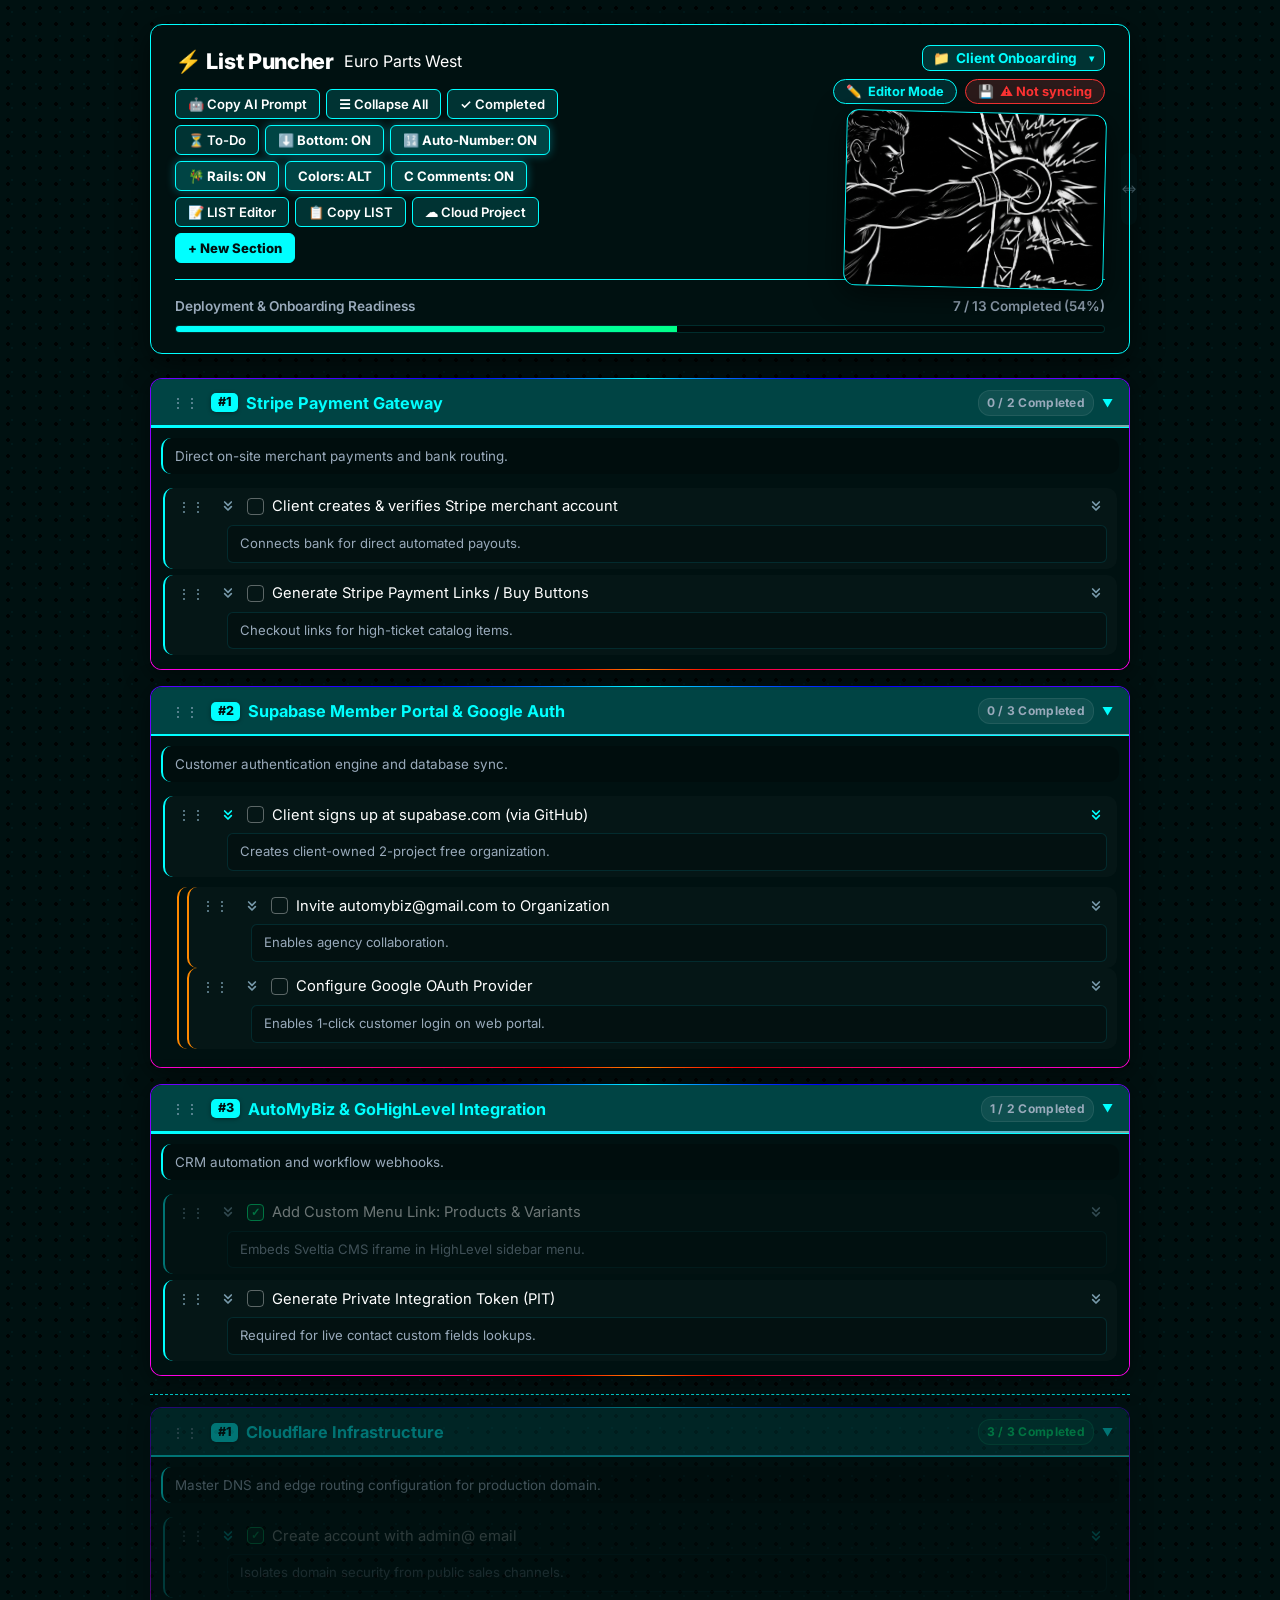
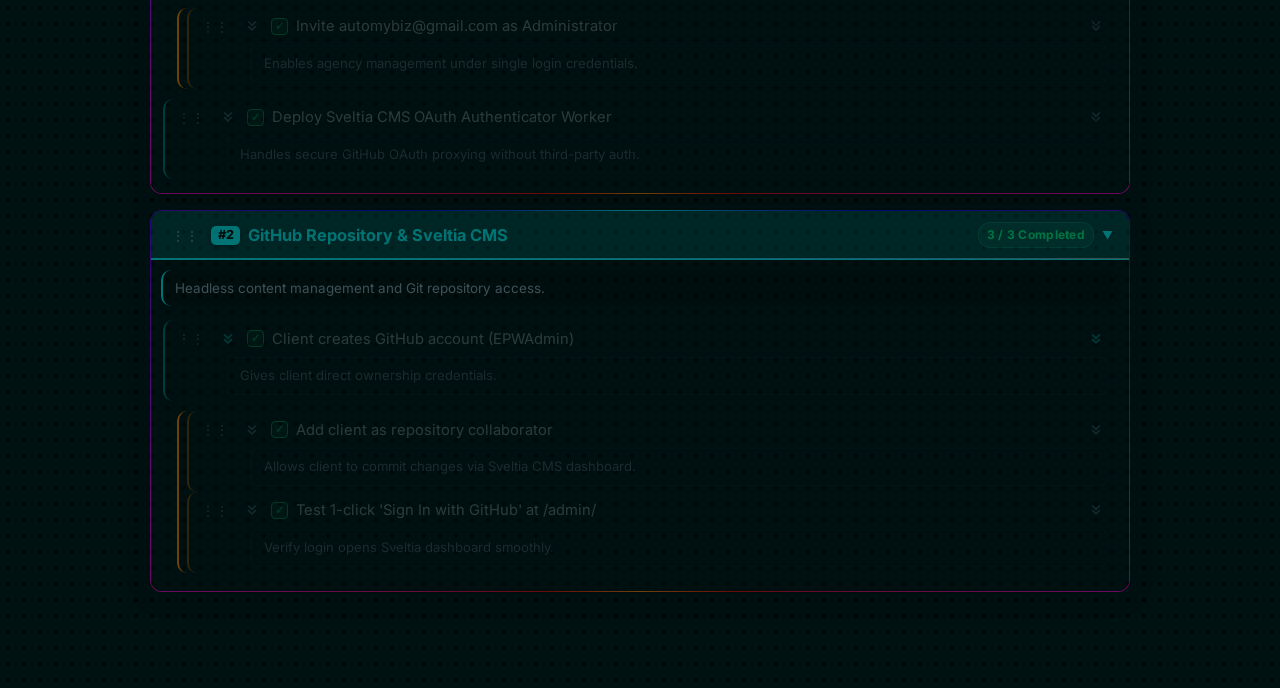
==== index.html @ ac005564 "feat: user comments - per-node threads, LPF comments blocks, compact C pill (1.56) A comment belongs" ====
<!DOCTYPE html>
<html lang="en">
<head>
    <meta charset="UTF-8">
    <meta name="viewport" content="width=device-width, initial-scale=1.0">
    <meta name="robots" content="noindex, nofollow">
    <meta name="darkreader-lock">
    <title>List Puncher - Client Onboarding and Task Engine</title>
    
    <link rel="preconnect" href="https://www.youtube-nocookie.com">
    <link rel="preconnect" href="https://googlevideo.com">
    <link rel="preconnect" href="https://i.ytimg.com">
    <link rel="preconnect" href="https://fonts.googleapis.com">
    <link rel="preconnect" href="https://fonts.gstatic.com" crossorigin>
    <link href="https://fonts.googleapis.com/css2?family=Inter:wght@400;500;600;700;800&family=Fira+Code:wght@400;500;600&display=swap" rel="stylesheet">
    
    <!-- Separated Master Stylesheet (Zero Prism Crash) - version query busts the GitHub Pages 10min cache -->
    <link rel="stylesheet" href="index.css?v=1.56">

    <script>
    /* Universal Dark Reader Kill Switch (Rule 9) */
    (function() {
        function disarmDarkReader() {
            const drStyles = document.querySelectorAll('style.darkreader, style[class*="darkreader"]');
            drStyles.forEach(el => el.remove());
        }
        disarmDarkReader();
        const observer = new MutationObserver(mutations => {
            for (const m of mutations) {
                for (const node of m.addedNodes) {
                    if (node.nodeType === 1 && (node.classList?.contains('darkreader') || (node.tagName === 'STYLE' && node.className.includes('darkreader')))) {
                        node.remove();
                    }
                }
            }
        });
        observer.observe(document.documentElement, { childList: true, subtree: true });
        window.addEventListener('DOMContentLoaded', disarmDarkReader);
        window.addEventListener('load', disarmDarkReader);
    })();
    </script>

    <!-- Instant Head Pre-Hydration to prevent FOUC -->
    <script>
    (function() {
        try {
            var cachedThemeCss = localStorage.getItem('automybiz_punch_theme_css');
            if (cachedThemeCss) {
                var styleEl = document.createElement('style');
                styleEl.id = 'epwDynamicThemeStyles';
                styleEl.textContent = cachedThemeCss;
                document.head.appendChild(styleEl);
            }
        } catch (e) {}
    })();
    </script>
</head>
<body class="card-border-animated effect-hue-sweep nest-style-cards depth-colors-alt">

<div class="container">

    <!-- Header Control Bar -->
    <div class="header-card">
        <!-- Top-right cluster: the list switcher gets a row of its own and the two status pills
             sit on the row below it. That lets the switcher grow to fit a long list name instead
             of competing with the pills for the same line. -->
        <div class="header-pills-cluster">
            <!-- Multi-Project Switcher Dropdown (Unlimited Lists per Business) -->
            <div class="project-switcher-wrap">
                <button type="button" class="project-select-btn" id="btnProjectSelect" onclick="toggleProjectDropdown()" aria-label="Switch or manage project lists">
                    <span>📁</span>
                    <span class="project-select-label" id="currentProjectLabel">Client Onboarding</span>
                    <span style="font-size: 10px; margin-left: 2px;">▾</span>
                </button>
                <div class="project-dropdown-menu" id="projectDropdownMenu">
                    <div id="projectItemsList"></div>
                    <div class="project-menu-divider"></div>
                    <div class="project-action-item" onclick="promptCreateProject()">
                        <span>➕</span> <span>New Project List...</span>
                    </div>
                    <div class="project-action-item" onclick="promptRenameProject()">
                        <span>✏️</span> <span>Rename Active List...</span>
                    </div>
                    <div class="project-action-item delete-proj" onclick="promptDeleteProject()">
                        <span>✕</span> <span>Delete Active List</span>
                    </div>
                </div>
                <!-- Off-screen ruler: applyProjectSwitcherWidth() measures the longest list name in
                     the switcher's own font, so the pill and the menu end up exactly wide enough. -->
                <span class="project-measure" id="projectMeasure" aria-hidden="true"></span>
            </div>

            <!-- The two status pills, on their own row under the switcher -->
            <div class="header-status-row">

            <!-- Mode Status Pill -->
            <div class="header-pill-wrap">
                <button id="modeStatusPill" class="status-pill status-editor" onclick="openChecklistEditor('full')" aria-label="Click to view permissions and rules">
                    <span id="modeIcon">✏️</span>
                    <span id="modeText">Editor Mode</span>
                </button>
                <div class="status-tooltip-popover" id="modeTooltip">
                    <div class="tooltip-hdr">
                        <span>🛡️</span>
                        <span>Permissions &amp; Wildcards</span>
                    </div>
                    <div id="modeTooltipDesc" style="color: var(--text-secondary); margin-bottom: 6px;">Loading role status...</div>
                    <table class="tooltip-table permission-table">
                        <tr>
                            <td class="prop">list_puncher_editors</td>
                            <td class="val">
                                <div class="perm-current-line">
                                    Currently set to: <strong id="editorsCurrentValue">…</strong><span class="perm-source" id="editorsCurrentSource"></span>
                                </div>
                                <div class="perm-options-line">
                                    Possible values: <code>ADMINS</code> <code>ALL</code> <code>ANYONE</code> or comma-separated names/emails
                                </div>
                            </td>
                        </tr>
                        <tr>
                            <td class="prop">list_puncher_viewers</td>
                            <td class="val">
                                <div class="perm-current-line">
                                    Currently set to: <strong id="viewersCurrentValue">…</strong><span class="perm-source" id="viewersCurrentSource"></span>
                                </div>
                                <div class="perm-options-line">
                                    Possible values: <code>ADMINS</code> <code>ALL</code> <code>ANYONE</code> or comma-separated names/emails
                                </div>
                            </td>
                        </tr>
                    </table>
                    <div class="perm-legend"><code>ADMINS</code> = agency owner/admin only · <code>ALL</code> / <code>ANYONE</code> = everyone · names/emails = whitelist</div>
                    <div class="tooltip-code-box" id="modeUserDetected">Role: Probing...</div>
                </div>
            </div>

            <!-- Live Auto-Save Storage Pill -->
            <div class="header-pill-wrap">
                <button id="storageStatusPill" class="status-pill status-saved" onclick="openChecklistEditor('full')" aria-label="Click to view and edit the full list">
                    <span id="pillIcon">💾</span>
                    <span id="pillText">LIST Storage</span>
                </button>
                <div class="status-tooltip-popover">
                    <div class="tooltip-hdr">
                        <span>💾</span>
                        <span>List Puncher Storage Engine</span>
                    </div>
                    <div id="tooltipStatusNotice">Auto-saved with 500ms live debounce. The line below shows the exact storage key, the size of this project's saved list and every list key found in this browser.</div>
                    <div class="tooltip-code-box" id="storageKeyBox">Key: list_puncher_checklist</div>
                    <span class="tooltip-footer-note">Click the pill to open the List Puncher list editor. Console: lpStorageReport() dumps every storage key.</span>
                </div>
            </div>

            </div>

            <!-- Header illustration: a random drawing from media/ on every load. Click or press
                 Enter/Space to cycle through every image in the folder. -->
            <div class="header-art" id="headerArt" role="button" tabindex="0"
                 aria-label="Show the next List Puncher illustration"
                 title="Click to switch illustration">
                <img class="header-art-image" id="headerArtImage" alt="" draggable="false" decoding="async" loading="lazy" />
            </div>
        </div>

        <div class="header-top">
            <div class="brand-title-wrap">
                <div class="brand-title">
                    ⚡ List Puncher
                </div>

                <span class="client-badge" id="clientBadge">Client Workspace</span>
            </div>

            <!-- Granular Action & Filter Controls -->
            <div class="header-actions">
                <button type="button" class="btn-action" onclick="copyAiPromptToClipboard()" title="Copy prompt for ChatGPT, Claude, Gemini or Grok">
                    🤖 Copy AI Prompt
                </button>
                <button type="button" class="btn-action" onclick="toggleAllSections()" id="btnToggleAll" title="Expand or collapse all milestones">
                    ☰ Collapse All
                </button>
                <button type="button" class="btn-action" onclick="toggleCompletedSections()" title="Collapse or expand 100% completed milestones">
                    ✓ Completed
                </button>
                <button type="button" class="btn-action" onclick="toggleToDoSections()" title="Collapse or expand active to-do milestones">
                    ⏳ To-Do
                </button>
                <button type="button" class="btn-action btn-toggle" id="btnCompletedBottom" onclick="toggleCompletedAtBottom()" title="Toggle auto-moving completed milestones to the bottom">
                    ⬇️ Bottom: ON
                </button>
                <button type="button" class="btn-action btn-toggle" id="btnAutoNumber" onclick="toggleAutoNumber()" title="Toggle dynamic #1, #2, #3 milestone numbering">
                    🔢 Auto-Number: ON
                </button>
                <!-- Dual-Engine Nesting Style Toggle (Option 2 Cards vs Option 1 Rails) -->
                <button type="button" class="btn-action btn-toggle" id="btnNestStyle" onclick="toggleNestStyle()" title="Toggle between clean card brackets and continuous scope guide rails">
                    🎋 Rails: ON
                </button>
                <!-- Alternating Depth Colors Toggle -->
                <button type="button" class="btn-action btn-toggle" id="btnDepthColors" onclick="toggleDepthColors()" title="Toggle alternating color depths vs solid theme color">
                    🎨 Colors: ALT
                </button>
                <button type="button" class="btn-action btn-toggle" id="btnShowComments" onclick="toggleShowComments()" title="Show or hide user comments (hiding never deletes them)">
                    C Comments: ON
                </button>
                <button type="button" class="btn-action" onclick="openChecklistEditor('full')" title="Open the List Puncher list editor">
                    📝 LIST Editor
                </button>
                <button type="button" class="btn-action" onclick="copyAllChecklistToClipboard()" title="Copy the whole list in List Puncher format (ready for Notepad++)">
                    📋 Copy LIST
                </button>
                <button type="button" class="btn-action" onclick="openCloudSetupModal()" title="Connect this GHL sub-account to its own Supabase project">
                    ☁ Cloud Project
                </button>
                <button type="button" class="btn-action btn-primary" onclick="addNewSection()" title="Add new milestone card">
                    + New Section
                </button>
            </div>
        </div>

        <div class="progress-section">
            <div class="progress-labels">
                <span>Deployment &amp; Onboarding Readiness</span>
                <span id="progressStats">0 / 0 Completed (0%)</span>
            </div>
            <div class="progress-track">
                <div class="progress-fill" id="progressFill"></div>
            </div>
        </div>

        <!-- Container width drag grip. Attached to the header card, which has no animated border,
             so it can never interfere with the deck border animations. -->
        <div class="container-resize-handle" id="containerResizeHandle" role="separator" aria-orientation="vertical" tabindex="0"
             aria-label="Drag to resize the container width. Double-click to reset."
             onpointerdown="handleContainerResizeStart(event)"
             onkeydown="handleContainerResizeKeydown(event)"
             ondblclick="resetContainerWidth()">
            <span class="container-resize-grip">⇔</span>
            <div class="container-resize-tooltip" role="tooltip">
                <span class="width-control-label">⇔ Container Width</span>
                <span class="width-readout" id="widthReadout">980px</span>
                <span class="container-resize-tooltip-hint">Drag to resize • double-click to reset</span>
            </div>
        </div>
    </div>

    <!-- Dynamic Section & Task Cards Container -->
    <div id="deckContainer"></div>

</div>

<!-- List Modal Overlay -->
<div id="checklistModal" class="modal-overlay">
    <div class="modal-card">
        <div class="modal-header">
            <div class="modal-title-wrap">
                <div class="modal-title" id="modalTitle">📋 Full LIST Editor</div>
                <div class="modal-subtitle" id="modalSubtitle">Paste from AI Studio or Notepad++</div>
            </div>
            <button type="button" class="modal-close-btn" onclick="closeChecklistEditor()">✕</button>
        </div>
        <div class="modal-body">
            <textarea id="modalChecklistTextarea" class="modal-textarea" spellcheck="false" placeholder="Paste your list here..." onkeydown="handleChecklistEditorKeydown(event, this)"></textarea>
        </div>
        <div class="modal-footer">
            <div style="display: flex; align-items: center; gap: 8px;">
                <span class="modal-hint" style="white-space: pre-line; line-height: 1.35;">Easily Indent Large Blocks of Highlighted Data using Tab (right->) OR Shift+Tab (<-left)
Paste straight from any AI - List Puncher tidies the indentation on Apply.</span>
                <button type="button" class="btn-action btn-sm" onclick="prettifyModalChecklist()" title="Tidy up a pasted List Puncher list (indentation and notes)">
                    ✨ Prettify LIST
                </button>
            </div>
            <div style="display: flex; gap: 8px;">
                <button type="button" class="btn-action" onclick="closeChecklistEditor()">Cancel</button>
                <button type="button" class="btn-action btn-primary" onclick="applyChecklistEditorChanges()">✓ Apply LIST</button>
            </div>
        </div>
    </div>
</div>

<!-- Cloud Project Modal Overlay (per sub-account Supabase target) -->
<div id="cloudSetupModal" class="modal-overlay">
    <div class="modal-card">
        <div class="modal-header">
            <div class="modal-title-wrap">
                <div class="modal-title">☁ Cloud Project</div>
                <div class="modal-subtitle" id="cloudSetupStatus">Checking this sub-account...</div>
            </div>
            <button type="button" class="modal-close-btn" onclick="closeCloudSetupModal()">✕</button>
        </div>
        <div class="modal-body" style="display:flex; flex-direction:column; gap:10px;">
            <label class="modal-hint" style="font-weight:600;">Supabase project URL</label>
            <input type="text" id="cloudUrlInput" class="modal-textarea" style="min-height:0; height:40px; font-family:monospace;" spellcheck="false" placeholder="https://xxxxxxxxxxxxxxxxxxxx.supabase.co" />
            <label class="modal-hint" style="font-weight:600;">Publishable (anon) key</label>
            <input type="text" id="cloudKeyInput" class="modal-textarea" style="min-height:0; height:40px; font-family:monospace;" spellcheck="false" placeholder="sb_publishable_..." />
            <label id="cloudGhlRow" style="display:none; align-items:center; gap:8px; font-size:12px; color:var(--text-secondary);">
                <input type="checkbox" id="cloudSaveToGhl" checked />
                <span>Also save to this sub-account's GHL custom values, so every device picks it up automatically</span>
            </label>
            <div class="modal-hint" style="white-space: pre-line; line-height: 1.4;">New client? Run supabase/setup-client-project.sql in THEIR project's SQL Editor, then add the list_puncher schema under Settings → Data API → Exposed schemas. Full walkthrough: docs/CLIENT-SUPABASE-SETUP.md</div>
            <div class="modal-hint" id="cloudSetupFeedback" style="min-height:18px;"></div>
        </div>
        <div class="modal-footer">
            <button type="button" class="btn-action btn-sm" onclick="testCloudTargetFromInputs()">🔌 Test connection</button>
            <div style="display: flex; gap: 8px;">
                <button type="button" class="btn-action" onclick="closeCloudSetupModal()">Cancel</button>
                <button type="button" class="btn-action btn-primary" onclick="saveCloudTargetFromInputs()">✓ Save &amp; Connect</button>
            </div>
        </div>
    </div>
</div>

<!-- Confirmation Modal Overlay (deletions + bulk Check/Uncheck All) -->
<div id="deleteModal" class="modal-overlay">
    <div class="modal-card delete-modal-card" id="confirmModalCard">
        <div class="modal-header delete-modal-header">
            <div class="modal-title" id="confirmModalTitle">✕ Confirm Deletion</div>
            <button type="button" class="modal-close-btn" onclick="closeConfirmModal()">✕</button>
        </div>
        <div class="delete-modal-body" id="deleteModalBody">
            Are you sure you want to delete this item?
        </div>
        <div class="modal-footer">
            <button type="button" class="btn-action" onclick="closeConfirmModal()">Cancel</button>
            <button type="button" class="btn-action btn-delete-confirm" id="btnConfirmDelete" onclick="executeConfirmedAction()">✕ Delete</button>
        </div>
    </div>
</div>

<!-- Text Prompt Overlay (new / rename list, new milestone) -->
<!-- Same shell as the confirm card above. window.prompt() cannot be styled, so it renders as
     an OS dialog inside the GHL iframe - the one place this app looked unfinished. -->
<div id="lpPromptModal" class="modal-overlay">
    <div class="modal-card delete-modal-card confirm-accent" id="lpPromptCard">
        <div class="modal-header delete-modal-header">
            <div class="modal-title" id="lpPromptTitle">✏️ Rename Active List</div>
            <button type="button" class="modal-close-btn" onclick="closeTextPrompt()">✕</button>
        </div>
        <div class="delete-modal-body">
            <div class="prompt-field">
                <label class="prompt-label" for="lpPromptInput" id="lpPromptLabel">List name</label>
                <input type="text" id="lpPromptInput" class="prompt-input" autocomplete="off" spellcheck="false"
                       onkeydown="handlePromptKey(event)">
            </div>
            <div class="prompt-hint" id="lpPromptHint"></div>
            <div class="prompt-error" id="lpPromptError"></div>
        </div>
        <div class="modal-footer">
            <button type="button" class="btn-action" onclick="closeTextPrompt()">Cancel</button>
            <button type="button" class="btn-action btn-modal-primary" id="lpPromptOk" onclick="submitTextPrompt()">✓ Save</button>
        </div>
    </div>
</div>

<!-- Toast Popup Notification -->
<div id="toast" class="toast">Action completed!</div>

<script>
    // =========================================================================
    // CONFIGURATION CONSTANTS (ALL_CAPS_SEPARATED_BY_UNDERSCORES)
    // =========================================================================
    const AUTOSAVE_DELAY_MS = 500;
    const INDENT_SPACES_PER_LEVEL = 2;
    const APP_BUILD = '1.56'; // Bump together with index.css?v= AND --lp-css-build in index.css so stale-cache states are visible
    // Bump whenever the UI_STATE defaults below change: a saved state older than this gets
    // the new defaults applied exactly ONCE (afterwards the user's own toggles win).
    const UI_STATE_DEFAULTS_VERSION = 2;
    // Browser-local VIEW preferences: the top-settings toggle values + the container width.
    // Deliberately NOT per-project state - this is how *you* like to look at the app, so it
    // follows you between project lists and can never change anyone else's layout.
    const VIEW_PREFS_VERSION = 1;
    // Container width. The grip on the header card's right edge writes this as a CSS variable,
    // so resizing never re-renders the list.
    const CONTAINER_MIN_WIDTH = 600;
    const CONTAINER_DEFAULT_WIDTH = 980;
    // The built-in list's id. It MUST be a constant, never generated: every device has to agree
    // on which list is "the default" BEFORE any sync happens, or each device would invent its own
    // default list and they would never converge. The `_0` seed marks it as the built-in one and
    // follows the same proj_<slug>_<seed> shape as a user-created list.
    const DEFAULT_PROJECT_ID = 'proj_client_onboarding_0';
        // =========================================================================
    // TASK STATES - YES / NO / BLANK
    //   [ ]  blank - untouched / undecided
    //   [v]  yes   - approved / done      (v and x are adjacent keys)
    //   [x]  no    - rejected / ignored   (kept in the list, just set aside)
    // Ignored items count as decided, so 4 yes + 1 no of 5 reads as 100%.
    // =========================================================================
    const TASK_BLANK = 'blank';
    const TASK_YES = 'yes';
    const TASK_NO = 'no';
    const TASK_STATES = [TASK_BLANK, TASK_YES, TASK_NO];
    const MARK_BLANK = '[ ]';
    const MARK_YES = '[v]';
    const MARK_NO = '[x]';
    const FORMAT_STAMP = '# lp-format: 2';

    function taskState(task) {
        if (!task) return TASK_BLANK;
        if (task.state === TASK_YES || task.state === TASK_NO) return task.state;
        if (task.state === TASK_BLANK) return TASK_BLANK;
        return task.checked ? TASK_YES : TASK_BLANK;
    }

    function setTaskState(task, state) {
        if (!task) return;
        task.state = (TASK_STATES.indexOf(state) === -1) ? TASK_BLANK : state;
    }

    function nextTaskState(state) {
        if (state === TASK_BLANK) return TASK_YES;
        if (state === TASK_YES) return TASK_NO;
        return TASK_BLANK;
    }

    function stateToMark(state) {
        if (state === TASK_YES) return MARK_YES;
        if (state === TASK_NO) return MARK_NO;
        return MARK_BLANK;
    }

    function taskStateClass(task) {
        const s = taskState(task);
        return s === TASK_YES ? 'is-yes' : (s === TASK_NO ? 'is-no' : '');
    }

    // The 3-state control. A native checkbox cannot show yes/no/blank, so this is a button
    // that cycles. HTML entities keep the source ASCII-safe.
    function renderStateButton(index, task) {
        const state = taskState(task);
        const cls = state === TASK_YES ? 'state-yes' : (state === TASK_NO ? 'state-no' : 'state-blank');
        const glyph = state === TASK_YES ? '&#10003;' : (state === TASK_NO ? '&#10005;' : '');
        const hint = state === TASK_YES ? 'Yes (approved) - click for No' : (state === TASK_NO ? 'No (ignored) - click to reset' : 'Blank - click for Yes');
        return '<button type="button" class="task-state ' + cls + '" data-state="' + state + '" title="' + hint + '" onclick="cycleTaskState(' + index + ')">' + glyph + '</button>';
    }
    function markerToState(inner) {
        const token = String(inner || '').trim().toLowerCase();
        if (!token) return TASK_BLANK;
        const yesTokens = ['v', 'y', 'yes', 'done', 'approved', 'ok', 'true', '✓', '✔', '☑'];
        const noTokens = ['x', 'n', 'no', 'skip', 'skipped', 'ignored', 'rejected', 'false', '✗', '✘', '✕', '-', '~'];
        if (yesTokens.indexOf(token) !== -1) return TASK_YES;
        if (noTokens.indexOf(token) !== -1) return TASK_NO;
        return TASK_BLANK;
    }

    function migrateChecklistFormat(text) {
        const source = String(text || '');
        if (!source.trim()) return source;
        if (source.indexOf(FORMAT_STAMP) !== -1) return source;
        const converted = source.replace(/^(\s*-\s*)\[x\]/gim, function (m, prefix) { return prefix + MARK_YES; });
        if (converted === source) return source;
        return FORMAT_STAMP + '\n' + converted;
    }

    const DEFAULT_PROJECT_NAME = 'Client Onboarding';

    // The on-disk record for a list that is deliberately empty. Written instead of a blank
    // string for two reasons: the storage trace then says why the key is there, and the
    // parser (which skips # comments) still reads it as zero tasks.
    // The KEY EXISTING is the important part - loadCurrentProjectData() treats "key present,
    // zero tasks" as a final answer and only runs the adopt-another-list fallbacks when the
    // key is absent entirely.
    const EMPTY_LIST_SENTINEL = '# lp-empty: 1';

    // =========================================================================
    // USER COMMENTS (build 1.56)
    // -------------------------------------------------------------------------
    // A comment belongs to ONE node: a section (level 0) or a task (level >= 1).
    // Notes are a FIELD of a node, not a node, so there is no note-level thread.
    //
    // In LPF the thread is a block scalar owned by the node, exactly like `notes:`:
    //
    //   - [ ] Glycine Powder
    //     notes: |
    //       Tastes like a sewer. Take it anyway.
    //     comments: |
    //       Day: this is the worst thing I have ever tasted
    //       Brian: the glutathione is worth it
    //
    // The FIRST occurrence of COMMENT_AUTHOR_SEPARATOR splits name from text, so a
    // comment BODY may contain it freely - only a NAME may not (writeCommentLine()
    // strips it on the way out). A line WITHOUT the separator is treated as a
    // continuation of the comment above it, and an orphan line becomes an
    // "(unknown)" comment: text is never dropped on read, because keeping the words
    // matters more than knowing who wrote them.
    // =========================================================================
    const COMMENT_AUTHOR_SEPARATOR = ': ';
    const COMMENT_AUTHOR_MAX_CHARS = 40;
    const COMMENT_BODY_MAX_CHARS = 4000;
    const COMMENT_OPEN_DELAY_MS = 120;      // hover time before the thread panel opens
    const COMMENT_CLOSE_GRACE_MS = 250;     // "mouse bridge": time to travel pill -> panel
    const COMMENT_PILL_MAX_DISPLAY = 99;    // 100+ renders as "99+" so the pill never widens
    const COMMENT_LOCAL_PREFIX = 'list_puncher_';

    // =========================================================================
    // CLOUD BACKEND (SUPABASE) - BRING YOUR OWN PROJECT, PER GHL SUB-ACCOUNT
    // -------------------------------------------------------------------------
    // The iframe lives INSIDE GoHighLevel, so GHL stays the only login boundary:
    // no Supabase Auth session here, just a public key plus RLS on the table.
    //
    // Each sub-account points at ITS OWN Supabase project, so one client's data can
    // never land in another's (and nobody pays for everyone else's projects). The
    // target is resolved ONCE at startup by resolveCloudTarget(), first hit wins:
    //   1. URL params              ?sb_url=...&sb_key=...   (per-location menu link / testing)
    //   2. This browser            list_puncher_<loc>_cloud_target   (Cloud Project dialog)
    //   3. AutoMyBiz custom values list_puncher_supabase_url / list_puncher_supabase_key
    //                              (set once per sub-account -> every device inherits it)
    //   4. LEGACY_FALLBACK_CLOUD   (agency pilot project - set to null once every
    //                              sub-account has its own target, so nothing can cross over)
    // With no source at all the app runs 100% local, exactly like the pre-cloud build.
    // =========================================================================
    const SYNC_BACKEND = 'supabase';                    // 'supabase' | 'off'
    const SUPABASE_SCHEMA = 'list_puncher';             // exposed separately from public in the Data API
    // The BLOB transport: one LPF row per list. Renamed from `lists` in 1.46 so that name could
    // go to the table which actually lists things (HANDOVER §26). Kept alive on purpose - it is
    // what the ?storage=blob escape hatch reads and writes.
    const SUPABASE_LISTS_TABLE = 'legacy_list_blobs';
    // The text column is named after the CONTENT, never a format: this text is LPF (its own
    // section headers plus markdown-flavoured checkboxes), so naming it after a format was
    // misleading.
    const SUPABASE_TEXT_COLUMN = 'checklist_text';
    const CLOUD_SAVE_DEBOUNCE_MS = 800;                 // local saves are instant; pushes are coalesced
    const CLOUD_REQUEST_TIMEOUT_MS = 12000;             // a stalled fetch must never freeze the pill
    const CLOUD_RETRY_MS = 15000;                       // retry window after a failed push (offline / 429)
    const CLOUD_POLL_MS = 3000;                         // shared-list poll: how quickly another device's tick appears
    const CLOUD_REFRESH_ON_FOCUS = true;                // pull a newer shared copy when the tab regains focus
    const CLOUD_CONFIG_LOOKUP_TIMEOUT_MS = 4000;        // GHL custom-value lookup must never delay first paint

    // Bring-your-own-project knobs (see resolveCloudTarget()).
    const CLOUD_URL_PARAM = 'sb_url';
    const CLOUD_KEY_PARAM = 'sb_key';
    const GHL_CV_CLOUD_URL = 'list_puncher_supabase_url';
    const GHL_CV_CLOUD_KEY = 'list_puncher_supabase_key';
    const GHL_CV_CLOUD_SECRET = 'list_puncher_secret';   // per-sub-account tenant secret (agency-hub mode)
    const CLOUD_SECRET_PARAM = 'lp_secret';              // optional: pass it straight in the menu link
    const GHL_CV_EDITORS = 'list_puncher_editors';       // who may edit (ADMINS | ALL | emails/names)
    const GHL_CV_VIEWERS = 'list_puncher_viewers';       // who may view (ALL | ADMINS | emails/names)
    const PERMISSIONS_EDITORS_DEFAULT = 'ADMINS';        // shipped defaults, used when no CV and no param
    const PERMISSIONS_VIEWERS_DEFAULT = 'ALL';
    const LEGACY_FALLBACK_CLOUD = {
        url: 'https://dhuhkinuruxbwddhffwk.supabase.co',
        key: 'sb_publishable_lRK_Qr7If2CFYEq2t5TW0w_IA4-4E8N'
    };

    // Filled in by resolveCloudTarget() during initApp; until then every cloud call is a no-op.
    // mode: 'rpc' (agency hub, tenant-isolated by secret) | 'table' (plain REST, own project)
    let CLOUD_CONFIG = { url: '', key: '', schema: SUPABASE_SCHEMA, source: 'none', mode: 'none', secret: '' };

    const GHL_API_BASE = 'https://services.leadconnectorhq.com';
    const SETTINGS_GATEWAY_DOMAIN = 'https://ghl-custom-workflow-settings.automybiz.workers.dev';
    const DEFAULT_GLOBALS_ID = '1u_mZhsYM3J7in_8clshqbRYzHuCC83i15OMz2i3aAHQ';

    // Parse URL parameters dynamically
    const urlParams = new URLSearchParams(window.location.search);
    const ACTIVE_GLOBALS_ID = urlParams.get('gsheet_globals_id') || DEFAULT_GLOBALS_ID;
    const CLIENT_NAME = urlParams.get('location_name') || urlParams.get('client_name') || 'Euro Parts West';

    // HighLevel Role, Permissions & Credentials
    const LOCATION_ID   = urlParams.get('location_id') || 'default_subaccount';
    const API_TOKEN     = urlParams.get('token') || urlParams.get('automybiz_api_token') || '';
    const USER_NAME     = urlParams.get('user_name') || '';
    const USER_EMAIL    = (urlParams.get('user_email') || '').toLowerCase().trim();
    const OWNER_EMAIL   = (urlParams.get('owner_email') || '').toLowerCase().trim();
    const USER_ROLE     = (urlParams.get('user_role') || '').toLowerCase().trim();
    // Editors/viewers can arrive in the link, or (preferred) come from the sub-account's GHL
    // custom values - see applyGhlPermissionDefaults(). Hence `let`, not `const`.
    let EDITORS_PARAM = urlParams.get('editors') || '';
    let VIEWERS_PARAM = urlParams.get('viewers') || '';
    // Where each permission value came from, so the header tooltip can show
    // "ADMINS (built-in default)" instead of leaving the user guessing.
    const PERMISSION_SOURCES = {
        editors: EDITORS_PARAM ? 'menu link' : 'not set',
        viewers: VIEWERS_PARAM ? 'menu link' : 'not set'
    };
    const MODE_OVERRIDE = (urlParams.get('mode') || urlParams.get('edit') || '').toLowerCase();
    const URL_PROJECT   = urlParams.get('project') || urlParams.get('project_id') || '';

    // =========================================================================
    // STORAGE MODE - how list CONTENT is persisted in the cloud
    // -------------------------------------------------------------------------
    //   'rows' (default) one row per task in list_puncher.tasks. Two people ticking DIFFERENT
    //                    tasks cannot touch each other's rows at all.
    //   'blob'           one LPF row per list in list_puncher.lists. Whole-list writes, so two
    //                    people editing the same list at the same moment lose one edit. Kept as
    //                    the escape hatch: ?storage=blob or lpUseRows(false) goes straight back.
    // An existing list is converted from its LPF blob the first time it is opened in rows mode,
    // and the blob is never deleted, so switching back loses nothing.
    // Resolved once: ?storage=rows|blob -> this browser's choice -> 'rows'.
    // =========================================================================
    const STORAGE_MODE_PARAM = 'storage';
    const STORAGE_MODE_KEY = `list_puncher_${LOCATION_ID}_storage_mode`;

    const STORAGE_MODE = (function () {
        const fromParam = String(urlParams.get(STORAGE_MODE_PARAM) || '').toLowerCase();
        if (fromParam === 'rows' || fromParam === 'blob') return fromParam;
        try {
            const stored = String(localStorage.getItem(STORAGE_MODE_KEY) || '').toLowerCase();
            if (stored === 'rows' || stored === 'blob') return stored;
        } catch (e) { /* storage blocked - fall through to the default */ }
        return 'rows';
    })();

    // Console switch so nobody has to edit a GHL menu link: lpUseRows(true) / lpUseRows(false)
    function lpUseRows(on) {
        try {
            localStorage.setItem(STORAGE_MODE_KEY, on ? 'rows' : 'blob');
            console.info('[List Puncher] storage mode -> ' + (on ? 'rows' : 'blob') + '. Reloading...');
            location.reload();
        } catch (e) {
            console.warn('[List Puncher] could not save the storage mode:', e);
        }
    }
    window.lpUseRows = lpUseRows;

    // Multi-Project State
    let ACTIVE_PROJECT_ID = DEFAULT_PROJECT_ID;
    let PROJECTS_LIST = [];

    // In-memory Task State & Persistent UI State
    let TASKS_DATA = [];
    // Single source of truth for the shipped VIEW defaults (browser-local, shared by every list).
    function createDefaultViewPrefs() {
        return {
            viewPrefsVersion: VIEW_PREFS_VERSION,
            completedAtBottom: true, // v1.23
            autoNumber: true,
            showComments: true, // v1.56 - user comments: pill on the node + hover/pin thread panel
            nestStyle: 'rails', // v1.23
            depthColorMode: 'alt',
            containerWidth: null // null = the stylesheet default (980px)
        };
    }

    // Single source of truth for the LIST-shaped UI state (per project). The toggle values come
    // from the view prefs because every render reads them off UI_STATE - but
    // projectUiStateSnapshot() strips them again before anything is written to the project key.
    function createDefaultUiState() {
        return Object.assign(createDefaultViewPrefs(), {
            sections: {},
            branches: {},
            notesOpen: {},
            defaultsVersion: UI_STATE_DEFAULTS_VERSION // see loadViewPrefs() for the migration
        });
    }

    let UI_STATE = createDefaultUiState();

    // Runtime mirror of the browser-local container width (null = stylesheet default).
    let CONTAINER_WIDTH = null;

    // Live Auto-Save Debounce Timer
    let AUTOSAVE_TIMER = null;

    // Drag-and-drop state
    let IS_DRAGGING_TASK = false;
    let DRAG_START_INDEX = null;
    let DRAG_SUBTREE_COUNT = 1;
    let DRAG_START_X = 0;
    let DRAG_CURRENT_HOVER_INDEX = null;
    let DRAG_TARGET_POSITION = 'before';
    let DRAG_PROPOSED_LEVEL = 1;

    let IS_DRAGGING_SECTION = false;
    let DRAGGED_SECTION_INDEX = null;

    // Modal Contexts
    let MODAL_CONTEXT = { mode: 'full', targetIndex: null };
    let CONFIRM_CONTEXT = { type: null, targetIndex: null, headerIdx: null, branchIdx: null, range: null };

    // 16x16 Double Chevron Icon
    const DOUBLE_CHEVRON_SVG = `<svg width="16" height="16" viewBox="0 0 24 24" fill="none" stroke="currentColor" stroke-width="2.5" stroke-linecap="round" stroke-linejoin="round">
        <polyline points="7 6 12 11 17 6"></polyline>
        <polyline points="7 13 12 18 17 13"></polyline>
    </svg>`;

    // Monochrome Two-Overlapping-Squares Copy Icon (AI Studio style)
    const COPY_SVG_ICON = `<svg width="14" height="14" viewBox="0 0 24 24" fill="none" stroke="currentColor" stroke-width="2.2" stroke-linecap="round" stroke-linejoin="round">
        <rect x="9" y="9" width="13" height="13" rx="2" ry="2"></rect>
        <path d="M5 15H4a2 2 0 0 1-2-2V4a2 2 0 0 1 2-2h9a2 2 0 0 1 2 2v1"></path>
    </svg>`;

    // Paste Subtasks Icon
    const PASTE_SUBTASKS_SVG_ICON = `<svg width="14" height="14" viewBox="0 0 24 24" fill="none" stroke="currentColor" stroke-width="2.2" stroke-linecap="round" stroke-linejoin="round">
        <path d="M16 4h2a2 2 0 0 1 2 2v14a2 2 0 0 1-2 2H6a2 2 0 0 1-2-2V6a2 2 0 0 1 2-2h2"></path>
        <rect x="8" y="2" width="8" height="4" rx="1" ry="1"></rect>
    </svg>`;

    // Plus Add Icon
    const PLUS_ADD_SVG_ICON = `<svg width="14" height="14" viewBox="0 0 24 24" fill="none" stroke="currentColor" stroke-width="2.5" stroke-linecap="round" stroke-linejoin="round">
        <line x1="12" y1="5" x2="12" y2="19"></line>
        <line x1="5" y1="12" x2="19" y2="12"></line>
    </svg>`;

    // Double-Check Icon (mark every task in a milestone complete)
    const CHECK_ALL_SVG_ICON = `<svg width="14" height="14" viewBox="0 0 24 24" fill="none" stroke="currentColor" stroke-width="2.2" stroke-linecap="round" stroke-linejoin="round">
        <polyline points="1 13 5 17 12 9"></polyline>
        <polyline points="10 17 14 21 23 11"></polyline>
    </svg>`;

    // Deterministic slug generator
    function generateSlugId(prefix, title, index) {
        const slug = String(title || '')
            .toLowerCase()
            .replace(/[^a-z0-9]+/g, () => '_')
            .replace(/^_+|_+$/g, () => '')
            .substring(0, 36);
        return `${prefix}_${slug || 'item'}_${index}`;
    }

    // =========================================================================
    // MULTI-PROJECT SCOPE ENGINE (UNLIMITED LISTS PER GHL LOCATION)
    // =========================================================================
    function getProjectsStorageKey() {
        return `list_puncher_${LOCATION_ID}_projects`;
    }

    function getActiveProjectStorageKey() {
        return `list_puncher_${LOCATION_ID}_active_proj_id`;
    }

    function getProjectChecklistKey(projId) {
        return `list_puncher_${LOCATION_ID}_${projId}_checklist`;
    }

    function getProjectUiKey(projId) {
        return `list_puncher_${LOCATION_ID}_${projId}_ui_state`;
    }

    // Browser-local view prefs (toggles + container width) - one record per GHL location,
    // shared by every project list in this browser.
    function getViewPrefsKey() {
        return `list_puncher_${LOCATION_ID}_view_prefs`;
    }

    function loadProjectsDirectory() {
        const key = getProjectsStorageKey();
        const raw = localStorage.getItem(key);
        if (raw) {
            try { PROJECTS_LIST = JSON.parse(raw); } catch(e) { PROJECTS_LIST = []; }
        }

        if (!PROJECTS_LIST || !PROJECTS_LIST.length) {
            PROJECTS_LIST = [{ id: DEFAULT_PROJECT_ID, name: DEFAULT_PROJECT_NAME }];
            localStorage.setItem(key, JSON.stringify(PROJECTS_LIST));
        }

        // Resolve active project ID from URL or storage
        if (URL_PROJECT) {
            const found = PROJECTS_LIST.find(p => p.id === URL_PROJECT || p.name.toLowerCase() === URL_PROJECT.toLowerCase());
            if (found) {
                ACTIVE_PROJECT_ID = found.id;
            } else {
                // Deterministic id: a refresh (or a second tab) must resolve to the SAME
                // project, otherwise every load would create a fresh empty list.
                ACTIVE_PROJECT_ID = generateSlugId('proj', URL_PROJECT, 0);
                PROJECTS_LIST.push({ id: ACTIVE_PROJECT_ID, name: URL_PROJECT });
                localStorage.setItem(key, JSON.stringify(PROJECTS_LIST));
                // A list summoned by ?project= must end up in the shared switcher, not just here.
                scheduleDirectorySave({ project_id: ACTIVE_PROJECT_ID, name: URL_PROJECT, sort_order: PROJECTS_LIST.length - 1 });
            }
        } else {
            const storedActiveId = localStorage.getItem(getActiveProjectStorageKey());
            if (storedActiveId && PROJECTS_LIST.some(p => p.id === storedActiveId)) {
                ACTIVE_PROJECT_ID = storedActiveId;
            } else {
                ACTIVE_PROJECT_ID = PROJECTS_LIST[0].id;
            }
        }

        localStorage.setItem(getActiveProjectStorageKey(), ACTIVE_PROJECT_ID);
        lpTrace('projects', 'location=' + LOCATION_ID + '  known=' + PROJECTS_LIST.length
            + '  active=' + ACTIVE_PROJECT_ID + '  urlProject=' + (URL_PROJECT || 'none'));
        renderProjectDropdownUI();
    }

    // The switcher pill AND its menu are sized from the LONGEST list name, not the active one:
    // a long name is never cut off with an ellipsis, and the header does not jump when you
    // switch lists. The cap stops a pathological name from eating the whole header row.
    const PROJECT_SWITCHER_MAX_WIDTH = 430;
    const PROJECT_SWITCHER_CHROME = 64;   // folder icon + caret + gaps + pill padding

    function applyProjectSwitcherWidth() {
        const wrap = document.querySelector('.project-switcher-wrap');
        const measure = document.getElementById('projectMeasure');
        const labelEl = document.getElementById('currentProjectLabel');
        if (!wrap || !measure || !labelEl || !PROJECTS_LIST.length) return;

        try {
            // Measure in the pill's own font, otherwise the width is a guess.
            const cs = window.getComputedStyle(labelEl);
            measure.style.fontFamily = cs.fontFamily;
            measure.style.fontSize = cs.fontSize;
            measure.style.fontWeight = cs.fontWeight;
            measure.style.letterSpacing = cs.letterSpacing;

            let widest = 0;
            PROJECTS_LIST.forEach(proj => {
                measure.innerText = proj.name || '';
                widest = Math.max(widest, measure.getBoundingClientRect().width);
            });
            if (!widest) return;

            const width = Math.round(Math.min(PROJECT_SWITCHER_MAX_WIDTH, widest + PROJECT_SWITCHER_CHROME));
            wrap.style.setProperty('--lp-project-width', width + 'px');
        } catch (e) {
            // Cosmetic only: a failed measurement just leaves the CSS default width in place.
        }
    }

    function renderProjectDropdownUI() {
        const curProj = PROJECTS_LIST.find(p => p.id === ACTIVE_PROJECT_ID) || PROJECTS_LIST[0];
        const labelEl = document.getElementById('currentProjectLabel');
        if (labelEl && curProj) labelEl.innerText = curProj.name;
        applyProjectSwitcherWidth();

        const itemsContainer = document.getElementById('projectItemsList');
        if (!itemsContainer) return;

        itemsContainer.innerHTML = '';
        PROJECTS_LIST.forEach(proj => {
            const item = document.createElement('div');
            item.className = `project-item ${proj.id === ACTIVE_PROJECT_ID ? 'active' : ''}`;
            item.innerHTML = `
                <span>${escapeHtml(proj.name)}</span>
                ${proj.id === ACTIVE_PROJECT_ID ? '<span style="color:var(--accent-cyan); font-size:12px;">✓</span>' : ''}
            `;
            item.onclick = (e) => {
                e.stopPropagation();
                switchActiveProject(proj.id);
            };
            itemsContainer.appendChild(item);
        });

        refreshPillTooltip();
    }

    // sha256(secret) -> first 8 hex chars, i.e. the server's own tenant_hash prefix. Needs a
    // secure context (the GHL iframe is https); anywhere else it reports 'unverifiable' rather
    // than pretending. The secret itself is never displayed anywhere.
    async function tenantFingerprint(secret) {
        try {
            if (!secret || !(window.crypto && window.crypto.subtle)) return 'unverifiable';
            const bytes = new TextEncoder().encode(secret);
            const digest = await window.crypto.subtle.digest('SHA-256', bytes);
            return Array.from(new Uint8Array(digest))
                .map(b => b.toString(16).padStart(2, '0')).join('').slice(0, 8);
        } catch (e) {
            return 'unverifiable';
        }
    }

    function describeTenant() {
        if (!isCloudEnabled()) return ' | tenant: none (browser only)';
        if (!CLOUD_TENANT_FINGERPRINT) return ' | tenant: resolving...';
        return ` | tenant ${CLOUD_TENANT_FINGERPRINT} (secret from ${CLOUD_SECRET_SOURCE})`;
    }

    // One writer for the pill's storage/tooltip text, so the tenant line cannot drift away from
    // the key line when either the list or the cloud target changes.
    function refreshPillTooltip() {
        const storageBox = document.getElementById('storageKeyBox');
        if (!storageBox) return;
        // The business name is DISPLAY ONLY and never part of a key: a missing location_name URL
        // param, or the business being renamed, would otherwise change the key and make a list
        // look lost. LOCATION_ID is the stable identifier; this line is the human label for it.
        storageBox.innerText = `${CLIENT_NAME} · location ${LOCATION_ID}\n`
            + `Key: list_puncher_${LOCATION_ID}_${ACTIVE_PROJECT_ID}_checklist`
            + describeStorage() + describeTenant();
    }

    // Storage facts for the pill tooltip: the fastest way to diagnose a list that did
    // not come back after a refresh (wrong key, empty key, blocked storage).
    function describeStorage() {
        try {
            const projectKey = getProjectChecklistKey(ACTIVE_PROJECT_ID);
            const mine = localStorage.getItem(projectKey) || '';
            const legacy = localStorage.getItem('list_puncher_checklist') || '';
            const found = [];
            for (let i = 0; i < localStorage.length; i++) {
                const k = localStorage.key(i);
                if (k && k.indexOf('list_puncher_') === 0 && k.indexOf('_checklist') !== -1) {
                    found.push(k + ' (' + ((localStorage.getItem(k) || '').length) + 'b)');
                }
            }
            return ` | this project: ${mine.length}b | legacy key: ${legacy.length}b | ${found.length} list key(s): ${found.join(', ')}`;
        } catch (e) {
            return ' | storage read failed: ' + e.message;
        }
    }

    function toggleProjectDropdown() {
        const menu = document.getElementById('projectDropdownMenu');
        if (menu) menu.classList.toggle('open');
    }

    function switchActiveProject(projId) {
        if (projId === ACTIVE_PROJECT_ID) {
            toggleProjectDropdown();
            return;
        }

        // Flush and save current project before switching
        executeAutoSave();

        ACTIVE_PROJECT_ID = projId;
        localStorage.setItem(getActiveProjectStorageKey(), ACTIVE_PROJECT_ID);

        const menu = document.getElementById('projectDropdownMenu');
        if (menu) menu.classList.remove('open');

        // Load the targeted project's list and UI state
        loadCurrentProjectData();
        renderProjectDropdownUI();
        showToast('Switched project list');
    }

    // The three list actions open the app's own cards instead of window.prompt()/confirm(),
    // which cannot be themed. Same shell as the milestone Check All confirmation.
    function promptCreateProject() {
        toggleProjectDropdown();
        openTextPrompt({
            title: '➕ New Project List',
            label: 'List name',
            value: 'Project Tasks',
            okLabel: '✓ Create List',
            hintHtml: 'A new list starts empty &mdash; the next screen shows the three ways to fill it.',
            validate: (value) => {
                const clash = PROJECTS_LIST.find(p => p.name.toLowerCase() === value.toLowerCase());
                return clash
                    ? `There is already a list called "${clash.name}". Pick a different name.`
                    : null;
            },
            onSubmit: (name) => createProjectList(name)
        });
    }

    // A 6-character base36 seed: 2.18 billion combinations per location - vastly more than any
    // sub-account will ever hold, and far kinder to read in a storage key than a 13-digit
    // millisecond timestamp. Re-rolled until it is unique, so a clash is impossible rather than
    // merely unlikely.
    function newProjectId(name) {
        for (let attempt = 0; attempt < 50; attempt++) {
            const seed = (Math.random().toString(36).slice(2) + '000000').slice(0, 6);
            const candidate = generateSlugId('proj', name, seed);
            if (!PROJECTS_LIST.some(p => p && p.id === candidate)) return candidate;
        }
        return generateSlugId('proj', name, Date.now());   // unreachable in practice
    }

    function createProjectList(name) {
        executeAutoSave();
        const newId = newProjectId(name);
        PROJECTS_LIST.push({ id: newId, name: name });
        localStorage.setItem(getProjectsStorageKey(), JSON.stringify(PROJECTS_LIST));
        scheduleDirectorySave({ project_id: newId, name: name, sort_order: PROJECTS_LIST.length - 1 });

        ACTIVE_PROJECT_ID = newId;
        localStorage.setItem(getActiveProjectStorageKey(), ACTIVE_PROJECT_ID);

        // A new list starts EMPTY on purpose: renderAll() then shows the guidance panel
        // that teaches the three ways to fill it. Two things make that safe:
        //   1. the project's own key must EXIST (the sentinel) - otherwise
        //      loadCurrentProjectData() reads it as "never opened on this device" and
        //      starts adopting another list (legacy cross-key, then any-key recovery);
        //   2. no starter blueprint - seeding one here is what used to make a brand-new
        //      list look like it already contained somebody else's tasks.
        TASKS_DATA = [];
        localStorage.removeItem(getProjectUiKey(newId));
        localStorage.setItem(getProjectChecklistKey(newId), EMPTY_LIST_SENTINEL);
        saveState();

        loadCurrentProjectData();
        renderProjectDropdownUI();
        showToast(`Created "${name}" - it's empty, pick a way to fill it`);
    }

    // Runs only after the confirmation card's Delete button. Deleting the active list means a
    // different list becomes active, so this loads that one instead of leaving a stale board.
    function deleteProjectList(projectId, projectName) {
        localStorage.removeItem(getProjectChecklistKey(projectId));
        localStorage.removeItem(getProjectUiKey(projectId));

        PROJECTS_LIST = PROJECTS_LIST.filter(p => p.id !== projectId);
        localStorage.setItem(getProjectsStorageKey(), JSON.stringify(PROJECTS_LIST));
        // Soft delete in the shared directory: the LABEL goes, the content rows are left alone.
        scheduleDirectorySave({ project_id: projectId, deleted: true });

        ACTIVE_PROJECT_ID = PROJECTS_LIST[0].id;
        localStorage.setItem(getActiveProjectStorageKey(), ACTIVE_PROJECT_ID);

        closeConfirmModal();
        loadCurrentProjectData();
        renderProjectDropdownUI();
        showToast(`Deleted list "${projectName}"`);
    }

    function promptRenameProject() {
        toggleProjectDropdown();
        const curProj = PROJECTS_LIST.find(p => p.id === ACTIVE_PROJECT_ID);
        if (!curProj) return;

        openTextPrompt({
            title: '✏️ Rename Active List',
            label: 'List name',
            value: curProj.name,
            okLabel: '✓ Rename',
            hintHtml: 'Only the name changes &mdash; the tasks stay exactly as they are.',
            validate: (value) => {
                const clash = PROJECTS_LIST.find(p => p.id !== curProj.id && p.name.toLowerCase() === value.toLowerCase());
                return clash
                    ? `There is already a list called "${clash.name}". Pick a different name.`
                    : null;
            },
            onSubmit: (newName) => {
                if (newName === curProj.name) return;   // nothing to do
                curProj.name = newName;
                localStorage.setItem(getProjectsStorageKey(), JSON.stringify(PROJECTS_LIST));
                const renamedIndex = PROJECTS_LIST.findIndex(p => p.id === curProj.id);
                scheduleDirectorySave({ project_id: curProj.id, name: newName, sort_order: renamedIndex < 0 ? 0 : renamedIndex });
                renderProjectDropdownUI();
                showToast(`Renamed project to "${newName}"`);
            }
        });
    }

    function promptDeleteProject() {
        toggleProjectDropdown();
        if (PROJECTS_LIST.length <= 1) {
            showToast('This is your only list - create another one before deleting this one');
            return;
        }

        const curProj = PROJECTS_LIST.find(p => p.id === ACTIVE_PROJECT_ID);
        if (!curProj) return;

        const itemCount = TASKS_DATA.length;
        CONFIRM_CONTEXT = { type: 'project', projectId: curProj.id, projectName: curProj.name };

        openConfirmModal({
            title: '✕ Delete Active List',
            bodyHtml: `Permanently delete the list <strong>"${escapeHtml(curProj.name)}"</strong>`
                + (itemCount ? ` and its <strong>${itemCount} item(s)</strong>?` : ' (it is empty)?')
                + '<br><span style="color:var(--text-secondary);">This removes it from this sub-account and cannot be undone.</span>',
            confirmLabel: '✕ Delete List',
            accent: false
        });
    }

    function loadCurrentProjectData() {
        try {
            // Load UI state for this project
            const rawUi = localStorage.getItem(getProjectUiKey(ACTIVE_PROJECT_ID));
            let parsedUi = null;
            if (rawUi) {
                try { parsedUi = JSON.parse(rawUi); } catch (e) { parsedUi = null; }
            }

            if (parsedUi && typeof parsedUi === 'object') {
                // Start from the shipped defaults so a project can never inherit another project's
                // collapsed milestones, then layer this project's saved list state on top.
                UI_STATE = Object.assign(createDefaultUiState(), parsedUi);
            } else {
                UI_STATE = createDefaultUiState();
            }

            // The top-settings toggles + container width are browser-local VIEW prefs (shared by
            // every list), so they are applied on top - and seeded exactly once on first run.
            loadViewPrefs(parsedUi);

            // Comments are their own store keyed by task_id, so they are loaded per list and
            // a miss simply means "no comments here yet" - a read never invents one.
            loadCommentsForProject(ACTIVE_PROJECT_ID);

            applyNestingModeClass();
            applyDepthColorClass();
            updateHeaderToggleButtonsUI();
            applyContainerWidth();

            // ROWS MODE: the local cache is JSON (ids included) and the shared rows are the
            // truth. A cache miss is NOT the same as a deliberately empty list, so the starter
            // blueprint may only be used when this browser has never cached this project.
            if (rowsStorageEnabled()) {
                const cached = readRowsCache(ACTIVE_PROJECT_ID);
                let localBlobText = null;
                try { localBlobText = localStorage.getItem(getProjectChecklistKey(ACTIVE_PROJECT_ID)); } catch (e) { localBlobText = null; }

                if (cached) {
                    TASKS_DATA = cachedTasksToTasks(cached.tasks);
                } else if (localBlobText) {
                    // ONE-TIME CONVERSION. This list's real content lives in the LPF blob, so it
                    // is the source for the first rows read. Falling through to "first run" here
                    // would replace somebody's list with the starter blueprint - the single most
                    // destructive way this flip could go wrong.
                    TASKS_DATA = absorbParsedComments(parseChecklistText(localBlobText));
                    lpTrace('rows convert (local)', 'project=' + ACTIVE_PROJECT_ID
                        + '  ' + TASKS_DATA.length + ' task(s) from the LPF cache');
                } else {
                    TASKS_DATA = [];
                }
                lpTrace('load (rows)', 'key=' + getRowsCacheKey(ACTIVE_PROJECT_ID)
                    + '  items=' + TASKS_DATA.length + '  cached=' + (cached ? 'yes' : (localBlobText ? 'source' : 'no')));
                renderAll();
                // The blueprint may ONLY appear for a list this browser has never had any copy of.
                const maySeed = !cached && !localBlobText && ACTIVE_PROJECT_ID === DEFAULT_PROJECT_ID;
                hydrateTasksFromCloud(ACTIVE_PROJECT_ID, true, maySeed ? seedOnboardingBlueprint : null);
                hydrateCommentsFromCloud(ACTIVE_PROJECT_ID);
                return;
            }

            // Load the list content for this project
            const projectKey = getProjectChecklistKey(ACTIVE_PROJECT_ID);
            const rawText = localStorage.getItem(projectKey);

            // PRESENCE of this project's own key is authoritative - including when it holds
            // nothing but the empty sentinel. A list must never inherit another list's tasks
            // just because its own copy is empty; that is exactly how a newly created list
            // ended up showing the previously active list.
            if (rawText !== null) {
                const parsed = parseChecklistText(rawText);
                if (parsed.length) {
                    TASKS_DATA = absorbParsedComments(parsed);
                    lpTrace('load OK', 'key=' + projectKey + '  items=' + parsed.length + '  bytes=' + rawText.length);
                    renderAll();
                    // Cached list is on screen instantly; the shared row may still be newer.
                    hydrateFromCloud(ACTIVE_PROJECT_ID, true);
                    return;
                }

                const storedText = rawText.trim();
                if (storedText && storedText !== EMPTY_LIST_SENTINEL) {
                    // Stored text that does not parse is NEVER overwritten - keep it on disk
                    // (it can still be recovered by hand) and say so in the storage pill.
                    lpTrace('load UNREADABLE', 'key=' + projectKey + '  bytes=' + rawText.length + '  -> left untouched');
                    console.warn('[List Puncher] Stored list in ' + projectKey + ' (' + rawText.length + ' chars) could not be parsed. Left untouched.');
                    TASKS_DATA = [];
                    setStoragePillStatus('restricted', '⚠ Stored list unreadable');
                    renderAll();
                    return;
                }

                // Deliberately empty list -> the empty-state guidance panel. Still ask the
                // cloud first, because another device may have filled this list already. No
                // seed callback is passed, so an empty list is never auto-filled behind the
                // user's back.
                TASKS_DATA = [];
                lpTrace('load EMPTY LIST', 'key=' + projectKey + '  -> empty-state guidance');
                renderAll();
                hydrateFromCloud(ACTIVE_PROJECT_ID, true);
                return;
            }

            // No record for this project at all = genuinely first run here (new device, new
            // browser profile, cleared storage). Only the DEFAULT list may adopt a stray copy
            // lying around in this browser - a list the user created has to start empty rather
            // than pick up whatever else happens to be stored here.
            if (ACTIVE_PROJECT_ID === DEFAULT_PROJECT_ID) {
                const legacyText = localStorage.getItem('list_puncher_checklist');
                if (legacyText && legacyText.trim()) {
                    const parsedLegacy = parseChecklistText(legacyText);
                    if (parsedLegacy.length) {
                        TASKS_DATA = absorbParsedComments(parsedLegacy);
                        lpTrace('load LEGACY KEY', 'key=list_puncher_checklist  items=' + parsedLegacy.length + '  -> re-homed to ' + projectKey);
                        saveState();
                        renderAll();
                        return;
                    }
                }
            }

            lpTrace('load NEW PROJECT', 'no record for ' + projectKey + ' -> cloud, then recovery, then blueprint/empty');
            // Nothing cached here (new device, new browser profile, cleared storage). Ask the
            // cloud BEFORE seeding a blueprint: otherwise the first run on a second device would
            // push a starter list straight over the list the agency already built.
            if (isCloudEnabled()) {
                hydrateFromCloud(ACTIVE_PROJECT_ID, true, () => seedOnboardingBlueprint());
                return;
            }
            seedOnboardingBlueprint();
        } catch (e) {
            console.warn('[List Puncher] Load failed:', e);
            setStoragePillStatus('restricted', '⚠ Storage blocked');
        }
    }

    // =========================================================================
    // LIVE DEBOUNCED AUTO-SAVE ENGINE (AUTOSAVE_DELAY_MS = 500)
    // =========================================================================
    function triggerDebouncedAutoSave() {
        setStoragePillStatus('saving', '⌛ Saving...');
        clearTimeout(AUTOSAVE_TIMER);
        AUTOSAVE_TIMER = setTimeout(() => {
            executeAutoSave();
        }, AUTOSAVE_DELAY_MS);
    }

    function executeAutoSave() {
        clearTimeout(AUTOSAVE_TIMER);
        // clearTimeout() does NOT clear the handle itself. Leaving it truthy made "is a save
        // still pending?" answer YES forever after the first keystroke, which silently
        // disabled every guard that asked that question (cross-tab reload, cloud polling).
        AUTOSAVE_TIMER = null;
        const savedOk = saveState();
        setStoragePillStatusTemporary(savedOk ? 'saved' : 'restricted', savedOk ? '✓ Saved' : '⚠ Save check failed', savedOk ? 1400 : 6000);
    }

    function setStoragePillStatus(stateClass, text) {
        const pill = document.getElementById('storageStatusPill');
        const pillText = document.getElementById('pillText');
        if (pill) {
            pill.className = `status-pill status-${stateClass}`;
        }
        if (pillText) {
            pillText.innerText = text;
        }
    }

    // The pill now has TWO writers: the local save engine above and the cloud push engine
    // below. They share one revert timer, otherwise the local "✓ Saved" reset would wipe
    // the cloud answer ("☁ Synced") mid-flight and the pill would contradict itself.
    let PILL_RESET_TIMER = null;

    function setStoragePillStatusTemporary(stateClass, text, revertMs) {
        clearTimeout(PILL_RESET_TIMER);
        setStoragePillStatus(stateClass, text);
        PILL_RESET_TIMER = setTimeout(() => {
            const base = basePillState();
            setStoragePillStatus(base.cls, base.text);
        }, revertMs);
    }

    // =========================================================================
    // STORAGE TRACE - a readable breadcrumb of every load/save decision.
    // A "my list did not come back after a refresh" report is impossible to
    // diagnose without this. In the browser console run:
    //     lpStorageReport()          -> full dump of keys, sizes, items, trace
    //     copy(lpStorageReport())    -> copies that dump to the clipboard
    // =========================================================================
    const LP_TRACE = [];
    let LAST_SAVED_TEXT = null;

    function lpTrace(tag, detail) {
        const stamp = new Date().toTimeString().slice(0, 8);
        const line = stamp + '  ' + tag + (detail === undefined ? '' : '  ' + detail);
        LP_TRACE.push(line);
        while (LP_TRACE.length > 80) LP_TRACE.shift();
        console.log('%c[List Puncher]%c ' + line, 'color:#0FF;font-weight:bold', 'color:inherit');
    }

    // Is localStorage actually usable in this browser context (not blocked/partitioned)?
    function probeStorage() {
        try {
            const probeKey = '__lp_probe__';
            localStorage.setItem(probeKey, '1');
            const readBack = localStorage.getItem(probeKey) === '1';
            localStorage.removeItem(probeKey);
            return readBack ? 'writable' : 'write-not-verifiable';
        } catch (e) {
            return 'BLOCKED (' + e.name + ': ' + e.message + ')';
        }
    }

    function lpStorageReport() {
        const lines = [FORMAT_STAMP];
        lines.push('===== LIST PUNCHER STORAGE REPORT =====');
        lines.push('when:            ' + new Date().toString());
        lines.push('origin:          ' + location.origin + location.pathname);
        lines.push('in iframe:       ' + (window.top !== window.self));
        lines.push('storage:         ' + probeStorage());
        lines.push('LOCATION_ID:     ' + LOCATION_ID + '   (URL location_id: ' + (urlParams.get('location_id') || 'none') + ')');
        lines.push('URL project:     ' + (URL_PROJECT || '(none)'));
        lines.push('ACTIVE_PROJECT:  ' + ACTIVE_PROJECT_ID);
        lines.push('project key:     ' + getProjectChecklistKey(ACTIVE_PROJECT_ID));
        lines.push('items in memory: ' + TASKS_DATA.length);
        lines.push('cloud sync:      ' + (isCloudEnabled()
            ? ('ON -> ' + CLOUD_CONFIG.url + '/rest/v1/' + SUPABASE_LISTS_TABLE
                + '  schema ' + CLOUD_CONFIG.schema + '  source ' + CLOUD_CONFIG.source)
            : 'OFF - no project connected for this sub-account'));
        lines.push('storage mode:    ' + STORAGE_MODE + (rowsStorageEnabled() ? '  (one row per task)' : '  (one LPF row per list)')
            + '   switch: lpUseRows(true|false) or ?storage=rows|blob');
        lines.push('business:        ' + CLIENT_NAME + '   (display only - the stable id is the location below)');
        lines.push('tenant secret:   ' + CLOUD_SECRET_SOURCE + '   fingerprint: ' + (CLOUD_TENANT_FINGERPRINT || '(unresolved)'));
        lines.push('                 ^ two people see the same list only if this fingerprint matches on both');
        lines.push('cloud status:    ' + CLOUD_STATUS + '   queued pushes: ' + CLOUD_PENDING.size
            + '   known in cloud: ' + CLOUD_LAST_PUSHED.size
            + '   syncedAt: ' + (readCloudMeta(ACTIVE_PROJECT_ID).syncedAt || '(never)'));
        try {
            const rows = [];
            for (let i = 0; i < localStorage.length; i++) {
                const k = localStorage.key(i);
                if (!k || k.indexOf('list_puncher_') !== 0) continue;
                const v = localStorage.getItem(k) || '';
                const isList = k.indexOf('_checklist') !== -1;
                rows.push('  ' + k + '  [' + v.length + ' bytes' + (isList ? ', ' + parseChecklistText(v).length + ' items' : '') + ']');
            }
            lines.push('list_puncher_* keys (' + rows.length + '):');
            lines.push(rows.length ? rows.join('\n') : '  (none found)');
        } catch (e) {
            lines.push('key scan FAILED: ' + e.message);
        }
        lines.push('last ' + LP_TRACE.length + ' trace line(s):');
        lines.push(LP_TRACE.length ? LP_TRACE.map(l => '  ' + l).join('\n') : '  (empty)');
        lines.push('=======================================');
        const report = lines.join('\n');
        console.log(report);
        return report;
    }

    window.lpStorageReport = lpStorageReport;

    // The per-project key holds ONLY list-shaped state (collapsed milestones, open branches and
    // notes). The top-settings toggles live in the browser-local view prefs instead, so one
    // person's layout choice can never change what everybody else sees.
    function projectUiStateSnapshot() {
        return {
            sections: UI_STATE.sections,
            branches: UI_STATE.branches,
            notesOpen: UI_STATE.notesOpen,
            defaultsVersion: UI_STATE_DEFAULTS_VERSION
        };
    }

    function readViewPrefs() {
        try {
            const raw = localStorage.getItem(getViewPrefsKey());
            if (!raw) return null;
            const parsed = JSON.parse(raw);
            return (parsed && typeof parsed === 'object') ? parsed : null;
        } catch (e) {
            return null;
        }
    }

    // Writes ONLY the browser-local view prefs record - never the list, never the project state.
    function saveViewPrefs() {
        try {
            localStorage.setItem(getViewPrefsKey(), JSON.stringify({
                viewPrefsVersion: VIEW_PREFS_VERSION,
                completedAtBottom: Boolean(UI_STATE.completedAtBottom),
                autoNumber: Boolean(UI_STATE.autoNumber),
                nestStyle: UI_STATE.nestStyle,
                depthColorMode: UI_STATE.depthColorMode,
                showComments: UI_STATE.showComments !== false,
                containerWidth: CONTAINER_WIDTH
            }));
        } catch (e) {
            console.warn('[List Puncher] View prefs save failed:', e);
        }
    }

    // Applies the browser-local view prefs on top of the per-project state. The first time it runs
    // for a location it SEEDS the record: from this project's saved toggles when they were already
    // stamped with the current defaults version (a deliberate choice is carried over), otherwise
    // from the shipped defaults (so an upgrade to new defaults still happens exactly once).
    function loadViewPrefs(projectUiState) {
        const shipped = createDefaultViewPrefs();
        let prefs = readViewPrefs();
        let seeded = false;

        if (!prefs) {
            const hasCurrentToggles = Boolean(projectUiState && projectUiState.defaultsVersion >= UI_STATE_DEFAULTS_VERSION);
            prefs = Object.assign(shipped, hasCurrentToggles ? {
                completedAtBottom: Boolean(projectUiState.completedAtBottom),
                autoNumber: Boolean(projectUiState.autoNumber),
                nestStyle: projectUiState.nestStyle || shipped.nestStyle,
                depthColorMode: projectUiState.depthColorMode || shipped.depthColorMode
            } : {});
            seeded = true;
        }

        UI_STATE.completedAtBottom = prefs.completedAtBottom !== undefined ? Boolean(prefs.completedAtBottom) : shipped.completedAtBottom;
        UI_STATE.autoNumber = prefs.autoNumber !== undefined ? Boolean(prefs.autoNumber) : shipped.autoNumber;
        UI_STATE.nestStyle = prefs.nestStyle || shipped.nestStyle;
        UI_STATE.depthColorMode = prefs.depthColorMode || shipped.depthColorMode;
        UI_STATE.showComments = prefs.showComments !== undefined ? Boolean(prefs.showComments) : shipped.showComments;
        // Keep the user's saved width even if this first load happens in a narrower
        // window; applyContainerWidth() clamps only the RENDERED width.
        CONTAINER_WIDTH = normalizeStoredContainerWidth(prefs.containerWidth);

        if (seeded) {
            saveViewPrefs();
            lpTrace('view prefs seeded', 'key=' + getViewPrefsKey() + '  Bottom=' + UI_STATE.completedAtBottom
                + '  Rails=' + (UI_STATE.nestStyle === 'rails' ? 'ON' : 'OFF')
                + '  width=' + (CONTAINER_WIDTH ? CONTAINER_WIDTH + 'px' : 'default'));
        }
    }

    function saveState() {
        try {
            // An empty list is written as the SENTINEL, not a blank string, so this project's
            // key still exists - that is what tells loadCurrentProjectData() the list is
            // deliberately empty rather than "never opened on this device".
            const fullText = TASKS_DATA.length ? formatChecklistText(TASKS_DATA) : EMPTY_LIST_SENTINEL;
            localStorage.setItem(getProjectChecklistKey(ACTIVE_PROJECT_ID), fullText);
            localStorage.setItem(getProjectUiKey(ACTIVE_PROJECT_ID), JSON.stringify(projectUiStateSnapshot()));
            // The legacy cross-key is the DEFAULT list's safety net only. Writing it while a
            // user-created list is active would overwrite the very backup the default list
            // recovers from, so it stays frozen until that list is active again.
            if (ACTIVE_PROJECT_ID === DEFAULT_PROJECT_ID) {
                localStorage.setItem('list_puncher_checklist', fullText); // Legacy backup + cross-key safety net
            }

            // Only trace real changes - autosave runs on every keystroke (debounced).
            if (fullText !== LAST_SAVED_TEXT) {
                LAST_SAVED_TEXT = fullText;
                lpTrace('save OK', 'key=' + getProjectChecklistKey(ACTIVE_PROJECT_ID)
                    + '  items=' + TASKS_DATA.length + '  bytes=' + fullText.length);
                // Conflict resolution compares "when did THIS device last change the list" with
                // the cloud row's updated_at, so the moment of a real change is recorded here.
                touchCloudLocalSavedAt(ACTIVE_PROJECT_ID);
            }

            // Round-trip self check: if the list we just wrote cannot be read back into the same
            // number of items, the saved list would silently lose tasks on refresh.
            try {
                const reloaded = parseChecklistText(fullText);
                if (TASKS_DATA.length && reloaded.length !== TASKS_DATA.length) {
                    console.warn('[List Puncher] Save round-trip mismatch: wrote ' + TASKS_DATA.length + ' items, reloaded ' + reloaded.length);
                    return false;
                }
            } catch (e) {
                console.warn('[List Puncher] Save round-trip check error:', e);
            }

            // Comments ride the same save path: the local cache is written for every mode, and
            // in the agency hub the per-comment change set is queued.
            writeCommentsCache(ACTIVE_PROJECT_ID);

            // ROWS MODE: keep the local JSON cache (ids included) and send only what changed.
            // The LPF above is still written as the escape hatch, but the blob is NEVER pushed
            // here - two transports writing the same list would fight each other.
            if (rowsStorageEnabled()) {
                writeRowsCache(ACTIVE_PROJECT_ID);
                queueTaskRowChanges(ACTIVE_PROJECT_ID);
                queueCommentChanges(ACTIVE_PROJECT_ID);
                return true;
            }

            // BLOB MODE shared persistence: the localStorage writes above are the instant local
            // cache, this is the coalesced cloud push. A failed push NEVER fails the local save -
            // the pill reports the two engines separately.
            // A brand-new EMPTY list is not pushed: that would create a task-less row for every
            // list anyone ever opens. Once a row exists, an empty list IS pushed - that is how
            // deleting every task reaches the other devices.
            if (TASKS_DATA.length || readCloudMeta(ACTIVE_PROJECT_ID).syncedAt) {
                scheduleCloudSave(fullText);
            }
            return true;
        } catch (e) {
            // Storage writes can throw (quota, or a blocked / sandboxed context). Never
            // fail silently: the pill is the user's only signal that a refresh is safe.
            lpTrace('save FAILED', 'key=' + getProjectChecklistKey(ACTIVE_PROJECT_ID) + '  ' + e.name + ': ' + e.message);
            console.warn('[List Puncher] Storage write FAILED for key ' + getProjectChecklistKey(ACTIVE_PROJECT_ID) + ':', e);
            setStoragePillStatus('restricted', '⚠ Storage blocked');
            return false;
        }
    }

    // =========================================================================
    // CLOUD SYNC ENGINE (SUPABASE REST - ONE ROW PER LOCATION + PROJECT)
    // -------------------------------------------------------------------------
    // The cloud copy is what makes one agency edit visible to every client. The local
    // cache above stays authoritative for rendering, so the app is fully usable offline
    // and a failed request can never lose a keystroke.
    // =========================================================================
    const CLOUD_PENDING = new Map();        // projectId -> list text waiting to be pushed
    const CLOUD_LAST_PUSHED = new Map();    // projectId -> text already known to be in the cloud
    let CLOUD_TIMER = null;
    let CLOUD_INFLIGHT = false;
    const CLOUD_HYDRATING = new Set();      // projectIds with a pull in flight
    let CLOUD_STATUS = 'off';               // 'off' | 'saving' | 'synced' | 'offline'
    // Where this browser's tenant secret came from. Two people must resolve the SAME secret or
    // they are writing to two different tenants that cannot see each other - so this is worth
    // showing in lpStorageReport() rather than leaving buried in the console trace.
    let CLOUD_SECRET_SOURCE = 'not resolved yet';
    // sha256(secret) truncated to 8 hex chars. The server's tenant_hash IS sha256(secret), so
    // this is provably "which tenant am I" - two machines showing 530bdffb are writing the same
    // rows. Visible in the pill tooltip so nobody needs DevTools to answer it.
    let CLOUD_TENANT_FINGERPRINT = '';

    // Reads this sub-account's GHL custom values using the PIT that GHL passes in the menu
    // link. Returns a lower-cased name -> value map, or null when no PIT is available.
    // Cached briefly: a single load asks for permissions AND for the cloud target.
    let GHL_CV_CACHE = { at: 0, map: null };

    async function fetchGhlCustomValues() {
        if (GHL_CV_CACHE.map && (Date.now() - GHL_CV_CACHE.at) < 60000) return GHL_CV_CACHE.map;
        const cleanToken = String(API_TOKEN || '').trim();
        if (!LOCATION_ID || !cleanToken.startsWith('pit-')) return null;
        // This runs BEFORE the first render, so it must never be able to hang the app.
        const controller = new AbortController();
        const timeoutId = setTimeout(() => controller.abort(), CLOUD_CONFIG_LOOKUP_TIMEOUT_MS);
        try {
            const res = await fetch(`${GHL_API_BASE}/locations/${LOCATION_ID}/customValues`, {
                headers: {
                    'Authorization': 'Bearer ' + cleanToken,
                    'Version': '2021-07-28',
                    'Accept': 'application/json'
                },
                signal: controller.signal
            });
            if (!res.ok) return null;
            const data = await res.json();
            const map = {};
            (data.customValues || []).forEach(v => {
                if (v && v.name) map[String(v.name).toLowerCase()] = v.value;
            });
            GHL_CV_CACHE = { at: Date.now(), map: map };
            return map;
        } catch (e) {
            lpTrace('cloud target', 'GHL custom values unavailable (' + e.message + ') - continuing without them');
            return null;
        } finally {
            clearTimeout(timeoutId);
        }
    }

    // The menu link no longer has to carry &editors= / &viewers=. Order of precedence:
    //   1. the link's own parameters (backwards compatible - a link that passes them wins)
    //   2. this sub-account's GHL custom values (list_puncher_editors / list_puncher_viewers)
    //   3. the shipped defaults (ADMINS / ALL)
    // A standalone page (no GHL context) keeps its "Full Access" behaviour untouched.
    async function applyGhlPermissionDefaults() {
        const needsEditors = !EDITORS_PARAM;
        const needsViewers = !VIEWERS_PARAM;
        if (!needsEditors && !needsViewers) return;

        const hasGhlContext = (LOCATION_ID && LOCATION_ID !== 'default_subaccount') || !!USER_NAME || !!USER_EMAIL;
        if (!hasGhlContext) {
            if (needsEditors) PERMISSION_SOURCES.editors = 'standalone full access';
            if (needsViewers) PERMISSION_SOURCES.viewers = 'standalone full access';
            return;
        }

        const values = String(API_TOKEN || '').trim().startsWith('pit-') ? await fetchGhlCustomValues() : null;

        if (needsEditors) {
            const cv = (values && values[GHL_CV_EDITORS]) ? String(values[GHL_CV_EDITORS]).trim() : '';
            const fromCustomValue = !!(cv && cv.indexOf('{{') === -1);
            EDITORS_PARAM = fromCustomValue ? cv : PERMISSIONS_EDITORS_DEFAULT;
            PERMISSION_SOURCES.editors = fromCustomValue ? 'AutoMyBiz custom value' : 'built-in default';
        }
        if (needsViewers) {
            const cv = (values && values[GHL_CV_VIEWERS]) ? String(values[GHL_CV_VIEWERS]).trim() : '';
            const fromCustomValue = !!(cv && cv.indexOf('{{') === -1);
            VIEWERS_PARAM = fromCustomValue ? cv : PERMISSIONS_VIEWERS_DEFAULT;
            PERMISSION_SOURCES.viewers = fromCustomValue ? 'AutoMyBiz custom value' : 'built-in default';
        }

        lpTrace('permissions', 'editors="' + EDITORS_PARAM + '" (' + PERMISSION_SOURCES.editors + ')'
            + ' viewers="' + VIEWERS_PARAM + '" (' + PERMISSION_SOURCES.viewers + ')');
    }

    // Decides which Supabase project this GHL sub-account writes to. Order matters: an
    // explicit link override wins, then this browser's choice, then the sub-account's GHL
    // custom values (so a brand-new device inherits the agency's choice by itself), then
    // the legacy agency fallback.
    async function resolveCloudTarget() {
        let picked = null;
        let customValues = null;

        const paramTarget = normalizeCloudTarget(urlParams.get(CLOUD_URL_PARAM), urlParams.get(CLOUD_KEY_PARAM));
        if (paramTarget) {
            writeStoredCloudTarget(paramTarget.url, paramTarget.key);
            picked = { url: paramTarget.url, key: paramTarget.key, source: 'url-param' };
        }

        if (!picked) {
            const stored = readStoredCloudTarget();
            if (stored) picked = { url: stored.url, key: stored.key, source: 'browser' };
        }

        if (!picked) {
            customValues = await fetchGhlCustomValues();
            if (customValues) {
                const cvTarget = normalizeCloudTarget(customValues[GHL_CV_CLOUD_URL], customValues[GHL_CV_CLOUD_KEY]);
                if (cvTarget) {
                    writeStoredCloudTarget(cvTarget.url, cvTarget.key);
                    picked = { url: cvTarget.url, key: cvTarget.key, source: 'ghl-custom-value' };
                }
            }
        }

        if (!picked && LEGACY_FALLBACK_CLOUD) {
            const fallback = normalizeCloudTarget(LEGACY_FALLBACK_CLOUD.url, LEGACY_FALLBACK_CLOUD.key);
            if (fallback) {
                console.warn('[List Puncher] Using the AGENCY fallback Supabase project. Give this sub-account its own project so its data stays separate.');
                picked = { url: fallback.url, key: fallback.key, source: 'agency-fallback' };
            }
        }

        if (!picked) {
            CLOUD_CONFIG = { url: '', key: '', schema: SUPABASE_SCHEMA, source: 'none', mode: 'none', secret: '' };
            lpTrace('cloud target', 'NONE - local-only until a project is connected');
            return CLOUD_CONFIG;
        }

        lpTrace('cloud target', picked.source + ' -> ' + picked.url);
        return await finalizeCloudTarget(picked, customValues);
    }

    // A target is usable in two modes:
    //   'rpc'   agency-hub functions exist (get_list/upsert_list) -> tenant-isolated by the
    //           per-sub-account secret. This is the zero-setup onboarding mode.
    //   'table' plain REST on list_puncher.lists -> a client's own project running the
    //           client setup SQL.
    // We start in 'rpc' whenever a secret is available and drop to 'table' the moment
    // PostgREST reports the function missing, so either kind of project simply works.
    async function finalizeCloudTarget(picked, customValues) {
        CLOUD_CONFIG = {
            url: picked.url,
            key: picked.key,
            schema: SUPABASE_SCHEMA,
            source: picked.source,
            mode: 'table',
            secret: ''
        };

        const secretInfo = await ensureCloudSecret(customValues);
        if (secretInfo && secretInfo.secret) {
            CLOUD_CONFIG.secret = secretInfo.secret;
            CLOUD_CONFIG.mode = readStoredCloudMode(picked.url) || 'rpc';
            CLOUD_TENANT_FINGERPRINT = await tenantFingerprint(secretInfo.secret);
            lpTrace('cloud secret', 'source=' + secretInfo.source + '  tenant=' + CLOUD_TENANT_FINGERPRINT
                + '  mode=' + CLOUD_CONFIG.mode);
            refreshPillTooltip();   // the tooltip can only show the tenant once it is resolved
        }
        return CLOUD_CONFIG;
    }

    function switchToTableMode() {
        if (CLOUD_CONFIG.mode === 'table') return false;
        CLOUD_CONFIG.mode = 'table';
        writeStoredCloudMode(CLOUD_CONFIG.url, 'table');
        lpTrace('cloud mode', 'no RPC functions in this project -> plain table mode');
        return true;
    }

    function describeCloudTarget() {
        if (!isCloudEnabled()) return 'Not connected - lists stay in this browser only.';
        const labels = {
            'url-param': 'the menu-link URL parameters',
            'browser': 'this browser',
            'ghl-custom-value': "this sub-account's GHL custom values",
            'agency-fallback': 'the AGENCY fallback project'
        };
        const where = labels[CLOUD_CONFIG.source] || CLOUD_CONFIG.source;
        const mode = (CLOUD_CONFIG.mode === 'rpc')
            ? 'agency hub, tenant-isolated'
            : 'plain table';
        return 'Connected to ' + CLOUD_CONFIG.url.replace(/^https?:\/\//, '') + ' (' + where + ' - ' + mode + ')';
    }

    // The pill's resting state follows the cloud state, so "Not connected" / "Offline" survives
    // the local save engine's "✓ Saved" flash instead of being overwritten by it.
    function basePillState() {
        // ⚠ (not ☁) for both failure states: an unreachable cloud is a warning, not a mood.
        if (!isCloudEnabled()) return { cls: 'restricted', text: '⚠ Cloud off' };
        if (CLOUD_STATUS === 'offline') return { cls: 'restricted', text: '⚠ Not syncing' };
        if (CLOUD_STATUS === 'saving') return { cls: 'saving', text: '☁ Saving...' };
        return { cls: 'healthy', text: 'LIST Storage' };
    }

    // Called when the target changes: nothing queued for the OLD project may leak into the new one.
    function resetCloudRuntime() {
        clearTimeout(CLOUD_TIMER);
        clearTimeout(CLOUD_RETRY_TIMER);
        CLOUD_PENDING.clear();
        CLOUD_LAST_PUSHED.clear();
        CLOUD_HYDRATING.clear();
        CLOUD_INFLIGHT = false;
        CLOUD_STATUS = 'off';
        DIRECTORY_PENDING.clear();   // a queued rename for the OLD tenant must never be sent to the new one
        clearTimeout(DIRECTORY_TIMER);
        DIRECTORY_FLUSHING = false;
        TASK_ROWS_PENDING.clear();   // same rule for queued task rows
        TASKS_SNAPSHOT.clear();
        clearTimeout(TASK_ROWS_TIMER);
        TASK_ROWS_FLUSHING = false;
        startCloudPolling();   // re-arm against the NEW target (a no-op when cloud is off)
    }

    function isCloudEnabled() {
        return SYNC_BACKEND === 'supabase' && !!CLOUD_CONFIG.url && !!CLOUD_CONFIG.key;
    }

    // "<ref>.supabase.co" -> "<ref>". Local metadata is namespaced by this, so pointing a
    // sub-account at a different project can never compare timestamps or cached text
    // across two different projects.
    function cloudTargetId(url) {
        try {
            return (new URL(url).hostname.split('.')[0] || 'cloud').toLowerCase();
        } catch (e) {
            return 'cloud';
        }
    }

    function getCloudTargetStorageKey() {
        return `list_puncher_${LOCATION_ID}_cloud_target`;
    }

    // One gate for every way a target can arrive (URL, dialog, AutoMyBiz custom value).
    function normalizeCloudTarget(url, key) {
        const cleanUrl = String(url || '').trim().replace(/\/+$/, '');
        const cleanKey = String(key || '').trim();
        if (!cleanUrl || !cleanKey) return null;
        if (!/^https:\/\//i.test(cleanUrl)) return null;     // never send a key over plain http
        if (/\s/.test(cleanKey)) return null;                // a stray space breaks the header
        if (/^sb_secret_/i.test(cleanKey)) return null;      // a SECRET key must never reach the browser
        try { new URL(cleanUrl); } catch (e) { return null; }
        return { url: cleanUrl, key: cleanKey };
    }

    function readStoredCloudTarget() {
        try {
            const raw = localStorage.getItem(getCloudTargetStorageKey());
            if (!raw) return null;
            const parsed = JSON.parse(raw) || {};
            return normalizeCloudTarget(parsed.url, parsed.key);
        } catch (e) {
            return null;
        }
    }

    function writeStoredCloudTarget(url, key) {
        try {
            localStorage.setItem(getCloudTargetStorageKey(), JSON.stringify({
                url: url, key: key, savedAt: new Date().toISOString()
            }));
            return true;
        } catch (e) {
            return false;
        }
    }

    function getCloudMetaKey(projId) {
        return `list_puncher_${LOCATION_ID}_${projId}_cloud_${cloudTargetId(CLOUD_CONFIG.url)}_meta`;
    }

    // ---- tenant secret (agency-hub mode) ------------------------------------
    function getCloudSecretStorageKey() {
        return `list_puncher_${LOCATION_ID}_cloud_secret`;
    }

    function readStoredCloudSecret() {
        try {
            return String(localStorage.getItem(getCloudSecretStorageKey()) || '').trim();
        } catch (e) {
            return '';
        }
    }

    function writeStoredCloudSecret(secret) {
        try {
            localStorage.setItem(getCloudSecretStorageKey(), secret);
            return true;
        } catch (e) {
            return false;
        }
    }

    // 32 random bytes, base64url. Never derived from anything the page already exposes.
    function generateCloudSecret() {
        const bytes = new Uint8Array(32);
        if (window.crypto && window.crypto.getRandomValues) {
            window.crypto.getRandomValues(bytes);
        } else {
            for (let i = 0; i < bytes.length; i++) bytes[i] = Math.floor(Math.random() * 256);
        }
        let binary = '';
        bytes.forEach(b => { binary += String.fromCharCode(b); });
        return btoa(binary).replace(/\+/g, '-').replace(/\//g, '_').replace(/=+$/, '');
    }

    function getCloudModeStorageKey(url) {
        return `list_puncher_cloud_mode_${cloudTargetId(url)}`;
    }

    function readStoredCloudMode(url) {
        try {
            return localStorage.getItem(getCloudModeStorageKey(url)) || '';
        } catch (e) {
            return '';
        }
    }

    function writeStoredCloudMode(url, mode) {
        try {
            localStorage.setItem(getCloudModeStorageKey(url), mode);
        } catch (e) { /* quota / blocked storage */ }
    }

    // Resolves the tenant secret once per sub-account:
    //   link param -> this browser -> the sub-account's custom value -> mint & publish.
    // The secret is random (not derived from the PIT), so rotating the PIT later cannot
    // silently break every client's sync.
    //
    // SELF-HEAL (build 1.39): a secret that exists ONLY in this browser is a data split waiting
    // to happen. The next device in the same sub-account finds no custom value, mints its own,
    // and the two browsers end up in different tenants staring at different lists - with no error
    // anywhere to explain it. So when the custom value is missing, we publish ours instead of
    // silently keeping a private copy. An EXISTING custom value is never overwritten here.
    async function ensureCloudSecret(customValues) {
        const rawParam = urlParams.get(CLOUD_SECRET_PARAM);
        if (rawParam && rawParam.indexOf('{{') === -1 && rawParam.trim()) {
            const fromParam = rawParam.trim();
            writeStoredCloudSecret(fromParam);
            CLOUD_SECRET_SOURCE = 'url-param';
            return { secret: fromParam, source: 'url-param' };
        }

        const values = customValues || await fetchGhlCustomValues();
        const fromCv = (values && values[GHL_CV_CLOUD_SECRET]) ? String(values[GHL_CV_CLOUD_SECRET]).trim() : '';
        const cvIsSet = !!fromCv && fromCv.indexOf('{{') === -1;

        const stored = readStoredCloudSecret();
        if (stored) {
            if (!cvIsSet) {
                const healed = await upsertGhlCustomValues([{ name: GHL_CV_CLOUD_SECRET, value: stored }]);
                CLOUD_SECRET_SOURCE = healed.ok ? 'browser (published to this sub-account)' : 'browser only';
                lpTrace('cloud secret', healed.ok
                    ? 'this browser held the only copy -> published it to the sub-account'
                    : 'this browser holds the only copy and publishing failed: ' + healed.detail);
                return { secret: stored, source: healed.ok ? 'browser+published' : 'browser' };
            }
            // Two different secrets for one sub-account means one of these devices is looking at
            // a tenant nobody else can see. Never auto-switch (that would hide this browser's
            // existing list); make it loud instead.
            if (fromCv !== stored) {
                CLOUD_SECRET_SOURCE = 'browser (MISMATCH with this sub-account)';
                lpTrace('cloud secret', 'MISMATCH: this browser and the sub-account hold different secrets - '
                    + 'one of them is writing to a tenant the other cannot see');
            } else {
                CLOUD_SECRET_SOURCE = 'browser (matches this sub-account)';
            }
            return { secret: stored, source: 'browser' };
        }

        if (cvIsSet) {
            writeStoredCloudSecret(fromCv);
            CLOUD_SECRET_SOURCE = 'ghl custom value';
            return { secret: fromCv, source: 'ghl-custom-value' };
        }

        // Nobody has claimed this sub-account yet: mint one and publish it, so every other
        // device in the same sub-account derives the identical secret.
        const fresh = generateCloudSecret();
        writeStoredCloudSecret(fresh);
        const published = await upsertGhlCustomValues([{ name: GHL_CV_CLOUD_SECRET, value: fresh }]);
        CLOUD_SECRET_SOURCE = published.ok ? 'minted (published to this sub-account)' : 'minted (this browser only)';
        lpTrace('cloud secret', 'minted (' + (published.ok ? 'published to this sub-account' : 'local only - ' + published.detail) + ')');
        return { secret: fresh, source: published.ok ? 'minted+published' : 'minted-local-only' };
    }

    // Per-project bookkeeping: syncedAt = the cloud updated_at this device last saw,
    // localSavedAt = when this device last changed the list. Comparing those two is the
    // whole conflict rule, so no machine clocks are ever compared with each other.
    function readCloudMeta(projId) {
        try {
            const raw = localStorage.getItem(getCloudMetaKey(projId));
            const parsed = raw ? JSON.parse(raw) : null;
            return (parsed && typeof parsed === 'object') ? parsed : {};
        } catch (e) {
            return {};
        }
    }

    function writeCloudMeta(projId, meta) {
        try {
            localStorage.setItem(getCloudMetaKey(projId), JSON.stringify(meta || {}));
        } catch (e) { /* quota or blocked storage: the push itself still works */ }
    }

    function touchCloudLocalSavedAt(projId) {
        const meta = readCloudMeta(projId);
        meta.localSavedAt = new Date().toISOString();
        writeCloudMeta(projId, meta);
    }

    function cloudHeaders(isWrite) {
        // Supabase's new keys (sb_publishable_...) are NOT JWTs and must be sent on the apikey
        // header ONLY - sending one as "Authorization: Bearer" makes the request fail because
        // the platform tries to verify it as a JWT. Legacy anon/service_role keys ARE JWTs and
        // go on BOTH headers. This branch supports whichever key the client's project issues.
        const apiKey = CLOUD_CONFIG.key;
        const schema = CLOUD_CONFIG.schema || SUPABASE_SCHEMA;
        const isLegacyJwtKey = !/^sb_(publishable|secret)_/.test(apiKey);
        const headers = {
            'apikey': apiKey,
            'Accept': 'application/json',
            // PostgREST picks the schema from these headers. list_puncher is exposed next to
            // public in the Data API, so without them "lists" resolves to public.lists (404).
            'Accept-Profile': schema
        };
        if (isLegacyJwtKey) headers['Authorization'] = 'Bearer ' + apiKey;
        if (isWrite) {
            headers['Content-Type'] = 'application/json';
            headers['Content-Profile'] = schema;
        }
        return headers;
    }

    // fetch() has no timeout of its own: a stalled request inside the GHL iframe would leave
    // the pill on "Saving..." forever, so every call is aborted after CLOUD_REQUEST_TIMEOUT_MS.
    async function cloudRequest(path, options) {
        const controller = new AbortController();
        const timeoutId = setTimeout(() => controller.abort(), CLOUD_REQUEST_TIMEOUT_MS);
        try {
            const res = await fetch(CLOUD_CONFIG.url + '/rest/v1/' + path, Object.assign({}, options, { signal: controller.signal }));
            if (!res.ok) {
                const detail = await res.text().catch(() => '');
                throw new Error('HTTP ' + res.status + (detail ? ' - ' + detail.slice(0, 160) : ''));
            }
            const body = await res.text();
            return body ? JSON.parse(body) : null;
        } finally {
            clearTimeout(timeoutId);
        }
    }

    function cloudProjectFilter(projId) {
        return 'location_id=eq.' + encodeURIComponent(LOCATION_ID)
            + '&project_id=eq.' + encodeURIComponent(projId);
    }

    // ---- agency-hub RPC (tenant-isolated) -----------------------------------
    // PostgREST reports a missing function as PGRST202 / "function ... does not exist".
    function isMissingFunctionError(err) {
        const msg = String((err && err.message) || '');
        return /PGRST202|function .* does not exist|Could not find the function/i.test(msg);
    }

    async function cloudRpc(name, payload) {
        return cloudRequest('rpc/' + name, {
            method: 'POST',
            headers: cloudHeaders(true),
            body: JSON.stringify(payload || {})
        });
    }

    async function cloudRpcGetList(projId) {
        const rows = await cloudRpc('get_list', {
            p_location: LOCATION_ID,
            p_project: projId,
            p_secret: CLOUD_CONFIG.secret
        });
        return (Array.isArray(rows) && rows.length) ? rows[0] : null;
    }

    async function cloudRpcUpsertList(projId, listText) {
        const result = await cloudRpc('upsert_list', {
            p_location: LOCATION_ID,
            p_project: projId,
            p_secret: CLOUD_CONFIG.secret,
            p_text: listText
        });
        // A function returning a scalar comes back as the raw JSON value.
        const stamp = (typeof result === 'string') ? result
            : (Array.isArray(result) && result.length ? String(result[0]) : '');
        return { updated_at: stamp || new Date().toISOString() };
    }

    async function cloudSelectList(projId) {
        if (CLOUD_CONFIG.mode === 'rpc' && CLOUD_CONFIG.secret) {
            try {
                return await cloudRpcGetList(projId);
            } catch (e) {
                if (!isMissingFunctionError(e) || !switchToTableMode()) throw e;
            }
        }

        const rows = await cloudRequest(
            SUPABASE_LISTS_TABLE + '?' + cloudProjectFilter(projId)
            + '&select=' + SUPABASE_TEXT_COLUMN + ',updated_at&limit=1',
            { method: 'GET', headers: cloudHeaders(false) }
        );
        return (Array.isArray(rows) && rows.length) ? rows[0] : null;
    }

    // One upsert on the (location_id, project_id) unique key: insert the first time this
    // project is opened for this location, update on every save after that.
    async function cloudUpsertList(projId, listText) {
        if (CLOUD_CONFIG.mode === 'rpc' && CLOUD_CONFIG.secret) {
            try {
                return await cloudRpcUpsertList(projId, listText);
            } catch (e) {
                if (!isMissingFunctionError(e) || !switchToTableMode()) throw e;
            }
        }

        const stamp = new Date().toISOString();
        const row = {
            location_id: LOCATION_ID,
            project_id: projId,
            updated_at: stamp
        };
        row[SUPABASE_TEXT_COLUMN] = listText;
        const rows = await cloudRequest(
            SUPABASE_LISTS_TABLE + '?on_conflict=location_id,project_id&select=updated_at',
            {
                method: 'POST',
                headers: Object.assign(cloudHeaders(true), { 'Prefer': 'resolution=merge-duplicates,return=representation' }),
                body: JSON.stringify([row])
            }
        );
        const saved = (Array.isArray(rows) && rows.length) ? rows[0] : null;
        return { updated_at: (saved && saved.updated_at) || stamp };
    }

    function setCloudStatus(status) {
        CLOUD_STATUS = status;
        if (status === 'saving') {
            setStoragePillStatus('saving', '☁ Saving...');   // resolved by synced / offline
        } else if (status === 'synced') {
            setStoragePillStatusTemporary('saved', '☁ Synced', 1600);
        } else if (status === 'offline') {
            // Deliberately NOT temporary: the warning stays up until a push or a poll really
            // succeeds. Fading back to green after 6s would make a dead connection look fine.
            setStoragePillStatus('restricted', '⚠ Not syncing');
        }
    }

    // saveState() runs on every keystroke (debounced), so pushes are queued per project and
    // coalesced. The project id is captured HERE: switching lists must never retarget a push
    // that was queued for the list the user just left.
    function scheduleCloudSave(listText) {
        if (!isCloudEnabled() || !listText) return;
        const projId = ACTIVE_PROJECT_ID;
        if (CLOUD_LAST_PUSHED.get(projId) === listText) return;   // nothing new to send
        CLOUD_PENDING.set(projId, listText);
        setCloudStatus('saving');
        clearTimeout(CLOUD_TIMER);
        CLOUD_TIMER = setTimeout(() => { flushCloudSaves(); }, CLOUD_SAVE_DEBOUNCE_MS);
    }

    async function flushCloudSaves() {
        if (!isCloudEnabled() || CLOUD_INFLIGHT || !CLOUD_PENDING.size) return;
        clearTimeout(CLOUD_TIMER);
        CLOUD_INFLIGHT = true;
        const jobs = Array.from(CLOUD_PENDING.entries());
        let allOk = true;
        for (const job of jobs) {
            const projId = job[0];
            const listText = job[1];
            if (CLOUD_PENDING.get(projId) === listText) CLOUD_PENDING.delete(projId);
            try {
                const saved = await cloudUpsertList(projId, listText);
                CLOUD_LAST_PUSHED.set(projId, listText);
                const meta = readCloudMeta(projId);
                meta.syncedAt = saved.updated_at;
                writeCloudMeta(projId, meta);
            } catch (e) {
                allOk = false;
                CLOUD_PENDING.set(projId, listText);   // stays queued for the retry
                lpTrace('cloud save FAILED', 'project=' + projId + '  ' + e.message);
            }
        }
        CLOUD_INFLIGHT = false;
        setCloudStatus(allOk ? 'synced' : 'offline');
        // Edits made while the request was in flight land here - one timer, never a storm.
        if (CLOUD_PENDING.size) {
            clearTimeout(CLOUD_TIMER);
            CLOUD_TIMER = setTimeout(() => { flushCloudSaves(); }, allOk ? 250 : CLOUD_RETRY_MS);
        }
    }

    // Pull the shared row and decide who wins. The rule is deliberately boring: whichever
    // side changed LAST wins, and an empty local cache always loses - a brand new device must
    // never overwrite the list the agency already built with a starter blueprint.
    async function hydrateFromCloud(projId, announce, onNoCloud) {
        // Rows mode owns the content path completely: the blob is not even read, so an old LPF
        // row can never be adopted on top of the shared tasks.
        if (rowsStorageEnabled()) return;
        if (!isCloudEnabled()) {
            if (typeof onNoCloud === 'function') onNoCloud();
            return;
        }
        if (CLOUD_HYDRATING.has(projId)) return;   // focus + visibilitychange can fire together
        CLOUD_HYDRATING.add(projId);
        try {
            const remote = await cloudSelectList(projId);
            if (projId !== ACTIVE_PROJECT_ID) return;   // the user switched lists while waiting

            const rawLocalText = localStorage.getItem(getProjectChecklistKey(projId));
            const localExists = rawLocalText !== null;   // a key holding only the sentinel counts
            const localText = rawLocalText || '';
            if (!remote) {
                // Only a list with real tasks seeds a shared row. The empty sentinel would
                // otherwise create a task-less row for every list a user ever opens.
                if (localText.trim() && parseChecklistText(localText).length) {
                    scheduleCloudSave(localText);       // first contact: seed the shared row
                } else if (typeof onNoCloud === 'function') {
                    onNoCloud();
                }
                return;
            }

            const cloudText = remote[SUPABASE_TEXT_COLUMN] || '';
            const cloudAt = Date.parse(remote.updated_at || '') || 0;
            const meta = readCloudMeta(projId);
            const localAt = meta.localSavedAt ? (Date.parse(meta.localSavedAt) || 0) : 0;
            const localItems = localText.trim() ? parseChecklistText(localText).length : 0;

            // A row that exists but holds no text is as good as no row: if this device has
            // nothing either, still seed the starter list instead of showing an empty board.
            if (!cloudText.trim() && !localItems) {
                if (typeof onNoCloud === 'function') onNoCloud();
                return;
            }

            // "This device has no record at all" is what loses to the cloud - not "this device
            // holds an empty list", which is a real answer the user may have just chosen.
            const cloudWins = (!localExists || cloudAt > localAt);

            if (cloudWins && cloudText && cloudText !== localText) {
                const parsed = parseChecklistText(cloudText);
                const cloudIsEmptyList = cloudText.trim() === EMPTY_LIST_SENTINEL;
                if (!parsed.length && !cloudIsEmptyList) {
                    // Never trade a readable local list for an unreadable cloud one.
                    lpTrace('cloud load SKIPPED', 'cloud row for ' + projId + ' does not parse');
                } else {
                    TASKS_DATA = parsed;
                    saveState();                                    // refresh the local cache
                    CLOUD_PENDING.delete(projId);                   // this IS the cloud copy now
                    CLOUD_LAST_PUSHED.set(projId, localStorage.getItem(getProjectChecklistKey(projId)) || '');
                    const freshMeta = readCloudMeta(projId);
                    freshMeta.syncedAt = remote.updated_at;
                    writeCloudMeta(projId, freshMeta);
                    renderAll();
                    lpTrace('cloud load OK', 'project=' + projId + '  items=' + parsed.length + '  bytes=' + cloudText.length);
                    if (announce) showToast('☁ Loaded the shared list');
                }
            } else if (localText.trim() && localText !== cloudText) {
                scheduleCloudSave(localText);   // this device holds the newer copy
            }
            // The poll calls this every few seconds; flipping the status to 'synced' each time
            // would re-flash the "☁ Synced" pill forever, so only a real state change lights it.
            if (CLOUD_STATUS !== 'synced') setCloudStatus('synced');
        } catch (e) {
            lpTrace('cloud load FAILED', 'project=' + projId + '  ' + e.message);
            setCloudStatus('offline');
            if (typeof onNoCloud === 'function') onNoCloud();   // offline first run: seed locally
        } finally {
            CLOUD_HYDRATING.delete(projId);
        }
    }

    // =========================================================================
    // SHARED LIST DIRECTORY (WHICH lists exist - not what is inside them)
    // -------------------------------------------------------------------------
    // PROJECTS_LIST used to be browser-local, so a list created on one machine did not exist
    // on the other one and could only be reached by pasting &project=proj_... into a link.
    // That is the first thing two people notice. The directory is now shared; the list
    // CONTENT stays exactly where it was.
    //
    // The rules are deliberately the same shape as the row storage:
    //   - the server is the truth for which lists exist and what they are called;
    //   - a pending local change is an overlay on that truth until it is pushed;
    //   - the FIRST contact from a browser queues everything it already has, so upgrading
    //     can never silently drop a list somebody made before this build existed.
    // =========================================================================
    const DIRECTORY_PENDING = new Map();   // projectId -> {project_id, name, sort_order, deleted}
    let DIRECTORY_TIMER = null;
    let DIRECTORY_FLUSHING = false;
    let DIRECTORY_HYDRATING = false;

    function getDirectorySeededKey() {
        return `list_puncher_${LOCATION_ID}_dir_seeded`;
    }

    // Only the agency hub defines the directory functions. A client's own Supabase project
    // (plain-table mode) keeps the old local-only behaviour instead of failing every 3 s.
    function directorySharingEnabled() {
        return isCloudEnabled() && CLOUD_CONFIG.mode === 'rpc' && !!CLOUD_CONFIG.secret;
    }

    function markDirectorySeeded() {
        try { localStorage.setItem(getDirectorySeededKey(), '1'); } catch (e) { /* storage blocked */ }
    }

    function directoryIsSeeded() {
        try { return localStorage.getItem(getDirectorySeededKey()) === '1'; } catch (e) { return false; }
    }

    // PURE (unit-tested): combine the shared directory with this browser's copy.
    //   cloudRows  [{project_id, name, sort_order}] - the shared truth, any order
    //   pendingIds ids whose create/rename is still queued locally
    // A local entry the cloud does not list is DROPPED - that is how a delete reaches this
    // browser - unless its own change is still pending, or the cloud is still empty because
    // nobody has seeded it yet.
    function mergeDirectory(localList, cloudRows, pendingIds) {
        const local = Array.isArray(localList) ? localList : [];
        const cloud = (Array.isArray(cloudRows) ? cloudRows : [])
            .filter(r => r && r.project_id)
            .slice()
            .sort((a, b) => (Number(a.sort_order) || 0) - (Number(b.sort_order) || 0));
        const pending = (pendingIds instanceof Set) ? pendingIds : new Set(pendingIds || []);
        const nameOf = (id) => {
            const hit = local.find(p => p && p.id === id);
            return hit ? String(hit.name || '') : '';
        };

        const out = [];
        const seen = new Set();
        cloud.forEach(row => {
            if (seen.has(row.project_id)) return;
            seen.add(row.project_id);
            const name = String(row.name || '').trim() || nameOf(row.project_id);
            out.push({ id: row.project_id, name: name || (row.project_id) });
        });
        local.forEach(p => {
            if (!p || !p.id || seen.has(p.id)) return;
            if (cloud.length && !pending.has(p.id)) return;   // the cloud says this list is gone
            seen.add(p.id);
            out.push({ id: p.id, name: p.name || p.id });
        });
        return out.length ? out : local.slice();   // never hand back an empty switcher
    }

    // Writes PROJECTS_LIST + the local cache, repaints the switcher, and repairs the active
    // list if somebody else deleted it. Returns true only when something really changed, so
    // the 3 s poll stays silent.
    function applyDirectory(next) {
        if (!Array.isArray(next) || !next.length) return false;
        let before = '';
        try { before = JSON.stringify(PROJECTS_LIST); } catch (e) { before = ''; }
        const after = JSON.stringify(next);
        if (before === after) return false;

        PROJECTS_LIST = next;
        try { localStorage.setItem(getProjectsStorageKey(), after); } catch (e) { /* quota */ }

        if (!PROJECTS_LIST.some(p => p.id === ACTIVE_PROJECT_ID)) {
            ACTIVE_PROJECT_ID = PROJECTS_LIST[0].id;
            try { localStorage.setItem(getActiveProjectStorageKey(), ACTIVE_PROJECT_ID); } catch (e) { /* quota */ }
            lpTrace('directory', 'the list this tab was on is gone -> falling back to ' + ACTIVE_PROJECT_ID);
            loadCurrentProjectData();
        }
        renderProjectDropdownUI();
        return true;
    }

    // Queue one create / rename / delete. Coalesced per list, so renaming twice quickly sends
    // one change, and a failed push keeps the change for the retry instead of losing it.
    function scheduleDirectorySave(change) {
        if (!directorySharingEnabled() || !change || !change.project_id) return;
        DIRECTORY_PENDING.set(change.project_id, change);
        markDirectorySeeded();          // this browser HAS pushed, so it never re-seeds later
        clearTimeout(DIRECTORY_TIMER);
        DIRECTORY_TIMER = setTimeout(() => { flushDirectorySaves(); }, CLOUD_SAVE_DEBOUNCE_MS);
    }

    async function flushDirectorySaves() {
        if (!directorySharingEnabled() || !DIRECTORY_PENDING.size || DIRECTORY_FLUSHING) return;
        clearTimeout(DIRECTORY_TIMER);
        DIRECTORY_FLUSHING = true;
        const changes = Array.from(DIRECTORY_PENDING.values());
        try {
            const rows = await cloudRpc('apply_directory_changes', {
                p_location: LOCATION_ID,
                p_secret: CLOUD_CONFIG.secret,
                p_changes: changes
            });
            changes.forEach(c => DIRECTORY_PENDING.delete(c.project_id));
            applyDirectory(mergeDirectory(PROJECTS_LIST, rows, Array.from(DIRECTORY_PENDING.keys())));
            lpTrace('directory push OK', changes.length + ' change(s) -> '
                + (Array.isArray(rows) ? rows.length : 0) + ' list(s) shared');
        } catch (e) {
            lpTrace('directory push FAILED', e.message);
            clearTimeout(DIRECTORY_TIMER);
            DIRECTORY_TIMER = setTimeout(() => { flushDirectorySaves(); }, CLOUD_RETRY_MS);
        } finally {
            DIRECTORY_FLUSHING = false;
        }
    }

    // Pull the shared directory and reconcile. Safe to call on every poll tick: it is a handful
    // of rows and the merge is a no-op when nothing changed.
    async function hydrateDirectoryFromCloud(announce) {
        if (!directorySharingEnabled() || DIRECTORY_HYDRATING) return;
        DIRECTORY_HYDRATING = true;
        try {
            const rows = await cloudRpc('get_directory', {
                p_location: LOCATION_ID,
                p_secret: CLOUD_CONFIG.secret
            });
            if (!Array.isArray(rows)) return;
            const cloudIds = new Set(rows.map(r => r.project_id));

            if (!directoryIsSeeded()) {
                // First contact: everything this browser already has becomes a queued create.
                PROJECTS_LIST.forEach((p, i) => {
                    if (p && p.id && !cloudIds.has(p.id)) {
                        DIRECTORY_PENDING.set(p.id, { project_id: p.id, name: p.name, sort_order: i });
                    }
                });
                markDirectorySeeded();
                lpTrace('directory', 'first contact - queued ' + DIRECTORY_PENDING.size + ' local list(s)');
            }
            if (DIRECTORY_PENDING.size) { flushDirectorySaves(); }   // push first, merge the answer

            const changed = applyDirectory(mergeDirectory(PROJECTS_LIST, rows, Array.from(DIRECTORY_PENDING.keys())));
            if (changed) {
                lpTrace('directory load', rows.length + ' shared list(s)');
                if (announce) showToast('☁ Your lists are now shared');
            }
        } catch (e) {
            lpTrace('directory load FAILED', e.message);
        } finally {
            DIRECTORY_HYDRATING = false;
        }
    }

    // =========================================================================
    // ROW STORAGE (one row per task - the transport behind ?storage=rows)
    // -------------------------------------------------------------------------
    // TASKS_DATA does not change shape: it was ALREADY a table of
    //   {visible, id, parentId, level, order, state, title, notes}
    // so only the WIRE changes: instead of serialising the whole list into one LPF row, the
    // app diffs the array against the last server-confirmed copy and upserts only the tasks
    // that actually changed. Two people ticking different tasks therefore write different rows
    // and neither can erase the other's tick.
    // =========================================================================
    const TASK_ROWS_PENDING = new Map();   // projectId -> Map(task_id -> change)
    const TASKS_SNAPSHOT = new Map();      // projectId -> Map(task_id -> signature) last confirmed by the server
    const TASK_ROWS_HYDRATING = new Set();
    let TASK_ROWS_TIMER = null;
    let TASK_ROWS_FLUSHING = false;

    function rowsStorageEnabled() {
        return STORAGE_MODE === 'rows'
            && isCloudEnabled()
            && CLOUD_CONFIG.mode === 'rpc'
            && !!CLOUD_CONFIG.secret;
    }

    function getRowsCacheKey(projId) {
        return `list_puncher_${LOCATION_ID}_${projId}_rows`;
    }

    function getRowsSeededKey(projId) {
        return `list_puncher_${LOCATION_ID}_${projId}_rows_seeded`;
    }

    function markRowsSeeded(projId) {
        try { localStorage.setItem(getRowsSeededKey(projId), '1'); } catch (e) { /* storage blocked */ }
    }

    function rowsAreSeeded(projId) {
        try { return localStorage.getItem(getRowsSeededKey(projId)) === '1'; } catch (e) { return false; }
    }

    // Parser-generated ids are content+position derived, fine for a LPF import but not for a
    // row identity. New tasks get an id ONCE and keep it forever.
    function newTaskId() {
        try {
            if (window.crypto && typeof window.crypto.randomUUID === 'function') {
                return 'task_' + window.crypto.randomUUID().replace(/-/g, '').slice(0, 8);
            }
        } catch (e) { /* fall through */ }
        return 'task_' + Date.now().toString(36) + Math.random().toString(36).slice(2, 8);
    }

    // PURE: who is this task's parent, according to the LEVELS the renderer actually draws?
    // The nearest task above it with a strictly smaller level. Deriving it is deliberate: the
    // parser has several branches (strict LPF, checklist shorthand, blueprints) and only some
    // of them know a parentId, while `level` + order is what the tree is built from. Deriving
    // here means the DB can never disagree with the screen - and it needs no per-branch fixes.
    function parentTaskIdFromLevel(tasks, index) {
        const level = Number(tasks[index] && tasks[index].level) || 0;
        if (level <= 0) return null;
        for (let i = index - 1; i >= 0; i--) {
            const above = Number(tasks[i] && tasks[i].level) || 0;
            if (above < level) return tasks[i] && tasks[i].id ? String(tasks[i].id) : null;
        }
        return null;
    }

    // PURE: TASKS_DATA -> wire rows. Sort order IS the array position, because that is what the
    // screen shows. A task without an id gets one here and keeps it (the array is mutated on
    // purpose, so the next diff compares the same identity).
    function buildTaskRows(tasks) {
        const list = Array.isArray(tasks) ? tasks : [];
        return list.map((t, i) => {
            if (!t.id) t.id = newTaskId();
            return {
                task_id: String(t.id),
                parent_task_id: parentTaskIdFromLevel(list, i),
                level: Number(t.level) || 0,
                sort_order: i,
                state: (t.state === 'yes' || t.state === 'no') ? t.state : 'blank',
                title: String(t.title || ''),
                notes: String(t.notes || ''),
                visible: t.visible !== false
            };
        });
    }

    // PURE: wire rows -> TASKS_DATA shape. Nesting rides on `level` (that is what the renderer
    // already uses); parentId is carried for the DB but is never needed to draw.
    function rowsToTasks(rows) {
        return (Array.isArray(rows) ? rows : [])
            .filter(r => r && r.task_id)
            .slice()
            .sort((a, b) => (Number(a.sort_order) || 0) - (Number(b.sort_order) || 0))
            .map((r, i) => ({
                visible: r.visible !== false,
                id: String(r.task_id),
                parentId: r.parent_task_id ? String(r.parent_task_id) : '',
                level: Number(r.level) || 0,
                order: i + 1,
                state: (r.state === 'yes' || r.state === 'no') ? r.state : 'blank',
                title: String(r.title || ''),
                notes: String(r.notes || '')
            }));
    }

    // Everything that can differ between two versions of one task, in a comparable string.
    function taskRowSignature(r) {
        return [
            r.parent_task_id ? String(r.parent_task_id) : '',
            Number(r.level) || 0,
            Number(r.sort_order) || 0,
            (r.state === 'yes' || r.state === 'no') ? r.state : 'blank',
            String(r.title || ''),
            String(r.notes || ''),
            r.visible === false ? 0 : 1
        ].join('\u0001');
    }

    function snapshotFromRows(rows) {
        const map = new Map();
        (Array.isArray(rows) ? rows : []).forEach(r => {
            if (r && r.task_id) map.set(String(r.task_id), taskRowSignature(r));
        });
        return map;
    }

    // PURE (unit-tested): what has to be sent. A row goes when it is new or when anything in its
    // signature changed; a task that vanished locally becomes an explicit soft delete.
    function diffTaskRows(previous, rows) {
        const prev = (previous instanceof Map) ? previous : new Map();
        const changes = [];
        const seen = new Set();
        (Array.isArray(rows) ? rows : []).forEach(r => {
            const id = String(r.task_id);
            seen.add(id);
            if (prev.get(id) !== taskRowSignature(r)) changes.push(r);
        });
        prev.forEach((sig, id) => {
            if (!seen.has(id)) changes.push({ task_id: id, deleted: true });
        });
        return changes;
    }

    // ---- local cache (JSON, WITH ids: a LPF cache would regenerate ids on every load) ------
    function writeRowsCache(projId) {
        try {
            localStorage.setItem(getRowsCacheKey(projId), JSON.stringify({
                version: 1,
                projectId: projId,
                savedAt: new Date().toISOString(),
                tasks: (Array.isArray(TASKS_DATA) ? TASKS_DATA : []).map(t => ({
                    id: t.id || '',
                    parentId: t.parentId || '',
                    level: Number(t.level) || 0,
                    state: (t.state === 'yes' || t.state === 'no') ? t.state : 'blank',
                    title: String(t.title || ''),
                    notes: String(t.notes || ''),
                    visible: t.visible !== false
                }))
            }));
        } catch (e) { /* quota or blocked storage: the push still works */ }
    }

    function readRowsCache(projId) {
        try {
            const raw = localStorage.getItem(getRowsCacheKey(projId));
            if (!raw) return null;
            const parsed = JSON.parse(raw);
            return (parsed && Array.isArray(parsed.tasks)) ? parsed : null;
        } catch (e) { return null; }
    }

    // Cached entries already carry their ids, so they survive a reload unchanged.
    function cachedTasksToTasks(list) {
        return (Array.isArray(list) ? list : []).map((t, i) => ({
            visible: t.visible !== false,
            id: t.id || newTaskId(),
            parentId: t.parentId || '',
            level: Number(t.level) || 0,
            order: i + 1,
            state: (t.state === 'yes' || t.state === 'no') ? t.state : 'blank',
            title: String(t.title || ''),
            notes: String(t.notes || '')
        }));
    }

    function taskRowSignatureList(tasks) {
        return buildTaskRows(tasks).map(taskRowSignature).join('\u0002');
    }

    function pendingRowBucket(projId) {
        let bucket = TASK_ROWS_PENDING.get(projId);
        if (!bucket) { bucket = new Map(); TASK_ROWS_PENDING.set(projId, bucket); }
        return bucket;
    }

    function hasPendingRowChanges(projId) {
        const bucket = TASK_ROWS_PENDING.get(projId);
        return !!(bucket && bucket.size);
    }

    // Called from saveState(). Diffs the WHOLE array against what the server last confirmed, so
    // every mutation path (tick, add, delete, reorder, notes, editor save) is covered without
    // touching a single one of them.
    function queueTaskRowChanges(projId) {
        if (!rowsStorageEnabled()) return;
        const changes = diffTaskRows(TASKS_SNAPSHOT.get(projId), buildTaskRows(TASKS_DATA));
        if (!changes.length) return;
        const bucket = pendingRowBucket(projId);
        changes.forEach(c => bucket.set(String(c.task_id), c));
        setCloudStatus('saving');
        clearTimeout(TASK_ROWS_TIMER);
        TASK_ROWS_TIMER = setTimeout(() => { flushTaskRowSaves(); }, CLOUD_SAVE_DEBOUNCE_MS);
    }

    // Sends only what changed, one RPC per project. The server applies the batch in a single
    // transaction and returns the authoritative list, which becomes the new snapshot.
    async function flushTaskRowSaves() {
        if (!rowsStorageEnabled() || !TASK_ROWS_PENDING.size || TASK_ROWS_FLUSHING) return;
        clearTimeout(TASK_ROWS_TIMER);
        TASK_ROWS_FLUSHING = true;
        let allOk = true;
        const entries = Array.from(TASK_ROWS_PENDING.entries());
        for (const entry of entries) {
            const projId = entry[0];
            const bucket = entry[1];
            if (!bucket.size) { TASK_ROWS_PENDING.delete(projId); continue; }
            const changes = Array.from(bucket.values());
            try {
                const rows = await cloudRpc('apply_list_item_changes', {
                    p_location: LOCATION_ID,
                    p_project: projId,
                    p_secret: CLOUD_CONFIG.secret,
                    p_changes: changes
                });
                changes.forEach(c => bucket.delete(String(c.task_id)));
                if (!bucket.size) TASK_ROWS_PENDING.delete(projId);
                if (Array.isArray(rows)) TASKS_SNAPSHOT.set(projId, snapshotFromRows(rows));
                markRowsSeeded(projId);
                lpTrace('rows push OK', 'project=' + projId + '  ' + changes.length + ' change(s) -> '
                    + (Array.isArray(rows) ? rows.length : 0) + ' live task(s)');
            } catch (e) {
                allOk = false;
                lpTrace('rows push FAILED', 'project=' + projId + '  ' + e.message);
            }
        }
        TASK_ROWS_FLUSHING = false;
        setCloudStatus(allOk ? 'synced' : 'offline');
        // Anything typed while the request was in flight lands here - one timer, never a storm.
        if (TASK_ROWS_PENDING.size) {
            clearTimeout(TASK_ROWS_TIMER);
            TASK_ROWS_TIMER = setTimeout(() => { flushTaskRowSaves(); }, allOk ? 250 : CLOUD_RETRY_MS);
        }
    }

    // Pull the shared tasks. Two guards make this safe to call from a 3 s timer:
    //   - never adopt a pull over changes this tab has not managed to send yet;
    //   - backfill from the local copy ONCE per browser+list, so a list somebody deliberately
    //     emptied is never resurrected from a stale local copy.
    async function hydrateTasksFromCloud(projId, announce, onNoCloud) {
        if (!rowsStorageEnabled() || TASK_ROWS_HYDRATING.has(projId)) return;
        TASK_ROWS_HYDRATING.add(projId);
        try {
            let rows = await cloudRpc('get_list_items', {
                p_location: LOCATION_ID,
                p_project: projId,
                p_secret: CLOUD_CONFIG.secret
            });
            if (projId !== ACTIVE_PROJECT_ID) return;   // the user switched lists while waiting
            if (!Array.isArray(rows)) return;

            if (!rows.length && !rowsAreSeeded(projId)) {
                // ONE-TIME CONVERSION from the LPF blob. Local copy first (instant), then the
                // shared row - another machine may hold the only blob - and only a list this
                // browser has never had ANY copy of may fall back to the starter blueprint.
                if (!TASKS_DATA.length) {
                    let text = '';
                    try { text = localStorage.getItem(getProjectChecklistKey(projId)) || ''; } catch (e) { text = ''; }
                    if (!text.trim() || text.trim() === EMPTY_LIST_SENTINEL) {
                        try {
                            const blob = await cloudRpc('get_list', {
                                p_location: LOCATION_ID,
                                p_project: projId,
                                p_secret: CLOUD_CONFIG.secret
                            });
                            if (Array.isArray(blob) && blob.length) text = blob[0].checklist_text || '';
                        } catch (e) { /* no readable blob just means there is nothing to convert */ }
                    }
                    const converted = text ? absorbParsedComments(parseChecklistText(text)) : [];
                    if (converted.length) {
                        TASKS_DATA = converted;
                        lpTrace('rows convert (cloud)', 'project=' + projId + '  ' + converted.length + ' task(s)');
                    } else if (typeof onNoCloud === 'function') {
                        onNoCloud();
                    }
                    renderAll();
                }
                markRowsSeeded(projId);
                TASKS_SNAPSHOT.set(projId, new Map());
                queueTaskRowChanges(projId);      // sends whatever this browser already had
                if (CLOUD_STATUS !== 'synced') setCloudStatus('synced');
                lpTrace('rows seed', 'project=' + projId + '  ' + TASKS_DATA.length + ' task(s) seeded');
                return;
            }

            if (hasPendingRowChanges(projId)) { flushTaskRowSaves(); return; }

            TASKS_SNAPSHOT.set(projId, snapshotFromRows(rows));
            const next = rowsToTasks(rows);
            if (taskRowSignatureList(TASKS_DATA) !== taskRowSignatureList(next)) {
                TASKS_DATA = next;
                writeRowsCache(projId);
                saveState();          // keeps the LPF escape hatch + this project's UI state in step
                renderAll();
                if (announce) showToast('☁ Loaded the shared list');
                lpTrace('rows load OK', 'project=' + projId + '  tasks=' + next.length);
            }
            if (CLOUD_STATUS !== 'synced') setCloudStatus('synced');
        } catch (e) {
            lpTrace('rows load FAILED', 'project=' + projId + '  ' + e.message);
            setCloudStatus('offline');
            if (typeof onNoCloud === 'function') onNoCloud();
        } finally {
            TASK_ROWS_HYDRATING.delete(projId);
        }
    }

    // =========================================================================
    // USER COMMENTS - MODEL (build 1.56)
    // -------------------------------------------------------------------------
    // TASKS_DATA is never touched: comments live in their own map keyed by the node's
    // task_id (a section is a node too). That is deliberate, for three reasons:
    //   * a server pull replaces TASKS_DATA wholesale (rowsToTasks) and must not wipe them;
    //   * taskRowSignature() must never see a comment - commenting on a task must not
    //     re-send that task's row and revert somebody else's tick;
    //   * two people commenting at the same time are two different rows, so neither is lost.
    // =========================================================================
    let COMMENTS = new Map();              // taskId -> [{id, author, authorKey, body, createdAt, updatedAt}]
    const COMMENTS_PENDING = new Map();    // projectId -> Map(commentId -> change)
    const COMMENTS_SNAPSHOT = new Map();   // projectId -> Map(commentId -> signature)
    const COMMENTS_HYDRATING = new Set();
    let COMMENTS_TIMER = null;
    let COMMENTS_FLUSHING = false;

    // The open thread panel. `filter` is an authorKey ('' = All); `editingId` turns the
    // composer into "save this comment" instead of "post a new one".
    let COMMENT_POPOVER = { taskId: null, pinned: false, filter: '', editingId: null };
    let COMMENT_OPEN_TIMER = null;
    let COMMENT_CLOSE_TIMER = null;
    let COMMENT_HOVER_TASK_ID = '';
    let COMMENT_AUTHOR = { name: '', key: '' };

    function newCommentId() {
        try {
            if (window.crypto && typeof window.crypto.randomUUID === 'function') {
                return 'comment_' + window.crypto.randomUUID().replace(/-/g, '').slice(0, 12);
            }
        } catch (e) { /* fall through */ }
        return 'comment_' + Date.now().toString(36) + Math.random().toString(36).slice(2, 8);
    }

    // Trust-on-first-use. GHL is the only login boundary (the iframe has no Supabase
    // session), so authorKey decides whose edit/delete buttons render - nothing more.
    function normalizeAuthorKey(name) {
        return String(name || '').toLowerCase().replace(/\s+/g, ' ').trim().slice(0, 80);
    }

    function getCommentAuthorStorageKey() {
        return COMMENT_LOCAL_PREFIX + LOCATION_ID + '_comment_author';
    }

    function readStoredCommentAuthor() {
        try { return String(localStorage.getItem(getCommentAuthorStorageKey()) || ''); } catch (e) { return ''; }
    }

    function writeStoredCommentAuthor(name) {
        try { localStorage.setItem(getCommentAuthorStorageKey(), String(name || '')); } catch (e) { /* blocked */ }
    }

    // GHL passes the signed-in user in the menu link (user_name / user_email), so usually
    // nothing has to be asked. Only a standalone browser needs the prompt in the composer.
    function loadCommentAuthor() {
        let name = String(USER_NAME || '').trim();
        if (!name) name = String(USER_EMAIL || '').split('@')[0].trim();
        if (!name) name = readStoredCommentAuthor();
        COMMENT_AUTHOR = {
            name: name,
            key: USER_EMAIL ? String(USER_EMAIL).toLowerCase().trim() : normalizeAuthorKey(name)
        };
        return COMMENT_AUTHOR;
    }

    function setCommentAuthor(name) {
        const clean = sanitizeCommentAuthor(name);
        COMMENT_AUTHOR = {
            name: clean,
            key: USER_EMAIL ? String(USER_EMAIL).toLowerCase().trim() : normalizeAuthorKey(clean)
        };
        writeStoredCommentAuthor(clean);
        return COMMENT_AUTHOR;
    }

    function isOwnComment(comment) {
        const key = String((comment && comment.authorKey) || '');
        return !!key && key === String(COMMENT_AUTHOR.key || '');
    }

    // ---- LPF read/write for one comment -------------------------------------
    // One comment = one line. Newlines flatten to spaces, because a body that spans lines
    // would come back in as a separate (or merged) entry - the format cannot tell them apart.
    function sanitizeCommentAuthor(name) {
        const sep = COMMENT_AUTHOR_SEPARATOR.trim();
        return String(name || '')
            .split(sep).join(' ')
            .replace(/[\r\n]+/g, ' ')
            .replace(/\s+/g, ' ')
            .trim()
            .slice(0, COMMENT_AUTHOR_MAX_CHARS);
    }

    function writeCommentLine(comment) {
        const author = sanitizeCommentAuthor((comment && comment.author) || '');
        const body = String((comment && comment.body) || '')
            .replace(/\s*\r?\n\s*/g, ' ').replace(/\s+/g, ' ').trim();
        if (!author || author === '(unknown)') return body;
        return author + COMMENT_AUTHOR_SEPARATOR + body;
    }

    // Reads a comments: | block. A line WITH the separator opens a new comment; a line
    // without one continues the comment above it (a wrapped or pasted body); an orphan
    // line becomes an "(unknown)" comment. Text is never dropped - keeping the words
    // matters more than knowing who wrote them.
    function parseCommentLines(lines) {
        const out = [];
        (Array.isArray(lines) ? lines : []).forEach(raw => {
            const line = String(raw === undefined || raw === null ? '' : raw).replace(/\s+$/, '');
            if (!line.trim()) return;
            const at = line.indexOf(COMMENT_AUTHOR_SEPARATOR);
            if (at > 0) {
                const author = line.slice(0, at).trim().slice(0, COMMENT_AUTHOR_MAX_CHARS);
                const body = line.slice(at + COMMENT_AUTHOR_SEPARATOR.length).trim();
                if (!body) return;
                out.push({ author: author, body: body });
                return;
            }
            if (out.length) {
                const last = out[out.length - 1];
                last.body = (last.body + ' ' + line.trim()).trim();
                return;
            }
            out.push({ author: '', body: line.trim() });
        });
        return out;
    }

    // ---- the per-node thread ------------------------------------------------
    function getComments(taskId) {
        if (!taskId) return [];
        const list = COMMENTS.get(String(taskId));
        return Array.isArray(list) ? list : [];
    }

    function setComments(taskId, list) {
        const id = String(taskId || '');
        if (!id) return;
        const clean = (Array.isArray(list) ? list : []).filter(c => c && String(c.body || '').trim());
        if (clean.length) COMMENTS.set(id, clean);
        else COMMENTS.delete(id);
    }

    function makeComment(authorName, body, meta) {
        const m = meta || {};
        const name = sanitizeCommentAuthor(authorName || '');
        const explicitKey = (m.authorKey === undefined || m.authorKey === null) ? null : String(m.authorKey);
        const nowIso = new Date().toISOString();
        return {
            id: String(m.id || newCommentId()),
            author: name || '(unknown)',
            authorKey: explicitKey !== null ? explicitKey : (name ? normalizeAuthorKey(name) : ''),
            body: String(body || '').trim().slice(0, COMMENT_BODY_MAX_CHARS),
            createdAt: String(m.createdAt || nowIso),
            updatedAt: String(m.updatedAt || m.createdAt || nowIso)
        };
    }

    function addComment(taskId, body, authorName) {
        const comment = makeComment(authorName, body, { authorKey: COMMENT_AUTHOR.key });
        const list = getComments(taskId).slice();
        list.push(comment);
        setComments(taskId, list);
        return comment;
    }

    function findComment(commentId) {
        const wanted = String(commentId || '');
        let found = null;
        COMMENTS.forEach(list => {
            (Array.isArray(list) ? list : []).forEach(c => {
                if (!found && c && String(c.id) === wanted) found = c;
            });
        });
        return found;
    }

    function findCommentNodeId(commentId) {
        const wanted = String(commentId || '');
        let nodeId = '';
        COMMENTS.forEach((list, taskId) => {
            if (nodeId) return;
            (Array.isArray(list) ? list : []).forEach(c => {
                if (!nodeId && c && String(c.id) === wanted) nodeId = String(taskId);
            });
        });
        return nodeId;
    }

    function updateCommentBody(commentId, body) {
        const nodeId = findCommentNodeId(commentId);
        if (!nodeId) return false;
        const list = getComments(nodeId).map(c => (String(c.id) === String(commentId))
            ? Object.assign({}, c, {
                body: String(body || '').trim().slice(0, COMMENT_BODY_MAX_CHARS),
                updatedAt: new Date().toISOString()
            })
            : c);
        setComments(nodeId, list);
        return true;
    }

    function removeComment(commentId) {
        const nodeId = findCommentNodeId(commentId);
        if (!nodeId) return false;
        // Removed from the LOCAL array only. The change set sent to the server turns a
        // vanished comment id into an explicit deleted:true (a soft delete there) - the same
        // rule tasks follow: a delete is always explicit, never inferred from absence.
        setComments(nodeId, getComments(nodeId).filter(c => String(c.id) !== String(commentId)));
        return true;
    }

    // Moves comments the PARSER attached to nodes into the store, keyed by the node's id.
    // Idempotent: the same body at the same node is the same comment, so re-parsing the LPF
    // blob (blob mode, or the one-time rows conversion) can never duplicate a thread.
    function absorbParsedComments(list) {
        const items = Array.isArray(list) ? list : [];
        items.forEach(t => {
            if (!t || !Array.isArray(t.comments)) return;
            if (!t.id) t.id = newTaskId();
            const stored = getComments(t.id).slice();
            (Array.isArray(t.comments) ? t.comments : []).forEach(p => {
                const body = String((p && p.body) || '').trim();
                if (!body) return;
                const author = sanitizeCommentAuthor((p && p.author) || '');
                const key = normalizeAuthorKey(author);
                if (stored.some(c => c.body === body && normalizeAuthorKey(c.author) === key)) return;
                stored.push(makeComment(author, body, { authorKey: key }));
            });
            setComments(t.id, stored);
            delete t.comments;   // never travels on the wire, never reaches taskRowSignature()
        });
        return items;
    }

    // ---- counts for the pill ------------------------------------------------
    function commentCountForNodeId(taskId) {
        const id = String(taskId || '');
        if (!id) return 0;
        const index = TASKS_DATA.findIndex(t => t && String(t.id) === id);
        if (index === -1) return getComments(id).length;
        return commentCountForAnchor(index);
    }

    // A SECTION pill counts its whole branch (the "comments located in this branch" reading);
    // a task pill counts only its own thread. The panel then groups a section's comments by
    // node, so a 40-comment milestone is never one undifferentiated wall of text.
    function commentCountForAnchor(index) {
        const task = TASKS_DATA[index];
        if (!task) return 0;
        if (task.level !== 0) return getComments(task.id).length;
        const range = getSectionRange(index);
        let total = 0;
        for (let i = range.start; i < range.start + range.count; i++) {
            total += getComments(TASKS_DATA[i] && TASKS_DATA[i].id).length;
        }
        return total;
    }

    function sortComments(list) {
        return (Array.isArray(list) ? list : []).slice().sort((a, b) => {
            const at = String(a.createdAt || '');
            const bt = String(b.createdAt || '');
            if (at !== bt) return at < bt ? -1 : 1;
            return String(a.id) < String(b.id) ? -1 : 1;
        });
    }

    // Everything the thread panel needs for one anchor: the node itself, and (for a section)
    // only the branch nodes that actually have comments.
    function collectCommentGroups(taskId) {
        const id = String(taskId || '');
        const index = TASKS_DATA.findIndex(t => t && String(t.id) === id);
        const groups = [];
        if (index === -1) {
            const orphan = sortComments(getComments(id));
            if (orphan.length) groups.push({ node: null, title: 'Deleted task', comments: orphan });
            return groups;
        }
        const task = TASKS_DATA[index];
        const range = task.level === 0 ? getSectionRange(index) : { start: index, count: 1 };
        for (let i = range.start; i < range.start + range.count; i++) {
            const node = TASKS_DATA[i];
            const list = sortComments(getComments(node && node.id));
            if (list.length) groups.push({ node: node, title: (node && node.title) || 'Untitled', comments: list });
        }
        return groups;
    }

    function aggregateCommentAuthors(groups) {
        const byKey = new Map();
        (Array.isArray(groups) ? groups : []).forEach(g => (g.comments || []).forEach(c => {
            const key = String(c.authorKey || '') || normalizeAuthorKey(c.author);
            const row = byKey.get(key) || { key: key, name: c.author || '(unknown)', count: 0 };
            row.count += 1;
            byKey.set(key, row);
        }));
        return Array.from(byKey.values()).sort((a, b) => (b.count - a.count) || String(a.name).localeCompare(String(b.name)));
    }

    function eachComment(groups, fn) {
        (Array.isArray(groups) ? groups : []).forEach(g => (g.comments || []).forEach(fn));
    }
    // ---- wire rows: one row per comment (agency hub / rpc mode only) --------
    function commentsSyncEnabled() {
        return rowsStorageEnabled();
    }

    function allCommentRows() {
        const rows = [];
        COMMENTS.forEach((list, taskId) => {
            (Array.isArray(list) ? list : []).forEach(c => {
                if (!c || !c.id) return;
                rows.push({
                    comment_id: String(c.id),
                    task_id: String(taskId),
                    author_key: String(c.authorKey || ''),
                    author_name: String(c.author || ''),
                    body: String(c.body || ''),
                    created_at: String(c.createdAt || '')
                });
            });
        });
        return rows;
    }

    function commentRowSignature(row) {
        return [
            String(row.task_id || ''),
            String(row.author_key || ''),
            String(row.author_name || ''),
            String(row.body || '')
        ].join('\u0001');
    }

    function snapshotFromCommentRows(rows) {
        const map = new Map();
        (Array.isArray(rows) ? rows : []).forEach(r => {
            if (r && r.comment_id) map.set(String(r.comment_id), commentRowSignature(r));
        });
        return map;
    }

    // What has to be sent: a new or edited comment, plus an explicit tombstone for one that
    // vanished locally. Two people commenting at once therefore produce two DIFFERENT rows,
    // which is the entire reason comments are not a column on list_items.
    function diffCommentRows(previous, rows) {
        const prev = (previous instanceof Map) ? previous : new Map();
        const changes = [];
        const seen = new Set();
        (Array.isArray(rows) ? rows : []).forEach(r => {
            const id = String(r.comment_id);
            seen.add(id);
            if (prev.get(id) !== commentRowSignature(r)) changes.push(r);
        });
        prev.forEach((sig, id) => {
            if (!seen.has(id)) changes.push({ comment_id: id, deleted: true });
        });
        return changes;
    }

    function commentsFromRows(rows) {
        const map = new Map();
        (Array.isArray(rows) ? rows : []).forEach(r => {
            if (!r || !r.comment_id || !r.task_id) return;
            const nodeId = String(r.task_id);
            const list = map.get(nodeId) || [];
            list.push(makeComment(r.author_name, r.body, {
                id: String(r.comment_id),
                authorKey: String(r.author_key || ''),
                createdAt: r.created_at || '',
                updatedAt: r.updated_at || r.created_at || ''
            }));
            map.set(nodeId, list);
        });
        return map;
    }

    function getCommentsCacheKey(projId) {
        return COMMENT_LOCAL_PREFIX + LOCATION_ID + '_' + projId + '_comments';
    }

    function writeCommentsCache(projId) {
        if (!projId) return;
        try {
            localStorage.setItem(getCommentsCacheKey(projId), JSON.stringify({
                version: 1,
                projectId: projId,
                savedAt: new Date().toISOString(),
                comments: allCommentRows()
            }));
        } catch (e) { /* quota or blocked: the push path still carries them */ }
    }

    function readCommentsCache(projId) {
        if (!projId) return null;
        try {
            const raw = localStorage.getItem(getCommentsCacheKey(projId));
            if (!raw) return null;
            const parsed = JSON.parse(raw);
            if (!parsed || !Array.isArray(parsed.comments)) return null;
            return commentsFromRows(parsed.comments);
        } catch (e) { return null; }
    }

    // Swaps the in-memory store to this list's comments: local cache first (instant). A miss
    // simply means "no comments here yet" - a read never invents one.
    function loadCommentsForProject(projId) {
        const cached = readCommentsCache(projId);
        COMMENTS = cached || new Map();
        COMMENTS_SNAPSHOT.set(projId, snapshotFromCommentRows(cached ? allCommentRows() : []));
    }

    function pendingCommentBucket(projId) {
        let bucket = COMMENTS_PENDING.get(projId);
        if (!bucket) { bucket = new Map(); COMMENTS_PENDING.set(projId, bucket); }
        return bucket;
    }

    function hasPendingCommentChanges(projId) {
        const bucket = COMMENTS_PENDING.get(projId);
        return !!(bucket && bucket.size);
    }

    // Called from saveState(): diff the whole comment store against what the server last
    // confirmed, then queue only what changed. Same debounce/retry machinery as the task rows.
    function queueCommentChanges(projId) {
        if (!commentsSyncEnabled()) return;
        const changes = diffCommentRows(COMMENTS_SNAPSHOT.get(projId), allCommentRows());
        if (!changes.length) return;
        const bucket = pendingCommentBucket(projId);
        changes.forEach(c => bucket.set(String(c.comment_id), c));
        setCloudStatus('saving');
        clearTimeout(COMMENTS_TIMER);
        COMMENTS_TIMER = setTimeout(() => { flushCommentSaves(); }, CLOUD_SAVE_DEBOUNCE_MS);
    }

    async function flushCommentSaves() {
        if (!commentsSyncEnabled() || !COMMENTS_PENDING.size || COMMENTS_FLUSHING) return;
        clearTimeout(COMMENTS_TIMER);
        COMMENTS_FLUSHING = true;
        let allOk = true;
        const entries = Array.from(COMMENTS_PENDING.entries());
        for (const entry of entries) {
            const projId = entry[0];
            const bucket = entry[1];
            if (!bucket.size) { COMMENTS_PENDING.delete(projId); continue; }
            const changes = Array.from(bucket.values());
            try {
                const rows = await cloudRpc('apply_comment_changes', {
                    p_location: LOCATION_ID,
                    p_project: projId,
                    p_secret: CLOUD_CONFIG.secret,
                    p_changes: changes
                });
                changes.forEach(c => bucket.delete(String(c.comment_id)));
                if (!bucket.size) COMMENTS_PENDING.delete(projId);
                if (Array.isArray(rows)) COMMENTS_SNAPSHOT.set(projId, snapshotFromCommentRows(rows));
                lpTrace('comments push OK', 'project=' + projId + '  ' + changes.length + ' change(s)');
            } catch (e) {
                allOk = false;
                lpTrace('comments push FAILED', 'project=' + projId + '  ' + e.message);
            }
        }
        COMMENTS_FLUSHING = false;
        setCloudStatus(allOk ? 'synced' : 'offline');
        if (COMMENTS_PENDING.size) {
            clearTimeout(COMMENTS_TIMER);
            COMMENTS_TIMER = setTimeout(() => { flushCommentSaves(); }, allOk ? 250 : CLOUD_RETRY_MS);
        }
    }

    // Pull the shared threads. Guards, same shape as the task-row pull:
    //   * never adopt a pull over changes this tab has not managed to send yet;
    //   * never rebuild the panel while the composer holds unsent text (renderCommentPopover
    //     checks that itself, so a half-typed comment can never be replaced under the cursor).
    async function hydrateCommentsFromCloud(projId) {
        if (!commentsSyncEnabled() || COMMENTS_HYDRATING.has(projId)) return;
        COMMENTS_HYDRATING.add(projId);
        try {
            const rows = await cloudRpc('get_list_comments', {
                p_location: LOCATION_ID,
                p_project: projId,
                p_secret: CLOUD_CONFIG.secret
            });
            if (projId !== ACTIVE_PROJECT_ID) return;
            if (!Array.isArray(rows)) return;
            if (hasPendingCommentChanges(projId)) return;
            COMMENTS = commentsFromRows(rows);
            COMMENTS_SNAPSHOT.set(projId, snapshotFromCommentRows(rows));
            writeCommentsCache(projId);
            refreshCommentPills();
            if (isCommentPopoverOpen() && !commentComposerHasText()) renderCommentPopover();
        } catch (e) {
            lpTrace('comments load FAILED', 'project=' + projId + '  ' + e.message);
        } finally {
            COMMENTS_HYDRATING.delete(projId);
        }
    }

    // =========================================================================
    // USER COMMENTS - PILL + THREAD PANEL (build 1.56)
    // -------------------------------------------------------------------------
    // One compact pill per node: "C 11" (rounded chip - the shape is CSS, not text).
    // Hovering opens the thread; clicking pins it. The panel is its own fixed element and
    // NOT #lpTooltip: that one is pointer-events:none, writes innerText, and is force-hidden
    // by a capture-phase document pointerdown - none of which allows selecting or copying.
    // =========================================================================
    function formatCommentCount(count) {
        const n = Math.max(0, Number(count) || 0);
        return n > COMMENT_PILL_MAX_DISPLAY ? COMMENT_PILL_MAX_DISPLAY + '+' : String(n);
    }

    function commentPillHtml(taskId, count) {
        if (UI_STATE.showComments === false) return '';
        const n = Math.max(0, Number(count) || 0);
        const label = formatCommentCount(n);
        // aria-label ONLY - never a `title`: the app's custom tooltip system targets [title]
        // at runtime and would draw a second tooltip on top of this panel.
        return `<button type="button" class="comment-pill ${n ? '' : 'is-empty'}" data-comment-anchor="${escapeHtml(taskId)}" aria-label="Comments: ${label}${n ? '' : ' (add one)'}"><span class="comment-pill-key">C</span><span class="comment-pill-count">${label}</span></button>`;
    }

    // Patches the pills in place instead of re-rendering the list: a full renderAll() would
    // steal focus from a title input or an open notes textarea every time a comment arrives.
    function refreshCommentPills() {
        document.querySelectorAll('.comment-pill').forEach(pill => {
            const id = pill.getAttribute('data-comment-anchor') || '';
            const n = commentCountForNodeId(id);
            const label = formatCommentCount(n);
            const countEl = pill.querySelector('.comment-pill-count');
            if (countEl) countEl.textContent = label;
            pill.classList.toggle('is-empty', n === 0);
            pill.setAttribute('aria-label', 'Comments: ' + label + (n ? '' : ' (add one)'));
        });
    }

    function isCommentPopoverOpen() {
        const panel = document.getElementById('commentPopover');
        return !!(panel && panel.classList.contains('show'));
    }

    function commentPanelAnchorEl(taskId) {
        const id = String(taskId || '').replace(/"/g, '');
        return document.querySelector('.comment-pill[data-comment-anchor="' + id + '"]');
    }

    function scheduleCommentPopoverOpen(taskId) {
        if (UI_STATE.showComments === false) return;
        clearTimeout(COMMENT_OPEN_TIMER);
        clearTimeout(COMMENT_CLOSE_TIMER);
        if (COMMENT_POPOVER.pinned) return;                    // a pinned panel does not chase the mouse
        if (isCommentPopoverOpen() && COMMENT_POPOVER.taskId === String(taskId)) return;
        COMMENT_OPEN_TIMER = setTimeout(() => openCommentPopover(taskId, false), COMMENT_OPEN_DELAY_MS);
    }

    function scheduleCommentPopoverClose() {
        clearTimeout(COMMENT_OPEN_TIMER);
        if (COMMENT_POPOVER.pinned) return;
        clearTimeout(COMMENT_CLOSE_TIMER);
        COMMENT_CLOSE_TIMER = setTimeout(() => closeCommentPopover(false), COMMENT_CLOSE_GRACE_MS);
    }

    function cancelCommentPopoverClose() {
        clearTimeout(COMMENT_CLOSE_TIMER);
        clearTimeout(COMMENT_OPEN_TIMER);
    }

    function openCommentPopover(taskId, pin) {
        const panel = document.getElementById('commentPopover');
        if (!panel || !taskId || UI_STATE.showComments === false) return;
        const id = String(taskId);
        if (COMMENT_POPOVER.taskId !== id) {
            COMMENT_POPOVER = { taskId: id, pinned: Boolean(pin), filter: '', editingId: null };
        } else if (pin) {
            COMMENT_POPOVER.pinned = true;
        }
        renderCommentPopover();
        positionCommentPopover();
        panel.classList.add('show');
    }

    function closeCommentPopover(force) {
        const panel = document.getElementById('commentPopover');
        clearTimeout(COMMENT_OPEN_TIMER);
        clearTimeout(COMMENT_CLOSE_TIMER);
        if (!panel) return;
        if (COMMENT_POPOVER.pinned && !force) return;
        panel.classList.remove('show');
        COMMENT_POPOVER = { taskId: null, pinned: false, filter: '', editingId: null };
    }

    function toggleCommentPopover(taskId) {
        if (isCommentPopoverOpen() && COMMENT_POPOVER.taskId === String(taskId)) closeCommentPopover(true);
        else openCommentPopover(taskId, true);
    }

    // Fixed positioning against the pill, flipped above when the viewport runs out, and
    // clamped horizontally so a pill in the last column cannot push the panel off-screen.
    function positionCommentPopover() {
        const panel = document.getElementById('commentPopover');
        if (!panel) return;
        const anchor = commentPanelAnchorEl(COMMENT_POPOVER.taskId);
        if (!anchor) return;
        const rect = anchor.getBoundingClientRect();
        const box = panel.getBoundingClientRect();
        const gap = 10;
        let top = rect.bottom + gap;
        if (top + box.height > (window.innerHeight || 0) - 8) {
            top = Math.max(8, rect.top - box.height - gap);
        }
        const viewportWidth = document.documentElement.clientWidth || window.innerWidth || 0;
        let left = rect.left + rect.width - box.width;
        left = Math.max(8, Math.min(left, Math.max(8, viewportWidth - box.width - 8)));
        panel.style.top = Math.round(top) + 'px';
        panel.style.left = Math.round(left) + 'px';
    }

    function formatCommentTime(iso) {
        const t = Date.parse(String(iso || ''));
        if (!t) return '';
        const minutes = Math.round((Date.now() - t) / 60000);
        if (minutes < 1) return 'just now';
        if (minutes < 60) return minutes + 'm';
        const hours = Math.round(minutes / 60);
        if (hours < 24) return hours + 'h';
        const days = Math.round(hours / 24);
        if (days < 7) return days + 'd';
        try { return new Date(t).toLocaleDateString(); } catch (e) { return ''; }
    }

    function commentComposerHasText() {
        const input = document.getElementById('commentComposerInput');
        return !!(input && String(input.value || '').trim());
    }

    function commentEntryHtml(comment) {
        const own = isOwnComment(comment);
        const edited = comment.updatedAt && comment.createdAt && comment.updatedAt !== comment.createdAt;
        return `<div class="comment-item ${own ? 'is-own' : ''}">
            <div class="comment-item-head">
                <span class="comment-item-author">${escapeHtml(comment.author || '(unknown)')}</span>
                <span class="comment-item-time">${escapeHtml(formatCommentTime(comment.createdAt))}${edited ? ' (edited)' : ''}</span>
                ${own ? `<span class="comment-item-actions">
                    <button type="button" class="comment-link" data-comment-edit="${escapeHtml(comment.id)}">Edit</button>
                    <button type="button" class="comment-link danger" data-comment-delete="${escapeHtml(comment.id)}">Delete</button>
                </span>` : ''}
            </div>
            <div class="comment-item-body">${escapeHtml(comment.body || '')}</div>
        </div>`;
    }

    // Rebuilds the whole panel from the store. A draft in the composer is carried across the
    // rebuild (focus and caret restored), so a background pull can never eat typing.
    function renderCommentPopover() {
        const panel = document.getElementById('commentPopover');
        if (!panel || !COMMENT_POPOVER.taskId) return;

        const previousInput = document.getElementById('commentComposerInput');
        const draft = previousInput ? previousInput.value : '';
        const hadFocus = previousInput && document.activeElement === previousInput;

        const groups = collectCommentGroups(COMMENT_POPOVER.taskId);
        const authors = aggregateCommentAuthors(groups);
        const total = groups.reduce((n, g) => n + g.comments.length, 0);
        const filter = COMMENT_POPOVER.filter;
        const anchorTask = TASKS_DATA.find(t => t && String(t.id) === COMMENT_POPOVER.taskId);
        const heading = anchorTask ? (anchorTask.title || 'Untitled') : 'Comments';
        const isSection = !!anchorTask && anchorTask.level === 0;

        const chips = authors.length
            ? '<div class="comment-filters">'
                + authors.map(a => `<button type="button" class="comment-chip ${filter === a.key ? 'active' : ''}" data-comment-filter="${escapeHtml(a.key)}"><span class="comment-chip-name">${escapeHtml(a.name)}</span><span class="comment-chip-count">${a.count}</span></button>`).join('')
                + `<button type="button" class="comment-chip ${filter === '' ? 'active' : ''}" data-comment-filter=""><span class="comment-chip-name">All</span><span class="comment-chip-count">${total}</span></button>`
                + '</div>'
            : '';

        const bodyHtml = groups.length
            ? groups.map(g => {
                const visible = filter ? g.comments.filter(c => String(c.authorKey || '') === filter) : g.comments;
                if (!visible.length) return '';
                return (isSection ? `<div class="comment-group-title">${escapeHtml(g.title)}</div>` : '')
                    + visible.map(commentEntryHtml).join('');
            }).join('')
            : '<div class="comment-empty">No comments here yet - write the first one below.</div>';

        const editing = COMMENT_POPOVER.editingId ? findComment(COMMENT_POPOVER.editingId) : null;

        panel.innerHTML = `
            <div class="comment-popover-head">
                <div class="comment-popover-titles">
                    <div class="comment-popover-title">${escapeHtml(heading)}</div>
                    <div class="comment-popover-sub">${total} comment${total === 1 ? '' : 's'}${authors.length > 1 ? ' by ' + authors.length + ' people' : ''}${isSection ? ' in this branch' : ''}</div>
                </div>
                <button type="button" class="comment-popover-btn ${COMMENT_POPOVER.pinned ? 'is-pinned' : ''}" data-comment-pin aria-label="${COMMENT_POPOVER.pinned ? 'Unpin this panel' : 'Pin this panel open'}">${COMMENT_POPOVER.pinned ? 'PINNED' : 'PIN'}</button>
                <button type="button" class="comment-popover-btn" data-comment-close aria-label="Close comments">X</button>
            </div>
            ${chips}
            <div class="comment-list">${bodyHtml}</div>
            <div class="comment-composer">
                <textarea id="commentComposerInput" class="comment-composer-input" rows="2"
                          placeholder="Add a comment as ${escapeHtml(COMMENT_AUTHOR.name || 'yourself')}...">${editing ? escapeHtml(editing.body) : ''}</textarea>
                <div class="comment-composer-bar">
                    <span class="comment-composer-hint">${editing ? 'Editing - Esc cancels' : 'Ctrl+Enter posts'} - signed as ${escapeHtml(COMMENT_AUTHOR.name || 'unnamed')}</span>
                    ${editing ? '<button type="button" class="comment-btn" data-comment-cancel-edit>Cancel</button>' : ''}
                    <button type="button" class="comment-btn primary" data-comment-submit>${editing ? 'Save' : 'Post'}</button>
                </div>
            </div>`;

        const input = document.getElementById('commentComposerInput');
        if (input) {
            if (!editing && draft) input.value = draft;
            if (editing || hadFocus) {
                try {
                    input.focus();
                    const end = input.value.length;
                    input.setSelectionRange(end, end);
                } catch (e) { /* focus can fail in a background tab */ }
            }
        }
        positionCommentPopover();
    }

    // ---- panel actions ------------------------------------------------------
    function setCommentFilter(authorKey) {
        COMMENT_POPOVER.filter = String(authorKey || '');
        renderCommentPopover();
    }

    function startCommentEdit(commentId) {
        const comment = findComment(commentId);
        if (!comment || !isOwnComment(comment)) return;
        COMMENT_POPOVER.editingId = String(commentId);
        renderCommentPopover();
    }

    function cancelCommentEdit() {
        COMMENT_POPOVER.editingId = null;
        renderCommentPopover();
    }

    // Posting (and saving an edit) goes through saveState(), so the local cache, the LPF
    // escape hatch and the per-comment push all stay in step from one place.
    function submitCommentFromComposer() {
        if (!COMMENT_POPOVER.taskId) return;
        const input = document.getElementById('commentComposerInput');
        const body = String((input && input.value) || '').trim().slice(0, COMMENT_BODY_MAX_CHARS);
        if (!body) { showToast('Write something first'); return; }
        if (!COMMENT_AUTHOR.name) { askCommentAuthorName(submitCommentFromComposer); return; }

        const wasEditing = Boolean(COMMENT_POPOVER.editingId);
        if (wasEditing) {
            const comment = findComment(COMMENT_POPOVER.editingId);
            if (!comment || !isOwnComment(comment)) { cancelCommentEdit(); return; }
            updateCommentBody(comment.id, body);
            COMMENT_POPOVER.editingId = null;
        } else {
            addComment(COMMENT_POPOVER.taskId, body, COMMENT_AUTHOR.name);
        }
        saveState();
        if (input) input.value = '';
        renderCommentPopover();
        refreshCommentPills();
        showToast(wasEditing ? 'Comment saved' : 'Comment posted');
    }

    // Deleting is author-only and confirmed through the shared themed modal (no native
    // dialogs). The panel closes first so the modal is never covered by it, and reopens
    // pinned afterwards so the thread does not vanish from under the reader.
    function deleteCommentFromPanel(commentId) {
        const comment = findComment(commentId);
        if (!comment) return;
        if (!isOwnComment(comment)) { showToast('You can only delete your own comments'); return; }
        const taskId = COMMENT_POPOVER.taskId;
        closeCommentPopover(true);
        CONFIRM_CONTEXT = { type: 'comment', commentId: String(commentId), taskId: taskId };
        openConfirmModal({
            title: 'Delete comment',
            bodyHtml: 'Delete <strong>"' + escapeHtml(String(comment.body || '').slice(0, 140)) + '"</strong>?<br><br>This removes it for everyone.',
            confirmLabel: 'Delete',
            accent: false
        });
    }

    // No native dialogs (house rule): the shared themed prompt asks once per browser.
    function askCommentAuthorName(onDone) {
        openTextPrompt({
            title: 'Sign your comments',
            label: 'Display name',
            placeholder: 'Day',
            okLabel: 'Use this name',
            value: COMMENT_AUTHOR.name || '',
            hintHtml: 'Saved in this browser only. GHL passes your name automatically when the menu link carries it.',
            onSubmit: (value) => {
                setCommentAuthor(value);
                showToast('Comments will be signed "' + COMMENT_AUTHOR.name + '"');
                refreshCommentPills();
                if (isCommentPopoverOpen()) renderCommentPopover();
                if (typeof onDone === 'function') onDone();
            }
        });
    }

    function handleCommentPanelClick(e) {
        const target = e.target;
        if (!target || !target.closest) return;
        if (target.closest('[data-comment-close]')) { closeCommentPopover(true); return; }
        if (target.closest('[data-comment-pin]')) {
            COMMENT_POPOVER.pinned = !COMMENT_POPOVER.pinned;
            renderCommentPopover();
            return;
        }
        const filterBtn = target.closest('[data-comment-filter]');
        if (filterBtn) { setCommentFilter(filterBtn.getAttribute('data-comment-filter') || ''); return; }
        const editBtn = target.closest('[data-comment-edit]');
        if (editBtn) { startCommentEdit(editBtn.getAttribute('data-comment-edit')); return; }
        const delBtn = target.closest('[data-comment-delete]');
        if (delBtn) { deleteCommentFromPanel(delBtn.getAttribute('data-comment-delete')); return; }
        if (target.closest('[data-comment-cancel-edit]')) { cancelCommentEdit(); return; }
        if (target.closest('[data-comment-submit]')) { submitCommentFromComposer(); }
    }

    function handleCommentPanelKeydown(e) {
        if (!e) return;
        if (e.key === 'Escape') {
            e.preventDefault();
            e.stopPropagation();
            if (COMMENT_POPOVER.editingId) cancelCommentEdit();
            else closeCommentPopover(true);
            return;
        }
        if (e.key === 'Enter' && (e.ctrlKey || e.metaKey)) {
            e.preventDefault();
            submitCommentFromComposer();
        }
    }

    // One-time wiring. Pills are re-rendered constantly by renderAll(), so every pill
    // interaction is delegated from the document instead of bound per element.
    function initCommentPopover() {
        loadCommentAuthor();
        if (document.getElementById('commentPopover')) return;

        const panel = document.createElement('div');
        panel.id = 'commentPopover';
        panel.className = 'comment-popover';
        panel.setAttribute('role', 'dialog');
        panel.setAttribute('aria-label', 'Comments');
        document.body.appendChild(panel);

        document.addEventListener('mouseover', (e) => {
            const pill = (e.target && e.target.closest) ? e.target.closest('.comment-pill') : null;
            if (!pill) return;
            const id = pill.getAttribute('data-comment-anchor');
            if (!id || id === COMMENT_HOVER_TASK_ID) return;   // mouseover fires per inner span; arm ONCE
            COMMENT_HOVER_TASK_ID = id;
            scheduleCommentPopoverOpen(id);
        });
        document.addEventListener('mouseout', (e) => {
            const pill = (e.target && e.target.closest) ? e.target.closest('.comment-pill') : null;
            if (!pill) return;
            if (e.relatedTarget && pill.contains(e.relatedTarget)) return;
            COMMENT_HOVER_TASK_ID = '';
            scheduleCommentPopoverClose();
        });
        document.addEventListener('focusin', (e) => {
            const pill = (e.target && e.target.closest) ? e.target.closest('.comment-pill') : null;
            if (!pill || isCommentPopoverOpen()) return;
            const id = pill.getAttribute('data-comment-anchor');
            if (id) openCommentPopover(id, false);
        });
        // Capture phase: a pill lives inside the section header / task row, whose click
        // toggles the accordion or arms a drag. Stopped here once, for every pill.
        document.addEventListener('click', (e) => {
            const pill = (e.target && e.target.closest) ? e.target.closest('.comment-pill') : null;
            if (!pill) return;
            e.preventDefault();
            e.stopPropagation();
            const id = pill.getAttribute('data-comment-anchor');
            if (id) toggleCommentPopover(id);
        }, true);

        // The "mouse bridge": entering the panel cancels its own close timer, leaving it
        // starts the grace timer again. Without this a hover panel is impossible to read.
        panel.addEventListener('mouseenter', cancelCommentPopoverClose);
        panel.addEventListener('mouseleave', scheduleCommentPopoverClose);
        panel.addEventListener('click', handleCommentPanelClick);
        panel.addEventListener('keydown', handleCommentPanelKeydown);
        panel.addEventListener('input', (e) => {
            if (e.target && e.target.id === 'commentComposerInput') autoExpandTextarea(e.target);
        });

        document.addEventListener('keydown', (e) => {
            if (e.key === 'Escape' && isCommentPopoverOpen()) closeCommentPopover(true);
        });
        document.addEventListener('pointerdown', (e) => {
            if (!isCommentPopoverOpen()) return;
            const t = e.target;
            if (t && t.closest && (t.closest('#commentPopover') || t.closest('.comment-pill'))) return;
            closeCommentPopover(true);
        }, true);
        // Scrolling the PAGE closes the panel (it is fixed, so it would drift); scrolling
        // INSIDE the panel's own list must not.
        window.addEventListener('scroll', (e) => {
            if (!isCommentPopoverOpen()) return;
            const t = e.target;
            if (t && t.closest && t.closest('#commentPopover')) return;
            closeCommentPopover(true);
        }, true);
        window.addEventListener('resize', () => { if (isCommentPopoverOpen()) positionCommentPopover(); });
    }

    // Cheap "did another device change this?" check for the list CONTENT. The directory rides
    // the same 3 s timer (see pollCloudOnce), so the switcher keeps up too.
    function refreshFromCloudOnFocus() {
        if (!isCloudEnabled() || !CLOUD_REFRESH_ON_FOCUS) return;
        const modal = document.getElementById('checklistModal');
        if (modal && modal.classList.contains('open')) return;   // never yank the list from under an open editor
        if (CLOUD_PENDING.size) { flushCloudSaves(); return; }
        if (rowsStorageEnabled()) {
            if (TASK_ROWS_PENDING.size) { flushTaskRowSaves(); return; }
            if (COMMENTS_PENDING.size) { flushCommentSaves(); return; }
            hydrateTasksFromCloud(ACTIVE_PROJECT_ID, false);
            hydrateCommentsFromCloud(ACTIVE_PROJECT_ID);
            return;
        }
        hydrateFromCloud(ACTIVE_PROJECT_ID, false);
    }

    // =========================================================================
    // SHARED-LIST POLLING (the "Google Sheets" feel)
    // -------------------------------------------------------------------------
    // Two people working the same list must see each other's ticks without anyone
    // alt-tabbing. A GHL iframe is a poor place to hold a WebSocket open, so the app simply
    // asks for the same row again on a slow timer: one keyed lookup of one row (a few
    // hundred bytes, sub-millisecond on the database). This timer is also the safety net any
    // realtime channel would need regardless - Supabase does not guarantee delivery of every
    // event on a reconnect, so an event is a doorbell and the fetch is still the data.
    // =========================================================================
    let CLOUD_POLL_TIMER = null;

    function stopCloudPolling() {
        if (CLOUD_POLL_TIMER) clearInterval(CLOUD_POLL_TIMER);
        CLOUD_POLL_TIMER = null;
    }

    function startCloudPolling() {
        stopCloudPolling();
        if (!isCloudEnabled() || !CLOUD_POLL_MS) return;
        CLOUD_POLL_TIMER = setInterval(pollCloudOnce, CLOUD_POLL_MS);
        lpTrace('cloud poll', 'every ' + CLOUD_POLL_MS + 'ms while this tab is visible');
    }

    // A silent pull must never run underneath a dialog that holds an INDEX into TASKS_DATA
    // (the themed delete confirm) or an unsaved copy of the list (the LPF editor): adopting
    // the shared copy mid-dialog would make "Confirm" delete the wrong row.
    function listIsBusyForCloudPull() {
        const ids = ['checklistModal', 'deleteModal', 'cloudSetupModal'];
        for (let i = 0; i < ids.length; i++) {
            const el = document.getElementById(ids[i]);
            if (el && el.classList.contains('open')) return true;
        }
        return false;
    }

    // One tick of the timer. Every reason to skip is answered HERE rather than inside
    // hydrateFromCloud(), so the rule stays readable: a hidden tab does nothing, an open
    // dialog is never yanked away, a half-typed edit is saved before it is pulled over,
    // and an offline browser does not hammer a dead network.
    function pollCloudOnce() {
        if (!isCloudEnabled() || document.hidden) return;
        if (typeof navigator.onLine === 'boolean' && !navigator.onLine) return;
        if (CLOUD_INFLIGHT || CLOUD_HYDRATING.size) return;
        if (listIsBusyForCloudPull()) return;
        if (AUTOSAVE_TIMER) return;                              // a keystroke is still waiting for saveState()
        if (CLOUD_PENDING.size) { flushCloudSaves(); return; }   // this device's work goes out first
        hydrateDirectoryFromCloud(false);   // a list the other person created appears here too
        if (rowsStorageEnabled()) {
            if (TASK_ROWS_PENDING.size) { flushTaskRowSaves(); return; }   // resend before pulling
            if (COMMENTS_PENDING.size) { flushCommentSaves(); return; }
            hydrateTasksFromCloud(ACTIVE_PROJECT_ID, false);
            hydrateCommentsFromCloud(ACTIVE_PROJECT_ID);
            return;
        }
        hydrateFromCloud(ACTIVE_PROJECT_ID, false);
    }

    function initCloudSync() {
        if (!isCloudEnabled()) {
            lpTrace('cloud', 'OFF - no Supabase project connected for this sub-account');
            setStoragePillStatus('restricted', '⚠ Cloud off');
            return;
        }
        lpTrace('cloud', 'ON ' + CLOUD_CONFIG.url + '/rest/v1/' + SUPABASE_LISTS_TABLE
            + '  schema=' + CLOUD_CONFIG.schema + '  source=' + CLOUD_CONFIG.source
            + '  location=' + LOCATION_ID);
        if (CLOUD_CONFIG.source === 'agency-fallback') {
            setStoragePillStatusTemporary('saving', '☁ Agency project', 8000);
        }

        window.addEventListener('online', () => {
            lpTrace('cloud', 'browser back online -> flushing queued pushes');
            flushCloudSaves();
        });

        document.addEventListener('visibilitychange', () => {
            if (!document.hidden) refreshFromCloudOnFocus();
        });
        window.addEventListener('focus', refreshFromCloudOnFocus);

        // Same-browser tabs share localStorage, so a write from another tab IS the newest copy.
        window.addEventListener('storage', (ev) => {
            // Another tab of this browser changed WHICH lists exist.
            if (ev && ev.key === getProjectsStorageKey()) {
                loadProjectsDirectory();
                return;
            }
            if (!ev || ev.key !== getProjectChecklistKey(ACTIVE_PROJECT_ID)) return;
            if (CLOUD_PENDING.size || AUTOSAVE_TIMER) return;   // this tab still holds unsaved work
            lpTrace('storage event', 'another tab saved this project -> reloading');
            loadCurrentProjectData();
        });

        // A push that was still queued when the page closed goes out on the next open.
        if (CLOUD_PENDING.size) flushCloudSaves();

        // Which lists exist is shared too - both people see the same switcher.
        hydrateDirectoryFromCloud(false);

        // From here on the other devices' edits arrive on their own, no alt-tab required.
        startCloudPolling();
    }

    // =========================================================================
    // CLOUD PROJECT DIALOG (bring-your-own Supabase target, per sub-account)
    // =========================================================================
    function cloudSetupFeedback(message, isError) {
        const el = document.getElementById('cloudSetupFeedback');
        if (!el) return;
        el.innerText = message || '';
        el.style.color = isError ? 'var(--accent-red)' : 'var(--accent-cyan)';
    }

    function openCloudSetupModal() {
        const modal = document.getElementById('cloudSetupModal');
        if (!modal) return;
        const urlEl = document.getElementById('cloudUrlInput');
        const keyEl = document.getElementById('cloudKeyInput');
        const statusEl = document.getElementById('cloudSetupStatus');
        if (urlEl) urlEl.value = CLOUD_CONFIG.url || '';
        if (keyEl) keyEl.value = CLOUD_CONFIG.key || '';
        if (statusEl) statusEl.innerText = describeCloudTarget();
        // Only offer the GHL write when this page actually carries a PIT.
        const ghlRow = document.getElementById('cloudGhlRow');
        if (ghlRow) ghlRow.style.display = String(API_TOKEN || '').trim().startsWith('pit-') ? 'flex' : 'none';
        cloudSetupFeedback('', false);
        modal.classList.add('open');
    }

    function closeCloudSetupModal() {
        const modal = document.getElementById('cloudSetupModal');
        if (modal) modal.classList.remove('open');
    }

    function cloudTargetFromInputs() {
        const urlEl = document.getElementById('cloudUrlInput');
        const keyEl = document.getElementById('cloudKeyInput');
        const target = normalizeCloudTarget(urlEl && urlEl.value, keyEl && keyEl.value);
        if (!target) {
            cloudSetupFeedback('Enter an https:// project URL and a publishable key (secret keys are rejected on purpose).', true);
            return null;
        }
        return target;
    }

    // Read-only probe, so "Test" and "Save" can never point the app at a dead project.
    async function probeCloudTarget(url, key) {
        const controller = new AbortController();
        const timer = setTimeout(() => controller.abort(), CLOUD_REQUEST_TIMEOUT_MS);
        const headers = {
            'apikey': key,
            'Accept': 'application/json',
            'Accept-Profile': SUPABASE_SCHEMA
        };
        if (!/^sb_(publishable|secret)_/.test(key)) headers['Authorization'] = 'Bearer ' + key;
        try {
            const res = await fetch(url + '/rest/v1/' + SUPABASE_LISTS_TABLE + '?select=id&limit=1', {
                headers: headers,
                signal: controller.signal
            });
            const body = await res.text().catch(() => '');
            if (res.ok) return { ok: true, detail: 'HTTP ' + res.status + ' - table reachable' };
            if (res.status === 401) return { ok: false, detail: 'HTTP 401 - key rejected for this project' };
            if (res.status === 404 || res.status === 406) {
                return { ok: false, detail: 'HTTP ' + res.status + ' - run the setup SQL, then expose the ' + SUPABASE_SCHEMA + ' schema under Settings > Data API' };
            }
            return { ok: false, detail: 'HTTP ' + res.status + (body ? ' - ' + body.slice(0, 120) : '') };
        } catch (e) {
            return { ok: false, detail: 'Network error: ' + e.message };
        } finally {
            clearTimeout(timer);
        }
    }

    async function testCloudTargetFromInputs() {
        const target = cloudTargetFromInputs();
        if (!target) return;
        cloudSetupFeedback('Testing ' + target.url.replace(/^https?:\/\//, '') + ' ...', false);
        const probe = await probeCloudTarget(target.url, target.key);
        cloudSetupFeedback((probe.ok ? '✓ ' : '✕ ') + probe.detail, !probe.ok);
    }

    // Upserts one or more custom values for this sub-account. Needs the PIT in the menu link
    // (the same token the provisioner already uses). Used for the cloud target AND the
    // per-tenant secret.
    async function upsertGhlCustomValues(entries) {
        const cleanToken = String(API_TOKEN || '').trim();
        if (!cleanToken.startsWith('pit-')) return { ok: false, detail: 'no PIT in the menu link' };
        const base = `${GHL_API_BASE}/locations/${LOCATION_ID}/customValues`;
        const headers = {
            'Authorization': 'Bearer ' + cleanToken,
            'Version': '2021-07-28',
            'Content-Type': 'application/json',
            'Accept': 'application/json'
        };
        try {
            const listed = await fetch(base, { headers: headers });
            if (!listed.ok) return { ok: false, detail: 'could not list custom values (HTTP ' + listed.status + ')' };
            const data = await listed.json();
            const existing = data.customValues || [];
            for (const item of (entries || [])) {
                if (!item || !item.name) continue;
                const match = existing.find(v => String(v.name || '').toLowerCase() === item.name.toLowerCase());
                const endpoint = (match && match.id) ? `${base}/${match.id}` : base;
                const method = (match && match.id) ? 'PUT' : 'POST';
                const write = await fetch(endpoint, { method: method, headers: headers, body: JSON.stringify(item) });
                if (!write.ok) return { ok: false, detail: 'custom value "' + item.name + '" failed (HTTP ' + write.status + ')' };
            }
            return { ok: true, detail: 'saved to this sub-account' };
        } catch (e) {
            return { ok: false, detail: 'custom value write failed: ' + e.message };
        }
    }

    async function saveCloudTargetToGhl(url, key) {
        return upsertGhlCustomValues([
            { name: GHL_CV_CLOUD_URL, value: url },
            { name: GHL_CV_CLOUD_KEY, value: key }
        ]);
    }

    async function saveCloudTargetFromInputs() {
        const target = cloudTargetFromInputs();
        if (!target) return;

        cloudSetupFeedback('Verifying ' + target.url.replace(/^https?:\/\//, '') + ' ...', false);
        const probe = await probeCloudTarget(target.url, target.key);
        if (!probe.ok) {
            cloudSetupFeedback('✕ Not saved - ' + probe.detail, true);
            return;
        }

        writeStoredCloudTarget(target.url, target.key);
        CLOUD_CONFIG = { url: target.url, key: target.key, schema: SUPABASE_SCHEMA, source: 'browser' };
        resetCloudRuntime();

        const ghlChk = document.getElementById('cloudSaveToGhl');
        let ghlNote = '';
        if (ghlChk && ghlChk.checked) {
            const ghl = await saveCloudTargetToGhl(target.url, target.key);
            ghlNote = ghl.ok ? ' Saved to this sub-account too.' : ' (GHL custom values not saved: ' + ghl.detail + ')';
        }

        closeCloudSetupModal();
        lpTrace('cloud target', 'dialog -> ' + target.url);
        showToast('☁ Connected to ' + target.url.replace(/^https?:\/\//, '') + ghlNote);
        // Re-run the load so the list this browser already has migrates into the new project.
        loadCurrentProjectData();
    }

    // =========================================================================
    // BULLETPROOF AGENCY OWNER & WILDCARD PERMISSION ENGINE
    // =========================================================================
    function evaluatePermissions() {
        if (MODE_OVERRIDE === 'edit' || MODE_OVERRIDE === 'true' || MODE_OVERRIDE === 'admin') {
            return { isEditor: true, isViewer: true, mode: 'editor', reason: 'URL Override (&edit=true)' };
        }

        if (!USER_NAME && !USER_EMAIL && !USER_ROLE && !EDITORS_PARAM && !VIEWERS_PARAM) {
            return { isEditor: true, isViewer: true, mode: 'editor', reason: 'Standalone (Full Access)' };
        }

        const isAgencyOwnerOrAdmin = (
            (USER_EMAIL && OWNER_EMAIL && USER_EMAIL === OWNER_EMAIL) ||
            USER_EMAIL.includes('automybiz') ||
            USER_EMAIL.includes('admin@') ||
            USER_NAME.toLowerCase().includes('mulloney') ||
            ['admin', 'agency', 'agency_admin', 'agency_owner', 'owner'].some(r => USER_ROLE.includes(r))
        );

        const cleanEditors = EDITORS_PARAM.includes('{{') ? '' : EDITORS_PARAM.trim().toLowerCase();
        const cleanViewers = VIEWERS_PARAM.includes('{{') ? '' : VIEWERS_PARAM.trim().toLowerCase();

        // 1. Evaluate Editor Permissions
        let isEditor = false;
        let editorReason = '';

        if (isAgencyOwnerOrAdmin) {
            isEditor = true;
            editorReason = 'Agency Owner / Administrator';
        } else if (cleanEditors === 'all' || cleanEditors === 'anyone' || cleanEditors === '*') {
            isEditor = true;
            editorReason = 'Wildcard (ALL/ANYONE)';
        } else if (cleanEditors) {
            const allowed = cleanEditors.split(/[,+]/).map(s => s.trim()).filter(Boolean);
            const nameMatch = USER_NAME && allowed.some(a => USER_NAME.toLowerCase().includes(a));
            const emailMatch = USER_EMAIL && allowed.includes(USER_EMAIL);
            if (nameMatch || emailMatch) {
                isEditor = true;
                editorReason = 'Whitelisted in Editors';
            }
        }

        // 2. Evaluate Viewer Permissions
        let isViewer = isEditor;
        let viewerReason = isEditor ? editorReason : '';

        if (!isViewer) {
            if (!cleanViewers || cleanViewers === 'all' || cleanViewers === 'anyone' || cleanViewers === '*') {
                isViewer = true;
                viewerReason = 'Wildcard (ALL)';
            } else if (cleanViewers === 'admins') {
                if (isAgencyOwnerOrAdmin) {
                    isViewer = true;
                    viewerReason = 'Agency Owner / Administrator';
                }
            } else {
                const allowed = cleanViewers.split(/[,+]/).map(s => s.trim()).filter(Boolean);
                const nameMatch = USER_NAME && allowed.some(a => USER_NAME.toLowerCase().includes(a));
                const emailMatch = USER_EMAIL && allowed.includes(USER_EMAIL);
                if (nameMatch || emailMatch) {
                    isViewer = true;
                    viewerReason = 'Whitelisted in Viewers';
                }
            }
        }

        const mode = isEditor ? 'editor' : (isViewer ? 'viewer' : 'restricted');
        return { isEditor, isViewer, mode, reason: isEditor ? editorReason : viewerReason, isAgencyOwnerOrAdmin };
    }

    // HighLevel Self-Healing Provisioner
    async function checkAndProvisionGHL() {
        if (!LOCATION_ID || !API_TOKEN || LOCATION_ID === 'default_subaccount') return;
        const cleanToken = API_TOKEN.trim();
        if (!cleanToken.startsWith('pit-')) return;

        const headers = {
            'Authorization': 'Bearer ' + cleanToken,
            'Version': '2021-07-28',
            'Content-Type': 'application/json',
            'Accept': 'application/json'
        };

        try {
            const checkUrl = `${GHL_API_BASE}/locations/${LOCATION_ID}/customValues`;
            const res = await fetch(checkUrl, { headers });
            if (!res.ok) return;

            const data = await res.json();
            const values = data.customValues || [];

            const hasEditors = values.some(v => (v.name || '').toLowerCase() === GHL_CV_EDITORS);
            const hasViewers = values.some(v => (v.name || '').toLowerCase() === GHL_CV_VIEWERS);

            if (!hasEditors) {
                await fetch(`${GHL_API_BASE}/locations/${LOCATION_ID}/customValues`, {
                    method: 'POST',
                    headers: headers,
                    body: JSON.stringify({ name: GHL_CV_EDITORS, value: PERMISSIONS_EDITORS_DEFAULT })
                });
            }

            if (!hasViewers) {
                await fetch(`${GHL_API_BASE}/locations/${LOCATION_ID}/customValues`, {
                    method: 'POST',
                    headers: headers,
                    body: JSON.stringify({ name: GHL_CV_VIEWERS, value: PERMISSIONS_VIEWERS_DEFAULT })
                });
            }
        } catch(e) {
            console.warn('[GHL Auto-Provisioner]:', e);
        }
    }

    // Standard Onboarding Blueprint
    const ONBOARDING_BLUEPRINT = [
        { visible: true, id: "cf_01", parentId: "", level: 0, order: 1, state: 'yes', title: "Cloudflare Infrastructure", notes: "Master DNS and edge routing configuration for production domain." },
        { visible: true, id: "cf_02", parentId: "cf_01", level: 1, order: 2, state: 'yes', title: "Create account with admin@ email", notes: "Isolates domain security from public sales channels." },
        { visible: true, id: "cf_03", parentId: "cf_01", level: 2, order: 3, state: 'yes', title: "Invite automybiz@gmail.com as Administrator", notes: "Enables agency management under single login credentials." },
        { visible: true, id: "cf_04", parentId: "cf_01", level: 1, order: 4, state: 'yes', title: "Deploy Sveltia CMS OAuth Authenticator Worker", notes: "Handles secure GitHub OAuth proxying without third-party auth." },

        { visible: true, id: "gh_01", parentId: "", level: 0, order: 5, state: 'yes', title: "GitHub Repository & Sveltia CMS", notes: "Headless content management and Git repository access." },
        { visible: true, id: "gh_02", parentId: "gh_01", level: 1, order: 6, state: 'yes', title: "Client creates GitHub account (EPWAdmin)", notes: "Gives client direct ownership credentials." },
        { visible: true, id: "gh_03", parentId: "gh_01", level: 2, order: 7, state: 'yes', title: "Add client as repository collaborator", notes: "Allows client to commit changes via Sveltia CMS dashboard." },
        { visible: true, id: "gh_04", parentId: "gh_01", level: 2, order: 8, state: 'yes', title: "Test 1-click 'Sign In with GitHub' at /admin/", notes: "Verify login opens Sveltia dashboard smoothly." },

        { visible: true, id: "st_01", parentId: "", level: 0, order: 9, state: 'blank', title: "Stripe Payment Gateway", notes: "Direct on-site merchant payments and bank routing." },
        { visible: true, id: "st_02", parentId: "st_01", level: 1, order: 10, state: 'blank', title: "Client creates & verifies Stripe merchant account", notes: "Connects bank for direct automated payouts." },
        { visible: true, id: "st_03", parentId: "st_01", level: 1, order: 11, state: 'blank', title: "Generate Stripe Payment Links / Buy Buttons", notes: "Checkout links for high-ticket catalog items." },

        { visible: true, id: "sb_01", parentId: "", level: 0, order: 12, state: 'blank', title: "Supabase Member Portal & Google Auth", notes: "Customer authentication engine and database sync." },
        { visible: true, id: "sb_02", parentId: "sb_01", level: 1, order: 13, state: 'blank', title: "Client signs up at supabase.com (via GitHub)", notes: "Creates client-owned 2-project free organization." },
        { visible: true, id: "sb_03", parentId: "sb_01", level: 2, order: 14, state: 'blank', title: "Invite automybiz@gmail.com to Organization", notes: "Enables agency collaboration." },
        { visible: true, id: "sb_04", parentId: "sb_01", level: 2, order: 15, state: 'blank', title: "Configure Google OAuth Provider", notes: "Enables 1-click customer login on web portal." },

        { visible: true, id: "ghl_01", parentId: "", level: 0, order: 16, state: 'yes', title: "AutoMyBiz & GoHighLevel Integration", notes: "CRM automation and workflow webhooks." },
        { visible: true, id: "ghl_02", parentId: "ghl_01", level: 1, order: 17, state: 'yes', title: "Add Custom Menu Link: Products & Variants", notes: "Embeds Sveltia CMS iframe in HighLevel sidebar menu." },
        { visible: true, id: "ghl_03", parentId: "ghl_01", level: 1, order: 18, state: 'blank', title: "Generate Private Integration Token (PIT)", notes: "Required for live contact custom fields lookups." }
    ];

    // =========================================================================
    // AUTO MEDIA CONVERSION ENGINE (from FEATURE-SPEC-FOR-GEMINI.md)
    // =========================================================================
    function isYouTubeURL(url) {
        if (!url || typeof url !== 'string') return false;
        const lower = url.toLowerCase();
        return lower.includes('youtube.com') || lower.includes('youtu.be');
    }

    function isImageURL(url) {
        if (!url || typeof url !== 'string') return false;
        const trimmed = url.trim();
        if (isYouTubeURL(trimmed)) return false;
        if (!trimmed.startsWith('http://') && !trimmed.startsWith('https://')) return false;

        const imageExtensions = /\.(jpg|jpeg|png|gif|bmp|webp|svg)(\?[^\s]*)?$/i;
        if (imageExtensions.test(trimmed)) return true;

        const googleStoragePattern     = /https:\/\/storage\.googleapis\.com\//i;
        const googleDrivePattern       = /https:\/\/drive\.google\.com\/(?:uc\?|thumbnail\?|file\/d\/)/i;
        const googleUserContentPattern = /https:\/\/lh[0-9]+\.googleusercontent\.com\//i;

        return googleStoragePattern.test(trimmed) ||
               googleDrivePattern.test(trimmed) ||
               googleUserContentPattern.test(trimmed);
    }

    function parseYouTubeEmbed(url) {
        if (/^https?:\/\/(?:www\.)?youtu(?:be\.com|\.be)\/?$/i.test(url)) return null;

        let videoId = null;
        let vMatch = url.match(/[?&]v=([a-zA-Z0-9_-]+)/);
        if (vMatch) videoId = vMatch[1];
        if (!videoId) {
            let sMatch = url.match(/youtube\.com\/shorts\/([a-zA-Z0-9_-]+)/);
            if (sMatch) videoId = sMatch[1];
        }
        if (!videoId) {
            let beMatch = url.match(/youtu\.be\/([a-zA-Z0-9_-]+)/);
            if (beMatch) videoId = beMatch[1];
        }

        let playlistId = null;
        let listMatch = url.match(/[?&]list=([a-zA-Z0-9_-]+)/);
        if (listMatch) playlistId = listMatch[1];

        let startTime = null;
        let tMatch = url.match(/[?&]t=([0-9hms]+)/);
        if (tMatch) {
            const tVal = tMatch[1];
            if (/^\d+$/.test(tVal)) {
                startTime = tVal;
            } else {
                let totalSeconds = 0;
                const hMatch = tVal.match(/(\d+)h/);
                const mMatch = tVal.match(/(\d+)m/);
                const sMatch = tVal.match(/(\d+)s/);
                if (hMatch) totalSeconds += parseInt(hMatch[1], 10) * 3600;
                if (mMatch) totalSeconds += parseInt(mMatch[1], 10) * 60;
                if (sMatch) totalSeconds += parseInt(sMatch[1], 10);
                if (totalSeconds > 0) startTime = totalSeconds.toString();
            }
        }

        if (videoId || playlistId) {
            const params = [];
            if (playlistId) params.push('list=' + encodeURIComponent(playlistId));
            if (startTime) params.push('start=' + encodeURIComponent(startTime));
            const query = params.length > 0 ? ('?' + params.join('&')) : '';

            // Using youtube-nocookie.com eliminates the 20s anti-adblock black-screen timeout
            const embedUrl = videoId
                ? ('https://www.youtube-nocookie.com/embed/' + videoId + query)
                : ('https://www.youtube-nocookie.com/embed/videoseries' + query);

            return {
                embedUrl: embedUrl,
                videoId: videoId || '',
                thumbUrl: videoId ? ('https://i.ytimg.com/vi/' + videoId + '/hqdefault.jpg') : ''
            };
        }
        return null;
    }

    // =========================================================================
    // LAZY YOUTUBE FACADE
    // <<< REVERT: set LAZY_VIDEO_FACADE = false to restore the always-loaded iframe >>>
    // Ported from the proven "GSheets To HTML Table" pattern: the YouTube player
    // iframe is only created when the user clicks. A player that is created on
    // demand never sits idle long enough for YouTube to drop it into the
    // "click play -> ~20s black screen" state.
    // =========================================================================
    const LAZY_VIDEO_FACADE = true;

    function buildVideoEmbedHtml(url, video) {
        if (!LAZY_VIDEO_FACADE) {
            return `<div class="media-video-container"><iframe class="media-video-frame" src="${video.embedUrl}" title="YouTube video player" frameborder="0" allow="accelerometer; autoplay; clipboard-write; encrypted-media; gyroscope; picture-in-picture" allowfullscreen></iframe></div>`;
        }

        const poster = video.thumbUrl
            ? `<img class="media-video-thumb" src="${video.thumbUrl}" alt="Video thumbnail" loading="lazy" onerror="this.style.display='none'" />`
            : '';

        return `<div class="media-video-container media-video-lazy" role="button" tabindex="0" data-video-embed="${video.embedUrl}" title="Click to load the YouTube player" onclick="event.stopPropagation(); loadLazyVideo(this);" onkeydown="if(event.key==='Enter'||event.key===' '){event.preventDefault(); event.stopPropagation(); loadLazyVideo(this);}">${poster}<span class="media-video-play"><span class="media-video-play-icon">▶</span><span class="media-video-play-text">Click to play</span></span><span class="media-video-url">${escapeHtml(url)}</span></div>`;
    }

    // Hydrates a lazy facade into the real YouTube iframe (autoplay=1 so one click plays)
    function loadLazyVideo(element) {
        if (!element || element.classList.contains('is-loading')) return;
        const embedUrl = element.getAttribute('data-video-embed');
        if (!embedUrl) return;

        element.classList.add('is-loading');

        // 1. Update play badge to a live loading state
        const playBadge = element.querySelector('.media-video-play');
        if (playBadge) {
            playBadge.innerHTML = `
                <div style="display:inline-block; width:34px; height:34px; border:3px solid rgba(0,229,255,0.3); border-top-color:var(--accent-cyan); border-radius:50%; animation:spin 0.8s linear infinite;"></div>
                <span class="media-video-play-text" style="margin-top:6px;">Loading video...</span>
            `;
        }

        // 2. Prepare iframe with eager loading and proper parameters
        const separator = embedUrl.indexOf('?') === -1 ? '?' : '&';
        const frame = document.createElement('iframe');
        frame.className = 'media-video-frame';
        frame.src = embedUrl + separator + 'autoplay=1&rel=0&playsinline=1&enablejsapi=1';
        frame.title = 'YouTube video player';
        frame.setAttribute('frameborder', '0');
        frame.setAttribute('loading', 'eager');
        frame.setAttribute('allow', 'accelerometer; autoplay; clipboard-write; encrypted-media; gyroscope; picture-in-picture; web-share');
        frame.setAttribute('allowfullscreen', '');
        
        // Start transparent so the thumbnail stays visible while YouTube boots
        frame.style.opacity = '0';
        frame.style.transition = 'opacity 0.25s ease';

        // 3. Reveal player and clean up thumbnail as soon as YouTube loads
        let revealed = false;
        const revealPlayer = function() {
            if (revealed) return;
            revealed = true;
            frame.style.opacity = '1';
            setTimeout(() => {
                const thumb = element.querySelector('.media-video-thumb');
                const badge = element.querySelector('.media-video-play');
                const urlLabel = element.querySelector('.media-video-url');
                if (thumb) thumb.remove();
                if (badge) badge.remove();
                if (urlLabel) urlLabel.remove();
                element.classList.remove('is-loading');
            }, 250);
        };

        frame.onload = revealPlayer;
        
        // Safety net: in Brave/Firefox with tracking protection, reveal after 1.5s even if onload is delayed
        setTimeout(revealPlayer, 1500);

        element.appendChild(frame);
    }

    function convertURLsToMedia(text) {
        if (!text) return '';
        let result = String(text);

        const anchorRegex = /<a\s+[^>]*href=["']([^"']+)["'][^>]*>(.*?)<\/a>/gi;
        result = result.replace(anchorRegex, (match, href) => {
            if (isYouTubeURL(href) || isImageURL(href)) {
                return href;
            }
            return match;
        });

        const urlRegex = /(href="|src="|href='|src=')((?:https?:\/\/)[^"']+)("|')|(https?:\/\/(?:[^\s<&]|&(?!nbsp;))+(?:[^\s<&.,?!:;]|\/))(\r\n|\n)?/g;

        result = result.replace(urlRegex, (match, attrPrefix, urlInAttr, quote, plainUrl, followingNewline) => {
            if (attrPrefix) return match;
            if (!plainUrl) return match;

            let url = plainUrl.replace(/<\/?[aui]>|&nbsp;/gi, () => '');
            const newlineSuffix = followingNewline || '';

            if (isYouTubeURL(url)) {
                const video = parseYouTubeEmbed(url);
                if (video) {
                    return buildVideoEmbedHtml(url, video) + newlineSuffix;
                }
                return `<a href="${url}" target="_blank" class="note-link" onclick="event.stopPropagation();">${url}</a>` + newlineSuffix;
            }

            if (isImageURL(url)) {
                return `<div class="media-image-container"><img class="media-image-content" src="${url}" alt="Task Image" loading="lazy" onclick="event.stopPropagation(); window.open('${url}', '_blank');" title="Click to view full image in new tab" /></div>` + newlineSuffix;
            }

            return `<a href="${url}" target="_blank" class="note-link" onclick="event.stopPropagation();">${url}</a>` + newlineSuffix;
        });

        return result.replace(/\r\n|\r|\n/g, () => '<br>');
    }

    // =========================================================================
    // HIGH-VELOCITY EDGE THEME ENGINE
    // =========================================================================
    async function fetchAndApplyLiveTheme() {
        try {
            const isForceRefresh = urlParams.has('refresh') && urlParams.get('refresh') !== '0' && urlParams.get('refresh') !== 'false';
            const fetchUrl = `${SETTINGS_GATEWAY_DOMAIN}/?action=styles&gsheet_globals_id=${ACTIVE_GLOBALS_ID}${isForceRefresh ? '&refresh=1' : ''}&t=${Date.now()}`;

            const response = await fetch(fetchUrl);
            if (!response.ok) return;

            const data = await response.json();
            if (!data || !data.success) return;

            let tokens = data.tokens || {};
            const mainBg        = tokens["MAIN_BG_COLOR"] || "#011";
            const cardBg        = tokens["CARD_BODY_BG_COLOR_1"] || tokens["CARD_BODY_BG_COLOR"] || "#011";
            const cardTitleBg1  = tokens["CARD_TITLE_BG_COLOR_1"] || "#033";
            const cardTitleBg2  = tokens["CARD_TITLE_BG_COLOR_2"] || "#044";
            const cardTitleTxt1 = tokens["CARD_TITLE_TEXT_COLOR_1"] || tokens["MAIN_TITLE_TEXT_COLOR_1"] || "#0FF";
            const borderClr     = tokens["MAIN_BORDER_COLOR"] || tokens["CARD_BORDER_COLOR_1"] || "#0FF";
            const cardBorder1   = tokens["CARD_BORDER_COLOR_1"] || borderClr;
            const cardBorder2   = tokens["CARD_BORDER_COLOR_2"] || tokens["ACCENT_COLOR_2"] || "#F80";
            const textPrimary   = tokens["MAIN_TEXT_COLOR_1"] || "#FFF";
            const textSecondary = tokens["MAIN_TEXT_COLOR_2"] || "#9AB";
            const highlight     = tokens["MAIN_LINK_COLOR_1"] || tokens["SECTION_TITLE_TEXT_COLOR"] || "#0FF";

            const fx1 = tokens["SPECIAL_EFFECTS_COLOR_1"] || "#064";
            const fx2 = tokens["SPECIAL_EFFECTS_COLOR_2"] || "#0FF";
            const fx3 = tokens["SPECIAL_EFFECTS_COLOR_3"] || "#3BF";
            const fx4 = tokens["SPECIAL_EFFECTS_COLOR_4"] || "#A85";

            const isAnimateEnabled = (tokens['CARD_BORDER_ANIMATE_ENABLE'] === true || String(tokens['CARD_BORDER_ANIMATE_ENABLE']).toUpperCase() === 'TRUE' || tokens['CARD_BORDER_ANIMATE_ENABLE'] === undefined);
            const animSpeed = tokens['CARD_BORDER_ANIMATE_SPEED'] || '30s';
            const animEffect = String(tokens['CARD_BORDER_ANIMATE_EFFECT'] || 'Hue Sweep').toLowerCase().replace(/\s+/g, () => '-');

            document.body.style.setProperty('--card-border-speed', animSpeed);
            document.body.classList.toggle('card-border-animated', isAnimateEnabled);
            document.body.classList.remove('effect-laser-comet', 'effect-dual-tone-blend', 'effect-hue-sweep', 'effect-fx-rainbow');
            if (isAnimateEnabled) {
                document.body.classList.add(`effect-${animEffect}`);
            }

            const generatedCss = `
                :root {
                    --page-bg: ${mainBg} !important;
                    --card-bg: ${cardBg} !important;
                    --card-header-bg: ${cardTitleBg1} !important;
                    --card-header-hover: ${cardTitleBg2} !important;
                    --border-color: ${borderClr} !important;
                    --card-border-color-1: ${cardBorder1} !important;
                    --card-border-color-2: ${cardBorder2} !important;
                    --accent-cyan: ${highlight} !important;
                    --text-primary: ${textPrimary} !important;
                    --text-secondary: ${textSecondary} !important;

                    --special-effects-color-1: ${fx1} !important;
                    --special-effects-color-2: ${fx2} !important;
                    --special-effects-color-3: ${fx3} !important;
                    --special-effects-color-4: ${fx4} !important;
                }

                body {
                    background-color: ${mainBg} !important;
                    color: ${textPrimary} !important;
                }

                .section-header {
                    background: ${cardTitleBg1} !important;
                }

                .section-header:hover {
                    background: ${cardTitleBg2} !important;
                }

                .section-deck:not(.is-collapsed) .section-header {
                    background: ${cardTitleBg2} !important;
                }

                .section-title, .accordion-chevron {
                    color: ${cardTitleTxt1} !important;
                }
            `;

            let liveStyleEl = document.getElementById('epwDynamicThemeStyles');
            if (!liveStyleEl) {
                liveStyleEl = document.createElement('style');
                liveStyleEl.id = 'epwDynamicThemeStyles';
                document.head.appendChild(liveStyleEl);
            }
            liveStyleEl.textContent = generatedCss;
            localStorage.setItem('automybiz_punch_theme_css', generatedCss);

        } catch (err) {
            console.warn('[AutoMyBiz Theme Handshake]:', err);
        }
    }

    // =========================================================================
    // APP INITIALIZATION
    // =========================================================================
    async function initApp() {
        document.getElementById('clientBadge').innerText = CLIENT_NAME;

        // Evaluate permissions ONCE, up front. (This used to call a permission
        // helper that no longer exists, which threw and aborted initApp before the
        // saved list was ever loaded - the app then looked like it "never saves".)
        // editors/viewers may come from the link, the sub-account's custom values, or the
        // shipped defaults - resolve that before deciding anything.
        await applyGhlPermissionDefaults();
        const perms = evaluatePermissions();

        if (!perms.isEditor) {
            document.body.classList.add('is-viewer-mode');
            document.getElementById('clientBadge').innerText = `${CLIENT_NAME} (Viewer Mode)`;
        }

        fetchAndApplyLiveTheme();
        initModals();
        initContainerResize();
        initTooltips();
        initCommentPopover();
        guardAgainstStaleStylesheet();

        updatePermissionsUI(perms);

        if (!perms.isViewer) {
            renderAccessRestrictedScreen(perms);
            return;
        }

        // Initialize unlimited multi-project directory for this location
        loadProjectsDirectory();

        // Which Supabase project does THIS sub-account belong to? May consult GHL custom
        // values, so it has to finish before the first load/pull.
        await resolveCloudTarget();

        loadCurrentProjectData();

        // Shared persistence: listeners only (push is driven by saveState, pull by load/focus)
        initCloudSync();

        lpTrace('init', 'origin=' + location.origin + '  iframe=' + (window.top !== window.self)
            + '  storage=' + probeStorage() + '  location=' + LOCATION_ID
            + '  project=' + ACTIVE_PROJECT_ID + '  items=' + TASKS_DATA.length);
        console.log('%c[List Puncher]%c Storage trace is ON. Type lpStorageReport() - or copy(lpStorageReport()) - for a full storage dump.',
            'color:#0FF;font-weight:bold', 'color:inherit');

        checkAndProvisionGHL();

        // Flush auto-save on page exit
        window.addEventListener('beforeunload', () => {
            executeAutoSave();
            flushCloudSaves();   // fire-and-forget: the local cache already has the list
        });
    }

    function applyNestingModeClass() {
        const isRails = (UI_STATE.nestStyle === 'rails');
        document.body.classList.toggle('nest-style-rails', isRails);
        document.body.classList.toggle('nest-style-cards', !isRails);
    }

    function applyDepthColorClass() {
        const isSolid = (UI_STATE.depthColorMode === 'solid');
        document.body.classList.toggle('depth-colors-solid', isSolid);
        document.body.classList.toggle('depth-colors-alt', !isSolid);
    }

    // =========================================================================
    // HEADER ILLUSTRATION (random on load, click to cycle, folder-driven)
    // =========================================================================
    // media/ is enumerated through GitHub's public contents API, so adding an image
    // to the folder is enough. The two shipped drawings cover offline/fallback use,
    // and the last successful listing is cached locally to keep page loads instant.
    //
    // IMPORTANT: HEADER_ART_LIST_URL is only the FOLDER-LISTING endpoint. It returns JSON
    // entries (name/path/type); image URLs are built as HEADER_ART_DIR + entry.name.
    // The ?ref=main only tells GitHub which branch's media/ folder to list.
    const HEADER_ART_DIR = 'media/';
    const HEADER_ART_REPO_CONTENTS_URL = 'https://api.github.com/repos/automybiz/AutoMyBiz-List-Puncher/contents/';
    const HEADER_ART_LIST_URL = HEADER_ART_REPO_CONTENTS_URL + HEADER_ART_DIR + '?ref=main';
    const HEADER_ART_FALLBACK_IMAGES = [
        HEADER_ART_DIR + 'list-puncher-girl.png',
        HEADER_ART_DIR + 'list-puncher-guy.png'
    ];
    const HEADER_ART_CACHE_KEY = 'list_puncher_header_art_v1';
    const HEADER_ART_CACHE_MAX_AGE_MS = 15 * 60 * 1000;
    const HEADER_ART_FILE_RE = /\.(png|jpe?g|webp|gif|avif|svg)$/i;

    let HEADER_ART_IMAGES = HEADER_ART_FALLBACK_IMAGES.slice();
    let HEADER_ART_INDEX = -1;
    let HEADER_ART_FAILED = new Set();
    let HEADER_ART_REFRESHING = false;

    function headerArtCacheFiles() {
        try {
            const parsed = JSON.parse(localStorage.getItem(HEADER_ART_CACHE_KEY) || 'null');
            if (parsed && Array.isArray(parsed.files)) {
                return parsed.files.filter(src => typeof src === 'string' && src.startsWith(HEADER_ART_DIR));
            }
        } catch (e) { /* storage blocked */ }
        return [];
    }

    function headerArtNextIndex() {
        const total = HEADER_ART_IMAGES.length;
        const start = HEADER_ART_INDEX < 0 ? -1 : HEADER_ART_INDEX;
        for (let step = 1; step <= total; step++) {
            const candidate = (start + step) % total;
            if (!HEADER_ART_FAILED.has(HEADER_ART_IMAGES[candidate])) return candidate;
        }
        return -1;
    }

    function showHeaderArt(index) {
        const art = document.getElementById('headerArt');
        const image = document.getElementById('headerArtImage');
        if (!art || !image || !HEADER_ART_IMAGES.length) return;

        const total = HEADER_ART_IMAGES.length;
        HEADER_ART_INDEX = ((index % total) + total) % total;

        // Every switch gets a fresh subtle tilt, like a new snapshot dropped on the desk.
        const angle = (Math.random() * 5 - 2.5).toFixed(2);
        art.style.setProperty('--header-art-rotation', angle + 'deg');
        art.style.display = '';
        image.src = HEADER_ART_IMAGES[HEADER_ART_INDEX];
    }

    function setHeaderArtImages(files) {
        const unique = Array.from(new Set((files || []).filter(Boolean)));
        if (!unique.length) return;

        const image = document.getElementById('headerArtImage');
        if (!image) return;

        const current = image.getAttribute('src') || '';
        HEADER_ART_IMAGES = unique;
        HEADER_ART_FAILED = new Set(Array.from(HEADER_ART_FAILED).filter(src => unique.includes(src)));

        const currentIndex = unique.indexOf(current);
        if (currentIndex !== -1) {
            HEADER_ART_INDEX = currentIndex;
            return;
        }
        showHeaderArt(Math.floor(Math.random() * unique.length));
    }

    function nextHeaderArt() {
        if (!HEADER_ART_IMAGES.length) return;

        // Completing a trip through the carousel is a natural moment to look for new files.
        if (HEADER_ART_INDEX >= HEADER_ART_IMAGES.length - 1 && HEADER_ART_IMAGES.length > 1) {
            refreshHeaderArtImages(true);
        }

        const next = headerArtNextIndex();
        if (next !== -1) showHeaderArt(next);
    }

    async function refreshHeaderArtImages(force) {
        if (HEADER_ART_REFRESHING) return;
        HEADER_ART_REFRESHING = true;

        let cache = null;
        try {
            const parsed = JSON.parse(localStorage.getItem(HEADER_ART_CACHE_KEY) || 'null');
            if (parsed && typeof parsed === 'object') cache = parsed;
        } catch (e) { /* storage blocked */ }

        const cachedFiles = headerArtCacheFiles();
        if (cachedFiles.length) setHeaderArtImages(cachedFiles);

        const cacheAge = cache && cache.fetchedAt ? Date.now() - cache.fetchedAt : Infinity;
        if (!force && cachedFiles.length && cacheAge < HEADER_ART_CACHE_MAX_AGE_MS) {
            HEADER_ART_REFRESHING = false;
            return;
        }

        try {
            const response = await fetch(HEADER_ART_LIST_URL, {
                headers: { 'Accept': 'application/vnd.github+json' },
                cache: 'no-store'
            });
            if (!response.ok) return;

            const entries = await response.json();
            const files = (Array.isArray(entries) ? entries : [])
                .filter(entry => entry && entry.type === 'file' && HEADER_ART_FILE_RE.test(entry.name || ''))
                .sort((a, b) => String(a.name).localeCompare(String(b.name)))
                .map(entry => HEADER_ART_DIR + encodeURIComponent(entry.name));

            if (!files.length) return;

            setHeaderArtImages(files);
            try {
                localStorage.setItem(HEADER_ART_CACHE_KEY, JSON.stringify({
                    files: files,
                    fetchedAt: Date.now()
                }));
            } catch (e) { /* storage blocked */ }
        } catch (e) {
            // Offline / rate-limited: the cached or fallback list is already on screen.
        } finally {
            HEADER_ART_REFRESHING = false;
        }
    }

    function initHeaderArt() {
        const art = document.getElementById('headerArt');
        const image = document.getElementById('headerArtImage');
        if (!art || !image) return;

        // A previous listing makes the first random pick cover every image in the folder.
        const cachedFiles = headerArtCacheFiles();
        if (cachedFiles.length) HEADER_ART_IMAGES = cachedFiles;

        image.addEventListener('load', () => art.classList.add('is-ready'));
        image.addEventListener('error', () => {
            const failedSrc = image.getAttribute('src') || '';
            if (failedSrc) HEADER_ART_FAILED.add(failedSrc);
            const next = headerArtNextIndex();
            if (next !== -1) showHeaderArt(next);
            else art.style.display = 'none';
        });

        art.addEventListener('click', nextHeaderArt);
        art.addEventListener('keydown', (e) => {
            if (e.key === 'Enter' || e.key === ' ') {
                e.preventDefault();
                nextHeaderArt();
            }
        });

        showHeaderArt(Math.floor(Math.random() * HEADER_ART_IMAGES.length));
        refreshHeaderArtImages(false);
    }

    // (FX throttle removed in v1.13 - the card FX now animates exactly as it originally did)

    // =========================================================================
    // CONTAINER WIDTH ENGINE (drag the grip on the header card's right edge)
    // =========================================================================
    // The width is applied as ONE CSS variable on <html>, so dragging never re-renders the list.
    // The container is centred, which means its right edge moves at half the rate of its width:
    // dragging the edge by D px widens the card by 2D px. That is exactly why a drag handle feels
    // 1:1 while a slider whose own track grows with the value it controls does not.
    let RESIZE_DRAG = null;

    function maxContainerWidth() {
        // body keeps 16px of padding on each side, so the widest a card can be is the viewport
        // minus both gutters. clientWidth excludes the scrollbar (100vw would not).
        const viewport = document.documentElement.clientWidth || window.innerWidth || CONTAINER_DEFAULT_WIDTH;
        return Math.max(CONTAINER_MIN_WIDTH, viewport - 32);
    }

    // Saves the DESIRED width. It must not depend on the current viewport, otherwise a
    // temporary narrow window would permanently destroy the user's larger preference.
    function normalizeStoredContainerWidth(px) {
        const n = Number(px);
        if (px === null || px === undefined || px === '' || !isFinite(n) || n <= 0) return null;
        return Math.round(Math.min(10000, Math.max(CONTAINER_MIN_WIDTH, n)));
    }

    // Applies the current viewport limit WITHOUT changing the saved preference.
    function clampContainerWidth(px) {
        const normalized = normalizeStoredContainerWidth(px);
        if (normalized === null) return null;
        return Math.round(Math.min(maxContainerWidth(), normalized));
    }

    function effectiveContainerWidth() {
        return CONTAINER_WIDTH ? clampContainerWidth(CONTAINER_WIDTH) : null;
    }

    function applyContainerWidth() {
        const root = document.documentElement;
        const effective = effectiveContainerWidth();
        if (effective) {
            root.style.setProperty('--lp-container-max', effective + 'px');
        } else {
            root.style.removeProperty('--lp-container-max'); // stylesheet default (980px)
        }

        const readout = document.getElementById('widthReadout');
        if (readout) readout.innerText = (effective || CONTAINER_DEFAULT_WIDTH) + 'px';

        const handle = document.getElementById('containerResizeHandle');
        if (handle) handle.style.display = (maxContainerWidth() > CONTAINER_MIN_WIDTH) ? '' : 'none';
    }

    function setContainerWidth(px, persist) {
        CONTAINER_WIDTH = clampContainerWidth(px);
        applyContainerWidth(); // CSS variable only - never renderAll(): resizing must not re-render
        if (persist) saveViewPrefs();
    }

    function resetContainerWidth() {
        CONTAINER_WIDTH = null;
        applyContainerWidth();
        saveViewPrefs();
        showToast(`↺ Container width reset to ${CONTAINER_DEFAULT_WIDTH}px`);
    }

    function initContainerResize() {
        const handle = document.getElementById('containerResizeHandle');
        if (!handle) return;

        handle.addEventListener('pointerdown', handleContainerResizeStart);
        handle.addEventListener('pointermove', handleContainerResizeMove);
        handle.addEventListener('pointerup', handleContainerResizeEnd);
        handle.addEventListener('pointercancel', handleContainerResizeEnd);
        handle.addEventListener('dblclick', resetContainerWidth);

        // A window resize can shrink the viewport under a stored width, so re-clamp the
        // RENDERED width (and recompute whether the grip is usable) without touching the
        // saved preference. Widening the browser restores the original width automatically.
        window.addEventListener('resize', () => {
            if (RESIZE_DRAG) return;
            applyContainerWidth();
        });

        // A scrollbar can appear after the first apply (especially on reload), changing
        // clientWidth without firing resize. Re-apply once the page has fully settled.
        const reapplyAfterLayout = () => {
            if (!RESIZE_DRAG) applyContainerWidth();
        };
        if (document.readyState === 'complete') {
            requestAnimationFrame(reapplyAfterLayout);
        } else {
            window.addEventListener('load', () => requestAnimationFrame(reapplyAfterLayout), { once: true });
        }
    }

    function handleContainerResizeStart(e) {
        if (e.button !== undefined && e.button !== 0) return;
        RESIZE_DRAG = {
            startX: e.clientX,
            startWidth: effectiveContainerWidth() || Math.min(CONTAINER_DEFAULT_WIDTH, maxContainerWidth())
        };
        document.body.classList.add('is-resizing');
        if (e.target && e.target.setPointerCapture && e.pointerId !== undefined) {
            try { e.target.setPointerCapture(e.pointerId); } catch (err) {}
        }
        e.preventDefault();
    }

    // pointermove is already aligned to the animation frame by the browser, so no extra throttle.
    function handleContainerResizeMove(e) {
        if (!RESIZE_DRAG) return;
        setContainerWidth(RESIZE_DRAG.startWidth + (e.clientX - RESIZE_DRAG.startX) * 2, false);
    }

    function handleContainerResizeEnd() {
        if (!RESIZE_DRAG) return;
        RESIZE_DRAG = null;
        document.body.classList.remove('is-resizing');
        saveViewPrefs();
    }

    function handleContainerResizeKeydown(e) {
        if (e.key !== 'ArrowLeft' && e.key !== 'ArrowRight') return;
        const step = e.shiftKey ? 100 : 20;
        const current = effectiveContainerWidth() || CONTAINER_DEFAULT_WIDTH;
        setContainerWidth(current + (e.key === 'ArrowRight' ? step : -step), true);
        e.preventDefault();
    }




    // =========================================================================
    // CUSTOM TOOLTIPS (every title="..." attribute becomes a themed JS tooltip)
    // =========================================================================
    // No markup had to change: on first hover the native title is migrated to data-tip (plus
    // aria-label for icon-only controls, so screen readers still get the text) and REMOVED - which
    // is what stops the browser's plain tooltip from ever appearing. Rows that renderAll() builds
    // are covered automatically because the handler works on the live DOM.
    const TOOLTIP_SELECTOR = '[data-tip], [title]';
    const TOOLTIP_DELAY_MS = 220;
    let TOOLTIP_TIMER = null;
    let TOOLTIP_TARGET = null;

    function initTooltips() {
        if (document.getElementById('lpTooltip')) return;

        const tip = document.createElement('div');
        tip.id = 'lpTooltip';
        tip.className = 'lp-tooltip';
        tip.setAttribute('role', 'tooltip');
        document.body.appendChild(tip);

        // Convert everything that already exists, so no native tooltip can ever fire.
        document.querySelectorAll('[title]').forEach(migrateTooltipTitle);

        document.addEventListener('mouseover', handleTooltipEnter, true);
        document.addEventListener('mouseout', handleTooltipLeave, true);
        document.addEventListener('focusin', handleTooltipFocus, true);
        document.addEventListener('focusout', hideTooltip, true);
        document.addEventListener('pointerdown', hideTooltip, true);
        window.addEventListener('scroll', hideTooltip, true);
    }

    function migrateTooltipTitle(el) {
        if (!el || !el.getAttribute) return '';
        if (el.hasAttribute('title')) {
            const text = el.getAttribute('title') || '';
            el.removeAttribute('title');
            if (text && !el.hasAttribute('data-tip')) el.setAttribute('data-tip', text);
            // Only take over the accessible name when the control has no visible text of its own.
            if (text && !el.hasAttribute('aria-label') && !(el.textContent || '').trim()) {
                el.setAttribute('aria-label', text);
            }
        }
        return el.getAttribute('data-tip') || '';
    }

    function tooltipTargetFromEvent(e) {
        const target = e.target;
        if (!target || !target.closest) return null;
        const el = target.closest(TOOLTIP_SELECTOR);
        // The two header pills already open their own rich popover on hover - leave those alone.
        if (!el || el.closest('.header-pill-wrap')) return null;
        return el;
    }

    function handleTooltipEnter(e) {
        const el = tooltipTargetFromEvent(e);
        if (!el || el === TOOLTIP_TARGET) return;
        clearTimeout(TOOLTIP_TIMER);
        TOOLTIP_TIMER = setTimeout(() => showTooltip(el), TOOLTIP_DELAY_MS);
    }

    function handleTooltipLeave(e) {
        const el = tooltipTargetFromEvent(e);
        if (!el) return;
        // Moving between children of the same titled control must not flicker the tooltip.
        if (e.relatedTarget && el.contains && el.contains(e.relatedTarget)) return;
        clearTimeout(TOOLTIP_TIMER);
        hideTooltip();
    }

    function handleTooltipFocus(e) {
        const el = tooltipTargetFromEvent(e);
        if (!el) return;
        clearTimeout(TOOLTIP_TIMER);
        showTooltip(el);
    }

    function showTooltip(el) {
        const tip = document.getElementById('lpTooltip');
        const text = migrateTooltipTitle(el);
        if (!tip || !text) return;

        TOOLTIP_TARGET = el;
        tip.innerText = text;
        tip.classList.add('show');

        // Measure, then place: above by default, flipped below when there is no room up top, and
        // clamped horizontally so a tooltip on an edge control never leaves the viewport.
        const rect = el.getBoundingClientRect();
        const box = tip.getBoundingClientRect();
        const gap = 10;
        let top = rect.top - box.height - gap;
        let below = false;
        if (top < 8) { top = rect.bottom + gap; below = true; }

        const viewportWidth = document.documentElement.clientWidth || window.innerWidth || 0;
        let left = rect.left + (rect.width / 2) - (box.width / 2);
        left = Math.max(8, Math.min(left, Math.max(8, viewportWidth - box.width - 8)));

        tip.style.top = Math.round(top) + 'px';
        tip.style.left = Math.round(left) + 'px';
        tip.style.setProperty('--lp-tip-arrow-x',
            Math.round(Math.max(14, Math.min(rect.left + (rect.width / 2) - left, box.width - 14))) + 'px');
        tip.classList.toggle('below', below);
    }

    function hideTooltip() {
        clearTimeout(TOOLTIP_TIMER);
        TOOLTIP_TARGET = null;
        const tip = document.getElementById('lpTooltip');
        if (tip) tip.classList.remove('show');
    }

    // =========================================================================
    // STALE STYLESHEET GUARD
    // GitHub Pages caches assets, so a brand new index.html can arrive next to an
    // OLD index.css. Compare the stylesheet's own build marker with APP_BUILD.
    // =========================================================================
    function readCssBuild() {
        try {
            const raw = getComputedStyle(document.documentElement).getPropertyValue('--lp-css-build');
            return String(raw || '').replace(/["'\s]/g, '');
        } catch (e) {
            return '';
        }
    }

    function guardAgainstStaleStylesheet() {
        const cssBuild = readCssBuild();
        if (cssBuild === APP_BUILD) return;
        console.warn(`[List Puncher] Stylesheet build "${cssBuild || 'unknown'}" does not match app build ${APP_BUILD} - hard-refresh (Ctrl+Shift+R).`);
        setTimeout(() => {
            showToast(`⚠ Old stylesheet cached (css ${cssBuild || '?'} vs app ${APP_BUILD}) — press Ctrl+Shift+R`);
        }, 1200);
    }

    function updatePermissionsUI(perms) {
        const modePill = document.getElementById('modeStatusPill');
        const modeIcon = document.getElementById('modeIcon');
        const modeText = document.getElementById('modeText');
        const modeDesc = document.getElementById('modeTooltipDesc');
        const modeUser = document.getElementById('modeUserDetected');

        const setPermissionReadout = (valueId, sourceId, value, source) => {
            const valueEl = document.getElementById(valueId);
            const sourceEl = document.getElementById(sourceId);
            const raw = String(value || '').trim();
            const shown = (!raw || raw.indexOf('{{') !== -1) ? 'not set' : raw;
            if (valueEl) valueEl.textContent = shown;
            if (sourceEl) sourceEl.textContent = (source && source !== 'not set') ? ` (${source})` : '';
        };
        setPermissionReadout('editorsCurrentValue', 'editorsCurrentSource', EDITORS_PARAM, PERMISSION_SOURCES.editors);
        setPermissionReadout('viewersCurrentValue', 'viewersCurrentSource', VIEWERS_PARAM, PERMISSION_SOURCES.viewers);

        if (perms.mode === 'editor') {
            document.body.classList.remove('is-viewer-mode');
            if (modePill) modePill.className = 'status-pill status-editor';
            if (modeIcon) modeIcon.innerText = '✏️';
            if (modeText) modeText.innerText = 'Editor Mode';
            if (modeDesc) modeDesc.innerText = `Full editing access granted: ${perms.reason}`;
            document.getElementById('clientBadge').innerText = CLIENT_NAME;
        } else if (perms.mode === 'viewer') {
            document.body.classList.add('is-viewer-mode');
            if (modePill) modePill.className = 'status-pill status-viewer';
            if (modeIcon) modeIcon.innerText = '👁️';
            if (modeText) modeText.innerText = 'Viewer Mode';
            if (modeDesc) modeDesc.innerText = `Read-only viewing authorized: ${perms.reason}`;
            document.getElementById('clientBadge').innerText = `${CLIENT_NAME} (Viewer Mode)`;
        } else {
            document.body.classList.add('is-viewer-mode');
            if (modePill) modePill.className = 'status-pill status-restricted';
            if (modeIcon) modeIcon.innerText = '🔒';
            if (modeText) modeText.innerText = 'Restricted';
            if (modeDesc) modeDesc.innerText = 'Access restricted: account not whitelisted.';
        }

        if (modeUser) {
            const detectedStr = USER_NAME || USER_EMAIL 
                ? `${USER_NAME || USER_EMAIL} (${perms.isAgencyOwnerOrAdmin ? 'Agency Owner / Admin' : (USER_ROLE || 'user')})` 
                : 'Anonymous / No Params';
            modeUser.innerText = `Active User: ${detectedStr}`;
        }
    }

    function renderAccessRestrictedScreen(perms) {
        const deckContainer = document.getElementById('deckContainer');
        const detectedUser = USER_NAME || USER_EMAIL || 'Current User';
        deckContainer.innerHTML = `
            <div class="restricted-card">
                <span class="restricted-icon">🔒</span>
                <div class="restricted-title">Access Restricted</div>
                <div class="restricted-msg">
                    You are not currently authorized to view this onboarding punch list.
                </div>
                <div class="restricted-box">
                    <strong>Detected Account:</strong> ${escapeHtml(detectedUser)}<br>
                    <strong>Detected Role:</strong> ${escapeHtml(USER_ROLE || 'user')}<br>
                    <strong>Reason:</strong> Not listed in <code>list_puncher_viewers</code> or <code>list_puncher_editors</code>.
                </div>
                <p style="font-size: 0.82rem; color: var(--text-muted); line-height: 1.5;">
                    To gain access, ask your workspace administrator to add your name or email to the <strong>list_puncher_viewers</strong> Custom Value in HighLevel.
                </p>
            </div>
        `;
        document.querySelector('.progress-section').style.display = 'none';
        document.querySelector('.header-actions').style.display = 'none';
    }

    let STORAGE_RECOVERY_ATTEMPTED = false;

    // Last-resort recovery for "my list was gone after a refresh": the list can be
    // sitting under a DIFFERENT storage key (another LOCATION_ID or project param,
    // or a key written by an older build). Adopt the richest list found and re-home
    // it under the active project instead of showing an empty board.
    function recoverStoredListFromAnyKey() {
        // Only the DEFAULT list may adopt a stray copy. A list the user created has a record
        // of its own and must never inherit another project's tasks just because this browser
        // happens to hold them - that was the "my new list shows the previous list" bug.
        if (ACTIVE_PROJECT_ID !== DEFAULT_PROJECT_ID) return false;

        const keys = [];
        try {
            for (let i = 0; i < localStorage.length; i++) keys.push(localStorage.key(i));
        } catch (e) {
            console.warn('[List Puncher] Storage read failed:', e);
            return false;
        }

        const candidates = [];
        keys.forEach(key => {
            if (!key || key.indexOf('list_puncher_') !== 0 || key.indexOf('_checklist') === -1) return;
            let raw = null;
            try { raw = localStorage.getItem(key); } catch (e) { return; }
            if (!raw || !raw.trim()) return;
            const items = parseChecklistText(raw);
            if (items.length) candidates.push({ key: key, items: items });
        });

        if (!candidates.length) return false;

        candidates.sort((a, b) => b.items.length - a.items.length);
        const best = candidates[0];
        lpTrace('RECOVERY', 'adopted ' + best.items.length + ' items from "' + best.key + '" -> re-homed to '
            + getProjectChecklistKey(ACTIVE_PROJECT_ID));
        console.warn('[List Puncher] Recovered ' + best.items.length + ' items from storage key "' + best.key + '"');
        TASKS_DATA = best.items;
        saveState();
        return true;
    }

    function seedOnboardingBlueprint() {
        // The starter blueprint is a first-run convenience for the DEFAULT list only. A list
        // the user created must start EMPTY - recording the sentinel here also stops it from
        // asking again on the next load, and keeps the recovery below out of the picture.
        if (ACTIVE_PROJECT_ID !== DEFAULT_PROJECT_ID) {
            TASKS_DATA = [];
            lpTrace('no blueprint', 'project=' + ACTIVE_PROJECT_ID + '  -> list stays empty');
            localStorage.setItem(getProjectChecklistKey(ACTIVE_PROJECT_ID), EMPTY_LIST_SENTINEL);
            saveState();
            renderAll();
            return;
        }

        // The blueprint is a FALLBACK, never an overwrite. Before seeding the demo
        // list, try to adopt a list stored under another key (the "I lost my list on
        // refresh" case) and only seed when storage really is empty.
        if (!STORAGE_RECOVERY_ATTEMPTED) {
            STORAGE_RECOVERY_ATTEMPTED = true;
            if (recoverStoredListFromAnyKey()) {
                renderAll();
                showToast('↩️ Recovered your saved list from local storage');
                return;
            }
        }
        TASKS_DATA = JSON.parse(JSON.stringify(ONBOARDING_BLUEPRINT));
        saveState();
        renderAll();
    }

    // =========================================================================
    // EMPTY STATE - the guided first step for a list with no tasks yet
    // -------------------------------------------------------------------------
    // A newly created list is empty on purpose. This panel is its whole onboarding: all
    // three ways a list gets filled are reachable from here, so nobody has to guess what
    // the toolbar buttons do or wonder whether the app is broken.
    // =========================================================================
    function buildEmptyStateHtml() {
        const proj = PROJECTS_LIST.find(p => p.id === ACTIVE_PROJECT_ID);
        const projName = escapeHtml(proj ? proj.name : 'This list');
        return `
        <div class="empty-state">
            <div class="empty-state-head">
                <span class="empty-state-icon">📋</span>
                <div>
                    <h3>This list is empty</h3>
                    <p><strong>${projName}</strong> has no milestones yet. Pick whichever way suits you &mdash; you can mix all three, and everything saves as you go.</p>
                </div>
            </div>

            <div class="empty-state-grid">
                <div class="empty-option">
                    <div class="empty-option-num">1</div>
                    <h4>Build it by hand</h4>
                    <p>Add a milestone, then the tasks and notes underneath it. Slowest, but nothing gets lost in translation.</p>
                    <div class="empty-actions">
                        <button type="button" class="btn-action btn-primary" onclick="addNewSection()">＋ Add first milestone</button>
                    </div>
                </div>

                <div class="empty-option">
                    <div class="empty-option-num">2</div>
                    <h4>Let an AI draft it</h4>
                    <p>Copy the prompt, drop it into the ChatGPT / Claude / Gemini conversation you already have, then paste the code block it hands back into the List Editor.</p>
                    <div class="empty-actions">
                        <button type="button" class="btn-action" onclick="copyAiPromptToClipboard()">🤖 Copy AI Prompt</button>
                        <button type="button" class="btn-action" onclick="openChecklistEditor('full')">📝 Open List Editor</button>
                    </div>
                </div>

                <div class="empty-option">
                    <div class="empty-option-num">3</div>
                    <h4>Reuse a list you already have</h4>
                    <p>Switch to another list, then use the paste icon on a milestone header (<strong>Paste tasks into this milestone</strong>) or on a task row (<strong>Paste subtasks into this branch</strong>) to move whole sections across.</p>
                    <div class="empty-actions">
                        <button type="button" class="btn-action" onclick="toggleProjectDropdown()">📁 Switch list</button>
                    </div>
                </div>
            </div>

            <p class="empty-state-foot">This list only appears here when it is selected in the 📁 switcher above &mdash; your other lists stay exactly as you left them.</p>
        </div>`;
    }

    function getSubtreeRange(parentIdx) {
        const parent = TASKS_DATA[parentIdx];
        if (!parent) return { start: parentIdx, count: 1 };

        let count = 1;
        for (let i = parentIdx + 1; i < TASKS_DATA.length; i++) {
            if (TASKS_DATA[i].level > parent.level) {
                count++;
            } else {
                break;
            }
        }
        return { start: parentIdx, count: count };
    }

    function getSectionRange(sectionHeaderIdx) {
        let count = 1;
        for (let i = sectionHeaderIdx + 1; i < TASKS_DATA.length; i++) {
            if (TASKS_DATA[i].level > 0) {
                count++;
            } else {
                break;
            }
        }
        return { start: sectionHeaderIdx, count: count };
    }

    // =========================================================================
    // DUAL-ENGINE RENDERER: CARDS (OPTION 2) & RAILS (OPTION 1)
    // =========================================================================
    function renderAll() {
        // Any open tooltip belongs to a row we are about to replace.
        hideTooltip();

        const deckContainer = document.getElementById('deckContainer');
        deckContainer.innerHTML = '';

        // An empty list renders the guidance panel. Seeding a starter list is a LOAD-time
        // fallback only - doing it here could overwrite a saved list.
        if (!TASKS_DATA.length) {
            deckContainer.innerHTML = buildEmptyStateHtml();
            // updateProgress() normally runs at the bottom of this function, so returning
            // early would leave the PREVIOUS list's "7 / 13 Completed (54%)" sitting above an
            // empty board. An empty list has to read as 0 / 0.
            updateProgress();
            return;
        }

        let currentSection = null;
        let sections = [];

        TASKS_DATA.forEach((task, index) => {
            if (task.level === 0) {
                currentSection = { header: task, tasks: [], headerIndex: index };
                sections.push(currentSection);
            } else {
                if (!currentSection) {
                    currentSection = { header: { title: "Tasks", id: "sec_default_tasks", level: 0 }, tasks: [], headerIndex: -1 };
                    sections.push(currentSection);
                }
                currentSection.tasks.push({ item: task, originalIndex: index });
            }
        });

        // Completed to Bottom Engine. Completed milestones are grouped at the end,
        // separated by a rule, and their #numbering RESTARTS at 1 for the group.
        let completedGroupStart = -1;
        if (UI_STATE.completedAtBottom) {
            const activeSections = [];
            const completedSections = [];

            sections.forEach(sec => {
                const total = sec.tasks.length;
                const completed = sec.tasks.filter(t => taskState(t.item) === TASK_YES).length;
                const ignoredCount = sec.tasks.filter(t => taskState(t.item) === TASK_NO).length;
                const allDone = total > 0 && completed >= total - ignoredCount;
                if (allDone) {
                    completedSections.push(sec);
                } else {
                    activeSections.push(sec);
                }
            });

            sections = [...activeSections, ...completedSections];

            // Only worth a separator when BOTH groups exist.
            if (activeSections.length && completedSections.length) {
                completedGroupStart = activeSections.length;
            }
        }

        sections.forEach((sec, sIdx) => {
            const inCompletedGroup = (completedGroupStart !== -1 && sIdx >= completedGroupStart);

            if (sIdx === completedGroupStart) {
                const groupRule = document.createElement('hr');
                groupRule.className = 'section-group-separator';
                groupRule.title = 'Completed milestones below';
                deckContainer.appendChild(groupRule);
            }
            const secId = sec.header.id || generateSlugId('sec', sec.header.title, sec.headerIndex);
            sec.header.id = secId;

            const isCollapsed = Boolean(UI_STATE.sections[secId]);
            const totalTasks = sec.tasks.length;
            const completedTasks = sec.tasks.filter(t => taskState(t.item) === TASK_YES).length;
            const ignoredTasks = sec.tasks.filter(t => taskState(t.item) === TASK_NO).length;
            const applicableTasks = totalTasks - ignoredTasks;
            const allDone = totalTasks > 0 && completedTasks >= applicableTasks;

            const deck = document.createElement('div');
            deck.className = 'section-deck ' + (isCollapsed ? 'is-collapsed ' : '') + (allDone ? 'all-tasks-completed' : '');
            deck.id = `deck_${secId}`;
            deck.dataset.headerIndex = sec.headerIndex;

            deck.addEventListener('dragover', handleSectionDragOver);
            deck.addEventListener('dragleave', handleSectionDragLeave);
            deck.addEventListener('drop', handleSectionDrop);

            // Dynamic Milestone Number Badge (#1, #2, #3). The completed group shown
            // under the separator restarts its numbering at #1.
            const displayNumber = inCompletedGroup ? (sIdx - completedGroupStart + 1) : (sIdx + 1);
            const autoNumberBadgeHtml = UI_STATE.autoNumber 
                ? `<span class="section-number-badge">#${displayNumber}</span>` 
                : '';

            // Accordion Section Header
            const secHdr = document.createElement('div');
            secHdr.className = 'section-header';
            secHdr.onclick = (e) => {
                if (e.target.classList.contains('section-title') || e.target.closest('.section-header-actions') || e.target.classList.contains('drag-handle')) return;
                toggleSection(secId);
            };

            secHdr.innerHTML = `
                <div class="section-title-wrap">
                    <span class="drag-handle section-drag-handle" 
                          draggable="true" 
                          title="Drag to reorder section card" 
                          data-header-index="${sec.headerIndex}">⋮⋮</span>
                    ${autoNumberBadgeHtml}
                    <input type="text" class="section-title" value="${escapeHtml(sec.header.title)}" 
                           oninput="updateSectionTitle(${sec.headerIndex}, this.value)" 
                           onclick="event.stopPropagation();" />
                    ${commentPillHtml(secId, commentCountForAnchor(sec.headerIndex))}
                </div>
                <div class="section-meta-right">
                    <div class="section-header-actions" onclick="event.stopPropagation();">
                        <!-- Every section action gets the section's TASKS_DATA header index
                             (sec.headerIndex), NEVER the render position (sIdx): with
                             "Bottom: ON" completed milestones are re-rendered at the end,
                             so the render position no longer matches the data order. -->
                        <button type="button" class="btn-icon sec-action-btn" title="Add task to this milestone" onclick="quickAddTaskToSection(${sec.headerIndex})">
                            ${PLUS_ADD_SVG_ICON}
                        </button>
                        <button type="button" class="btn-icon sec-action-btn" title="Copy this milestone (List Puncher format)" onclick="copySectionChecklist(${sec.headerIndex})">
                            ${COPY_SVG_ICON}
                        </button>
                        <button type="button" class="btn-icon sec-action-btn" title="Paste tasks into this milestone (List Puncher format)" onclick="openChecklistEditor('section', ${sec.headerIndex})">
                            ${PASTE_SUBTASKS_SVG_ICON}
                        </button>
                        <button type="button" class="btn-icon sec-action-btn" style="color:var(--accent-green)" title="YesAll - approve every task in this milestone" onclick="confirmSectionState(${sec.headerIndex}, TASK_YES)">&#10003;</button>
                        <button type="button" class="btn-icon sec-action-btn" style="color:var(--accent-no)" title="NoAll - reject/ignore every task in this milestone" onclick="confirmSectionState(${sec.headerIndex}, TASK_NO)">&#10005;</button>
                        <button type="button" class="btn-icon sec-action-btn" title="BlankAll - reset every task in this milestone to untouched" onclick="confirmSectionState(${sec.headerIndex}, TASK_BLANK)"><span class="state-square"></span></button>
                        <button type="button" class="btn-icon sec-action-btn delete-btn" title="Delete milestone and all its tasks" onclick="confirmDeleteSection(${sec.headerIndex})">✕</button>
                    </div>

                    <span class="section-counter-badge ${allDone ? 'all-done' : ''}">
                        ${completedTasks} / ${applicableTasks} Completed${ignoredTasks > 0 ? ' - ' + ignoredTasks + ' no' : ''}
                    </span>
                    <span class="accordion-chevron">▼</span>
                </div>
            `;

            const secHandle = secHdr.querySelector('.section-drag-handle');
            secHandle.addEventListener('dragstart', handleSectionDragStart);
            secHandle.addEventListener('dragend', handleSectionDragEnd);
            deck.appendChild(secHdr);

            // Collapsible Section Body
            const secBody = document.createElement('div');
            secBody.className = 'section-body';

            // Milestone Description Banner
            const secDescHtml = sec.header.notes && sec.header.notes.trim()
                ? convertURLsToMedia(sec.header.notes)
                : '<span class="section-description-placeholder">+ Add milestone description, objectives, YouTube videos, or architecture diagrams...</span>';

            const descBlock = document.createElement('div');
            descBlock.className = 'section-description-block';
            descBlock.id = `sec_desc_block_${secId}`;
            descBlock.innerHTML = `
                <div class="section-description-view" id="sec_desc_view_${secId}" onclick="startEditSectionDescription('${secId}', ${sec.headerIndex})">${secDescHtml}</div>
                <div class="section-description-editor" id="sec_desc_editor_${secId}" style="display: none;">
                    <textarea class="section-description-textarea auto-expand-textarea" 
                              id="sec_desc_textarea_${secId}" 
                              placeholder="Add milestone description, overview, images or YouTube links..."
                              oninput="autoExpandTextarea(this); updateSectionDescriptionLive(${sec.headerIndex}, this.value);"
                              onkeydown="handleSectionDescKeydown(event, '${secId}', ${sec.headerIndex}, this)"
                              onblur="finishEditSectionDescription('${secId}', ${sec.headerIndex}, this)">${escapeHtml(sec.header.notes || '')}</textarea>
                    <div class="notes-edit-footer">
                        <span>Press <strong>Ctrl+Enter</strong> to save • <strong>Esc</strong> to cancel</span>
                        <button type="button" class="btn-action btn-sm" onmousedown="finishEditSectionDescription('${secId}', ${sec.headerIndex}, document.getElementById('sec_desc_textarea_${secId}'))">✓ Done</button>
                    </div>
                </div>
            `;
            secBody.appendChild(descBlock);

            const list = document.createElement('div');
            list.className = 'task-list';
            list.dataset.headerIndex = sec.headerIndex;

            // Build hierarchical tree for unified indentation
            const rootNodes = [];
            const stack = [];

            sec.tasks.forEach(tWrap => {
                const node = { item: tWrap.item, originalIndex: tWrap.originalIndex, children: [] };
                const level = tWrap.item.level || 1;

                while (stack.length > 0 && (stack[stack.length - 1].item.level || 1) >= level) {
                    stack.pop();
                }

                if (stack.length === 0) {
                    rootNodes.push(node);
                } else {
                    stack[stack.length - 1].children.push(node);
                }
                stack.push(node);
            });

            // Recursive task node renderer
            function renderTaskNodeTree(node, targetContainer, depth = 1) {
                const t = node.item;
                const realIdx = node.originalIndex;
                const isNested = (t.level > 1);

                const taskId = t.id || generateSlugId('task', t.title, realIdx);
                t.id = taskId;

                const range = getSubtreeRange(realIdx);
                const hasChildren = (range.count > 1);
                const childCount = (range.count - 1);

                const isBranchCollapsed = Boolean(UI_STATE.branches[taskId]);
                const isNotesOpen = UI_STATE.notesOpen.hasOwnProperty(taskId) 
                    ? Boolean(UI_STATE.notesOpen[taskId]) 
                    : Boolean(t.notes && t.notes.trim());

                // Staggered depth classes for unified colors by level
                const depthClass = `task-depth-${depth} ${depth % 2 === 1 ? 'task-depth-odd' : 'task-depth-even'}`;

                const row = document.createElement('div');
                row.className = `task-row ${depthClass} ${isNested ? 'is-nested ' : ''} ${taskStateClass(t)}`;
                row.draggable = false;
                row.dataset.index = realIdx;
                row.dataset.taskId = taskId;
                row.dataset.level = t.level;

                // Indentation is physically driven by .branch-rail container in both modes
                row.style.marginLeft = '0px';
                row.style.paddingLeft = '8px';

                row.addEventListener('dragstart', handleTaskDragStart);
                row.addEventListener('dragover', handleTaskDragOver);
                row.addEventListener('dragleave', handleTaskDragLeave);
                row.addEventListener('drop', handleTaskDrop);
                row.addEventListener('dragend', handleTaskDragEnd);

                const leftArrowClass = hasChildren 
                    ? (`tree-arrow-btn left-arrow ${isBranchCollapsed ? 'is-collapsed' : ''}`)
                    : (`tree-arrow-btn left-arrow is-leaf-arrow ${!isNotesOpen ? 'is-collapsed' : ''}`);

                const rightArrowClass = hasChildren 
                    ? (`tree-arrow-btn right-arrow ${isBranchCollapsed ? 'is-collapsed' : ''}`)
                    : (`tree-arrow-btn right-arrow is-leaf-arrow ${!isNotesOpen ? 'is-collapsed' : ''}`);

                const arrowTitle = hasChildren 
                    ? (isBranchCollapsed ? `Expand branch (${childCount} subtasks)` : `Collapse branch (${childCount} subtasks)`)
                    : (!isNotesOpen ? 'Expand notes' : 'Collapse notes');

                const renderedNotesHtml = t.notes && t.notes.trim() 
                    ? convertURLsToMedia(t.notes) 
                    : '<span class="notes-placeholder">+ Add note or paste media link...</span>';

                row.innerHTML = `
                    <!-- Tier 1: Task Main Line (Title, Chevrons, Actions, Count) -->
                    <div class="task-main-line">
                        <span class="drag-handle task-drag-handle" title="Drag to reorder • Drag right/left to indent/unnest">⋮⋮</span>
                        
                        <button type="button" class="${leftArrowClass}" title="${arrowTitle}" onclick="handleArrowClick(${realIdx})">
                            ${DOUBLE_CHEVRON_SVG}
                        </button>

                        <div class="task-checkbox-wrap">
                            ${renderStateButton(realIdx, t)}
                        </div>

                        <input type="text" class="task-title-input" value="${escapeHtml(t.title)}" oninput="updateTaskTitle(${realIdx}, this.value)" />

                        <div class="task-right-cluster">
                            ${commentPillHtml(taskId, commentCountForAnchor(realIdx))}
                            <div class="task-actions">
                                <button type="button" class="btn-icon" title="Outdent (Shift Left)" onclick="changeSubtreeLevel(${realIdx}, -1)">⇤</button>
                                <button type="button" class="btn-icon" title="Indent (Nest Right)" onclick="changeSubtreeLevel(${realIdx}, 1)">⇥</button>
                                <button type="button" class="btn-icon add-btn" title="Add subtask under this item" onclick="addSubtaskToBranch(${realIdx})">${PLUS_ADD_SVG_ICON}</button>
                                ${hasChildren ? `<button type="button" class="btn-icon check-all-btn" title="YesAll - approve this task and its ${childCount} sub-task(s)" onclick="confirmBranchState(${realIdx}, TASK_YES)">&#10003;</button><button type="button" class="btn-icon" style="color:var(--accent-no)" title="NoAll - reject this task and its sub-tasks" onclick="confirmBranchState(${realIdx}, TASK_NO)">&#10005;</button><button type="button" class="btn-icon" title="BlankAll - reset this branch to untouched" onclick="confirmBranchState(${realIdx}, TASK_BLANK)"><span class="state-square"></span></button>` : ''}
                                <button type="button" class="btn-icon copy-btn" title="Copy this task and its branch (List Puncher format)" onclick="copyTaskBranch(${realIdx})">${COPY_SVG_ICON}</button>
                                <button type="button" class="btn-icon paste-btn" title="Paste subtasks into this branch (List Puncher format)" onclick="openChecklistEditor('branch', ${realIdx})">${PASTE_SUBTASKS_SVG_ICON}</button>
                                <button type="button" class="btn-icon delete-btn" title="Delete task and branch" onclick="confirmDeleteTask(${realIdx})">✕</button>
                            </div>

                            <!-- Pill Count without Parentheses -->
                            ${isBranchCollapsed ? `<span class="branch-count-badge" title="${childCount} subtasks collapsed">${childCount}</span>` : ''}

                            <button type="button" class="${rightArrowClass}" title="${arrowTitle}" onclick="handleArrowClick(${realIdx})">
                                ${DOUBLE_CHEVRON_SVG}
                            </button>
                        </div>
                    </div>

                    <!-- Tier 2: Task Notes Block (Full Width, Zero Squeeze!) -->
                    <div class="task-notes-block ${!isNotesOpen ? 'is-hidden-notes' : ''}" id="notes_block_${taskId}">
                        <div class="task-notes-view" id="notes_view_${taskId}" onclick="startEditNotes('${taskId}', ${realIdx})">${renderedNotesHtml}</div>
                        <div class="task-notes-editor" id="notes_editor_${taskId}" style="display: none;">
                            <textarea class="task-notes-textarea auto-expand-textarea" 
                                      id="notes_textarea_${taskId}"
                                      placeholder="Add notes, paste images or YouTube URLs (multi-line)..." 
                                      oninput="autoExpandTextarea(this); updateTaskNotesLive(${realIdx}, this.value);"
                                      onkeydown="handleNoteKeydown(event, '${taskId}', ${realIdx}, this)"
                                      onblur="finishEditNotes('${taskId}', ${realIdx}, this)">${escapeHtml(t.notes || '')}</textarea>
                            <div class="notes-edit-footer">
                                <span>Press <strong>Ctrl+Enter</strong> to save • <strong>Esc</strong> to cancel</span>
                                <button type="button" class="btn-action btn-sm" onmousedown="finishEditNotes('${taskId}', ${realIdx}, document.getElementById('notes_textarea_${taskId}'))">✓ Done</button>
                            </div>
                        </div>
                    </div>
                `;

                // Protected drag handle
                const dragHandle = row.querySelector('.task-drag-handle');
                if (dragHandle) {
                    dragHandle.addEventListener('mouseenter', () => { row.draggable = true; });
                    dragHandle.addEventListener('mouseleave', () => {
                        if (!IS_DRAGGING_TASK) row.draggable = false;
                    });
                    dragHandle.addEventListener('mousedown', () => { row.draggable = true; });
                }

                row.querySelectorAll('input, textarea').forEach(inputEl => {
                    inputEl.addEventListener('mousedown', (e) => {
                        row.draggable = false;
                        e.stopPropagation();
                    });
                });

                targetContainer.appendChild(row);

                // Recursive branch rail (Identical 14px indent in both Cards and Rails mode)
                if (node.children.length > 0 && !isBranchCollapsed) {
                    const rail = document.createElement('div');
                    // Rail carries the color of the depth level it encloses (children of a depth-1 row => rail-depth-2)
                    const railDepthNum = (depth % 4) + 1;
                    rail.className = `branch-rail rail-depth-${railDepthNum}`;

                    node.children.forEach(childNode => {
                        renderTaskNodeTree(childNode, rail, depth + 1);
                    });

                    targetContainer.appendChild(rail);
                }
            }

            rootNodes.forEach(rootNode => {
                renderTaskNodeTree(rootNode, list, 1);
            });

            secBody.appendChild(list);
            deck.appendChild(secBody);
            deckContainer.appendChild(deck);
        });

        updateProgress();
    }

    function toggleNestStyle() {
        UI_STATE.nestStyle = (UI_STATE.nestStyle === 'rails') ? 'cards' : 'rails';
        saveViewPrefs();
        applyNestingModeClass();
        updateHeaderToggleButtonsUI();
        renderAll();
        showToast(UI_STATE.nestStyle === 'rails' ? '🎋 Scope Rails: ON' : '🎋 Scope Rails: OFF (Cards Mode)');
    }

    function toggleDepthColors() {
        UI_STATE.depthColorMode = (UI_STATE.depthColorMode === 'solid') ? 'alt' : 'solid';
        saveViewPrefs();
        applyDepthColorClass();
        updateHeaderToggleButtonsUI();
        renderAll();
        showToast(UI_STATE.depthColorMode === 'solid' ? '🎨 Depth Colors: SOLID' : '🎨 Depth Colors: ALTERNATING');
    }

    // USER COMMENTS on/off. PRESENTATION ONLY: hiding removes the pills and the thread panel
    // from the screen, but the comments stay in the list data, in the local cache, in the LPF
    // blob and in the database. Hiding must never be able to lose somebody's words.
    function toggleShowComments() {
        UI_STATE.showComments = !UI_STATE.showComments;
        saveViewPrefs();
        updateHeaderToggleButtonsUI();
        if (!UI_STATE.showComments) closeCommentPopover(true);
        renderAll();
        showToast(UI_STATE.showComments ? 'C Comments: ON' : 'C Comments: hidden (nothing deleted)');
    }

    function toggleSection(secId) {
        UI_STATE.sections[secId] = !UI_STATE.sections[secId];
        saveState();

        const deck = document.getElementById(`deck_${secId}`);
        if (deck) {
            deck.classList.toggle('is-collapsed', UI_STATE.sections[secId]);
        }
    }

    function toggleAllSections() {
        const decks = document.querySelectorAll('.section-deck');
        const anyOpen = Array.from(decks).some(d => !d.classList.contains('is-collapsed'));
        const btn = document.getElementById('btnToggleAll');

        decks.forEach(d => {
            const secId = d.id.replace('deck_', () => '');
            UI_STATE.sections[secId] = anyOpen;
            d.classList.toggle('is-collapsed', anyOpen);
        });

        saveState();
        if (btn) btn.innerText = anyOpen ? '▼ Expand All' : '☰ Collapse All';
    }

    function toggleCompletedSections() {
        const decks = document.querySelectorAll('.section-deck.all-tasks-completed');
        if (!decks.length) return;
        const anyOpen = Array.from(decks).some(d => !d.classList.contains('is-collapsed'));

        decks.forEach(d => {
            const secId = d.id.replace('deck_', () => '');
            UI_STATE.sections[secId] = anyOpen;
            d.classList.toggle('is-collapsed', anyOpen);
        });
        saveState();
    }

    function toggleToDoSections() {
        const decks = document.querySelectorAll('.section-deck:not(.all-tasks-completed)');
        if (!decks.length) return;
        const anyOpen = Array.from(decks).some(d => !d.classList.contains('is-collapsed'));

        decks.forEach(d => {
            const secId = d.id.replace('deck_', () => '');
            UI_STATE.sections[secId] = anyOpen;
            d.classList.toggle('is-collapsed', anyOpen);
        });
        saveState();
    }

    function toggleCompletedAtBottom() {
        UI_STATE.completedAtBottom = !UI_STATE.completedAtBottom;
        saveViewPrefs();
        updateHeaderToggleButtonsUI();
        renderAll();
    }

    function toggleAutoNumber() {
        UI_STATE.autoNumber = !UI_STATE.autoNumber;
        saveViewPrefs();
        updateHeaderToggleButtonsUI();
        renderAll();
    }

    function updateHeaderToggleButtonsUI() {
        const btnBottom = document.getElementById('btnCompletedBottom');
        if (btnBottom) {
            btnBottom.classList.toggle('active', Boolean(UI_STATE.completedAtBottom));
            btnBottom.innerText = `⬇️ Bottom: ${UI_STATE.completedAtBottom ? 'ON' : 'OFF'}`;
        }

        const btnAutoNum = document.getElementById('btnAutoNumber');
        if (btnAutoNum) {
            btnAutoNum.classList.toggle('active', Boolean(UI_STATE.autoNumber));
            btnAutoNum.innerText = `🔢 Auto-Number: ${UI_STATE.autoNumber ? 'ON' : 'OFF'}`;
        }

        const btnNest = document.getElementById('btnNestStyle');
        if (btnNest) {
            const isRails = (UI_STATE.nestStyle === 'rails');
            btnNest.classList.toggle('active', isRails);
            btnNest.innerText = `🎋 Rails: ${isRails ? 'ON' : 'OFF'}`;
        }

        const btnDepth = document.getElementById('btnDepthColors');
        if (btnDepth) {
            const isAlt = (UI_STATE.depthColorMode !== 'solid');
            btnDepth.classList.toggle('active', isAlt);
            btnDepth.innerText = `Colors: ${isAlt ? 'ALT' : 'SOLID'}`;
        }

        const btnComments = document.getElementById('btnShowComments');
        if (btnComments) {
            const on = UI_STATE.showComments !== false;
            btnComments.classList.toggle('active', on);
            btnComments.innerText = `C Comments: ${on ? 'ON' : 'OFF'}`;
        }
    }

    function handleArrowClick(realIdx) {
        const task = TASKS_DATA[realIdx];
        if (!task) return;

        const range = getSubtreeRange(realIdx);
        if (range.count > 1) {
            UI_STATE.branches[task.id] = !UI_STATE.branches[task.id];
        } else {
            UI_STATE.notesOpen[task.id] = !UI_STATE.notesOpen[task.id];
        }

        saveState();
        renderAll();
    }

    // Section Description Controller
    function startEditSectionDescription(secId, headerIdx) {
        const viewEl = document.getElementById(`sec_desc_view_${secId}`);
        const editorEl = document.getElementById(`sec_desc_editor_${secId}`);
        const textarea = document.getElementById(`sec_desc_textarea_${secId}`);

        if (!viewEl || !editorEl || !textarea) return;

        viewEl.style.display = 'none';
        editorEl.style.display = 'flex';
        textarea.dataset.originalValue = textarea.value;

        autoExpandTextarea(textarea);
        textarea.focus();
    }

    function updateSectionDescriptionLive(headerIdx, val) {
        if (TASKS_DATA[headerIdx]) {
            TASKS_DATA[headerIdx].notes = val;
            triggerDebouncedAutoSave();
        }
    }

    function finishEditSectionDescription(secId, headerIdx, textarea) {
        if (!textarea) return;
        const newVal = textarea.value.trim();
        const sec = TASKS_DATA[headerIdx];

        if (sec) {
            sec.notes = newVal;
            executeAutoSave();
        }

        const viewEl = document.getElementById(`sec_desc_view_${secId}`);
        const editorEl = document.getElementById(`sec_desc_editor_${secId}`);

        if (viewEl && editorEl) {
            viewEl.innerHTML = newVal 
                ? convertURLsToMedia(newVal) 
                : '<span class="section-description-placeholder">+ Add milestone description, objectives, YouTube videos, or architecture diagrams...</span>';
            editorEl.style.display = 'none';
            viewEl.style.display = 'block';
        }
    }

    function handleSectionDescKeydown(e, secId, headerIdx, textarea) {
        if ((e.ctrlKey || e.metaKey) && e.key === 'Enter') {
            e.preventDefault();
            textarea.blur();
        } else if (e.key === 'Escape') {
            e.preventDefault();
            textarea.value = textarea.dataset.originalValue || '';
            const viewEl = document.getElementById(`sec_desc_view_${secId}`);
            const editorEl = document.getElementById(`sec_desc_editor_${secId}`);
            if (viewEl && editorEl) {
                editorEl.style.display = 'none';
                viewEl.style.display = 'block';
            }
        }
    }

    // Task Notes Controller
    function startEditNotes(taskId, realIdx) {
        const viewEl = document.getElementById(`notes_view_${taskId}`);
        const editorEl = document.getElementById(`notes_editor_${taskId}`);
        const textarea = document.getElementById(`notes_textarea_${taskId}`);

        if (!viewEl || !editorEl || !textarea) return;

        viewEl.style.display = 'none';
        editorEl.style.display = 'flex';
        textarea.dataset.originalValue = textarea.value;

        autoExpandTextarea(textarea);
        textarea.focus();
    }

    function updateTaskNotesLive(realIdx, val) {
        if (TASKS_DATA[realIdx]) {
            TASKS_DATA[realIdx].notes = val;
            triggerDebouncedAutoSave();
        }
    }

    function finishEditNotes(taskId, realIdx, textarea) {
        if (!textarea) return;
        const newVal = textarea.value.trim();
        const task = TASKS_DATA[realIdx];

        if (task) {
            task.notes = newVal;
            executeAutoSave();
        }

        const viewEl = document.getElementById(`notes_view_${taskId}`);
        const editorEl = document.getElementById(`notes_editor_${taskId}`);

        if (viewEl && editorEl) {
            viewEl.innerHTML = newVal 
                ? convertURLsToMedia(newVal) 
                : '<span class="notes-placeholder">+ Add note or paste media link...</span>';
            editorEl.style.display = 'none';
            viewEl.style.display = 'block';
        }
    }

    function handleNoteKeydown(e, taskId, realIdx, textarea) {
        if ((e.ctrlKey || e.metaKey) && e.key === 'Enter') {
            e.preventDefault();
            textarea.blur();
        } else if (e.key === 'Escape') {
            e.preventDefault();
            textarea.value = textarea.dataset.originalValue || '';
            const viewEl = document.getElementById(`notes_view_${taskId}`);
            const editorEl = document.getElementById(`notes_editor_${taskId}`);
            if (viewEl && editorEl) {
                editorEl.style.display = 'none';
                viewEl.style.display = 'block';
            }
        }
    }

    function cycleTaskState(index) {
        if (!TASKS_DATA[index]) return;
        setTaskState(TASKS_DATA[index], nextTaskState(taskState(TASKS_DATA[index])));
        executeAutoSave();
        renderAll();
    }

    function changeSubtreeLevel(parentIdx, delta) {
        if (!TASKS_DATA[parentIdx]) return;
        const range = getSubtreeRange(parentIdx);
        const parentCurrentLevel = TASKS_DATA[parentIdx].level || 1;

        if (delta > 0) {
            const prevItem = TASKS_DATA[parentIdx - 1];
            const maxAllowed = prevItem ? (prevItem.level === 0 ? 1 : prevItem.level + 1) : 1;
            if (parentCurrentLevel >= maxAllowed) {
                showToast("Cannot nest deeper than previous item");
                return;
            }
        } else if (delta < 0) {
            if (parentCurrentLevel <= 1) return;
        }

        for (let i = range.start; i < range.start + range.count; i++) {
            TASKS_DATA[i].level = Math.max(1, (TASKS_DATA[i].level || 1) + delta);
        }

        executeAutoSave();
        renderAll();
    }

    function updateTaskTitle(index, val) {
        if (TASKS_DATA[index]) {
            TASKS_DATA[index].title = val;
            triggerDebouncedAutoSave();
        }
    }

    function updateSectionTitle(index, val) {
        if (TASKS_DATA[index]) {
            TASKS_DATA[index].title = val;
            triggerDebouncedAutoSave();
        }
    }

    // headerIdx = the section's index in TASKS_DATA (stable), never a render position.
    function quickAddTaskToSection(headerIdx) {
        if (!TASKS_DATA[headerIdx] || TASKS_DATA[headerIdx].level !== 0) return;

        const newTask = {
            visible: true,
            id: generateSlugId('task', 'New Task', TASKS_DATA.length + 1),
            parentId: '',
            level: 1,
            order: TASKS_DATA.length + 1,
            state: 'blank',
            title: '',
            notes: ''
        };

        const range = getSectionRange(headerIdx);
        const insertAt = range.start + range.count;   // end of that milestone

        TASKS_DATA.splice(insertAt, 0, newTask);
        executeAutoSave();
        renderAll();

        setTimeout(() => {
            const newRow = document.querySelector(`.task-row[data-index="${insertAt}"]`);
            if (newRow) {
                newRow.scrollIntoView({ behavior: 'smooth', block: 'center' });
                const input = newRow.querySelector('.task-title-input');
                if (input) {
                    input.focus();
                    input.placeholder = "Enter task title...";
                }
            }
        }, 60);
    }

    function addSubtaskToBranch(parentIdx) {
        const parent = TASKS_DATA[parentIdx];
        if (!parent) return;

        const parentLevel = parent.level || 1;
        const range = getSubtreeRange(parentIdx);
        const insertAt = range.start + range.count;

        const newSubtask = {
            visible: true,
            id: generateSlugId('task', 'Subtask', TASKS_DATA.length + 1),
            parentId: parent.id,
            level: parentLevel + 1,
            order: TASKS_DATA.length + 1,
            state: 'blank',
            title: '',
            notes: ''
        };

        TASKS_DATA.splice(insertAt, 0, newSubtask);
        UI_STATE.branches[parent.id] = false;

        executeAutoSave();
        renderAll();

        setTimeout(() => {
            const newRow = document.querySelector(`.task-row[data-index="${insertAt}"]`);
            if (newRow) {
                newRow.scrollIntoView({ behavior: 'smooth', block: 'center' });
                const input = newRow.querySelector('.task-title-input');
                if (input) {
                    input.focus();
                    input.placeholder = "Enter subtask title...";
                }
            }
        }, 60);
    }

    // Performs the bulk change the user confirmed. Milestones themselves are not stored
    // as checked - their state is derived from the tasks inside them, so this only
    // touches the tasks of THIS milestone:
    //   none or some checked -> check them all
    //   all checked          -> clear them all
    function stateLabel(state) {
        if (state === TASK_YES) return 'Yes';
        if (state === TASK_NO) return 'No';
        return 'Blank';
    }

    function applySectionState(headerIdx, state) {
        if (!TASKS_DATA[headerIdx] || TASKS_DATA[headerIdx].level !== 0) return;

        const range = getSectionRange(headerIdx);
        const tasks = TASKS_DATA.slice(range.start, range.start + range.count).filter(t => t.level > 0);
        if (!tasks.length) {
            showToast('This milestone has no tasks to complete.');
            return;
        }

        const secTitle = TASKS_DATA[headerIdx].title;
        const secId = TASKS_DATA[headerIdx].id;
        // Explicit set: every task in this milestone becomes the requested state.
        const allDone = (state === TASK_BLANK);
        tasks.forEach(t => { setTaskState(t, state); });

        executeAutoSave();
        renderAll();

        // With "Bottom: ON" a milestone that just hit 100% jumps to the bottom of the
        // deck and gets renumbered, which looks like the section vanished. Follow it.
        const movedToBottom = (state === TASK_YES) && Boolean(UI_STATE.completedAtBottom);
        if (secId) {
            const deck = document.getElementById('deck_' + secId);
            if (deck && typeof deck.scrollIntoView === 'function') {
                deck.scrollIntoView({ block: 'center', behavior: 'smooth' });
            }
        }

        showToast(allDone
            ? `↩️ set on ${tasks.length} task(s) in "${secTitle}"`
            : `✓ set on ${tasks.length} task(s) in "${secTitle}"${movedToBottom ? ' - moved to the bottom' : ''}`);
    }

    // True when every task of the milestone that owns taskIdx is checked (used only to word
    // the toast after a branch Check All - the milestone may have jumped to the bottom).
    function isMilestoneCompleteFor(taskIdx) {
        for (let i = taskIdx; i >= 0; i--) {
            if (TASKS_DATA[i].level === 0) {
                const range = getSectionRange(i);
                return TASKS_DATA.slice(range.start + 1, range.start + range.count).every(t => taskState(t) === TASK_YES);
            }
        }
        return false;
    }

    // Performs the branch change the user confirmed. Mirrors applySectionState: the
    // milestone Check All and the branch Check All share the same toggle semantics
    // (none/some checked -> check all; all checked -> clear all).
    function applyBranchState(branchIdx, state) {
        const task = TASKS_DATA[branchIdx];
        if (!task || task.level === 0) return;

        const range = getSubtreeRange(branchIdx);
        const branchTasks = TASKS_DATA.slice(range.start, range.start + range.count);
        if (!branchTasks.length) return;

        const allDone = (state === TASK_BLANK);
        branchTasks.forEach(t => { setTaskState(t, state); });

        executeAutoSave();
        renderAll();

        // Follow the branch: with "Bottom: ON" the whole milestone jumps to the end of the
        // deck when this branch was its last incomplete piece, so scroll to the row itself
        // (it lives inside whichever deck the milestone now occupies).
        const row = document.querySelector(`.task-row[data-index="${branchIdx}"]`);
        if (row && typeof row.scrollIntoView === 'function') {
            row.scrollIntoView({ block: 'center', behavior: 'smooth' });
        }

        const movedToBottom = (state === TASK_YES) && Boolean(UI_STATE.completedAtBottom) && isMilestoneCompleteFor(branchIdx);
        showToast(allDone
            ? `↩️ set on ${branchTasks.length} task(s) in "${task.title}"`
            : `✓ set on ${branchTasks.length} task(s) in "${task.title}"${movedToBottom ? ' - milestone moved to the bottom' : ''}`);
    }

    function copySectionChecklist(headerIdx) {
        if (!TASKS_DATA[headerIdx] || TASKS_DATA[headerIdx].level !== 0) return;

        const range = getSectionRange(headerIdx);
        const sectionSlice = TASKS_DATA.slice(range.start, range.start + range.count);
        const checklistStr = formatChecklistText(sectionSlice);

        navigator.clipboard.writeText(checklistStr).then(() => {
            showToast(`📋 Copied milestone "${TASKS_DATA[headerIdx].title}"!`);
        });
    }

    function addNewSection() {
        openTextPrompt({
            title: '➕ New Milestone',
            label: 'Milestone title',
            placeholder: 'Milestone Name',
            okLabel: '✓ Add Milestone',
            hintHtml: 'Add tasks and notes underneath it once it exists. A leading number is stripped &mdash; milestones are numbered automatically.',
            validate: (value) => (value.replace(/^\d+\.\s*/, '').trim() ? null : 'Give the milestone a name.'),
            onSubmit: (title) => {
                const cleanTitle = title.replace(/^\d+\.\s*/, () => '').trim();
                TASKS_DATA.push({
                    visible: true,
                    id: generateSlugId('sec', cleanTitle, TASKS_DATA.length + 1),
                    parentId: '',
                    level: 0,
                    order: TASKS_DATA.length + 1,
                    state: 'blank',
                    title: cleanTitle,
                    notes: ''
                });
                executeAutoSave();
                renderAll();
                showToast(`Created milestone: ${cleanTitle}`);
            }
        });
    }

    function autoExpandTextarea(el) {
        if (!el) return;
        el.style.height = 'auto';
        el.style.height = Math.max(60, el.scrollHeight + 2) + 'px';
    }

    // =========================================================================
    // DELETE CONFIRMATION OVERLAY MODAL
    // =========================================================================
    // =========================================================================
    // TEXT PROMPT OVERLAY - replaces window.prompt()
    // -------------------------------------------------------------------------
    // window.prompt() cannot be themed and renders as an OS dialog inside the GHL
    // iframe. This card is the same shell as the confirmation modal, so naming a list
    // looks like the rest of the product, validates before it closes, and reports why
    // a name was rejected instead of silently returning null.
    // =========================================================================
    let TEXT_PROMPT_CONTEXT = null;

    function openTextPrompt(opts) {
        const overlay = document.getElementById('lpPromptModal');
        if (!overlay) return;
        const options = opts || {};

        TEXT_PROMPT_CONTEXT = {
            onSubmit: typeof options.onSubmit === 'function' ? options.onSubmit : null,
            validate: typeof options.validate === 'function' ? options.validate : null
        };

        document.getElementById('lpPromptTitle').innerText = options.title || 'Enter a value';
        document.getElementById('lpPromptLabel').innerText = options.label || 'Value';
        document.getElementById('lpPromptHint').innerHTML = options.hintHtml || '';
        document.getElementById('lpPromptError').innerText = '';
        document.getElementById('lpPromptOk').innerText = options.okLabel || '✓ Save';

        const input = document.getElementById('lpPromptInput');
        input.value = options.value || '';
        input.placeholder = options.placeholder || '';
        input.classList.remove('is-invalid');

        overlay.classList.add('open');
        // A native prompt pre-selected its default; keep that (type to replace).
        setTimeout(() => { try { input.focus(); input.select(); } catch (e) {} }, 40);
    }

    function closeTextPrompt() {
        const overlay = document.getElementById('lpPromptModal');
        if (overlay) overlay.classList.remove('open');
        TEXT_PROMPT_CONTEXT = null;
    }

    function handlePromptKey(e) {
        if (!e) return;
        if (e.key === 'Enter') { e.preventDefault(); submitTextPrompt(); }
        else if (e.key === 'Escape') { e.preventDefault(); closeTextPrompt(); }
    }

    function setPromptError(message) {
        const err = document.getElementById('lpPromptError');
        const input = document.getElementById('lpPromptInput');
        if (err) err.innerText = message || '';
        if (input) input.classList.toggle('is-invalid', Boolean(message));
    }

    function submitTextPrompt() {
        if (!TEXT_PROMPT_CONTEXT) return;

        const input = document.getElementById('lpPromptInput');
        const value = String((input && input.value) || '').trim();

        if (!value) {
            setPromptError('A name is required.');
            if (input) input.focus();
            return;
        }
        if (TEXT_PROMPT_CONTEXT.validate) {
            const problem = TEXT_PROMPT_CONTEXT.validate(value);
            if (problem) {
                setPromptError(problem);
                if (input) input.focus();
                return;
            }
        }

        const onSubmit = TEXT_PROMPT_CONTEXT.onSubmit;
        closeTextPrompt();
        if (onSubmit) onSubmit(value);
    }

    // Shared confirmation overlay. Used by the delete flows AND by the milestone
    // Check/Uncheck All button: bulk-changing a long mixed list by accident is
    // exactly the kind of edit nobody wants to reconstruct by hand.
    function openConfirmModal(opts) {
        const card = document.getElementById('confirmModalCard');
        const titleEl = document.getElementById('confirmModalTitle');
        const bodyEl = document.getElementById('deleteModalBody');
        const btn = document.getElementById('btnConfirmDelete');

        if (titleEl) titleEl.innerText = opts.title || 'Please confirm';
        if (bodyEl) bodyEl.innerHTML = opts.bodyHtml || '';
        if (btn) btn.innerText = opts.confirmLabel || '✓ Confirm';
        if (card) card.classList.toggle('confirm-accent', Boolean(opts.accent));
        if (btn) btn.classList.toggle('confirm-accent', Boolean(opts.accent));

        document.getElementById('deleteModal').classList.add('open');
    }

    function confirmDeleteTask(parentIdx) {
        const task = TASKS_DATA[parentIdx];
        if (!task) return;
        const range = getSubtreeRange(parentIdx);
        CONFIRM_CONTEXT = { type: 'task', targetIndex: parentIdx };

        openConfirmModal({
            title: '✕ Confirm Deletion',
            bodyHtml: range.count > 1
                ? `Are you sure you want to delete <strong>"${escapeHtml(task.title)}"</strong> and all <strong>${range.count - 1} nested subtask(s)</strong>?`
                : `Are you sure you want to delete task <strong>"${escapeHtml(task.title)}"</strong>?`,
            confirmLabel: '✕ Delete',
            accent: false
        });
    }

    function confirmDeleteSection(headerIdx) {
        if (!TASKS_DATA[headerIdx] || TASKS_DATA[headerIdx].level !== 0) return;

        const secTitle = TASKS_DATA[headerIdx].title;
        const range = getSectionRange(headerIdx);

        CONFIRM_CONTEXT = { type: 'section', headerIdx, range };

        openConfirmModal({
            title: '✕ Confirm Deletion',
            bodyHtml: `Are you sure you want to permanently delete milestone <strong>"${escapeHtml(secTitle)}"</strong> and all <strong>${range.count - 1} tasks</strong>?`,
            confirmLabel: '✕ Delete',
            accent: false
        });
    }

    // The milestone Check/Uncheck All button asks first and says exactly what will
    // happen (how many tasks, and how many are already complete).
    function confirmSectionState(headerIdx, state) {
        if (!TASKS_DATA[headerIdx] || TASKS_DATA[headerIdx].level !== 0) return;

        const range = getSectionRange(headerIdx);
        const tasks = TASKS_DATA.slice(range.start, range.start + range.count).filter(t => t.level > 0);
        if (!tasks.length) {
            showToast('This milestone has no tasks to check.');
            return;
        }

        const secTitle = TASKS_DATA[headerIdx].title;
        const completed = tasks.filter(t => taskState(t) === TASK_YES).length;
        const allDone = (state === TASK_BLANK);
        const progress = `<br><span style="color:var(--text-secondary);">${completed} of ${tasks.length} task(s) are currently complete.</span>`;

        CONFIRM_CONTEXT = { type: 'sectionstate', headerIdx: headerIdx, state: state };

        openConfirmModal({
            title: allDone ? '↩️ Confirm Uncheck All' : '✓ Confirm Check All',
            bodyHtml: (allDone
                ? `Uncheck <strong>all ${tasks.length} task(s)</strong> in milestone <strong>"${escapeHtml(secTitle)}"</strong>?`
                : `Check <strong>all ${tasks.length} task(s)</strong> in milestone <strong>"${escapeHtml(secTitle)}"</strong> as complete?`) + progress,
            confirmLabel: allDone ? '↩️ Uncheck All' : '✓ Check All',
            accent: true
        });
    }

    // Branch-level Check/Uncheck All: the clicked task ITSELF plus every sub-task nested
    // under it (getSubtreeRange covers both). Same contract as the milestone button - it
    // asks first, names the counts, and the confirm button flips to "Uncheck All" when the
    // whole branch is already complete.
    function confirmBranchState(branchIdx, state) {
        const task = TASKS_DATA[branchIdx];
        if (!task || task.level === 0) return;

        const range = getSubtreeRange(branchIdx);
        const branchTasks = TASKS_DATA.slice(range.start, range.start + range.count);
        if (branchTasks.length < 2) {
            showToast('This task has no sub-tasks - use its checkbox.');
            return;
        }

        const completed = branchTasks.filter(t => taskState(t) === TASK_YES).length;
        const allDone = (state === TASK_BLANK);
        const progress = `<br><span style="color:var(--text-secondary);">${completed} of ${branchTasks.length} task(s) in this branch are currently complete.</span>`;

        CONFIRM_CONTEXT = { type: 'branchstate', branchIdx: branchIdx, state: state };

        openConfirmModal({
            title: allDone ? '↩️ Confirm Uncheck All' : '✓ Confirm Check All',
            bodyHtml: (allDone
                ? `Uncheck <strong>this task and its ${branchTasks.length - 1} sub-task(s)</strong> under <strong>"${escapeHtml(task.title)}"</strong>?`
                : `Check <strong>this task and its ${branchTasks.length - 1} sub-task(s)</strong> under <strong>"${escapeHtml(task.title)}"</strong> as complete?`) + progress,
            confirmLabel: allDone ? '↩️ Uncheck All' : '✓ Check All',
            accent: true
        });
    }

    function closeConfirmModal() {
        document.getElementById('deleteModal').classList.remove('open');
        CONFIRM_CONTEXT = { type: null, targetIndex: null, headerIdx: null, branchIdx: null, range: null };
    }

    function executeConfirmedAction() {
        const ctx = CONFIRM_CONTEXT;
        if (!ctx.type) return;

        if (ctx.type === 'task') {
            const range = getSubtreeRange(ctx.targetIndex);
            TASKS_DATA.splice(range.start, range.count);
            executeAutoSave();
            renderAll();
            showToast(range.count > 1 ? (`Deleted task and ${range.count - 1} subtask(s)`) : 'Task removed');
        } else if (ctx.type === 'section') {
            const { range, headerIdx } = ctx;
            const secTitle = TASKS_DATA[headerIdx].title;
            TASKS_DATA.splice(range.start, range.count);
            executeAutoSave();
            renderAll();
            showToast(`Deleted milestone "${secTitle}"`);
        } else if (ctx.type === 'sectionstate') {
            const headerIdx = ctx.headerIdx;
            const pendingState = ctx.state;
            closeConfirmModal();
            applySectionState(headerIdx, pendingState);
            return;
        } else if (ctx.type === 'branchstate') {
            const branchIdx = ctx.branchIdx;
            const pendingState = ctx.state;
            closeConfirmModal();
            applyBranchState(branchIdx, pendingState);
            return;
        } else if (ctx.type === 'project') {
            deleteProjectList(ctx.projectId, ctx.projectName);
            return;
        } else if (ctx.type === 'comment') {
            const removed = removeComment(ctx.commentId);
            const taskId = ctx.taskId;
            closeConfirmModal();
            if (removed) {
                saveState();
                refreshCommentPills();
                if (taskId) openCommentPopover(taskId, true);
                showToast('Comment deleted');
            }
            return;
        }

        closeConfirmModal();
    }

    // =========================================================================
    // SECTION & SUBTREE DRAG AND DROP
    // =========================================================================
    function handleSectionDragStart(e) {
        IS_DRAGGING_SECTION = true;
        DRAGGED_SECTION_INDEX = parseInt(this.dataset.headerIndex, 10);

        const deck = this.closest('.section-deck');
        if (deck) deck.classList.add('section-dragging');

        e.dataTransfer.effectAllowed = 'move';
        e.dataTransfer.setData('text/plain', `SECTION_${DRAGGED_SECTION_INDEX}`);
        e.stopPropagation();
    }

    function handleSectionDragOver(e) {
        if (!IS_DRAGGING_SECTION) return;
        e.preventDefault();
        e.dataTransfer.dropEffect = 'move';

        const hoverSectionIdx = parseInt(this.dataset.headerIndex, 10);
        if (isNaN(hoverSectionIdx) || hoverSectionIdx === DRAGGED_SECTION_INDEX) {
            removeSectionDropIndicator();
            return;
        }

        const rect = this.getBoundingClientRect();
        const midY = rect.top + rect.height / 2;
        const position = (e.clientY < midY) ? 'before' : 'after';

        renderSectionDropIndicator(this, position);
    }

    function renderSectionDropIndicator(targetDeck, position) {
        removeSectionDropIndicator();

        const line = document.createElement('div');
        line.className = 'section-drop-indicator';
        line.id = 'activeSectionDropIndicator';

        if (position === 'before') {
            targetDeck.parentElement.insertBefore(line, targetDeck);
        } else {
            targetDeck.parentElement.insertBefore(line, targetDeck.nextSibling);
        }
    }

    function removeSectionDropIndicator() {
        const existing = document.getElementById('activeSectionDropIndicator');
        if (existing) existing.remove();
    }

    function handleSectionDragLeave(e) {
        if (!e.relatedTarget || !e.relatedTarget.closest('#deckContainer')) {
            removeSectionDropIndicator();
        }
    }

    function handleSectionDrop(e) {
        if (!IS_DRAGGING_SECTION) return;
        e.preventDefault();
        removeSectionDropIndicator();

        const targetHeaderIdx = parseInt(this.dataset.headerIndex, 10);
        if (isNaN(targetHeaderIdx) || targetHeaderIdx === DRAGGED_SECTION_INDEX) return;

        const rect = this.getBoundingClientRect();
        const midY = rect.top + rect.height / 2;
        const position = (e.clientY < midY) ? 'before' : 'after';

        // Both values are TASKS_DATA indices, but they shift once the dragged section is
        // spliced out - so track the drop target by its stable id instead of by position.
        const targetId = (TASKS_DATA[targetHeaderIdx] || {}).id;
        const sourceRange = getSectionRange(DRAGGED_SECTION_INDEX);
        const movingSectionTasks = TASKS_DATA.splice(sourceRange.start, sourceRange.count);

        let newTargetIdx = TASKS_DATA.findIndex(t => t.level === 0 && t.id === targetId);
        if (newTargetIdx === -1) newTargetIdx = Math.max(0, Math.min(targetHeaderIdx, TASKS_DATA.length - 1));

        let insertAt;
        if (position === 'before') {
            insertAt = newTargetIdx;
        } else {
            const targetRange = getSectionRange(newTargetIdx);
            insertAt = targetRange.start + targetRange.count;
        }

        TASKS_DATA.splice(insertAt, 0, ...movingSectionTasks);

        executeAutoSave();
        renderAll();
        showToast('Milestone reordered!');
    }

    function handleSectionDragEnd() {
        IS_DRAGGING_SECTION = false;
        DRAGGED_SECTION_INDEX = null;
        removeSectionDropIndicator();
        document.querySelectorAll('.section-deck').forEach(d => d.classList.remove('section-dragging'));
    }

    function handleTaskDragStart(e) {
        if (IS_DRAGGING_SECTION) return;

        IS_DRAGGING_TASK = true;
        DRAG_START_INDEX = parseInt(this.dataset.index, 10);
        DRAG_START_X = e.clientX;
        const range = getSubtreeRange(DRAG_START_INDEX);
        DRAG_SUBTREE_COUNT = range.count;

        this.classList.add('is-dragging');
        e.dataTransfer.effectAllowed = 'move';
        e.dataTransfer.setData('text/plain', String(DRAG_START_INDEX));
        e.stopPropagation();

        const allRows = document.querySelectorAll('.task-row');
        for (let i = 0; i < allRows.length; i++) {
            const idx = parseInt(allRows[i].dataset.index, 10);
            if (idx > DRAG_START_INDEX && idx < DRAG_START_INDEX + DRAG_SUBTREE_COUNT) {
                allRows[i].classList.add('is-subtree-child');
            }
        }
    }

    function handleTaskDragOver(e) {
        if (IS_DRAGGING_SECTION) return;
        e.preventDefault();
        e.dataTransfer.dropEffect = 'move';

        const hoverIdx = parseInt(this.dataset.index, 10);
        if (isNaN(hoverIdx)) return;

        if (hoverIdx >= DRAG_START_INDEX && hoverIdx < DRAG_START_INDEX + DRAG_SUBTREE_COUNT) {
            removeDropIndicator();
            return;
        }

        DRAG_CURRENT_HOVER_INDEX = hoverIdx;
        const rect = this.getBoundingClientRect();
        const midY = rect.top + rect.height / 2;
        DRAG_TARGET_POSITION = (e.clientY < midY) ? 'before' : 'after';

        let tentativeInsertAt = (DRAG_TARGET_POSITION === 'before') ? hoverIdx : hoverIdx + 1;
        if (DRAG_START_INDEX < tentativeInsertAt) {
            tentativeInsertAt -= DRAG_SUBTREE_COUNT;
        }

        const remainingTasks = TASKS_DATA.filter((_, idx) => idx < DRAG_START_INDEX || idx >= DRAG_START_INDEX + DRAG_SUBTREE_COUNT);
        const prevItem = (tentativeInsertAt > 0) ? remainingTasks[tentativeInsertAt - 1] : null;

        let maxAllowedLevel = 1;
        if (prevItem) {
            maxAllowedLevel = (prevItem.level === 0) ? 1 : prevItem.level + 1;
        }

        const deltaX = e.clientX - DRAG_START_X;
        const levelShift = Math.round(deltaX / 14);
        const parentItem = TASKS_DATA[DRAG_START_INDEX];
        const baseLevel = parentItem ? parentItem.level : 1;

        DRAG_PROPOSED_LEVEL = Math.max(1, Math.min(baseLevel + levelShift, maxAllowedLevel));

        renderDropIndicator(this, DRAG_TARGET_POSITION, DRAG_PROPOSED_LEVEL);
    }

    function renderDropIndicator(targetRow, position, proposedLevel) {
        removeDropIndicator();

        const line = document.createElement('div');
        line.className = 'drop-indicator-line';
        line.id = 'activeDropIndicator';

        const lineIndent = Math.max(0, (proposedLevel - 1) * 14);
        line.style.marginLeft = `${lineIndent}px`;

        if (position === 'before') {
            targetRow.parentElement.insertBefore(line, targetRow);
        } else {
            targetRow.parentElement.insertBefore(line, targetRow.nextSibling);
        }
    }

    function removeDropIndicator() {
        const existing = document.getElementById('activeDropIndicator');
        if (existing) existing.remove();
    }

    function handleTaskDragLeave(e) {
        if (!e.relatedTarget || !e.relatedTarget.closest('.task-list')) {
            removeDropIndicator();
        }
    }

    function handleTaskDrop(e) {
        if (IS_DRAGGING_SECTION) return;
        e.preventDefault();
        removeDropIndicator();

        if (DRAG_START_INDEX === null || DRAG_CURRENT_HOVER_INDEX === null) return;
        if (DRAG_CURRENT_HOVER_INDEX >= DRAG_START_INDEX && DRAG_CURRENT_HOVER_INDEX < DRAG_START_INDEX + DRAG_SUBTREE_COUNT) {
            return;
        }

        const subtree = TASKS_DATA.splice(DRAG_START_INDEX, DRAG_SUBTREE_COUNT);
        const oldParentLevel = subtree[0].level || 1;
        const effectiveLevelShift = DRAG_PROPOSED_LEVEL - oldParentLevel;

        subtree.forEach(item => {
            item.level = Math.max(1, item.level + effectiveLevelShift);
        });

        let targetIdx = DRAG_CURRENT_HOVER_INDEX;
        if (DRAG_START_INDEX < targetIdx) {
            targetIdx -= DRAG_SUBTREE_COUNT;
        }

        let insertAt = (DRAG_TARGET_POSITION === 'before') ? targetIdx : targetIdx + 1;
        if (insertAt < 0) insertAt = 0;
        if (insertAt > TASKS_DATA.length) insertAt = TASKS_DATA.length;

        TASKS_DATA.splice(insertAt, 0, ...subtree);

        executeAutoSave();
        renderAll();
        showToast('Task & subtasks moved');
    }

    function handleTaskDragEnd() {
        IS_DRAGGING_TASK = false;
        removeDropIndicator();
        document.querySelectorAll('.task-row').forEach(row => {
            row.classList.remove('is-dragging', 'is-subtree-child');
            row.draggable = false;
        });
        DRAG_START_INDEX = null;
        DRAG_CURRENT_HOVER_INDEX = null;
    }

    function updateProgress() {
        const actionable = TASKS_DATA.filter(t => t.level > 0);
        const completed = actionable.filter(t => taskState(t) === TASK_YES).length;
        const noCount = actionable.filter(t => taskState(t) === TASK_NO).length;
        const total = Math.max(0, actionable.length - noCount);
        const pct = total > 0 ? Math.round((completed / total) * 100) : (actionable.length ? 100 : 0);

        document.getElementById('progressFill').style.width = `${pct}%`;
        document.getElementById('progressStats').innerText = `${completed} / ${total} Completed (${pct}%)` + (noCount > 0 ? ' - ' + noCount + ' no' : '');
    }

    // =========================================================================
    // LIST FORMAT PARSER & SERIALIZER ENGINE (Pure JavaScript)
    // The app WRITES the Markdown-checklist list format; it can also READ real
    // LPF (1.14/1.15 lists, or an AI that reformatted the file).
    // =========================================================================
    // Double-quotes a scalar (escaping backslashes FIRST, then quotes and tabs) so
    // notes, descriptions and milestone names round-trip exactly: a Windows path or
    // a quote inside a note would otherwise come back mangled.
    function quoteScalar(value) {
        const text = String(value === undefined || value === null ? '' : value)
            .replace(/\\/g, () => '\\\\')
            .replace(/"/g, () => '\\"')
            .replace(/\t/g, () => '\\t')
            .replace(/\r?\n/g, () => '\\n');
        return `"${text}"`;
    }

    // Pushes "key: value" lines for free text: one quoted line, or a literal
    // block ("|") when the value spans multiple lines. A note containing a checkbox
    // line is written as a QUOTED scalar instead, because inside a block such a line
    // is ambiguous (note text vs a mis-indented child task) - quoting removes the
    // ambiguity and still round-trips exactly (quoteScalar escapes, unquoteScalar
    // decodes).
    function pushTextValue(lines, keyIndent, key, value) {
        const text = String(value || '').trim();
        if (!text) return;
        const pad = ' '.repeat(keyIndent);
        const textLines = text.split(/\r?\n/);
        const hasCheckboxLine = textLines.some(l => /^\s*-\s*\[[^\]]{0,3}\]/.test(l));

        if (textLines.length === 1 || hasCheckboxLine) {
            lines.push(`${pad}${key}: ${quoteScalar(text)}`);
            return;
        }

        lines.push(`${pad}${key}: |`);
        // A genuinely empty line stays empty (no padding), so it reads back as an
        // empty line instead of turning its padding into note content.
        textLines.forEach(tl => lines.push(tl === '' ? '' : `${pad}  ${tl}`));
    }

    // Expands tabs used for INDENTATION into 2 spaces. Tabs inside a note or a
    // description are content, not layout, so they stay untouched.
    function expandLeadingTabs(checklistText) {
        return String(checklistText || '')
            .split(/\r?\n/)
            .map(line => line.replace(/^[ \t]*/, ws => ws.replace(/\t/g, () => '  ')))
            .join('\n');
    }

    // Milestone titles never carry their dynamic "1. " number inside the list.
    function stripLeadingSectionNumber(title) {
        return String(title || '').replace(/^\d+\.\s*/, () => '').trim();
    }

    // The app WRITES the checklist shorthand ("- [ ] Title"), so anything made of
    // "- task:" / "- title:" / "- section:" list items is the 1.14/1.15 strict
    // shape (or AI output that was "fixed" into real LPF) - read it with the
    // strict reader so it still imports.
    function isStrictChecklistShape(checklistText) {
        return /^[ \t]*-[ \t]*["']?(task|title|section)["']?[ \t]*:/m.test(String(checklistText || ''));
    }

    // SERIALIZER - writes the List Puncher list format: a Markdown-checklist DSL
    // with metadata keys (section / description / tasks / notes), NOT standard
    // LPF. Do not "fix" this into strict LPF: "[ ]" is an empty flow sequence to
    // a real LPF parser, and a scalar list item can never carry mapping keys, so
    // a strict parser rejects this shape by design. See .conductor section 3.
    // Which comments belong to this node: a freshly parsed node still carries its own
    // (`task.comments`, before absorbParsedComments() moved them into the store), otherwise
    // the store wins. The optional lookup keeps formatChecklistText pure for the harness.
    function commentsForNode(task, lookup) {
        if (typeof lookup === 'function') return lookup(task) || [];
        if (task && Array.isArray(task.comments)) return task.comments;
        return getComments(task && task.id);
    }

    // comments: | - one line per comment, written AFTER notes so an existing list's bytes
    // stay identical until somebody actually comments. Key at the node's key indent, body
    // one step deeper (the same rule notes uses, which is what keeps it out of the subtree).
    function appendCommentLines(lines, keyIndent, task, lookup) {
        const list = commentsForNode(task, lookup);
        if (!list.length) return;
        lines.push(' '.repeat(keyIndent) + 'comments: |');
        list.forEach(c => {
            const line = writeCommentLine(c);
            if (line) lines.push(' '.repeat(keyIndent + INDENT_SPACES_PER_LEVEL) + line);
        });
    }

    function formatChecklistText(tasks, commentsByTaskId) {
        if (!tasks || !tasks.length) return '';
        const baseLevel = tasks[0].level || 0;
        const lines = [FORMAT_STAMP];

        // 1. Build a parent/child tree from the flat level-based array.
        const roots = [];
        const stack = [];
        tasks.forEach(t => {
            const level = (t.level === undefined || t.level === null) ? baseLevel : t.level;
            const node = { task: t, level: level, children: [] };
            while (stack.length && stack[stack.length - 1].level >= level) stack.pop();
            if (stack.length) stack[stack.length - 1].children.push(node);
            else roots.push(node);
            stack.push(node);
        });

        // 2. Emit one task plus its whole subtree as a Markdown checklist line
        //    ("- [ ] Title"), notes at +2, child tasks at +2.
        const emitTaskNode = (node, indent) => {
            const keyIndent = indent + INDENT_SPACES_PER_LEVEL;
            const dashPad = ' '.repeat(indent);
            const checkMark = stateToMark(taskState(node.task));
            const title = String(node.task.title || 'Untitled').replace(/\r?\n/g, () => ' ');

            lines.push(`${dashPad}- ${checkMark} ${title}`);
            pushTextValue(lines, keyIndent, 'notes', node.task.notes);
            appendCommentLines(lines, keyIndent, node.task, commentsByTaskId);

            node.children.forEach(child => emitTaskNode(child, indent + INDENT_SPACES_PER_LEVEL));
        };

        // 3. Milestones are plain section / description / tasks blocks at the
        //    document root; a slice that starts at a task level is emitted as a
        //    bare checklist at the root.
        roots.forEach(root => {
            if (root.level === 0) {
                const sectionTitle = root.task.title || 'Untitled Section';
                lines.push('');
                lines.push('# ==========================================');
                lines.push(`# ${String(sectionTitle).replace(/\r?\n/g, () => ' ').toUpperCase()}`);
                lines.push('# ==========================================');
                lines.push(`section: ${quoteScalar(sectionTitle)}`);
                pushTextValue(lines, 0, 'description', root.task.notes);
                appendCommentLines(lines, 0, root.task, commentsByTaskId);
                lines.push('tasks:');
                root.children.forEach(child => emitTaskNode(child, INDENT_SPACES_PER_LEVEL));
            } else {
                emitTaskNode(root, 0);
            }
        });

        return lines.join('\n').trim();
    }

    // Clamps illogical jump steps (max +2 spaces deeper than the previous task).
    //
    // A notes: / description: body is CONTENT, so note text is never re-indented
    // (a bullet or checklist line in a note has to stay a note line). The one
    // ambiguous case is the AI style that indents a child task from the notes: KEY
    // instead of from the task's dash, which lands the child exactly ON the body
    // indent:
    //
    //   - [ ] Parent            (dash 2)
    //     notes: |              (key  4)
    //       https://url         (body 6, content)
    //       - [ ] Child         (6 = the body indent -> a TASK, re-clamped to 4)
    //
    // So a CHECKBOX line at the body indent closes the block and is clamped as a
    // task. A block that OPENS with a checkbox line is a checklist note and stays
    // content in full; plain "- " bullets are always content.
    function clampChecklistNestingSteps(checklistText) {
        const lines = checklistText.split(/\r?\n/);
        const clampedLines = [];
        let prevTaskIndent = -1;
        let blockBodyIndent = -1;         // > -1 while inside a notes: / description: block
        let blockOpensWithCheckbox = null; // null = first body line not seen yet

        for (let i = 0; i < lines.length; i++) {
            const line = lines[i];
            const trimmed = line.trim();

            if (blockBodyIndent !== -1) {
                const bodyIndent = line.match(/^( *)/)[1].length;
                const isCheckboxLine = /^-\s*\[[^\]]{0,3}\]/.test(trimmed);

                if (trimmed === '') {
                    clampedLines.push(line);
                    continue;
                }
                if (blockOpensWithCheckbox === null) {
                    blockOpensWithCheckbox = isCheckboxLine;
                }
                if (bodyIndent > blockBodyIndent || !isCheckboxLine || blockOpensWithCheckbox) {
                    clampedLines.push(line);
                    continue;
                }
                blockBodyIndent = -1; // checkbox at the body indent -> a child task
            }

            const blockKeyMatch = line.match(/^(\s*)(?:notes|description|comments)\s*:\s*[|>][-+]?\d*\s*$/i);
            if (blockKeyMatch) {
                blockBodyIndent = blockKeyMatch[1].length + INDENT_SPACES_PER_LEVEL;
                blockOpensWithCheckbox = null;
                clampedLines.push(line);
                continue;
            }

            const taskMatch = line.match(/^(\s*)-\s*(?:\[[^\]]{0,3}\])?/);

            if (taskMatch) {
                let indent = taskMatch[1].length;

                // Max +2 spaces deeper than previous task
                if (prevTaskIndent !== -1 && indent > prevTaskIndent + INDENT_SPACES_PER_LEVEL) {
                    indent = prevTaskIndent + INDENT_SPACES_PER_LEVEL;
                    const remainder = line.replace(/^\s*-\s*/, () => '- ');
                    clampedLines.push(' '.repeat(indent) + remainder);
                } else {
                    clampedLines.push(line);
                }
                prevTaskIndent = indent;
            } else if (line.trim().startsWith('section:')) {
                prevTaskIndent = -1; // Reset per section
                clampedLines.push(line);
            } else {
                clampedLines.push(line);
            }
        }
        return clampedLines.join('\n');
    }

    // List Parser: the checklist format this app writes goes to the checklist
    // reader; real LPF (1.14/1.15 lists, reformatted AI output) to the strict one.
    function parseChecklistText(checklistText) {
        if (!checklistText || !checklistText.trim()) return [];

        // 1. Tabs used for indentation become 2 spaces (content tabs are kept)
        const sanitized = expandLeadingTabs(checklistText);

        // 2. Real LPF -> strict reader
        if (isStrictChecklistShape(sanitized)) return parseStrictChecklist(sanitized);

        // 3. The List Puncher checklist ("- [ ] Title") -> clamp depths, read it
        return parseLegacyShorthand(sanitized);
    }

    // REAL-LPF READER: used for 1.14/1.15 lists (and for AI output that was
    // "fixed" into strict LPF). Nesting comes from the "- " dash indent stack, so
    // any step width is tolerated and "tasks:"/"subtasks:" are just containers.
    // Checklist "- [ ] Title" dash lines are accepted too, so a mixed paste loads.
    function isBlockScalarIndicator(value) {
        return /^[|>][-+]?\d*$/.test(String(value || '').trim());
    }

    // Turns a quoted scalar into plain text: strips the quotes and undoes the
    // escapes quoteScalar() writes. A single left-to-right pass keeps "\\n" a
    // literal \n while turning "\n" into a real newline.
    function unquoteScalar(value) {
        const text = String(value === undefined || value === null ? '' : value).trim();
        if (text.length >= 2 && text.startsWith('"') && text.endsWith('"')) {
            const escapes = { '\\': '\\', '"': '"', 'n': '\n', 't': '\t', 'r': '\r' };
            return text.slice(1, -1).replace(/\\([\\"ntr])/g, (m, ch) => escapes[ch]);
        }
        if (text.length >= 2 && text.startsWith("'") && text.endsWith("'")) {
            return text.slice(1, -1).replace(/''/g, () => "'");
        }
        return text;
    }

    function parseChecklistBoolean(value, fallback) {
        const text = unquoteScalar(value).toLowerCase();
        if (['true', 'yes', 'y', 'on', '1', '[x]', 'x', 'done', 'checked'].includes(text)) return true;
        if (['false', 'no', 'n', 'off', '0', '[ ]', 'todo', 'unchecked'].includes(text)) return false;
        return !!fallback;
    }

    function parseStrictChecklist(checklistText) {
        const lines = checklistText.split(/\r?\n/);
        const result = [];

        let currentSection = null;
        let inDescBlock = false;
        let descIndent = 0;
        let descLines = [];

        let inNotesBlock = false;
        let notesIndent = 0;
        let noteLines = [];
        let notesOwner = null;

        // comments: | - the same block-scalar machinery as notes, owned by a task OR a
        // section. Body lines are content: they can never be mistaken for a task.
        let inCommentsBlock = false;
        let commentsIndent = 0;
        let commentLines = [];
        let commentsOwner = null;

        const taskStack = []; // [{ dashIndent, task }] - innermost task last

        const closeDescBlock = () => {
            if (inDescBlock && currentSection) currentSection.notes = descLines.join('\n').trim();
            inDescBlock = false;
            descLines = [];
        };

        const closeNotesBlock = () => {
            if (inNotesBlock && notesOwner) notesOwner.notes = noteLines.join('\n').trim();
            inNotesBlock = false;
            noteLines = [];
            notesOwner = null;
        };

        const closeCommentsBlock = () => {
            if (inCommentsBlock && commentsOwner) {
                const parsed = parseCommentLines(commentLines);
                if (parsed.length) commentsOwner.comments = parsed;
            }
            inCommentsBlock = false;
            commentLines = [];
            commentsOwner = null;
        };

        // A document without a section still needs a milestone to hang tasks on.
        const ensureSection = () => {
            if (!currentSection) {
                currentSection = {
                    visible: true,
                    id: 'sec_project_setup_0',
                    parentId: '',
                    level: 0,
                    order: result.length + 1,
                    state: 'blank',
                    title: 'Project Setup',
                    notes: ''
                };
                result.push(currentSection);
            }
            return currentSection;
        };

        // "- section: \"Name\"" (a root list item) and a bare "section: \"Name\""
        // both open a new milestone.
        const startSection = (rawTitle) => {
            const cleanTitle = stripLeadingSectionNumber(unquoteScalar(rawTitle));
            currentSection = {
                visible: true,
                id: generateSlugId('sec', cleanTitle, result.length),
                parentId: '',
                level: 0,
                order: result.length + 1,
                state: 'blank',
                title: cleanTitle,
                notes: ''
            };
            result.push(currentSection);
            taskStack.length = 0;
            return currentSection;
        };

        lines.forEach(rawLine => {
            const trimmed = rawLine.trim();
            const indentMatch = rawLine.match(/^( *)/);
            const lineIndent = indentMatch ? indentMatch[1].length : 0;

            // Block scalars own every line deeper than their key, so they are
            // consumed first - blank lines and "#" stay part of the text.
            if (inDescBlock) {
                if (trimmed === '' || lineIndent >= descIndent) {
                    descLines.push(rawLine.length > descIndent ? rawLine.substring(descIndent) : '');
                    return;
                }
                closeDescBlock();
            }

            if (inNotesBlock) {
                if (trimmed === '' || lineIndent >= notesIndent) {
                    noteLines.push(rawLine.length > notesIndent ? rawLine.substring(notesIndent) : '');
                    return;
                }
                closeNotesBlock();
            }

            // comments: | owns every line deeper than its key, exactly like notes does.
            if (inCommentsBlock) {
                if (trimmed === '' || lineIndent >= commentsIndent) {
                    commentLines.push(rawLine.length > commentsIndent ? rawLine.substring(commentsIndent) : '');
                    return;
                }
                closeCommentsBlock();
            }

            if (!trimmed || trimmed.startsWith('#')) return;

            // section: "Milestone Name"
            const sectionMatch = rawLine.match(/^(\s*)section\s*:\s*(.*)$/i);
            if (sectionMatch) {
                startSection(sectionMatch[2]);
                return;
            }

            // description: - section level only (a task's own keys sit deeper)
            const descMatch = rawLine.match(/^(\s*)description\s*:\s*(.*)$/i);
            if (descMatch && currentSection && !taskStack.length) {
                const descVal = descMatch[2].trim();
                if (isBlockScalarIndicator(descVal)) {
                    inDescBlock = true;
                    descIndent = descMatch[1].length + 2;
                    descLines = [];
                } else {
                    currentSection.notes = unquoteScalar(descVal);
                }
                return;
            }

            // "- section: ..." (a milestone root list item)
            const dashSectionMatch = rawLine.match(/^(\s*)-\s*["']?section["']?\s*:\s*(.*)$/i);
            if (dashSectionMatch) {
                startSection(dashSectionMatch[2]);
                return;
            }

            // "- task: ..." (standard) / "- title: ..." (1.14 spelling) or
            // "- [ ] Title" / "- Title" (legacy shorthand)
            const dashMatch = rawLine.match(/^(\s*)-\s*(.*)$/);
            if (dashMatch) {
                const dashIndent = dashMatch[1].length;
                const body = dashMatch[2].trim();

                let title = body;
                let rowState = TASK_BLANK;

                const titleKeyMatch = body.match(/^["']?(?:task|title)["']?\s*:\s*(.*)$/i);
                if (titleKeyMatch) {
                    title = unquoteScalar(titleKeyMatch[1].trim());
                } else {
                    const boxMatch = body.match(/^\[([^\]]{0,3})\]\s*(.*)$/);
                    if (boxMatch) {
                        rowState = markerToState(boxMatch[1]);
                        title = boxMatch[2].trim();
                    }
                }

                // A "[ ] " / "[x] " prefix inside the value is the checkbox
                const inlineBox = title.match(/^\[([^\]]{0,3})\]\s*(.*)$/);
                if (inlineBox) {
                    rowState = markerToState(inlineBox[1]);
                    title = inlineBox[2].trim();
                }

                ensureSection();

                // Nesting = dash indentation: any deeper dash is a child of the
                // innermost shallower task, so "subtasks:" needs no special casing.
                while (taskStack.length && taskStack[taskStack.length - 1].dashIndent >= dashIndent) {
                    taskStack.pop();
                }
                const parentEntry = taskStack.length ? taskStack[taskStack.length - 1] : null;

                const task = {
                    visible: true,
                    id: generateSlugId('task', title, result.length),
                    // Nesting was only ever encoded in `level` + array order; rows need a real
                    // parent, so take it from the parse stack while it is right here.
                    parentId: parentEntry ? parentEntry.task.id : '',
                    level: parentEntry ? parentEntry.task.level + 1 : 1,
                    order: result.length + 1,
                    state: rowState,
                    title: title || 'Untitled Task',
                    notes: ''
                };
                result.push(task);
                taskStack.push({ dashIndent: dashIndent, task: task });
                return;
            }

            // Task keys: task / title / checked / notes / comments / tasks (+ legacy aliases)
            const keyMatch = rawLine.match(/^(\s*)(task|title|checked|notes|comments|subtasks|tasks|children)\s*:\s*(.*)$/i);
            if (keyMatch) {
                const keyIndent = keyMatch[1].length;
                const key = keyMatch[2].toLowerCase();
                const value = keyMatch[3].trim();
                const ownerEntry = (taskStack.length && taskStack[taskStack.length - 1].dashIndent < keyIndent)
                    ? taskStack[taskStack.length - 1]
                    : null;

                if (ownerEntry) {
                    const owner = ownerEntry.task;
                    if (key === 'task' || key === 'title') {
                        const ownerTitle = unquoteScalar(value);
                        if (ownerTitle) owner.title = ownerTitle;
                    } else if (key === 'checked') {
                        owner.state = parseChecklistBoolean(value, taskState(owner) === TASK_YES) ? TASK_YES : TASK_BLANK;
                    } else if (key === 'notes') {
                        if (isBlockScalarIndicator(value)) {
                            inNotesBlock = true;
                            notesIndent = keyIndent + 2;
                            noteLines = [];
                            notesOwner = owner;
                        } else {
                            owner.notes = unquoteScalar(value);
                        }
                    } else if (key === 'comments') {
                        if (isBlockScalarIndicator(value)) {
                            inCommentsBlock = true;
                            commentsIndent = keyIndent + 2;
                            commentLines = [];
                            commentsOwner = owner;
                        }
                    }
                    // 'subtasks' / 'tasks' / 'children' are pure containers.
                } else if (key === 'comments' && currentSection) {
                    // A milestone's own thread, at the document root.
                    if (isBlockScalarIndicator(value)) {
                        inCommentsBlock = true;
                        commentsIndent = keyIndent + 2;
                        commentLines = [];
                        commentsOwner = currentSection;
                    }
                }
                return;
            }

            // Any other key or stray text is ignored on purpose - never crash a paste.
        });

        closeDescBlock();
        closeNotesBlock();
        closeCommentsBlock();

        return result;
    }

    // LEGACY READER: the List Puncher checklist ("- [ ] Title"), nesting at +2 and
    // the notes key at +2 with its body at +4. Also used to upgrade anything that
    // was saved in an older shape.
    function parseLegacyShorthand(checklistText) {
        if (!checklistText || !checklistText.trim()) return [];

        // Clamp illogical jump steps (max one step deeper than the previous task)
        const sanitized = clampChecklistNestingSteps(checklistText);

        const lines = sanitized.split(/\r?\n/);
        const result = [];

        let currentSection = null;
        let currentTask = null;
        let inNotesBlock = false;
        let inDescBlock = false;
        let inCommentsBlock = false;
        let notesIndent = 0;
        let descIndent = 0;
        let commentsIndent = 0;
        let noteLines = [];
        let descLines = [];
        let commentLines = [];
        let commentsOwner = null;

        // Per-section anchor: the FIRST task line of a section defines its Level 1 indent.
        // Using the first task (not the section minimum) keeps a stray outdented line
        // (e.g. "- [ ] Untitled" pasted flush-left) from pushing its siblings a level deeper.
        const sectionBaseIndents = [];
        let pendingBaseIndent = null;
        lines.forEach(line => {
            const trimmed = line.trim();
            if (trimmed.startsWith('section:')) {
                sectionBaseIndents.push(pendingBaseIndent === null ? 0 : pendingBaseIndent);
                pendingBaseIndent = null;
            } else {
                const m = line.match(/^(\s*)-\s*(?:\[[^\]]{0,3}\])?/);
                if (m && pendingBaseIndent === null) {
                    pendingBaseIndent = m[1].length;
                }
            }
        });
        sectionBaseIndents.push(pendingBaseIndent === null ? 0 : pendingBaseIndent);

        let sectionCounter = 0;
        let activeBaseIndent = sectionBaseIndents[0] !== undefined ? sectionBaseIndents[0] : 0;

        for (let i = 0; i < lines.length; i++) {
            const rawLine = lines[i];
            const trimmed = rawLine.trim();

            // Block scalar bodies own every line from their key down to the dedent:
            // blank lines and "#" lines inside a note are CONTENT, and so is a line
            // that merely looks like a task ("- [ ] buy the domain").
            if (inDescBlock) {
                const indentMatch = rawLine.match(/^( *)/);
                const lineIndent = indentMatch ? indentMatch[1].length : 0;
                if (trimmed === '' || lineIndent >= descIndent) {
                    descLines.push(rawLine.length > descIndent ? rawLine.substring(descIndent) : '');
                    continue;
                }
                if (currentSection) {
                    currentSection.notes = descLines.join('\n').trim();
                }
                inDescBlock = false;
                descLines = [];
            }

            if (inNotesBlock) {
                const indentMatch = rawLine.match(/^( *)/);
                const lineIndent = indentMatch ? indentMatch[1].length : 0;
                if (trimmed === '' || lineIndent >= notesIndent) {
                    noteLines.push(rawLine.length > notesIndent ? rawLine.substring(notesIndent) : '');
                    continue;
                }
                if (currentTask) {
                    currentTask.notes = noteLines.join('\n').trim();
                }
                inNotesBlock = false;
                noteLines = [];
            }

            // comments: | - content until the dedent, exactly like notes. Owner is the task
            // the block hangs off, or the milestone itself when it sits at the root.
            if (inCommentsBlock) {
                const indentMatch = rawLine.match(/^( *)/);
                const lineIndent = indentMatch ? indentMatch[1].length : 0;
                if (trimmed === '' || lineIndent >= commentsIndent) {
                    commentLines.push(rawLine.length > commentsIndent ? rawLine.substring(commentsIndent) : '');
                    continue;
                }
                if (commentsOwner) {
                    const parsed = parseCommentLines(commentLines);
                    if (parsed.length) commentsOwner.comments = parsed;
                }
                inCommentsBlock = false;
                commentLines = [];
                commentsOwner = null;
            }

            if (!trimmed || trimmed.startsWith('#')) continue;

            const sectionMatch = trimmed.match(/^section\s*:\s*(.*)$/i);
            if (sectionMatch) {
                const rawTitle = unquoteScalar(sectionMatch[1].trim());
                const cleanTitle = stripLeadingSectionNumber(rawTitle);

                currentSection = {
                    visible: true,
                    id: generateSlugId('sec', cleanTitle, result.length),
                    parentId: '',
                    level: 0,
                    order: result.length + 1,
                    state: 'blank',
                    title: cleanTitle,
                    notes: ''
                };
                result.push(currentSection);
                currentTask = null;

                sectionCounter++;
                activeBaseIndent = sectionBaseIndents[sectionCounter] !== undefined ? sectionBaseIndents[sectionCounter] : 0;
                continue;
            }

            const descMatch = trimmed.match(/^description\s*:\s*(.*)$/i);
            if (descMatch && currentSection && !currentTask) {
                const descVal = descMatch[1].trim();
                if (isBlockScalarIndicator(descVal)) {
                    inDescBlock = true;
                    const indentMatch = rawLine.match(/^(\s*)/);
                    descIndent = (indentMatch ? indentMatch[1].length : 0) + 2;
                    descLines = [];
                } else {
                    currentSection.notes = unquoteScalar(descVal);
                }
                continue;
            }

            const noteMatch = trimmed.match(/^notes\s*:\s*(.*)$/i);
            if (noteMatch && currentTask) {
                const noteVal = noteMatch[1].trim();
                if (isBlockScalarIndicator(noteVal)) {
                    inNotesBlock = true;
                    const indentMatch = rawLine.match(/^(\s*)/);
                    notesIndent = (indentMatch ? indentMatch[1].length : 0) + 2;
                    noteLines = [];
                } else {
                    currentTask.notes = unquoteScalar(noteVal);
                }
                continue;
            }

            // comments: | - owned by the current task, or by the milestone when no task is
            // open yet (a section-level thread sits above the first task).
            const commentsMatch = trimmed.match(/^comments\s*:\s*(.*)$/i);
            if (commentsMatch) {
                const owner = currentTask || currentSection;
                if (owner && isBlockScalarIndicator(commentsMatch[1].trim())) {
                    inCommentsBlock = true;
                    const indentMatch = rawLine.match(/^(\s*)/);
                    commentsIndent = (indentMatch ? indentMatch[1].length : 0) + INDENT_SPACES_PER_LEVEL;
                    commentLines = [];
                    commentsOwner = owner;
                }
                continue;
            }

            const taskMatch = rawLine.match(/^(\s*)-\s*(?:\[([^\]]{0,3})\]\s*)?(.*?)$/);
            if (taskMatch) {
                const indentSpaces = taskMatch[1].length;
                const rowState = taskMatch[2] ? markerToState(taskMatch[2]) : TASK_BLANK;
                let title = taskMatch[3].trim();

                if (result.length === 0 || !currentSection) {
                    currentSection = {
                        visible: true,
                        id: 'sec_project_setup_0',
                        parentId: '',
                        level: 0,
                        order: 1,
                        state: 'blank',
                        title: 'Project Setup',
                        notes: ''
                    };
                    result.push(currentSection);
                }

                // First task in a section anchors Level 1 (stray outdented lines never push siblings deeper)
                const relSpaces = Math.max(0, indentSpaces - activeBaseIndent);
                const relativeLevel = Math.max(1, Math.round(relSpaces / INDENT_SPACES_PER_LEVEL) + 1);

                currentTask = {
                    visible: true,
                    id: generateSlugId('task', title, result.length),
                    parentId: '',
                    level: relativeLevel,
                    order: result.length + 1,
                    state: rowState,
                    title: title || 'Untitled Task',
                    notes: ''
                };
                result.push(currentTask);
                continue;
            }
        }

        if (inDescBlock && currentSection && descLines.length > 0) {
            currentSection.notes = descLines.join('\n').trim();
        }

        if (inNotesBlock && currentTask && noteLines.length > 0) {
            currentTask.notes = noteLines.join('\n').trim();
        }

        if (inCommentsBlock && commentsOwner && commentLines.length > 0) {
            const parsedComments = parseCommentLines(commentLines);
            if (parsedComments.length) commentsOwner.comments = parsedComments;
        }

        return result;
    }

    // =========================================================================
    // LIST MODAL OVERLAY LOGIC
    // =========================================================================
    function openChecklistEditor(mode, targetIndex = null) {
        // A pinned thread panel is z-indexed above this modal; close it rather than leaving
        // it floating over the editor.
        closeCommentPopover(true);
        MODAL_CONTEXT = { mode, targetIndex };
        const modal = document.getElementById('checklistModal');
        const title = document.getElementById('modalTitle');
        const subtitle = document.getElementById('modalSubtitle');
        const textarea = document.getElementById('modalChecklistTextarea');

        if (mode === 'full') {
            title.innerHTML = '📋 Full LIST Editor';
            subtitle.innerText = 'Edit, copy, or paste your entire list directly.';
            textarea.value = formatChecklistText(TASKS_DATA);
        } else if (mode === 'section') {
            title.innerHTML = '📥 Paste Tasks into Milestone';
            subtitle.innerText = 'Paste tasks to insert into this milestone (List Puncher format).';
            textarea.value = `  - [ ] New Task\n    notes: "Task note with image or YouTube"\n    - [ ] Nested Subtask`;
        } else if (mode === 'branch') {
            const parent = TASKS_DATA[targetIndex];
            const pTitle = parent ? parent.title : 'Task';
            title.innerHTML = `📥 Paste Subtasks under: <span style="color:#fff;">${escapeHtml(pTitle)}</span>`;
            subtitle.innerText = 'Paste nested tasks. They will nest under this branch (List Puncher format).';
            textarea.value = `  - [ ] Subtask 1\n    notes: "https://www.youtube.com/watch?v=dQw4w9WgXcQ"\n    - [ ] Child Subtask 1.1`;
        }

        modal.classList.add('open');
        setTimeout(() => {
            textarea.focus();
            textarea.select();
        }, 50);
    }

    function closeChecklistEditor() {
        const modal = document.getElementById('checklistModal');
        modal.classList.remove('open');
        MODAL_CONTEXT = { mode: 'full', targetIndex: null };
    }

    // =========================================================================
    // NOTEPAD++ STYLE TAB INDENTATION FOR THE LIST EDITOR (2 spaces per level)
    // TAB nests the selected line(s) 2 spaces deeper, SHIFT+TAB lifts them 2 spaces.
    // =========================================================================
    const LIST_TAB_STEP = 2;

    function handleChecklistEditorKeydown(e, textarea) {
        if (!textarea || e.key !== 'Tab') return;
        e.preventDefault();

        const value = textarea.value;
        const selStart = textarea.selectionStart;
        const selEnd = textarea.selectionEnd;

        const lineStart = value.lastIndexOf('\n', selStart - 1) + 1;
        let lineEnd = value.indexOf('\n', selEnd);
        if (lineEnd === -1) lineEnd = value.length;

        const outdenting = e.shiftKey;
        let firstLineDelta = 0;
        let totalDelta = 0;

        const newLines = value.slice(lineStart, lineEnd).split('\n').map((line, i) => {
            if (outdenting) {
                const leading = line.match(/^ {1,2}/);
                const removed = leading ? leading[0].length : 0;
                if (i === 0) firstLineDelta = -removed;
                totalDelta -= removed;
                return line.slice(removed);
            }
            if (i === 0) firstLineDelta = LIST_TAB_STEP;
            totalDelta += LIST_TAB_STEP;
            return ' '.repeat(LIST_TAB_STEP) + line;
        });

        textarea.value = value.slice(0, lineStart) + newLines.join('\n') + value.slice(lineEnd);

        // Keep the selection over the same block of text after re-indenting
        const newStart = Math.max(lineStart, selStart + firstLineDelta);
        const newEnd = Math.max(newStart, selEnd + totalDelta);
        textarea.setSelectionRange(newStart, newEnd);
    }

    function prettifyModalChecklist() {
        const textarea = document.getElementById('modalChecklistTextarea');
        if (!textarea || !textarea.value.trim()) return;

        // Tabs and legacy shorthand are handled inside the parser, so this is a
        // pure "read it, then write it back in the standard-valid shape" pass.
        const parsed = parseChecklistText(textarea.value);
        if (parsed.length > 0) {
            textarea.value = formatChecklistText(parsed);
            showToast('✨ LIST prettified!');
        } else {
            showToast('Could not read a list to format.');
        }
    }

    function applyChecklistEditorChanges() {
        const textarea = document.getElementById('modalChecklistTextarea');
        const checklistText = textarea.value.trim();

        if (!checklistText) {
            showToast('Paste or type a list first');
            return;
        }

        const { mode, targetIndex } = MODAL_CONTEXT;

        if (mode === 'full') {
            const parsed = absorbParsedComments(parseChecklistText(checklistText));
            if (parsed.length > 0) {
                TASKS_DATA = parsed;
                executeAutoSave();
                renderAll();
                showToast('Applied full list!');
                closeChecklistEditor();
            } else {
                showToast('Could not read any tasks from what you pasted');
            }
        } else if (mode === 'section') {
            const parsed = parseChecklistText(checklistText);
            const tasksOnly = absorbParsedComments(parsed.filter(t => t.level > 0));

            if (tasksOnly.length > 0) {
                // targetIndex is the milestone's TASKS_DATA header index (stable), so the
                // new tasks go at the END of that milestone's own range.
                const hasTarget = (targetIndex !== null && targetIndex !== undefined
                    && TASKS_DATA[targetIndex] && TASKS_DATA[targetIndex].level === 0);
                const targetRange = hasTarget ? getSectionRange(targetIndex) : null;
                const insertAt = targetRange ? targetRange.start + targetRange.count : TASKS_DATA.length;

                TASKS_DATA.splice(insertAt, 0, ...tasksOnly);
                executeAutoSave();
                renderAll();
                showToast(`Inserted ${tasksOnly.length} tasks into milestone!`);
                closeChecklistEditor();
            }
        } else if (mode === 'branch') {
            const parent = TASKS_DATA[targetIndex];
            if (!parent) return;

            const parsed = parseChecklistText(checklistText);
            const tasksOnly = absorbParsedComments(parsed.filter(t => t.level > 0));

            if (tasksOnly.length > 0) {
                const parentLevel = parent.level || 1;
                const baseParsedLevel = tasksOnly[0].level || 1;
                const levelOffset = (parentLevel + 1) - baseParsedLevel;

                tasksOnly.forEach(t => {
                    t.level = Math.max(parentLevel + 1, t.level + levelOffset);
                });

                const range = getSubtreeRange(targetIndex);
                const insertAt = range.start + range.count;

                TASKS_DATA.splice(insertAt, 0, ...tasksOnly);
                UI_STATE.branches[parent.id] = false;

                executeAutoSave();
                renderAll();
                showToast(`Inserted ${tasksOnly.length} subtask(s) under "${parent.title}"!`);
                closeChecklistEditor();
            }
        }
    }

    function copyTaskBranch(index) {
        const range = getSubtreeRange(index);
        const subtree = TASKS_DATA.slice(range.start, range.start + range.count);
        const checklistStr = formatChecklistText(subtree);

        navigator.clipboard.writeText(checklistStr).then(() => {
            showToast(`📋 Copied ${range.count} task(s) in branch!`);
        }).catch(() => {
            showToast('Failed to copy. Please allow clipboard permissions.');
        });
    }

    function copyAllChecklistToClipboard() {
        const checklistStr = formatChecklistText(TASKS_DATA);
        navigator.clipboard.writeText(checklistStr).then(() => {
            showToast('📋 Copied full list (ready for Notepad++)!');
        }).catch(() => {
            showToast('Failed to copy. Please allow clipboard permissions.');
        });
    }

    // Context-friendly AI Prompt Copier
    function copyAiPromptToClipboard() {
        const aiPromptText = `Convert the milestones/goals and tasks from our discussion above into List Puncher list format (a Markdown checklist with metadata). Please publish your results in a code block for safe copy/paste into the List Puncher app.

I'd like you to merge, refine, dedup and logistically order the step by step parts of the list to make it easy for me to go through everything while I'm completing all the tasks on the check lists your generating.

Please check all exisitng tasks you know are already completed and mark them as finished in the list. Please also add any subtasks you think are necessary to complete the main tasks.

Format rules:
- Output the list as clean plain text only - no conversational preamble.
- This is NOT standard YAML, so do NOT try to "fix" it into strict YAML and do NOT add task: / checked: / subtasks: keys. Follow the shape below exactly.
- Use strictly 2-space indentation for subtasks. Never use tabs.
- Write tasks with the three-state marker: "- [ ] untouched", "- [v] Yes (approved/done)", "- [x] No (rejected/ignored)". Never use [x] to mean done.
- Nest subtasks exactly 2 additional spaces deeper than their parent task, one step per nesting level.
- Each milestone uses metadata keys:
\`\`\` 
    section: "Goal/Milestone Name"
    description: "Overview, objectives and prerequisites..."
    tasks:
\`\`\`

- Notes sit under their task as "notes: "..."", or as a multi-line block:
\`\`\` 
    notes: |
      line one
      line two
\`\`\`

  The notes: key sits 2 spaces deeper than its task's "- ", and a multi-line body sits 2 spaces deeper again (never aligned with the "- ").

- Comments are NOT yours to invent. If the list you are given already carries a "comments: |" block on a task or a section, reproduce it EXACTLY as it was (same lines, same order). When you are explicitly asked to add a comment, write it as a "comments: |" block one indent step under the node, one comment per line, as "Name: text" - the author's name, a colon, a space, then the text in one line. Example:
\`\`\`
  - [ ] Task Title
    notes: "Helpful instructions or links"
    comments: |
      Day: I tried this and it tasted awful
      Brian: The benefits are still worth it
\`\`\`
- Use clean section names WITHOUT numbers (e.g. section: "Cloudflare Infrastructure") because List Puncher automatically numbers milestones dynamically.
- Include a full, detailed description under each section explaining the objectives, prerequisites, and context (descriptions can be as long as needed).
- Feel free to include YouTube video/tutorial links (including timestamps if needed ?t=111s) and image links inside task notes or descriptions (List Puncher auto-renders them into video players and images).
- Nesting depth limit doesn't exist. Nest the tasks as deep as needed.

List Structure:
\`\`\`
section: "Goal/Milestone Name"
description: |
  Multi-line overview of this goal/milestone...
tasks:
  - [ ] Task Title
    notes: "Helpful instructions or links"
    - [ ] Subtask Title
      notes: |
        Diagram Example:
        https://www.example.com/diagram.png
\`\`\``;

        navigator.clipboard.writeText(aiPromptText).then(() => {
            showToast('🤖 AI Prompt copied! Paste into ChatGPT, Claude, or Gemini.');
        }).catch(() => {
            showToast('Failed to copy. Please allow clipboard permissions.');
        });
    }

    function showToast(msg) {
        const t = document.getElementById('toast');
        if (!t) return;
        t.innerText = msg;
        t.classList.add('show');
        setTimeout(() => t.classList.remove('show'), 3000);
    }

    function escapeHtml(str) {
        if (!str) return '';
        return String(str)
            .replace(/&/g, () => '&amp;')
            .replace(/</g, () => '&lt;')
            .replace(/>/g, () => '&gt;')
            .replace(/"/g, () => '&quot;')
            .replace(/'/g, () => '&#039;');
    }

    function initModals() {
        const checklistModal = document.getElementById('checklistModal');
        if (checklistModal) {
            checklistModal.addEventListener('click', (e) => {
                if (e.target === checklistModal) closeChecklistEditor();
            });
        }
        const deleteModal = document.getElementById('deleteModal');
        if (deleteModal) {
            deleteModal.addEventListener('click', (e) => {
                if (e.target === deleteModal) closeConfirmModal();
            });
        }
        const promptModal = document.getElementById('lpPromptModal');
        if (promptModal) {
            promptModal.addEventListener('click', (e) => {
                if (e.target === promptModal) closeTextPrompt();
            });
        }
        const cloudModal = document.getElementById('cloudSetupModal');
        if (cloudModal) {
            cloudModal.addEventListener('click', (e) => {
                if (e.target === cloudModal) closeCloudSetupModal();
            });
        }
        // Close project menu on outside click
        document.addEventListener('click', (e) => {
            if (!e.target.closest('.project-switcher-wrap')) {
                const menu = document.getElementById('projectDropdownMenu');
                if (menu) menu.classList.remove('open');
            }
        });
    }

    document.addEventListener('keydown', (e) => {
        if (e.key === 'Escape') {
            closeChecklistEditor();
            closeConfirmModal();
            closeTextPrompt();
            closeCloudSetupModal();
            const menu = document.getElementById('projectDropdownMenu');
            if (menu) menu.classList.remove('open');
        }
    });

    // The markup above is already parsed when this script runs, so start the random
    // illustration immediately instead of waiting for DOMContentLoaded.
    initHeaderArt();

    document.addEventListener('DOMContentLoaded', initApp);
</script>

</body>
</html>
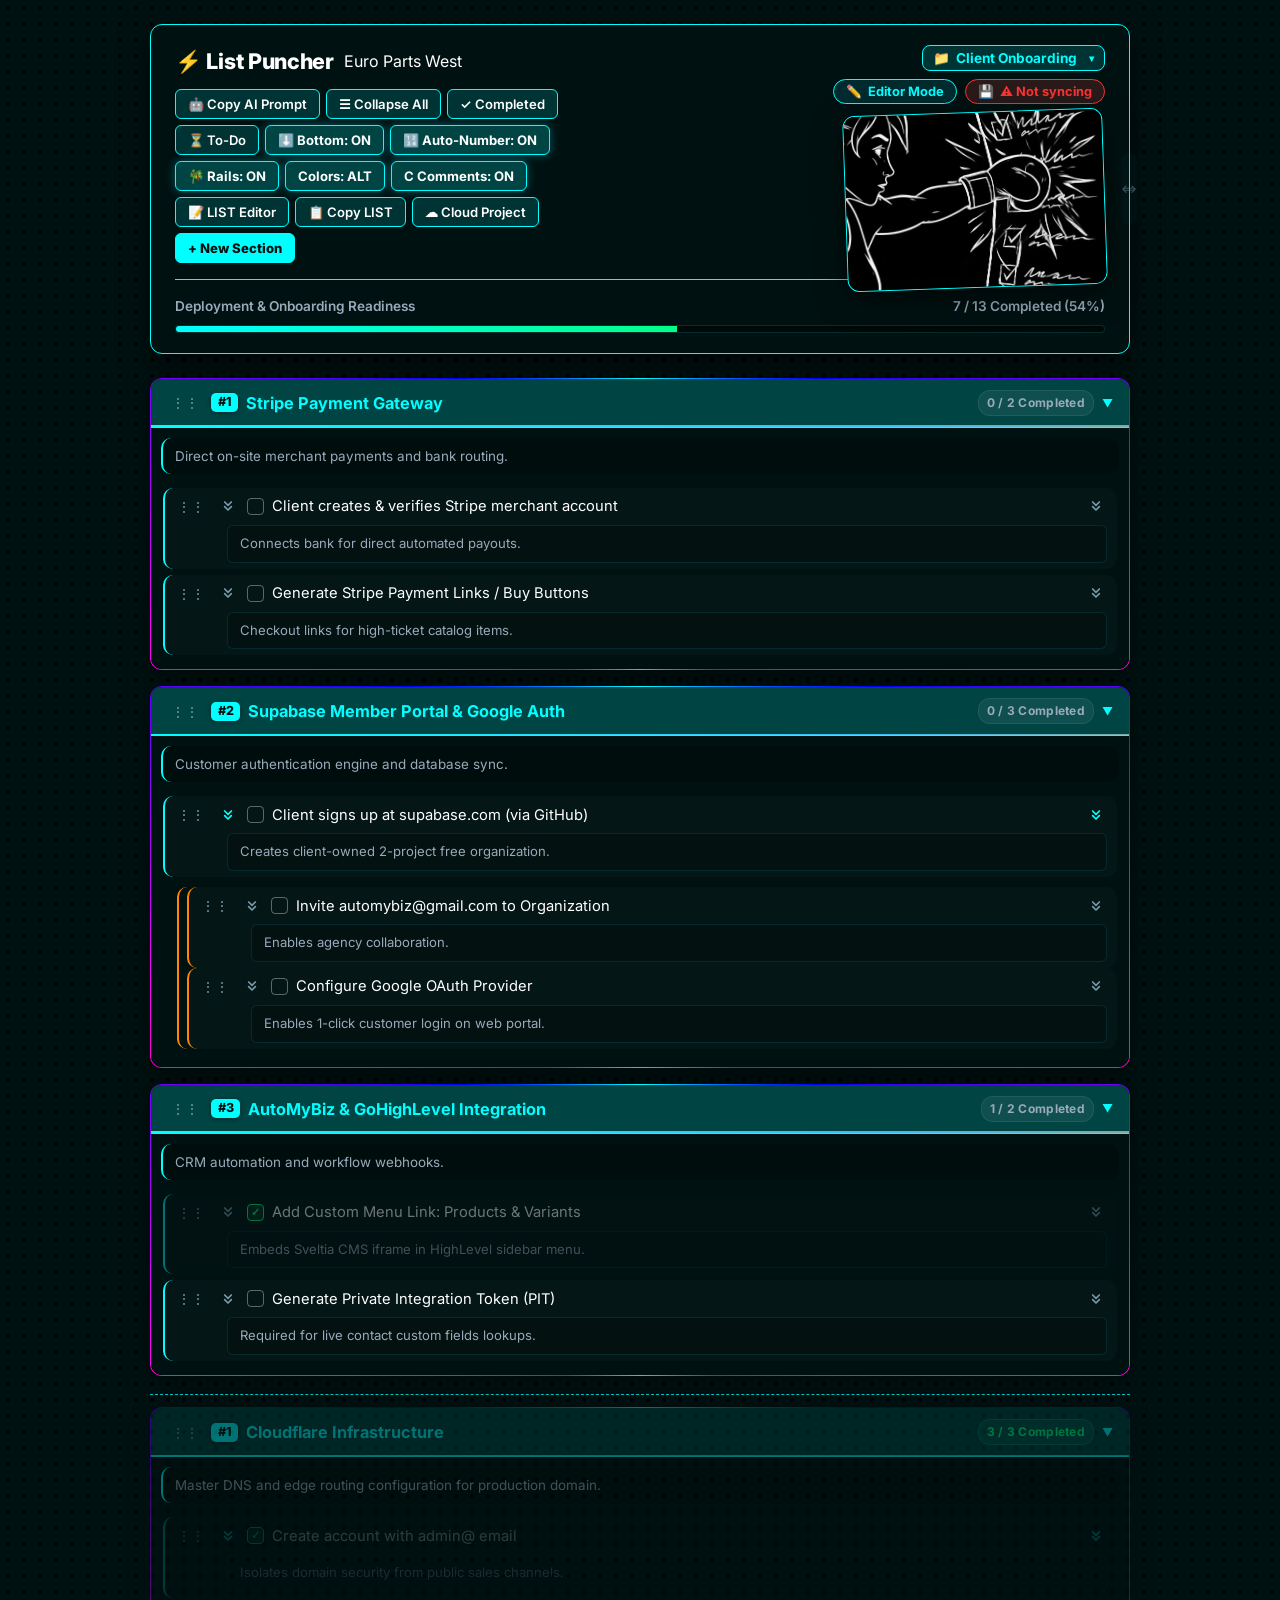
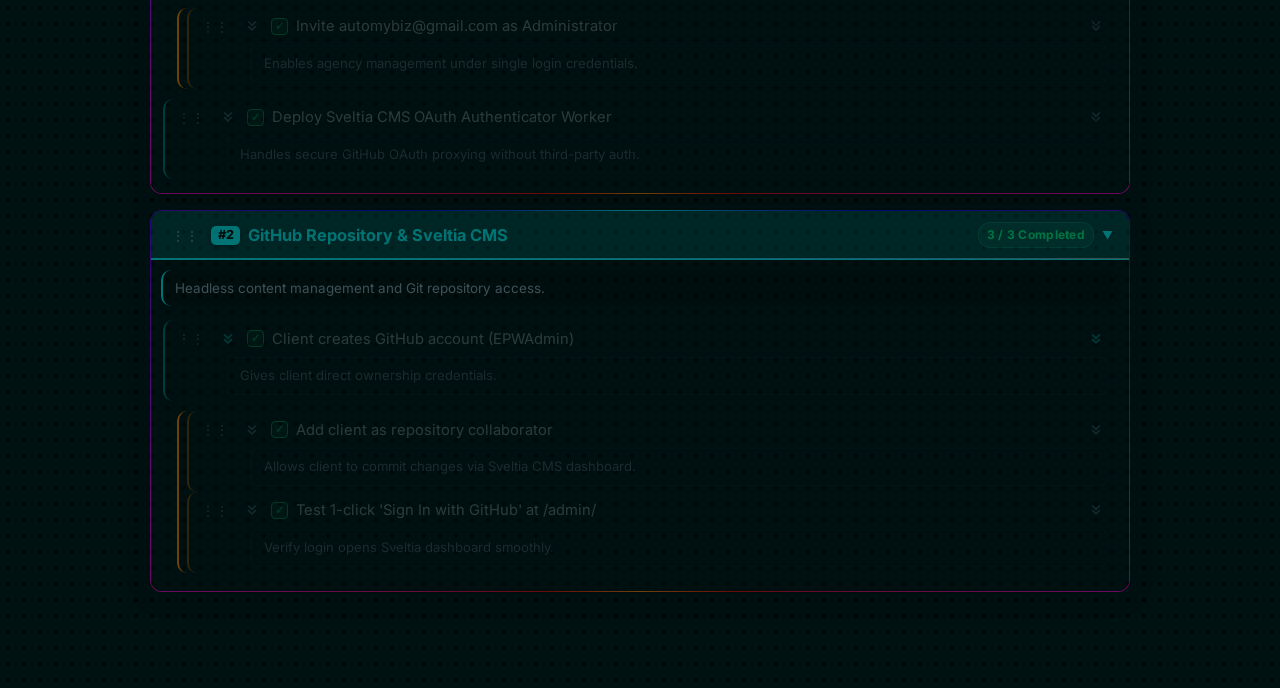
==== commit 903ed3e7: "fix: C pill stops sliding, thread scroll sticks, no false "(edited)", comment edit/delete (1.57) 1. " ====
--- a/index.html
+++ b/index.html
@@ -15,7 +15,7 @@
     <link href="https://fonts.googleapis.com/css2?family=Inter:wght@400;500;600;700;800&family=Fira+Code:wght@400;500;600&display=swap" rel="stylesheet">
     
     <!-- Separated Master Stylesheet (Zero Prism Crash) - version query busts the GitHub Pages 10min cache -->
-    <link rel="stylesheet" href="index.css?v=1.56">
+    <link rel="stylesheet" href="index.css?v=1.57">
 
     <script>
     /* Universal Dark Reader Kill Switch (Rule 9) */
@@ -360,7 +360,7 @@
     // =========================================================================
     const AUTOSAVE_DELAY_MS = 500;
     const INDENT_SPACES_PER_LEVEL = 2;
-    const APP_BUILD = '1.56'; // Bump together with index.css?v= AND --lp-css-build in index.css so stale-cache states are visible
+    const APP_BUILD = '1.57'; // Bump together with index.css?v= AND --lp-css-build in index.css so stale-cache states are visible
     // Bump whenever the UI_STATE defaults below change: a saved state older than this gets
     // the new defaults applied exactly ONCE (afterwards the user's own toggles win).
     const UI_STATE_DEFAULTS_VERSION = 2;
@@ -2658,6 +2658,9 @@
     let COMMENT_CLOSE_TIMER = null;
     let COMMENT_HOVER_TASK_ID = '';
     let COMMENT_AUTHOR = { name: '', key: '' };
+    // Mirrors evaluatePermissions() so comment moderation can ask "am I an editor?" without
+    // re-running the permission engine (or reading a DOM class) from inside the panel.
+    let APP_PERMS = { isEditor: false, isViewer: false };
 
     function newCommentId() {
         try {
@@ -2709,9 +2712,41 @@
         return COMMENT_AUTHOR;
     }
 
+    // A comment is "yours" when the stored authorKey matches this browser, OR when the signed
+    // NAME matches. The name arm exists for two real cases:
+    //   * GHL sends a full name ("Brian Mulloney") while people often sign a comment "Brian";
+    //   * an imported / pasted thread carries plain names and no key at all.
+    // So a first-name match counts: "Brian" and "Brian Mulloney" own each other's comments.
+    // Within one client's checklist that is the right trade (and it is only a UI gate anyway -
+    // there is no session on the server to enforce it).
+    function commentAuthorMatchesMe(comment) {
+        if (!comment) return false;
+        const key = String(comment.authorKey || '');
+        const myKey = String(COMMENT_AUTHOR.key || '');
+        if (key && myKey && key === myKey) return true;
+
+        const mine = normalizeAuthorKey(COMMENT_AUTHOR.name);
+        const theirs = normalizeAuthorKey(comment.author);
+        if (!mine || !theirs) return false;
+        if (mine === theirs) return true;
+        const mineFirst = mine.split(' ')[0];
+        const theirsFirst = theirs.split(' ')[0];
+        return (!!mineFirst && mineFirst === theirs) || (!!theirsFirst && theirsFirst === mine);
+    }
+
     function isOwnComment(comment) {
-        const key = String((comment && comment.authorKey) || '');
-        return !!key && key === String(COMMENT_AUTHOR.key || '');
+        return commentAuthorMatchesMe(comment);
+    }
+
+    // Your own words are yours to rewrite. Deleting is looser: an EDITOR (agency/admin) may
+    // remove ANY comment, because that is moderation - a client-facing list has to be
+    // cleanable. Both gates are UI-side; the server has no session to enforce them.
+    function canEditComment(comment) {
+        return isOwnComment(comment);
+    }
+
+    function canDeleteComment(comment) {
+        return isOwnComment(comment) || Boolean(APP_PERMS.isEditor);
     }
 
     // ---- LPF read/write for one comment -------------------------------------
@@ -2975,6 +3010,19 @@
             if (r && r.comment_id) map.set(String(r.comment_id), commentRowSignature(r));
         });
         return map;
+    }
+
+    // Order-insensitive comparison of two comment-id -> signature maps, i.e. "did the pull
+    // actually change anything?". An identical poll must never rebuild the open thread: the
+    // rebuild resets the list's scroll position, which is exactly how scrolling a long thread
+    // used to snap back to the top every 3 seconds.
+    function commentSnapshotsEqual(a, b) {
+        if (!(a instanceof Map) || !(b instanceof Map) || a.size !== b.size) return false;
+        let same = true;
+        a.forEach((signature, id) => {
+            if (same && b.get(id) !== signature) same = false;
+        });
+        return same;
     }
 
     // What has to be sent: a new or edited comment, plus an explicit tombstone for one that
@@ -3122,9 +3170,15 @@
             if (projId !== ACTIVE_PROJECT_ID) return;
             if (!Array.isArray(rows)) return;
             if (hasPendingCommentChanges(projId)) return;
+
+            // Compare FIRST: an identical poll refreshes the timestamps but draws nothing.
+            const incoming = snapshotFromCommentRows(rows);
+            const changed = !commentSnapshotsEqual(incoming, snapshotFromCommentRows(allCommentRows()));
+
             COMMENTS = commentsFromRows(rows);
-            COMMENTS_SNAPSHOT.set(projId, snapshotFromCommentRows(rows));
+            COMMENTS_SNAPSHOT.set(projId, incoming);
             writeCommentsCache(projId);
+            if (!changed) return;   // nothing new to show, so nothing gets rebuilt
             refreshCommentPills();
             if (isCommentPopoverOpen() && !commentComposerHasText()) renderCommentPopover();
         } catch (e) {
@@ -3206,6 +3260,9 @@
         if (!panel || !taskId || UI_STATE.showComments === false) return;
         const id = String(taskId);
         if (COMMENT_POPOVER.taskId !== id) {
+            // A DIFFERENT thread starts at the top; the same thread keeps the reader's place.
+            const staleList = panel.querySelector('.comment-list');
+            if (staleList) staleList.scrollTop = 0;
             COMMENT_POPOVER = { taskId: id, pinned: Boolean(pin), filter: '', editingId: null };
         } else if (pin) {
             COMMENT_POPOVER.pinned = true;
@@ -3270,15 +3327,23 @@
     }
 
     function commentEntryHtml(comment) {
-        const own = isOwnComment(comment);
-        const edited = comment.updatedAt && comment.createdAt && comment.updatedAt !== comment.createdAt;
+        const own = canEditComment(comment);
+        const mayDelete = canDeleteComment(comment);
+        // "Edited" needs a real gap: an INSERT writes created_at and updated_at together, but
+        // an older row (or a second-device round trip) can differ by a second or two, which
+        // must never read as "you changed your mind".
+        const createdMs = Date.parse(String(comment.createdAt || '')) || 0;
+        const updatedMs = Date.parse(String(comment.updatedAt || '')) || 0;
+        const edited = createdMs > 0 && updatedMs > 0 && (updatedMs - createdMs) > 2000;
+        const authorLabel = (comment.author || '(unknown)') + (own ? ' (you)' : '');
+        const deleteLabel = own ? 'Delete your comment' : 'Delete this comment (moderator)';
         return `<div class="comment-item ${own ? 'is-own' : ''}">
             <div class="comment-item-head">
-                <span class="comment-item-author">${escapeHtml(comment.author || '(unknown)')}</span>
+                <span class="comment-item-author">${escapeHtml(authorLabel)}</span>
                 <span class="comment-item-time">${escapeHtml(formatCommentTime(comment.createdAt))}${edited ? ' (edited)' : ''}</span>
-                ${own ? `<span class="comment-item-actions">
-                    <button type="button" class="comment-link" data-comment-edit="${escapeHtml(comment.id)}">Edit</button>
-                    <button type="button" class="comment-link danger" data-comment-delete="${escapeHtml(comment.id)}">Delete</button>
+                ${(own || mayDelete) ? `<span class="comment-item-actions">
+                    ${own ? `<button type="button" class="comment-link" data-comment-edit="${escapeHtml(comment.id)}" aria-label="Edit your comment">Edit</button>` : ''}
+                    ${mayDelete ? `<button type="button" class="comment-link danger" data-comment-delete="${escapeHtml(comment.id)}" aria-label="${escapeHtml(deleteLabel)}">Delete</button>` : ''}
                 </span>` : ''}
             </div>
             <div class="comment-item-body">${escapeHtml(comment.body || '')}</div>
@@ -3294,6 +3359,12 @@
         const previousInput = document.getElementById('commentComposerInput');
         const draft = previousInput ? previousInput.value : '';
         const hadFocus = previousInput && document.activeElement === previousInput;
+
+        // A re-render replaces the whole panel, which would reset the thread's scroll to the
+        // top and yank the reader back to comment #1. The draft and the scroll position are
+        // therefore both carried across the rebuild (the poll used to do this every 3 s).
+        const previousList = panel.querySelector('.comment-list');
+        const previousScrollTop = previousList ? previousList.scrollTop : 0;
 
         const groups = collectCommentGroups(COMMENT_POPOVER.taskId);
         const authors = aggregateCommentAuthors(groups);
@@ -3353,7 +3424,14 @@
                 } catch (e) { /* focus can fail in a background tab */ }
             }
         }
-        positionCommentPopover();
+
+        const nextList = panel.querySelector('.comment-list');
+        if (nextList && previousScrollTop > 0) {
+            const maxScroll = Math.max(0, nextList.scrollHeight - nextList.clientHeight);
+            nextList.scrollTop = Math.min(previousScrollTop, maxScroll);
+        }
+        // The panel is positioned when it OPENS and on window resize, never on re-render:
+        // a rebuild must not be able to slide it under the pointer.
     }
 
     // ---- panel actions ------------------------------------------------------
@@ -3364,7 +3442,11 @@
 
     function startCommentEdit(commentId) {
         const comment = findComment(commentId);
-        if (!comment || !isOwnComment(comment)) return;
+        if (!comment) return;
+        if (!canEditComment(comment)) {
+            showToast('You can only edit your own comments');
+            return;
+        }
         COMMENT_POPOVER.editingId = String(commentId);
         renderCommentPopover();
     }
@@ -3395,6 +3477,12 @@
         saveState();
         if (input) input.value = '';
         renderCommentPopover();
+        // Your own new comment is at the bottom - show it instead of leaving the thread
+        // wherever it happened to be scrolled. Saving an edit keeps the reader's place.
+        if (!wasEditing) {
+            const listEl = document.querySelector('#commentPopover .comment-list');
+            if (listEl) listEl.scrollTop = listEl.scrollHeight;
+        }
         refreshCommentPills();
         showToast(wasEditing ? 'Comment saved' : 'Comment posted');
     }
@@ -3405,13 +3493,19 @@
     function deleteCommentFromPanel(commentId) {
         const comment = findComment(commentId);
         if (!comment) return;
-        if (!isOwnComment(comment)) { showToast('You can only delete your own comments'); return; }
+        if (!canDeleteComment(comment)) {
+            showToast('You can only delete your own comments');
+            return;
+        }
         const taskId = COMMENT_POPOVER.taskId;
+        const own = isOwnComment(comment);
+        const snippet = escapeHtml(String(comment.body || '').slice(0, 140));
         closeCommentPopover(true);
         CONFIRM_CONTEXT = { type: 'comment', commentId: String(commentId), taskId: taskId };
         openConfirmModal({
-            title: 'Delete comment',
-            bodyHtml: 'Delete <strong>"' + escapeHtml(String(comment.body || '').slice(0, 140)) + '"</strong>?<br><br>This removes it for everyone.',
+            title: own ? 'Delete your comment' : 'Delete ' + (comment.author || 'this') + "'s comment",
+            bodyHtml: 'Delete <strong>"' + snippet + '"</strong>?<br><br>This removes it for everyone.'
+                + (own ? '' : '<br><br><em>You are deleting somebody else\'s comment as an editor.</em>'),
             confirmLabel: 'Delete',
             accent: false
         });
@@ -4267,6 +4361,7 @@
         // shipped defaults - resolve that before deciding anything.
         await applyGhlPermissionDefaults();
         const perms = evaluatePermissions();
+        APP_PERMS = perms;   // comment moderation (editor may delete anybody's comment)
 
         if (!perms.isEditor) {
             document.body.classList.add('is-viewer-mode');
@@ -5107,7 +5202,6 @@
                     <input type="text" class="section-title" value="${escapeHtml(sec.header.title)}" 
                            oninput="updateSectionTitle(${sec.headerIndex}, this.value)" 
                            onclick="event.stopPropagation();" />
-                    ${commentPillHtml(secId, commentCountForAnchor(sec.headerIndex))}
                 </div>
                 <div class="section-meta-right">
                     <div class="section-header-actions" onclick="event.stopPropagation();">
@@ -5130,6 +5224,15 @@
                         <button type="button" class="btn-icon sec-action-btn delete-btn" title="Delete milestone and all its tasks" onclick="confirmDeleteSection(${sec.headerIndex})">✕</button>
                     </div>
 
+                    <!-- The C pill sits AFTER the hover-only toolbar and BEFORE the Completed
+                         badge. .section-meta-right is right-anchored (the title flexes), so
+                         anything to the right of the growing toolbar keeps its distance from
+                         the right edge - the pill (and the panel anchored to it) can never
+                         slide when the toolbar appears. It is a SIBLING of the toolbar, never
+                         inside it: body.is-viewer-mode hides .section-header-actions, and a
+                         client has to be able to read and post comments. -->
+                    ${commentPillHtml(secId, commentCountForAnchor(sec.headerIndex))}
+
                     <span class="section-counter-badge ${allDone ? 'all-done' : ''}">
                         ${completedTasks} / ${applicableTasks} Completed${ignoredTasks > 0 ? ' - ' + ignoredTasks + ' no' : ''}
                     </span>
@@ -5265,7 +5368,6 @@
                         <input type="text" class="task-title-input" value="${escapeHtml(t.title)}" oninput="updateTaskTitle(${realIdx}, this.value)" />
 
                         <div class="task-right-cluster">
-                            ${commentPillHtml(taskId, commentCountForAnchor(realIdx))}
                             <div class="task-actions">
                                 <button type="button" class="btn-icon" title="Outdent (Shift Left)" onclick="changeSubtreeLevel(${realIdx}, -1)">⇤</button>
                                 <button type="button" class="btn-icon" title="Indent (Nest Right)" onclick="changeSubtreeLevel(${realIdx}, 1)">⇥</button>
@@ -5278,6 +5380,14 @@
 
                             <!-- Pill Count without Parentheses -->
                             ${isBranchCollapsed ? `<span class="branch-count-badge" title="${childCount} subtasks collapsed">${childCount}</span>` : ''}
+
+                            <!-- The C pill sits AFTER the hover-only toolbar, immediately before
+                                 the chevron. The cluster is right-anchored, so everything to the
+                                 right of the growing toolbar keeps its distance from the right
+                                 edge - the pill (and the panel anchored to it) cannot slide when
+                                 the toolbar appears. A SIBLING of .task-actions, never inside it:
+                                 that toolbar is display:none until hover AND in viewer mode. -->
+                            ${commentPillHtml(taskId, commentCountForAnchor(realIdx))}
 
                             <button type="button" class="${rightArrowClass}" title="${arrowTitle}" onclick="handleArrowClick(${realIdx})">
                                 ${DOUBLE_CHEVRON_SVG}
--- a/index.css
+++ b/index.css
@@ -34,7 +34,7 @@
     --indent-step: 22px;
 
     /* Build marker: lets the app detect a stale cached stylesheet (compared against APP_BUILD in index.html) */
-    --lp-css-build: "1.56";
+    --lp-css-build: "1.57";
 
     --completed-opacity: 0.42;
 
@@ -2179,13 +2179,6 @@
    and add comments too.
    ========================================================================== */
 
-/* The milestone title yields its fixed 100% width so the pill shares the line. */
-.section-title {
-    flex: 1 1 auto;
-    min-width: 0;
-    width: auto;
-}
-
 .comment-pill {
     display: inline-flex;
     align-items: center;
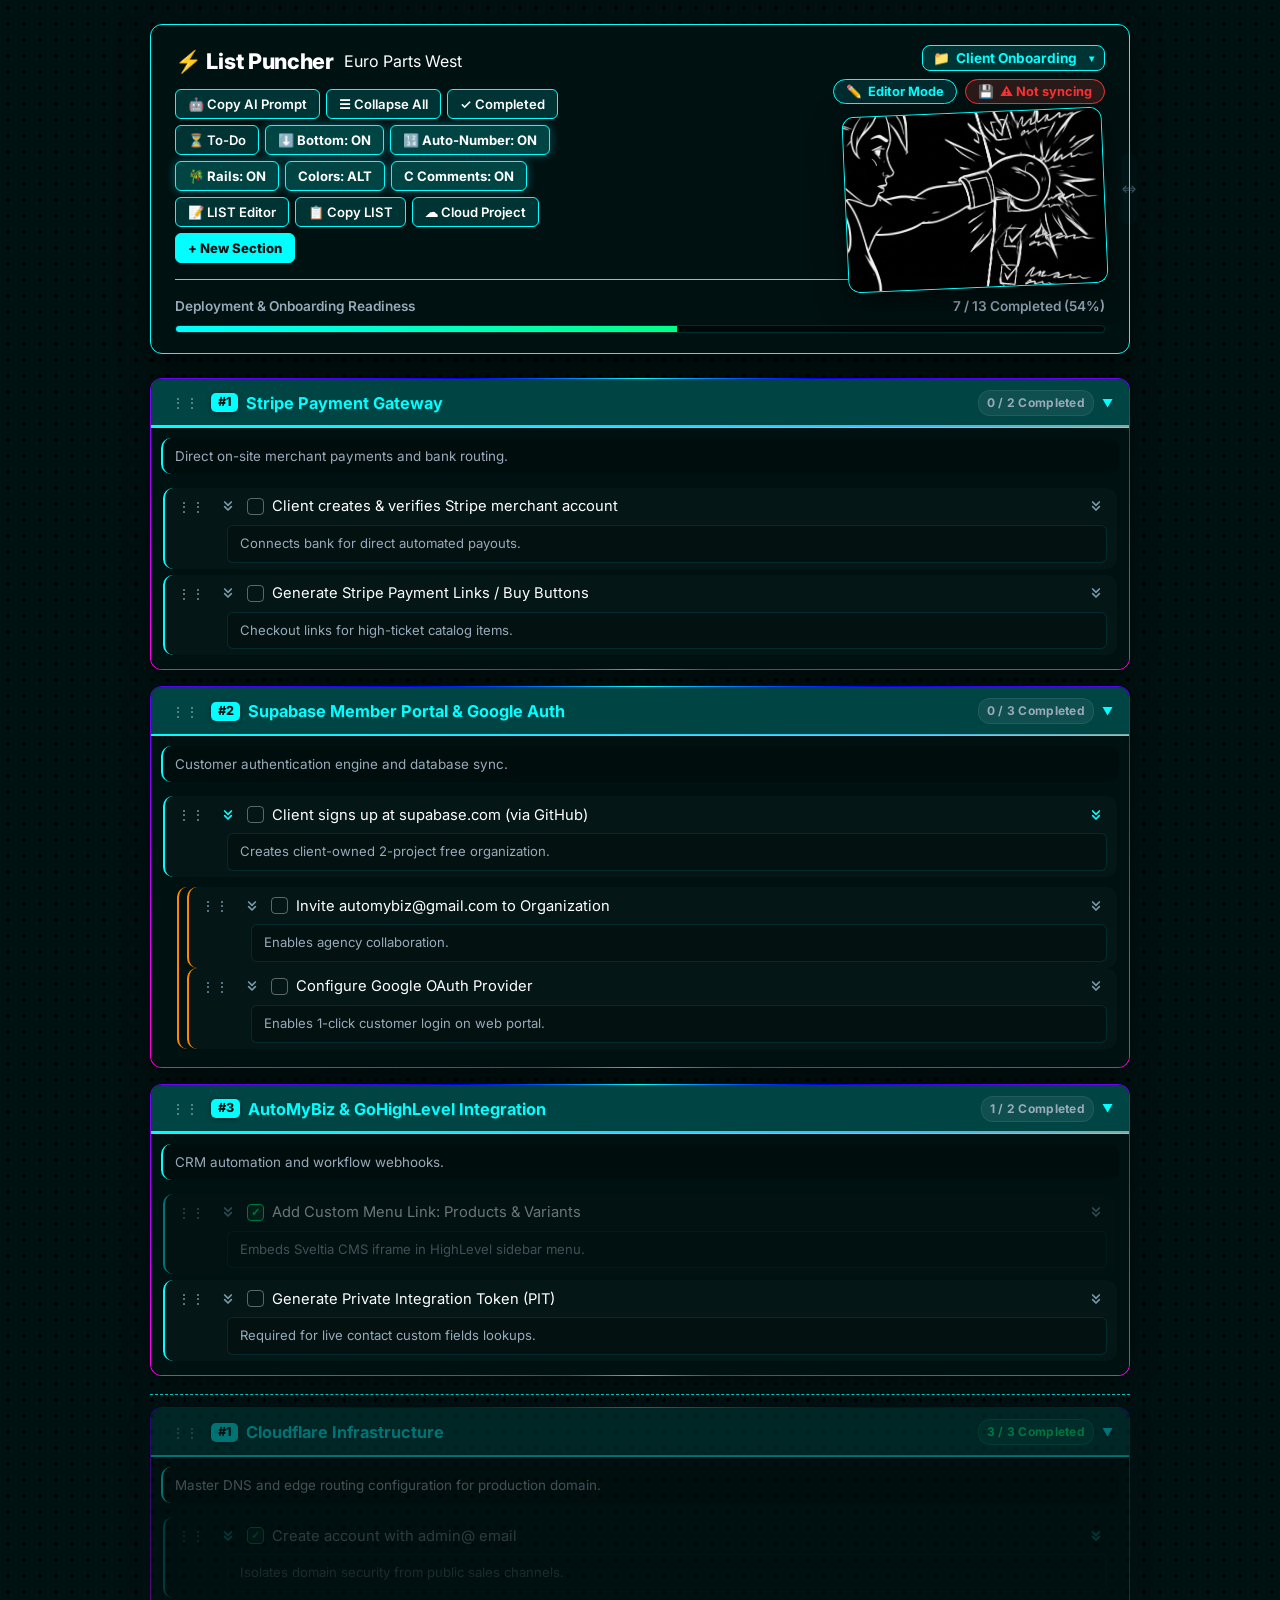
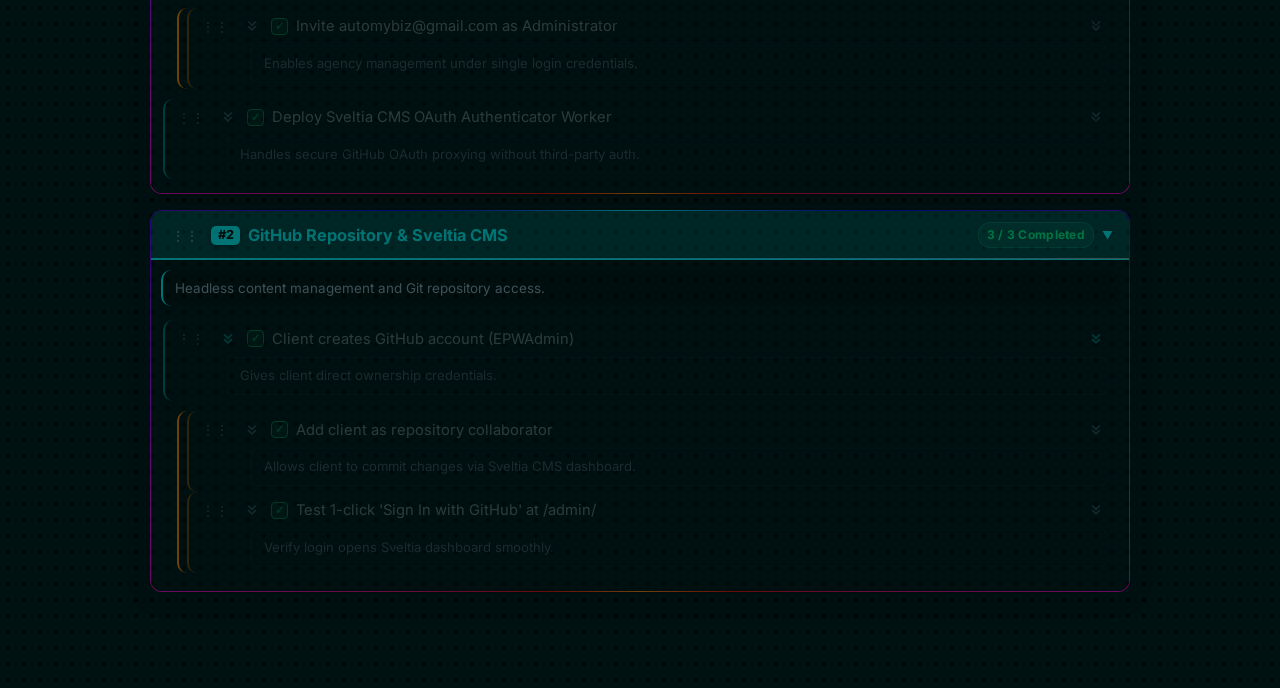
==== commit fc94ce88: "fix: "(edited)" no longer appears on freshly posted comments (1.58) The 1.57 tolerance (2s) was stil" ====
--- a/index.html
+++ b/index.html
@@ -15,7 +15,7 @@
     <link href="https://fonts.googleapis.com/css2?family=Inter:wght@400;500;600;700;800&family=Fira+Code:wght@400;500;600&display=swap" rel="stylesheet">
     
     <!-- Separated Master Stylesheet (Zero Prism Crash) - version query busts the GitHub Pages 10min cache -->
-    <link rel="stylesheet" href="index.css?v=1.57">
+    <link rel="stylesheet" href="index.css?v=1.58">
 
     <script>
     /* Universal Dark Reader Kill Switch (Rule 9) */
@@ -360,7 +360,7 @@
     // =========================================================================
     const AUTOSAVE_DELAY_MS = 500;
     const INDENT_SPACES_PER_LEVEL = 2;
-    const APP_BUILD = '1.57'; // Bump together with index.css?v= AND --lp-css-build in index.css so stale-cache states are visible
+    const APP_BUILD = '1.58'; // Bump together with index.css?v= AND --lp-css-build in index.css so stale-cache states are visible
     // Bump whenever the UI_STATE defaults below change: a saved state older than this gets
     // the new defaults applied exactly ONCE (afterwards the user's own toggles win).
     const UI_STATE_DEFAULTS_VERSION = 2;
@@ -489,6 +489,13 @@
     const COMMENT_CLOSE_GRACE_MS = 250;     // "mouse bridge": time to travel pill -> panel
     const COMMENT_PILL_MAX_DISPLAY = 99;    // 100+ renders as "99+" so the pill never widens
     const COMMENT_LOCAL_PREFIX = 'list_puncher_';
+    // How much of a gap between created_at and updated_at counts as "(edited)".
+    // A brand-new comment is created on the CLIENT and inserted later, so the two server
+    // timestamps can differ by the autosave debounce (500 ms) + cloud debounce (800 ms) + the
+    // request itself - measured at 2.4 s on the demo list, which a 2 s threshold wrongly
+    // flagged as an edit. A minute is latency-proof, and "fixed a typo 20 s after posting" is
+    // not an edit anybody needs to be told about.
+    const COMMENT_EDITED_AFTER_MS = 60000;
 
     // =========================================================================
     // CLOUD BACKEND (SUPABASE) - BRING YOUR OWN PROJECT, PER GHL SUB-ACCOUNT
@@ -3329,12 +3336,12 @@
     function commentEntryHtml(comment) {
         const own = canEditComment(comment);
         const mayDelete = canDeleteComment(comment);
-        // "Edited" needs a real gap: an INSERT writes created_at and updated_at together, but
-        // an older row (or a second-device round trip) can differ by a second or two, which
-        // must never read as "you changed your mind".
+        // "Edited" needs a real gap. The server now writes both timestamps as the same instant
+        // on INSERT, but a row created by an older build (or one that travelled through a slow
+        // push) differs by the insert latency - which must never read as "you changed your mind".
         const createdMs = Date.parse(String(comment.createdAt || '')) || 0;
         const updatedMs = Date.parse(String(comment.updatedAt || '')) || 0;
-        const edited = createdMs > 0 && updatedMs > 0 && (updatedMs - createdMs) > 2000;
+        const edited = createdMs > 0 && updatedMs > 0 && (updatedMs - createdMs) > COMMENT_EDITED_AFTER_MS;
         const authorLabel = (comment.author || '(unknown)') + (own ? ' (you)' : '');
         const deleteLabel = own ? 'Delete your comment' : 'Delete this comment (moderator)';
         return `<div class="comment-item ${own ? 'is-own' : ''}">
--- a/index.css
+++ b/index.css
@@ -34,7 +34,7 @@
     --indent-step: 22px;
 
     /* Build marker: lets the app detect a stale cached stylesheet (compared against APP_BUILD in index.html) */
-    --lp-css-build: "1.57";
+    --lp-css-build: "1.58";
 
     --completed-opacity: 0.42;
 
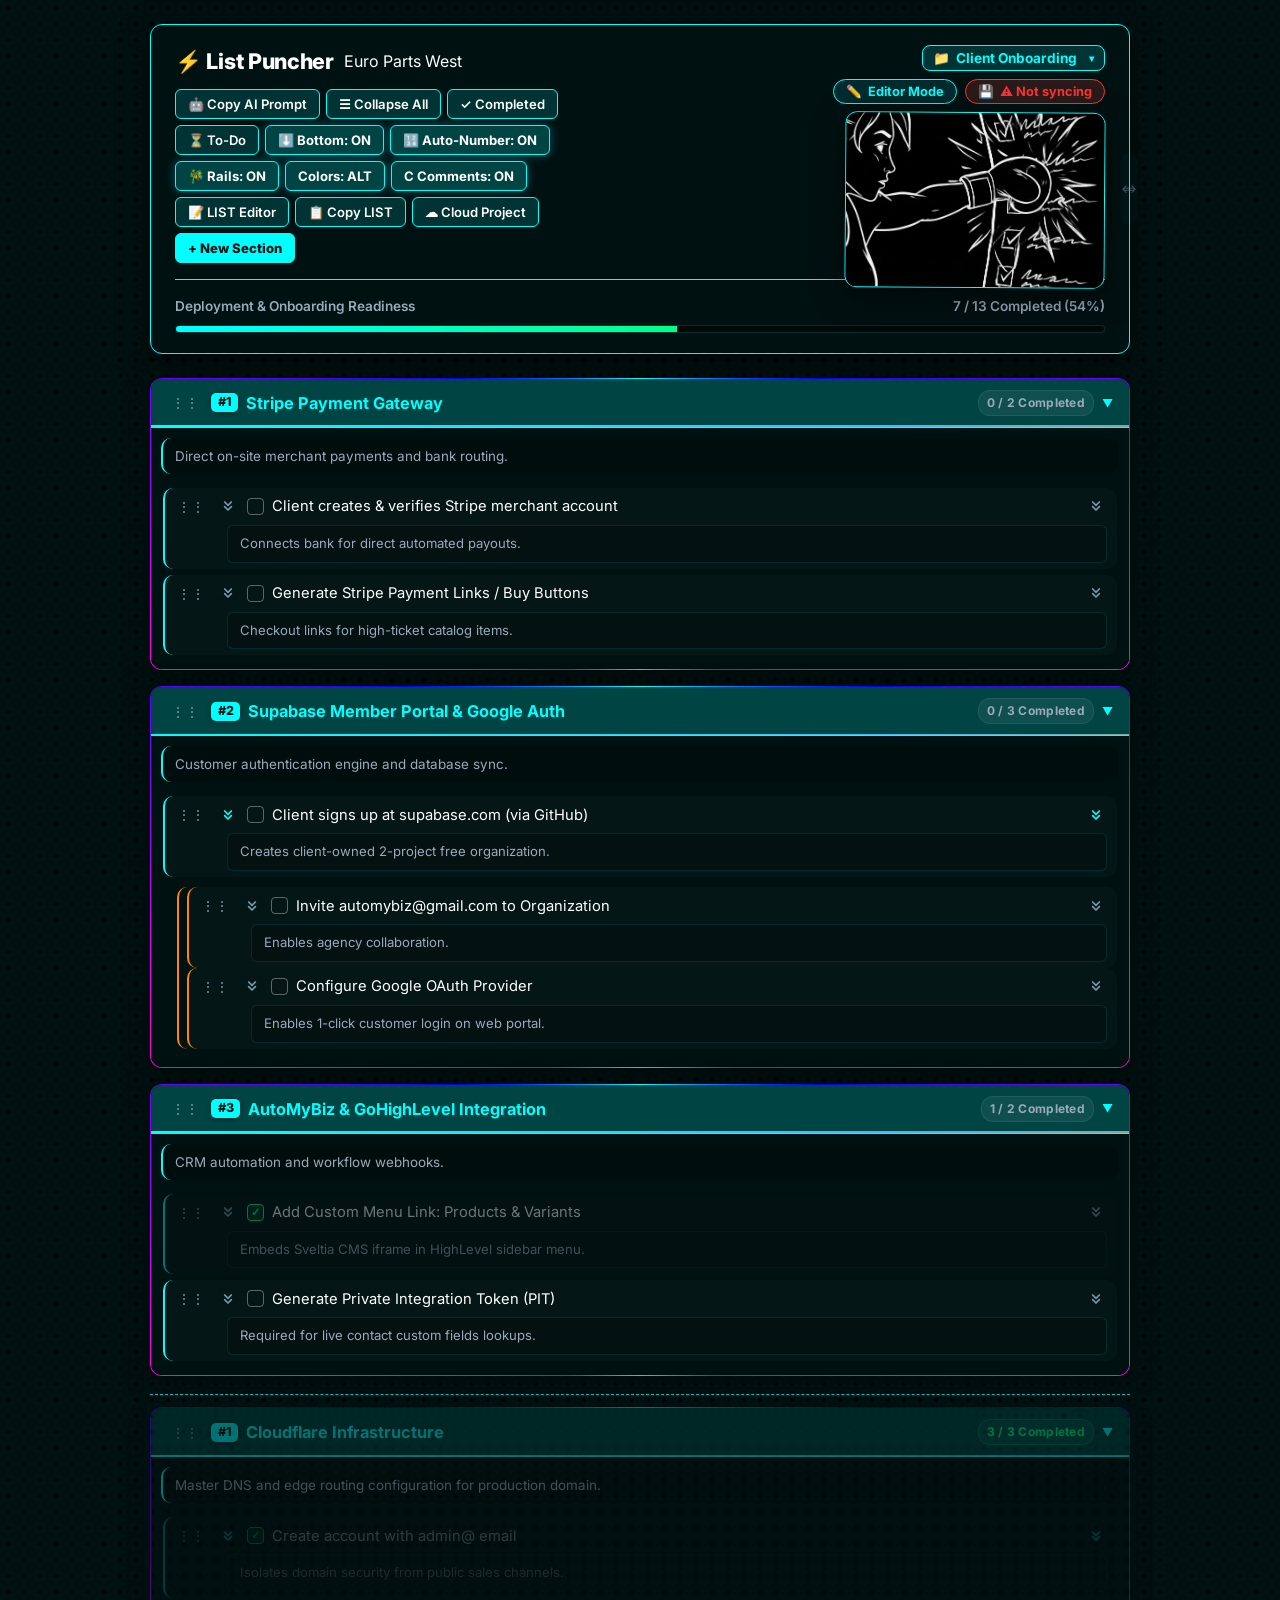
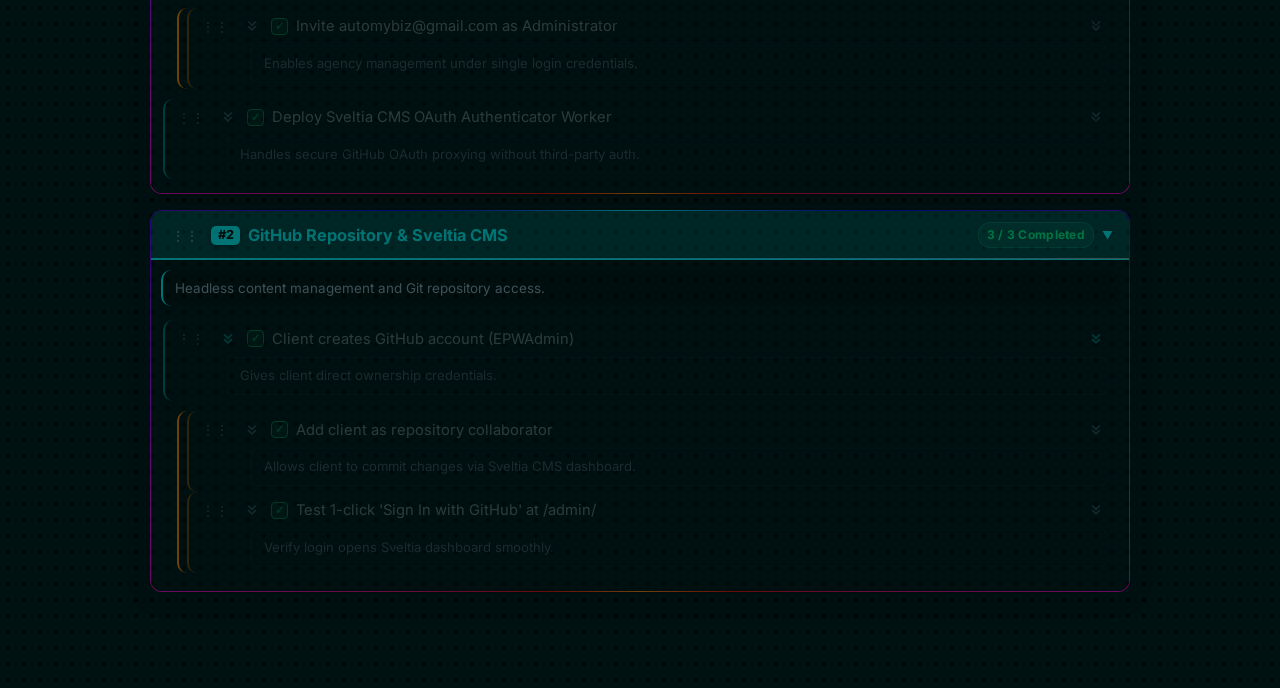
==== commit 931a3be9: "fix: empty comment composer, and a thread panel that says where it sits (1.59) 1. The Add comment bo" ====
--- a/index.html
+++ b/index.html
@@ -15,7 +15,7 @@
     <link href="https://fonts.googleapis.com/css2?family=Inter:wght@400;500;600;700;800&family=Fira+Code:wght@400;500;600&display=swap" rel="stylesheet">
     
     <!-- Separated Master Stylesheet (Zero Prism Crash) - version query busts the GitHub Pages 10min cache -->
-    <link rel="stylesheet" href="index.css?v=1.58">
+    <link rel="stylesheet" href="index.css?v=1.59">
 
     <script>
     /* Universal Dark Reader Kill Switch (Rule 9) */
@@ -360,7 +360,7 @@
     // =========================================================================
     const AUTOSAVE_DELAY_MS = 500;
     const INDENT_SPACES_PER_LEVEL = 2;
-    const APP_BUILD = '1.58'; // Bump together with index.css?v= AND --lp-css-build in index.css so stale-cache states are visible
+    const APP_BUILD = '1.59'; // Bump together with index.css?v= AND --lp-css-build in index.css so stale-cache states are visible
     // Bump whenever the UI_STATE defaults below change: a saved state older than this gets
     // the new defaults applied exactly ONCE (afterwards the user's own toggles win).
     const UI_STATE_DEFAULTS_VERSION = 2;
@@ -2661,6 +2661,10 @@
     // The open thread panel. `filter` is an authorKey ('' = All); `editingId` turns the
     // composer into "save this comment" instead of "post a new one".
     let COMMENT_POPOVER = { taskId: null, pinned: false, filter: '', editingId: null };
+    // Half-typed comments, per thread. Kept OUT of the DOM on purpose: the panel's markup
+    // survives a close, so reading the textarea back as "the draft" made one thread inherit
+    // whatever another thread (or an Edit fill) had left in it. Only real keystrokes land here.
+    const COMMENT_DRAFTS = new Map();
     let COMMENT_OPEN_TIMER = null;
     let COMMENT_CLOSE_TIMER = null;
     let COMMENT_HOVER_TASK_ID = '';
@@ -3286,6 +3290,10 @@
         if (!panel) return;
         if (COMMENT_POPOVER.pinned && !force) return;
         panel.classList.remove('show');
+        // Wipe the markup as well as the state. Leaving it meant the next open read the old
+        // textarea value back as a "draft" - which is how one thread inherited another thread's
+        // text (and an Edit fill) into the Add comment box. Drafts live in COMMENT_DRAFTS.
+        panel.innerHTML = '';
         COMMENT_POPOVER = { taskId: null, pinned: false, filter: '', editingId: null };
     }
 
@@ -3357,6 +3365,65 @@
         </div>`;
     }
 
+    // WHERE the anchor sits: its own node, the milestone above it, and every ancestor in
+    // between. This is what lets a task panel say "you are inside this section, this deep" -
+    // the app is a tree, and a bare task title loses that context the moment you are 3 levels
+    // down looking at "Split the dose".
+    function commentAnchorContext(taskId) {
+        const id = String(taskId || '');
+        const index = TASKS_DATA.findIndex(t => t && String(t.id) === id);
+        if (index === -1) return { index: -1, node: null, section: null, chain: [], depth: 0 };
+        const node = TASKS_DATA[index];
+        const depth = Math.max(0, Number(node.level) || 0);
+
+        // Walk upwards collecting the nearest node of each shallower level: the same rule the
+        // renderer uses (level + order), so the breadcrumb can never disagree with the screen.
+        const chain = [];
+        let level = depth;
+        for (let i = index - 1; i >= 0 && level > 0; i--) {
+            const above = TASKS_DATA[i];
+            const aboveLevel = Math.max(0, Number(above && above.level) || 0);
+            if (aboveLevel < level) {
+                chain.unshift(above);
+                level = aboveLevel;
+            }
+        }
+        return {
+            index: index,
+            node: node,
+            section: chain.length ? chain[0] : (depth === 0 ? node : null),
+            chain: chain,      // [section, ...parents] - never includes the anchor itself
+            depth: depth
+        };
+    }
+
+    // A stack of bars = nesting depth (1 bar directly under a milestone, 4+ deeper). Capped at
+    // four so a deep branch can never push the title out of the panel.
+    function commentDepthBarsHtml(depth) {
+        const level = Math.max(0, Number(depth) || 0);
+        if (!level) return '';
+        const shown = Math.min(4, level);
+        let bars = '';
+        for (let i = 0; i < shown; i++) bars += '<i></i>';
+        return `<span class="comment-depth-bars" data-depth="${shown}" aria-label="Nested ${level} level${level === 1 ? '' : 's'} deep">${bars}${level > 4 ? '<b>+</b>' : ''}</span>`;
+    }
+
+    // section › grandparent › parent - keeping the milestone and the TWO nearest ancestors when
+    // the chain is long, because those are the two that tell you where you are.
+    function commentBreadcrumbHtml(ctx) {
+        const chain = (ctx && Array.isArray(ctx.chain)) ? ctx.chain : [];
+        if (!chain.length) return '';
+        const truncated = chain.length > 3;
+        const shown = truncated ? [chain[0]].concat(chain.slice(-2)) : chain.slice();
+        const parts = [`<span class="comment-crumb">${escapeHtml(shown[0].title || 'Untitled')}</span>`];
+        if (truncated) parts.push('<span class="comment-crumb-ellipsis">&hellip;</span>');
+        shown.slice(1).forEach(c => {
+            parts.push('<span class="comment-crumb-sep">&rsaquo;</span>');
+            parts.push(`<span class="comment-crumb">${escapeHtml(c.title || 'Untitled')}</span>`);
+        });
+        return `<div class="comment-breadcrumb" aria-label="Nested under">${parts.join('')}</div>`;
+    }
+
     // Rebuilds the whole panel from the store. A draft in the composer is carried across the
     // rebuild (focus and caret restored), so a background pull can never eat typing.
     function renderCommentPopover() {
@@ -3364,8 +3431,12 @@
         if (!panel || !COMMENT_POPOVER.taskId) return;
 
         const previousInput = document.getElementById('commentComposerInput');
-        const draft = previousInput ? previousInput.value : '';
         const hadFocus = previousInput && document.activeElement === previousInput;
+        // The draft comes from THIS thread's map entry, never from whatever the DOM still
+        // holds, and never while editing (an edit fill is not a draft).
+        const draft = COMMENT_POPOVER.editingId
+            ? ''
+            : (COMMENT_DRAFTS.get(String(COMMENT_POPOVER.taskId || '')) || '');
 
         // A re-render replaces the whole panel, which would reset the thread's scroll to the
         // top and yank the reader back to comment #1. The draft and the scroll position are
@@ -3377,9 +3448,11 @@
         const authors = aggregateCommentAuthors(groups);
         const total = groups.reduce((n, g) => n + g.comments.length, 0);
         const filter = COMMENT_POPOVER.filter;
-        const anchorTask = TASKS_DATA.find(t => t && String(t.id) === COMMENT_POPOVER.taskId);
+        const ctx = commentAnchorContext(COMMENT_POPOVER.taskId);
+        const anchorTask = ctx.node;
         const heading = anchorTask ? (anchorTask.title || 'Untitled') : 'Comments';
-        const isSection = !!anchorTask && anchorTask.level === 0;
+        const isSection = !!anchorTask && Number(anchorTask.level) === 0;
+        const breadcrumbHtml = commentBreadcrumbHtml(ctx);
 
         const chips = authors.length
             ? '<div class="comment-filters">'
@@ -3392,8 +3465,13 @@
             ? groups.map(g => {
                 const visible = filter ? g.comments.filter(c => String(c.authorKey || '') === filter) : g.comments;
                 if (!visible.length) return '';
-                return (isSection ? `<div class="comment-group-title">${escapeHtml(g.title)}</div>` : '')
-                    + visible.map(commentEntryHtml).join('');
+                // The anchor's OWN thread needs no label - the panel title already says it (that
+                // was the section title appearing twice). Descendants get a label + depth bars.
+                const ownThread = !!g.node && !!anchorTask && String(g.node.id) === String(anchorTask.id);
+                const label = (isSection && !ownThread)
+                    ? `<div class="comment-group-title">${escapeHtml(g.title)}${commentDepthBarsHtml(g.node ? g.node.level : 0)}</div>`
+                    : '';
+                return label + visible.map(commentEntryHtml).join('');
             }).join('')
             : '<div class="comment-empty">No comments here yet - write the first one below.</div>';
 
@@ -3402,7 +3480,8 @@
         panel.innerHTML = `
             <div class="comment-popover-head">
                 <div class="comment-popover-titles">
-                    <div class="comment-popover-title">${escapeHtml(heading)}</div>
+                    ${breadcrumbHtml}
+                    <div class="comment-popover-title">${escapeHtml(heading)}${commentDepthBarsHtml(ctx.depth)}</div>
                     <div class="comment-popover-sub">${total} comment${total === 1 ? '' : 's'}${authors.length > 1 ? ' by ' + authors.length + ' people' : ''}${isSection ? ' in this branch' : ''}</div>
                 </div>
                 <button type="button" class="comment-popover-btn ${COMMENT_POPOVER.pinned ? 'is-pinned' : ''}" data-comment-pin aria-label="${COMMENT_POPOVER.pinned ? 'Unpin this panel' : 'Pin this panel open'}">${COMMENT_POPOVER.pinned ? 'PINNED' : 'PIN'}</button>
@@ -3412,7 +3491,7 @@
             <div class="comment-list">${bodyHtml}</div>
             <div class="comment-composer">
                 <textarea id="commentComposerInput" class="comment-composer-input" rows="2"
-                          placeholder="Add a comment as ${escapeHtml(COMMENT_AUTHOR.name || 'yourself')}...">${editing ? escapeHtml(editing.body) : ''}</textarea>
+                          aria-label="Add a comment">${editing ? escapeHtml(editing.body) : escapeHtml(draft)}</textarea>
                 <div class="comment-composer-bar">
                     <span class="comment-composer-hint">${editing ? 'Editing - Esc cancels' : 'Ctrl+Enter posts'} - signed as ${escapeHtml(COMMENT_AUTHOR.name || 'unnamed')}</span>
                     ${editing ? '<button type="button" class="comment-btn" data-comment-cancel-edit>Cancel</button>' : ''}
@@ -3483,6 +3562,7 @@
         }
         saveState();
         if (input) input.value = '';
+        COMMENT_DRAFTS.delete(String(COMMENT_POPOVER.taskId || ''));
         renderCommentPopover();
         // Your own new comment is at the bottom - show it instead of leaving the thread
         // wherever it happened to be scrolled. Saving an edit keeps the reader's place.
@@ -3623,7 +3703,15 @@
         panel.addEventListener('click', handleCommentPanelClick);
         panel.addEventListener('keydown', handleCommentPanelKeydown);
         panel.addEventListener('input', (e) => {
-            if (e.target && e.target.id === 'commentComposerInput') autoExpandTextarea(e.target);
+            if (!e.target || e.target.id !== 'commentComposerInput') return;
+            autoExpandTextarea(e.target);
+            // Only REAL typing becomes a draft - never an Edit fill, which is not the user's
+            // unfinished comment for this thread.
+            if (!COMMENT_POPOVER.editingId && COMMENT_POPOVER.taskId) {
+                const text = String(e.target.value || '');
+                if (text) COMMENT_DRAFTS.set(String(COMMENT_POPOVER.taskId), text);
+                else COMMENT_DRAFTS.delete(String(COMMENT_POPOVER.taskId));
+            }
         });
 
         document.addEventListener('keydown', (e) => {
--- a/index.css
+++ b/index.css
@@ -34,7 +34,7 @@
     --indent-step: 22px;
 
     /* Build marker: lets the app detect a stale cached stylesheet (compared against APP_BUILD in index.html) */
-    --lp-css-build: "1.58";
+    --lp-css-build: "1.59";
 
     --completed-opacity: 0.42;
 
@@ -2310,6 +2310,59 @@
     letter-spacing: 0.2px;
 }
 
+/* Where this thread sits: section > parent > node. Muted, so the node title stays primary. */
+.comment-breadcrumb {
+    display: flex;
+    flex-wrap: wrap;
+    align-items: center;
+    gap: 3px;
+    font-size: 0.62rem;
+    letter-spacing: 0.3px;
+    color: var(--text-muted);
+    margin-bottom: 2px;
+}
+
+.comment-crumb {
+    max-width: 130px;
+    overflow: hidden;
+    text-overflow: ellipsis;
+    white-space: nowrap;
+}
+
+.comment-crumb-sep,
+.comment-crumb-ellipsis {
+    color: rgba(255, 255, 255, 0.28);
+    flex-shrink: 0;
+}
+
+/* Nesting depth as a rising staircase: 1 bar = directly under a milestone, 2 = a subtask,
+   3 = a subtask of a subtask. Capped at four, with a "+" beyond that. */
+.comment-depth-bars {
+    display: inline-flex;
+    align-items: flex-end;
+    gap: 2px;
+    margin-left: 6px;
+    vertical-align: middle;
+}
+
+.comment-depth-bars i {
+    display: block;
+    width: 3px;
+    height: 8px;
+    border-radius: 1px;
+    background: rgba(0, 229, 255, 0.35);
+}
+
+.comment-depth-bars i:nth-child(2) { height: 10px; background: rgba(0, 229, 255, 0.55); }
+.comment-depth-bars i:nth-child(3) { height: 12px; background: rgba(0, 229, 255, 0.75); }
+.comment-depth-bars i:nth-child(4) { height: 14px; background: var(--accent-cyan); }
+
+.comment-depth-bars b {
+    font-size: 0.55rem;
+    color: var(--accent-cyan);
+    margin-left: 1px;
+}
+
 .comment-popover-btn {
     flex-shrink: 0;
     padding: 2px 7px;
@@ -2389,6 +2442,9 @@
 }
 
 .comment-group-title {
+    display: flex;
+    align-items: center;
+    gap: 4px;
     font-size: 0.62rem;
     font-weight: 800;
     letter-spacing: 0.6px;
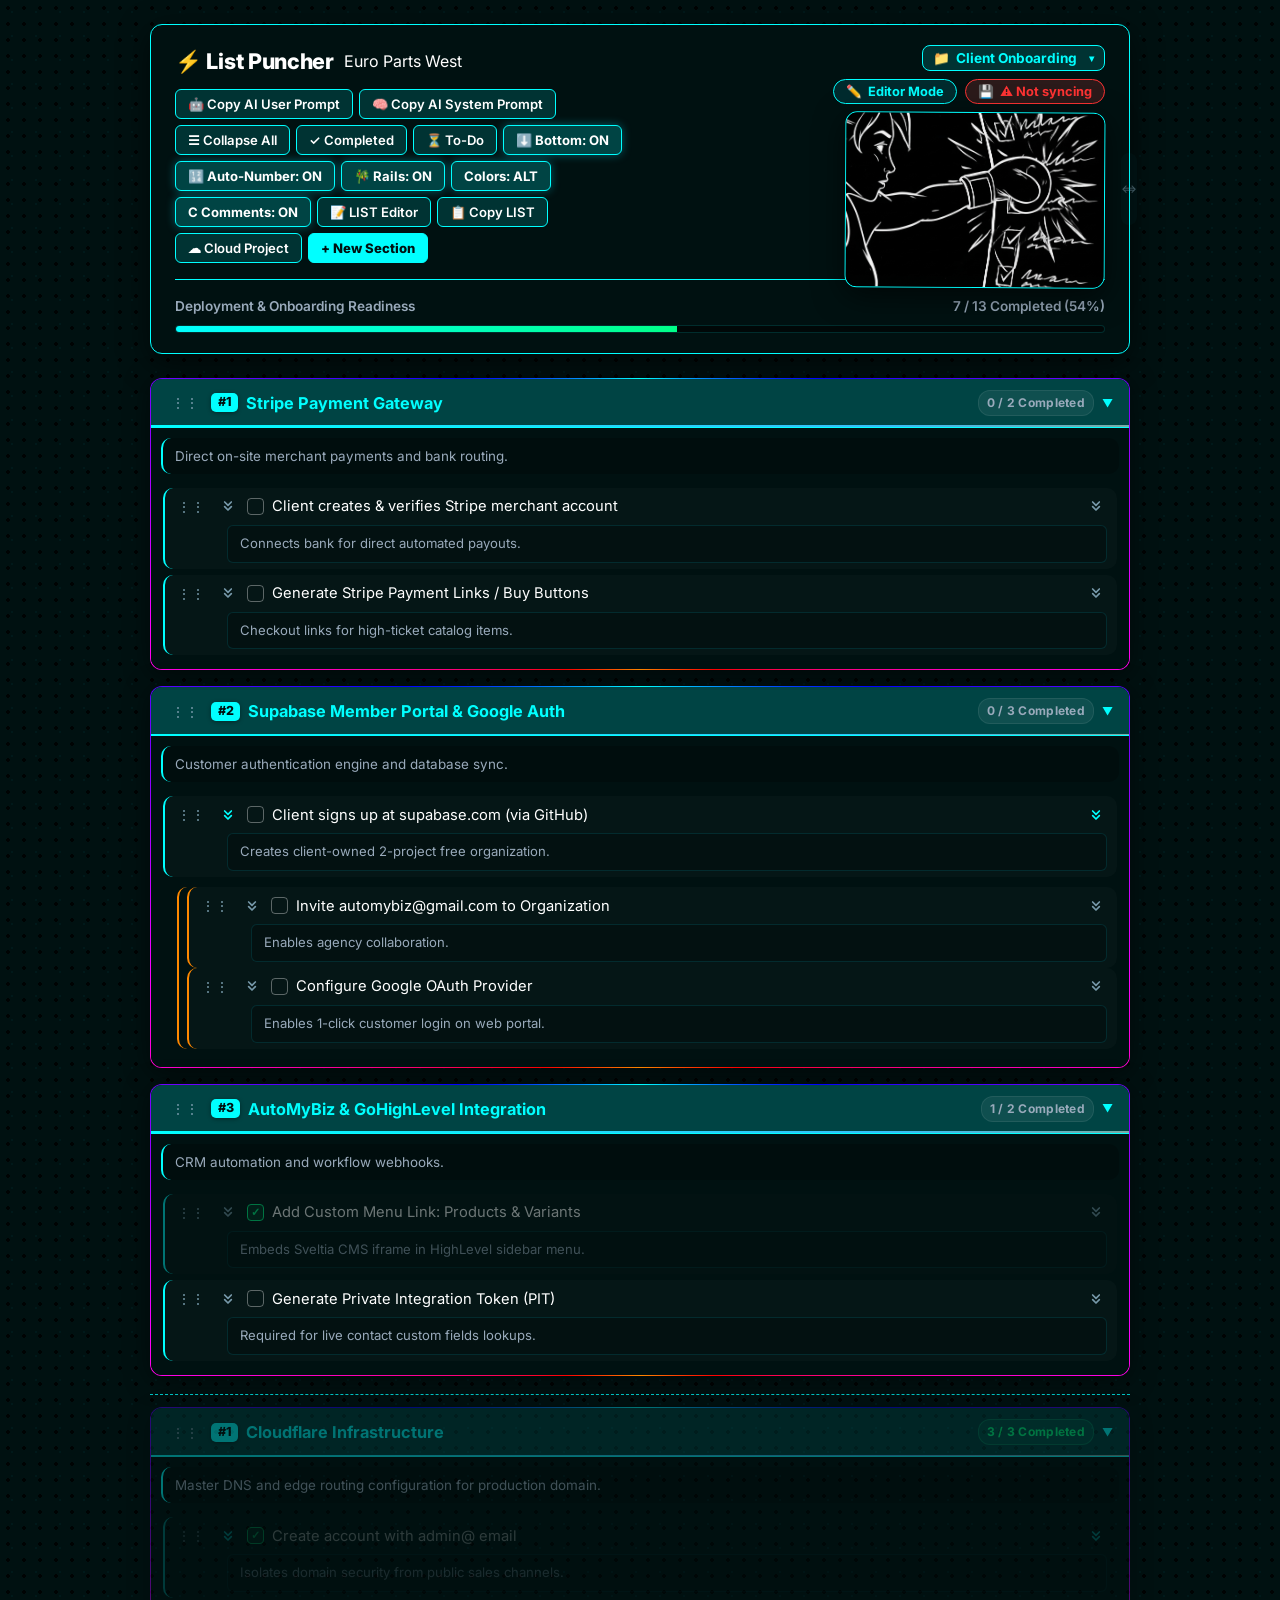
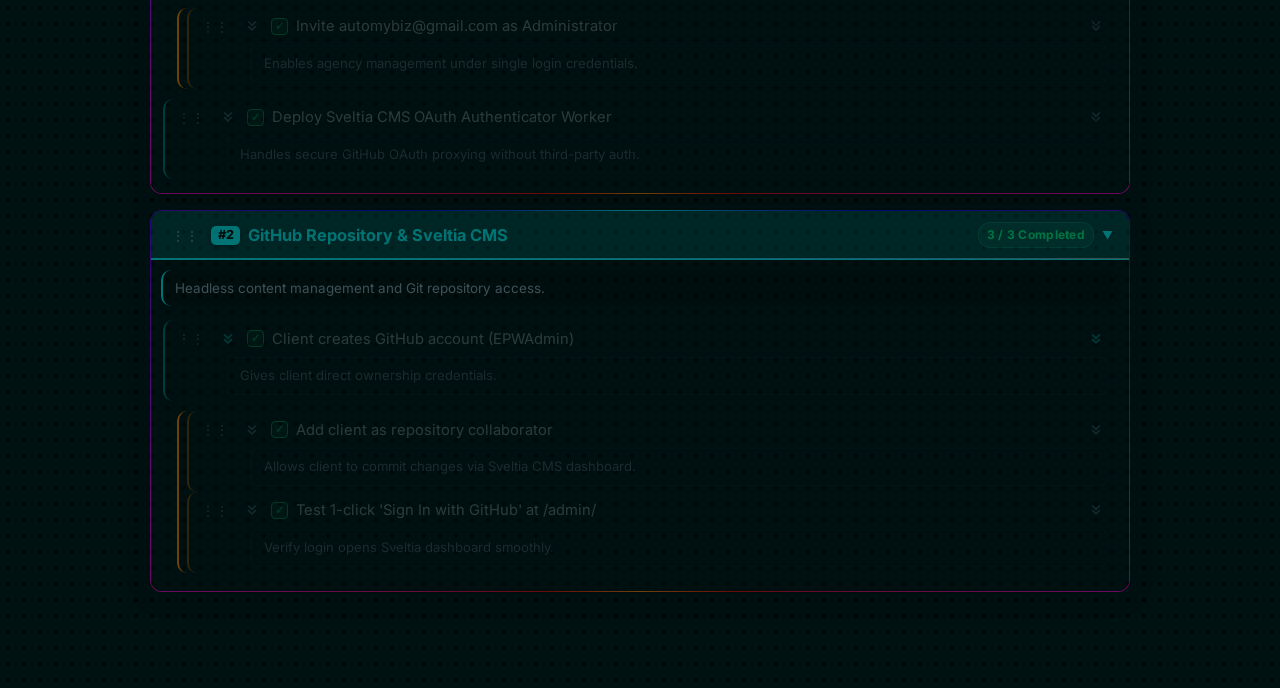
==== commit 45aea321: "feat: AI prompts live in prompts/ as user + system versions, embedded by a sync tool (1.60) The prom" ====
--- a/index.html
+++ b/index.html
@@ -15,7 +15,7 @@
     <link href="https://fonts.googleapis.com/css2?family=Inter:wght@400;500;600;700;800&family=Fira+Code:wght@400;500;600&display=swap" rel="stylesheet">
     
     <!-- Separated Master Stylesheet (Zero Prism Crash) - version query busts the GitHub Pages 10min cache -->
-    <link rel="stylesheet" href="index.css?v=1.59">
+    <link rel="stylesheet" href="index.css?v=1.60">
 
     <script>
     /* Universal Dark Reader Kill Switch (Rule 9) */
@@ -173,8 +173,11 @@
 
             <!-- Granular Action & Filter Controls -->
             <div class="header-actions">
-                <button type="button" class="btn-action" onclick="copyAiPromptToClipboard()" title="Copy prompt for ChatGPT, Claude, Gemini or Grok">
-                    🤖 Copy AI Prompt
+                <button type="button" class="btn-action" onclick="copyAiPromptToClipboard('user')" title="Copy the user prompt - paste it into the ChatGPT / Claude / Gemini conversation you are already in">
+                    🤖 Copy AI User Prompt
+                </button>
+                <button type="button" class="btn-action" onclick="copyAiPromptToClipboard('system')" title="Copy the system prompt - paste it into a Custom Instructions / Project Instructions field">
+                    🧠 Copy AI System Prompt
                 </button>
                 <button type="button" class="btn-action" onclick="toggleAllSections()" id="btnToggleAll" title="Expand or collapse all milestones">
                     ☰ Collapse All
@@ -360,7 +363,7 @@
     // =========================================================================
     const AUTOSAVE_DELAY_MS = 500;
     const INDENT_SPACES_PER_LEVEL = 2;
-    const APP_BUILD = '1.59'; // Bump together with index.css?v= AND --lp-css-build in index.css so stale-cache states are visible
+    const APP_BUILD = '1.60'; // Bump together with index.css?v= AND --lp-css-build in index.css so stale-cache states are visible
     // Bump whenever the UI_STATE defaults below change: a saved state older than this gets
     // the new defaults applied exactly ONCE (afterwards the user's own toggles win).
     const UI_STATE_DEFAULTS_VERSION = 2;
@@ -5132,9 +5135,10 @@
                 <div class="empty-option">
                     <div class="empty-option-num">2</div>
                     <h4>Let an AI draft it</h4>
-                    <p>Copy the prompt, drop it into the ChatGPT / Claude / Gemini conversation you already have, then paste the code block it hands back into the List Editor.</p>
+                    <p>Copy a prompt, drop it into the ChatGPT / Claude / Gemini conversation you already have, then paste the code block it hands back into the List Editor. The <strong>user prompt</strong> asks for one list from what you were just discussing; the <strong>system prompt</strong> sets the same rules as standing instructions, so every later reply is already in List Puncher format.</p>
                     <div class="empty-actions">
-                        <button type="button" class="btn-action" onclick="copyAiPromptToClipboard()">🤖 Copy AI Prompt</button>
+                        <button type="button" class="btn-action" onclick="copyAiPromptToClipboard('user')">🤖 Copy AI User Prompt</button>
+                        <button type="button" class="btn-action" onclick="copyAiPromptToClipboard('system')">🧠 Copy AI System Prompt</button>
                         <button type="button" class="btn-action" onclick="openChecklistEditor('full')">📝 Open List Editor</button>
                     </div>
                 </div>
@@ -7504,13 +7508,28 @@
         });
     }
 
-    // Context-friendly AI Prompt Copier
-    function copyAiPromptToClipboard() {
-        const aiPromptText = `Convert the milestones/goals and tasks from our discussion above into List Puncher list format (a Markdown checklist with metadata). Please publish your results in a code block for safe copy/paste into the List Puncher app.
-
-I'd like you to merge, refine, dedup and logistically order the step by step parts of the list to make it easy for me to go through everything while I'm completing all the tasks on the check lists your generating.
-
-Please check all exisitng tasks you know are already completed and mark them as finished in the list. Please also add any subtasks you think are necessary to complete the main tasks.
+    // =========================================================================
+    // AI PROMPT LIBRARY - where both Copy AI Prompt buttons get their text
+    // -------------------------------------------------------------------------
+    // The prompt text is NOT authored here. It lives in prompts/*.md:
+    //   prompts/ai-prompt-user.md    HEAD of the user prompt (the one-off ask)
+    //   prompts/ai-prompt-system.md  HEAD of the system prompt (role + standing rules)
+    //   prompts/ai-prompt-shared.md  BODY both of them end with (format rules + structure)
+    // The block below is generated from those files by tools/sync-ai-prompts.mjs.
+    // Run `node tools/sync-ai-prompts.mjs` after editing a prompt; `--check` proves
+    // index.html is current. The text is embedded rather than fetched so the Copy
+    // buttons still work when the page is opened straight off disk (file://).
+    // =========================================================================
+    // >>> AI-PROMPT-LIBRARY (generated - edit prompts/*.md, then run: node tools/sync-ai-prompts.mjs) >>>
+    const AI_PROMPT_USER = `Convert the milestones/goals and tasks from our discussion above into List Puncher list format (a Markdown checklist with metadata). Please publish your results in a code block for safe copy/paste into the List Puncher app.`;
+
+    const AI_PROMPT_SYSTEM = `You are the planning assistant for my List Puncher lists. List Puncher is the app I use to run real client onboarding and project checklists, and from now on you are the one drafting those checklists for me.
+
+Treat this message as your standing instructions for the whole conversation. Whenever I ask you to draft, extend, merge, reorder or review a list - even when my message is only a few words - reply with a complete List Puncher list in the format below. Do not ask me to confirm the format, and do not wait for me to restate these rules in every message.`;
+
+    const AI_PROMPT_SHARED = `I'd like you to merge, refine, dedup and logistically order the step-by-step parts of the list to make it easy for me to go through everything while I'm completing all the tasks on the checklists you're generating.
+
+Please check all existing tasks you know are already completed and mark them as finished in the list. Please also add any subtasks you think are necessary to complete the main tasks.
 
 Format rules:
 - Output the list as clean plain text only - no conversational preamble.
@@ -7519,22 +7538,25 @@
 - Write tasks with the three-state marker: "- [ ] untouched", "- [v] Yes (approved/done)", "- [x] No (rejected/ignored)". Never use [x] to mean done.
 - Nest subtasks exactly 2 additional spaces deeper than their parent task, one step per nesting level.
 - Each milestone uses metadata keys:
-\`\`\` 
-    section: "Goal/Milestone Name"
-    description: "Overview, objectives and prerequisites..."
-    tasks:
+
 \`\`\`
-
-- Notes sit under their task as "notes: "..."", or as a multi-line block:
-\`\`\` 
-    notes: |
-      line one
-      line two
+section: "Goal/Milestone Name"
+description: "Overview, objectives and prerequisites..."
+tasks:
 \`\`\`
 
+- Notes sit under their task on a \`notes: "..."\` line, or as a multi-line block:
+
+\`\`\`
+notes: |
+  line one
+  line two
+\`\`\`
+
   The notes: key sits 2 spaces deeper than its task's "- ", and a multi-line body sits 2 spaces deeper again (never aligned with the "- ").
 
 - Comments are NOT yours to invent. If the list you are given already carries a "comments: |" block on a task or a section, reproduce it EXACTLY as it was (same lines, same order). When you are explicitly asked to add a comment, write it as a "comments: |" block one indent step under the node, one comment per line, as "Name: text" - the author's name, a colon, a space, then the text in one line. Example:
+
 \`\`\`
   - [ ] Task Title
     notes: "Helpful instructions or links"
@@ -7542,12 +7564,14 @@
       Day: I tried this and it tasted awful
       Brian: The benefits are still worth it
 \`\`\`
+
 - Use clean section names WITHOUT numbers (e.g. section: "Cloudflare Infrastructure") because List Puncher automatically numbers milestones dynamically.
 - Include a full, detailed description under each section explaining the objectives, prerequisites, and context (descriptions can be as long as needed).
-- Feel free to include YouTube video/tutorial links (including timestamps if needed ?t=111s) and image links inside task notes or descriptions (List Puncher auto-renders them into video players and images).
+- Feel free to include YouTube video/tutorial links (including timestamps such as ?t=111s) and image links inside task notes or descriptions (List Puncher auto-renders them into video players and images).
 - Nesting depth limit doesn't exist. Nest the tasks as deep as needed.
 
 List Structure:
+
 \`\`\`
 section: "Goal/Milestone Name"
 description: |
@@ -7560,9 +7584,24 @@
         Diagram Example:
         https://www.example.com/diagram.png
 \`\`\``;
-
-        navigator.clipboard.writeText(aiPromptText).then(() => {
-            showToast('🤖 AI Prompt copied! Paste into ChatGPT, Claude, or Gemini.');
+    // <<< AI-PROMPT-LIBRARY <<<
+
+    // HEAD + BODY. The user and system versions differ only in their opening, so
+    // the rules are written once and both buttons inherit every change to them.
+    // The literals follow the file's line endings (CRLF on Windows), so normalise
+    // here - the copied text is then byte-identical on every platform, exactly
+    // like formatChecklistText() does for the list itself.
+    function buildAiPrompt(kind) {
+        const head = (kind === 'system') ? AI_PROMPT_SYSTEM : AI_PROMPT_USER;
+        const parts = [head, AI_PROMPT_SHARED].map(part => part.replace(/\r\n/g, '\n').trim());
+        return parts.join('\n\n') + '\n';
+    }
+
+    // Context-friendly AI Prompt Copier - kind is 'user' or 'system'
+    function copyAiPromptToClipboard(kind) {
+        const variant = (kind === 'system') ? 'system' : 'user';
+        navigator.clipboard.writeText(buildAiPrompt(variant)).then(() => {
+            showToast(`🤖 AI ${(variant === 'system') ? 'System' : 'User'} prompt copied! Paste into ChatGPT, Claude, or Gemini.`);
         }).catch(() => {
             showToast('Failed to copy. Please allow clipboard permissions.');
         });
--- a/index.css
+++ b/index.css
@@ -34,7 +34,7 @@
     --indent-step: 22px;
 
     /* Build marker: lets the app detect a stale cached stylesheet (compared against APP_BUILD in index.html) */
-    --lp-css-build: "1.59";
+    --lp-css-build: "1.60";
 
     --completed-opacity: 0.42;
 
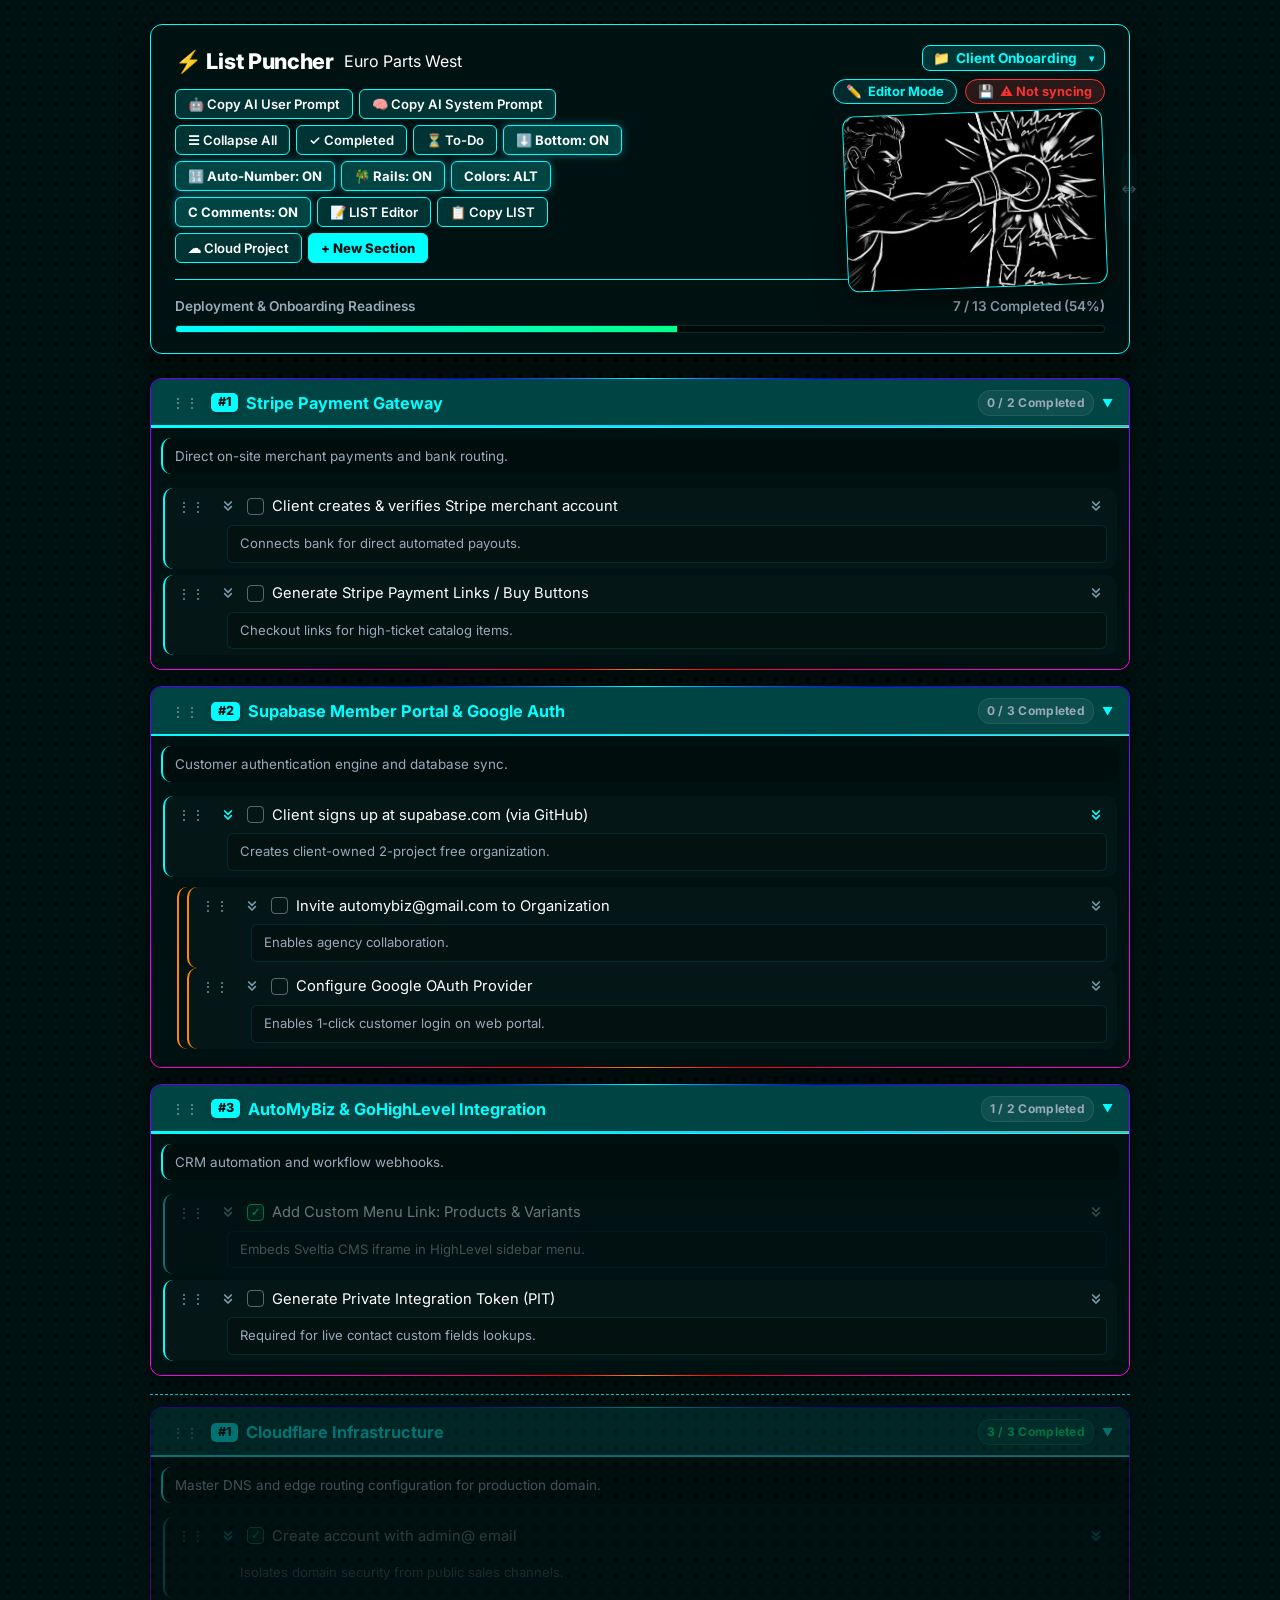
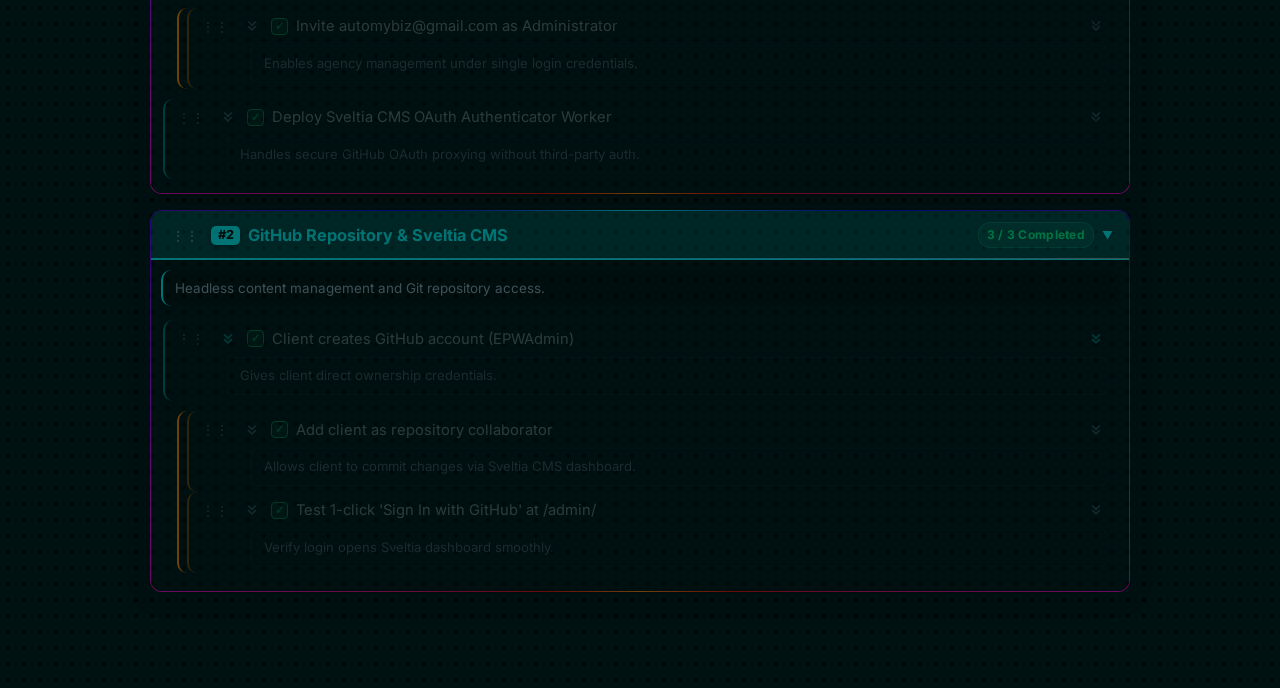
==== commit 1e7da219: "fix: the AI prompt has exactly one copy, in prompts/*.js - index.html now holds none of it (1.61) Bu" ====
--- a/index.html
+++ b/index.html
@@ -15,7 +15,7 @@
     <link href="https://fonts.googleapis.com/css2?family=Inter:wght@400;500;600;700;800&family=Fira+Code:wght@400;500;600&display=swap" rel="stylesheet">
     
     <!-- Separated Master Stylesheet (Zero Prism Crash) - version query busts the GitHub Pages 10min cache -->
-    <link rel="stylesheet" href="index.css?v=1.60">
+    <link rel="stylesheet" href="index.css?v=1.61">
 
     <script>
     /* Universal Dark Reader Kill Switch (Rule 9) */
@@ -357,13 +357,23 @@
 <!-- Toast Popup Notification -->
 <div id="toast" class="toast">Action completed!</div>
 
+<!-- =========================================================================
+     AI PROMPT TEXT - the one and only copy of it lives in these files.
+     Loaded with plain script tags (not a fetch) so it also works when
+     index.html is opened straight off disk, and so GitHub Pages cannot
+     Jekyll the fragments into .html.
+     ========================================================================= -->
+<script src="prompts/ai-prompt-shared.js?v=1.61"></script>
+<script src="prompts/ai-prompt-system.js?v=1.61"></script>
+<script src="prompts/ai-prompt-user.js?v=1.61"></script>
+
 <script>
     // =========================================================================
     // CONFIGURATION CONSTANTS (ALL_CAPS_SEPARATED_BY_UNDERSCORES)
     // =========================================================================
     const AUTOSAVE_DELAY_MS = 500;
     const INDENT_SPACES_PER_LEVEL = 2;
-    const APP_BUILD = '1.60'; // Bump together with index.css?v= AND --lp-css-build in index.css so stale-cache states are visible
+    const APP_BUILD = '1.61'; // Bump together with index.css?v= AND --lp-css-build in index.css so stale-cache states are visible
     // Bump whenever the UI_STATE defaults below change: a saved state older than this gets
     // the new defaults applied exactly ONCE (afterwards the user's own toggles win).
     const UI_STATE_DEFAULTS_VERSION = 2;
@@ -7511,80 +7521,31 @@
     // =========================================================================
     // AI PROMPT LIBRARY - where both Copy AI Prompt buttons get their text
     // -------------------------------------------------------------------------
-    // The prompt text is NOT authored here. It lives in prompts/*.md:
-    //   prompts/ai-prompt-user.md    HEAD of the user prompt (the one-off ask)
-    //   prompts/ai-prompt-system.md  HEAD of the system prompt (role + standing rules)
-    //   prompts/ai-prompt-shared.md  BODY both of them end with (format rules + structure)
-    // The block below is generated from those files by tools/sync-ai-prompts.mjs.
-    // Run `node tools/sync-ai-prompts.mjs` after editing a prompt; `--check` proves
-    // index.html is current. The text is embedded rather than fetched so the Copy
-    // buttons still work when the page is opened straight off disk (file://).
+    // The prompt text is NOT in this file. It lives in exactly one place:
+    //   prompts/ai-prompt-user.js    AI_PROMPT_USER_HEAD    (the one-off ask)
+    //   prompts/ai-prompt-system.js  AI_PROMPT_SYSTEM_HEAD  (role + standing rules)
+    //   prompts/ai-prompt-shared.js  AI_PROMPT_SHARED_BODY  (format rules, once)
+    // Those files are loaded by the <script src> tags above this block, so there
+    // is no generated copy here and no second place to keep in sync.
+    //
+    // HEAD + BODY: only the opening differs between the two versions, so a rule
+    // change is a one-file diff and both buttons inherit it.
     // =========================================================================
-    // >>> AI-PROMPT-LIBRARY (generated - edit prompts/*.md, then run: node tools/sync-ai-prompts.mjs) >>>
-    const AI_PROMPT_USER = `Convert the milestones/goals and tasks from our discussion above into List Puncher list format (a Markdown checklist with metadata). Please publish your results in a code block for safe copy/paste into the List Puncher app.`;
-
-    const AI_PROMPT_SYSTEM = `You are the planning assistant for my List Puncher lists. List Puncher is the app I use to run real client onboarding and project checklists, and from now on you are the one drafting those checklists for me.
-
-Treat this message as your standing instructions for the whole conversation. Whenever I ask you to draft, extend, merge, reorder or review a list - even when my message is only a few words - reply with a complete List Puncher list in the format below. Do not ask me to confirm the format, and do not wait for me to restate these rules in every message.`;
-
-    const AI_PROMPT_SHARED = `I'd like you to merge, refine, dedup and logistically order the step-by-step parts of the list to make it easy for me to go through everything while I'm completing all the tasks on the checklists you're generating.
-
-Please check all existing tasks you know are already completed and mark them as finished in the list. Please also add any subtasks you think are necessary to complete the main tasks.
-
-Format rules:
-- Output the list as clean plain text only - no conversational preamble.
-- This is NOT standard YAML, so do NOT try to "fix" it into strict YAML and do NOT add task: / checked: / subtasks: keys. Follow the shape below exactly.
-- Use strictly 2-space indentation for subtasks. Never use tabs.
-- Write tasks with the three-state marker: "- [ ] untouched", "- [v] Yes (approved/done)", "- [x] No (rejected/ignored)". Never use [x] to mean done.
-- Nest subtasks exactly 2 additional spaces deeper than their parent task, one step per nesting level.
-- Each milestone uses metadata keys:
-
-\`\`\`
-section: "Goal/Milestone Name"
-description: "Overview, objectives and prerequisites..."
-tasks:
-\`\`\`
-
-- Notes sit under their task on a \`notes: "..."\` line, or as a multi-line block:
-
-\`\`\`
-notes: |
-  line one
-  line two
-\`\`\`
-
-  The notes: key sits 2 spaces deeper than its task's "- ", and a multi-line body sits 2 spaces deeper again (never aligned with the "- ").
-
-- Comments are NOT yours to invent. If the list you are given already carries a "comments: |" block on a task or a section, reproduce it EXACTLY as it was (same lines, same order). When you are explicitly asked to add a comment, write it as a "comments: |" block one indent step under the node, one comment per line, as "Name: text" - the author's name, a colon, a space, then the text in one line. Example:
-
-\`\`\`
-  - [ ] Task Title
-    notes: "Helpful instructions or links"
-    comments: |
-      Day: I tried this and it tasted awful
-      Brian: The benefits are still worth it
-\`\`\`
-
-- Use clean section names WITHOUT numbers (e.g. section: "Cloudflare Infrastructure") because List Puncher automatically numbers milestones dynamically.
-- Include a full, detailed description under each section explaining the objectives, prerequisites, and context (descriptions can be as long as needed).
-- Feel free to include YouTube video/tutorial links (including timestamps such as ?t=111s) and image links inside task notes or descriptions (List Puncher auto-renders them into video players and images).
-- Nesting depth limit doesn't exist. Nest the tasks as deep as needed.
-
-List Structure:
-
-\`\`\`
-section: "Goal/Milestone Name"
-description: |
-  Multi-line overview of this goal/milestone...
-tasks:
-  - [ ] Task Title
-    notes: "Helpful instructions or links"
-    - [ ] Subtask Title
-      notes: |
-        Diagram Example:
-        https://www.example.com/diagram.png
-\`\`\``;
-    // <<< AI-PROMPT-LIBRARY <<<
+    function aiPromptReady() {
+        return typeof AI_PROMPT_USER_HEAD === 'string'
+            && typeof AI_PROMPT_SYSTEM_HEAD === 'string'
+            && typeof AI_PROMPT_SHARED_BODY === 'string';
+    }
+
+    // The fragments follow the file's line endings (CRLF on Windows), so normalise
+    // here - the copied text is then byte-identical on every platform, exactly
+    // like formatChecklistText() does for the list itself.
+    function buildAiPrompt(kind) {
+        if (!aiPromptReady()) return '';
+        const head = (kind === 'system') ? AI_PROMPT_SYSTEM_HEAD : AI_PROMPT_USER_HEAD;
+        const parts = [head, AI_PROMPT_SHARED_BODY].map(part => part.replace(/\r\n/g, '\n').trim());
+        return parts.join('\n\n') + '\n';
+    }
 
     // HEAD + BODY. The user and system versions differ only in their opening, so
     // the rules are written once and both buttons inherit every change to them.
@@ -7596,11 +7557,15 @@
         const parts = [head, AI_PROMPT_SHARED].map(part => part.replace(/\r\n/g, '\n').trim());
         return parts.join('\n\n') + '\n';
     }
-
     // Context-friendly AI Prompt Copier - kind is 'user' or 'system'
     function copyAiPromptToClipboard(kind) {
         const variant = (kind === 'system') ? 'system' : 'user';
-        navigator.clipboard.writeText(buildAiPrompt(variant)).then(() => {
+        const aiPromptText = buildAiPrompt(variant);
+        if (!aiPromptText) {
+            showToast('⚠ AI prompt file did not load - check prompts/ai-prompt-*.js');
+            return;
+        }
+        navigator.clipboard.writeText(aiPromptText).then(() => {
             showToast(`🤖 AI ${(variant === 'system') ? 'System' : 'User'} prompt copied! Paste into ChatGPT, Claude, or Gemini.`);
         }).catch(() => {
             showToast('Failed to copy. Please allow clipboard permissions.');
--- a/index.css
+++ b/index.css
@@ -34,7 +34,7 @@
     --indent-step: 22px;
 
     /* Build marker: lets the app detect a stale cached stylesheet (compared against APP_BUILD in index.html) */
-    --lp-css-build: "1.60";
+    --lp-css-build: "1.61";
 
     --completed-opacity: 0.42;
 
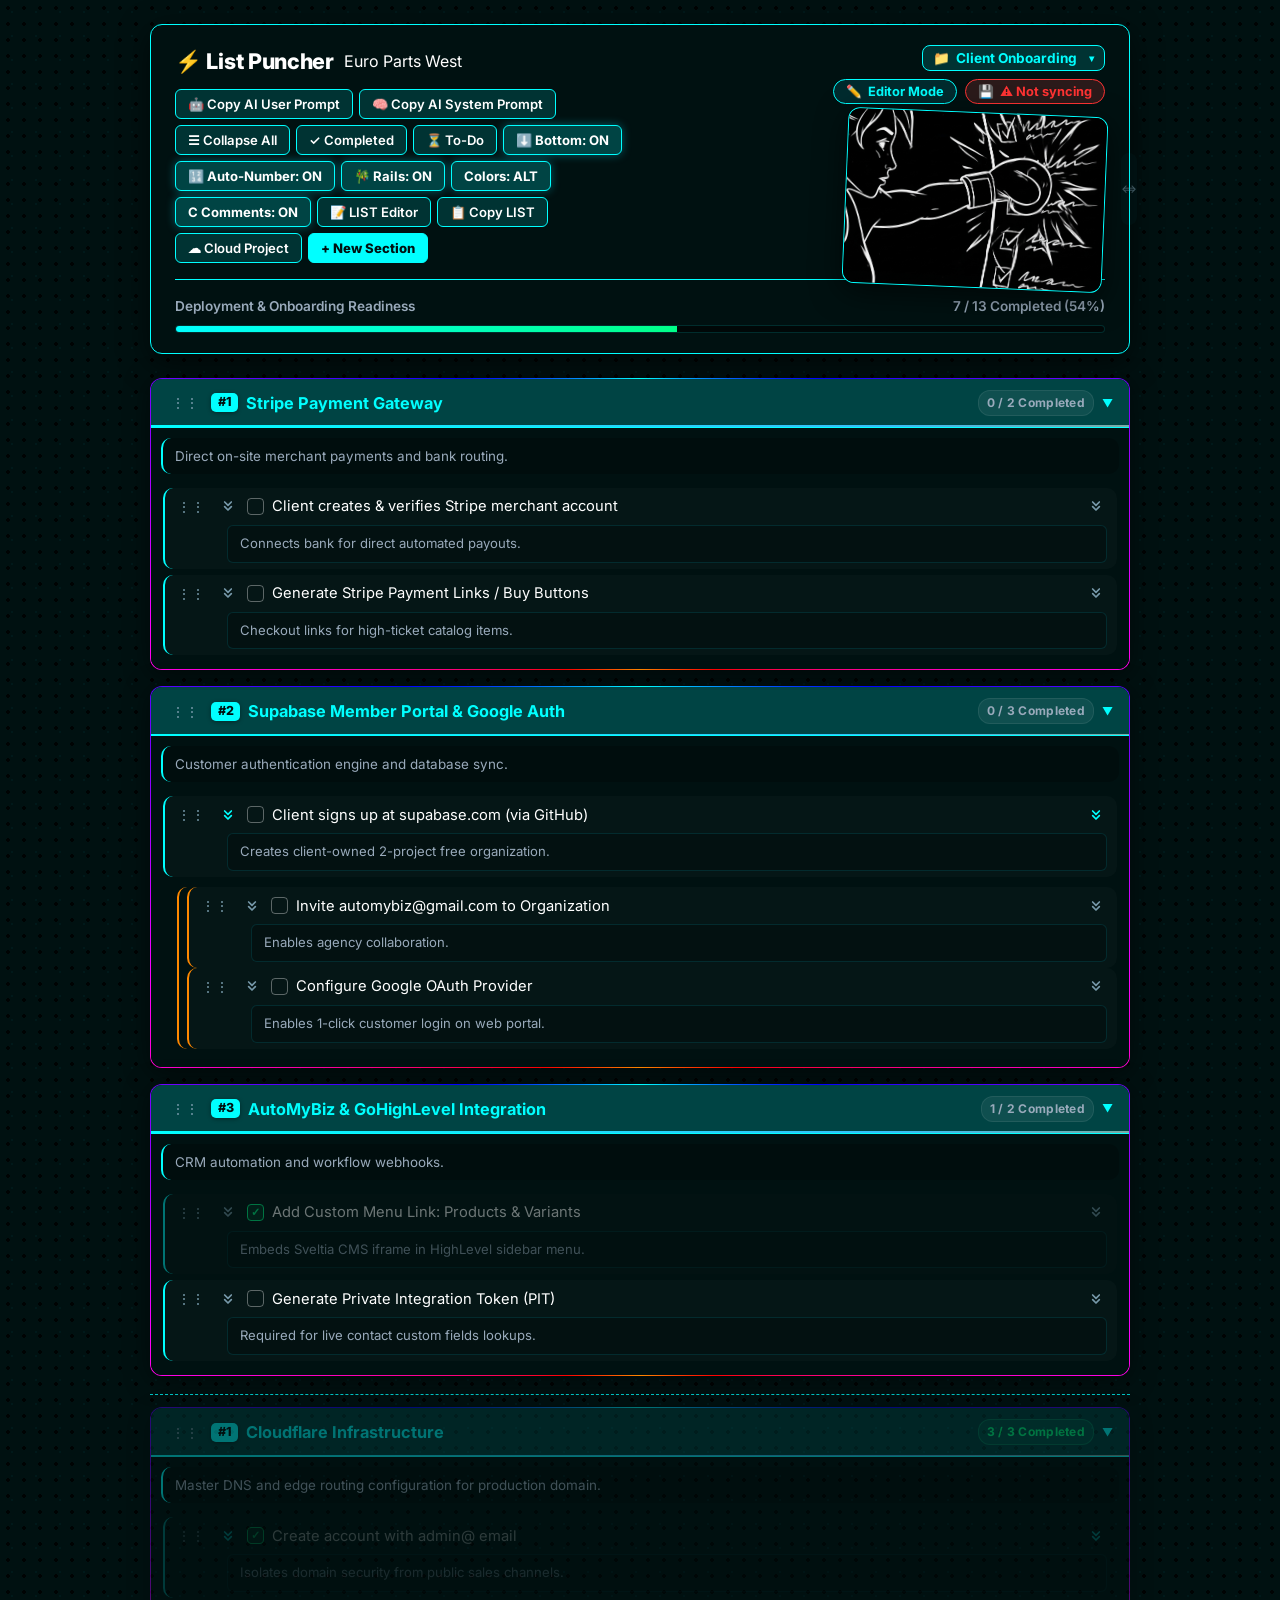
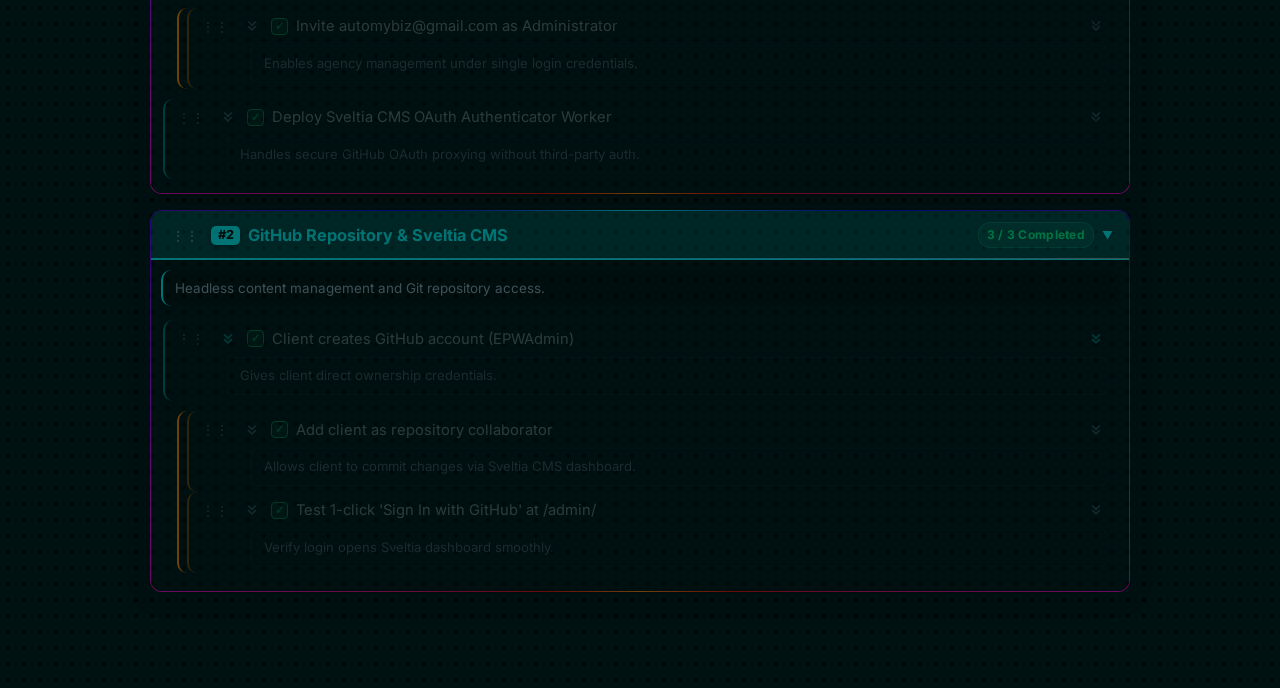
==== commit 313fc6ba: "fix: Copy AI Prompt buttons copy nothing - a stale duplicate handler threw on every click (1.62) 1.6" ====
--- a/index.html
+++ b/index.html
@@ -15,7 +15,7 @@
     <link href="https://fonts.googleapis.com/css2?family=Inter:wght@400;500;600;700;800&family=Fira+Code:wght@400;500;600&display=swap" rel="stylesheet">
     
     <!-- Separated Master Stylesheet (Zero Prism Crash) - version query busts the GitHub Pages 10min cache -->
-    <link rel="stylesheet" href="index.css?v=1.61">
+    <link rel="stylesheet" href="index.css?v=1.62">
 
     <script>
     /* Universal Dark Reader Kill Switch (Rule 9) */
@@ -363,9 +363,9 @@
      index.html is opened straight off disk, and so GitHub Pages cannot
      Jekyll the fragments into .html.
      ========================================================================= -->
-<script src="prompts/ai-prompt-shared.js?v=1.61"></script>
-<script src="prompts/ai-prompt-system.js?v=1.61"></script>
-<script src="prompts/ai-prompt-user.js?v=1.61"></script>
+<script src="prompts/ai-prompt-shared.js?v=1.62"></script>
+<script src="prompts/ai-prompt-system.js?v=1.62"></script>
+<script src="prompts/ai-prompt-user.js?v=1.62"></script>
 
 <script>
     // =========================================================================
@@ -373,7 +373,7 @@
     // =========================================================================
     const AUTOSAVE_DELAY_MS = 500;
     const INDENT_SPACES_PER_LEVEL = 2;
-    const APP_BUILD = '1.61'; // Bump together with index.css?v= AND --lp-css-build in index.css so stale-cache states are visible
+    const APP_BUILD = '1.62'; // Bump together with index.css?v= AND --lp-css-build in index.css so stale-cache states are visible
     // Bump whenever the UI_STATE defaults below change: a saved state older than this gets
     // the new defaults applied exactly ONCE (afterwards the user's own toggles win).
     const UI_STATE_DEFAULTS_VERSION = 2;
@@ -7547,16 +7547,6 @@
         return parts.join('\n\n') + '\n';
     }
 
-    // HEAD + BODY. The user and system versions differ only in their opening, so
-    // the rules are written once and both buttons inherit every change to them.
-    // The literals follow the file's line endings (CRLF on Windows), so normalise
-    // here - the copied text is then byte-identical on every platform, exactly
-    // like formatChecklistText() does for the list itself.
-    function buildAiPrompt(kind) {
-        const head = (kind === 'system') ? AI_PROMPT_SYSTEM : AI_PROMPT_USER;
-        const parts = [head, AI_PROMPT_SHARED].map(part => part.replace(/\r\n/g, '\n').trim());
-        return parts.join('\n\n') + '\n';
-    }
     // Context-friendly AI Prompt Copier - kind is 'user' or 'system'
     function copyAiPromptToClipboard(kind) {
         const variant = (kind === 'system') ? 'system' : 'user';
--- a/index.css
+++ b/index.css
@@ -34,7 +34,7 @@
     --indent-step: 22px;
 
     /* Build marker: lets the app detect a stale cached stylesheet (compared against APP_BUILD in index.html) */
-    --lp-css-build: "1.61";
+    --lp-css-build: "1.62";
 
     --completed-opacity: 0.42;
 
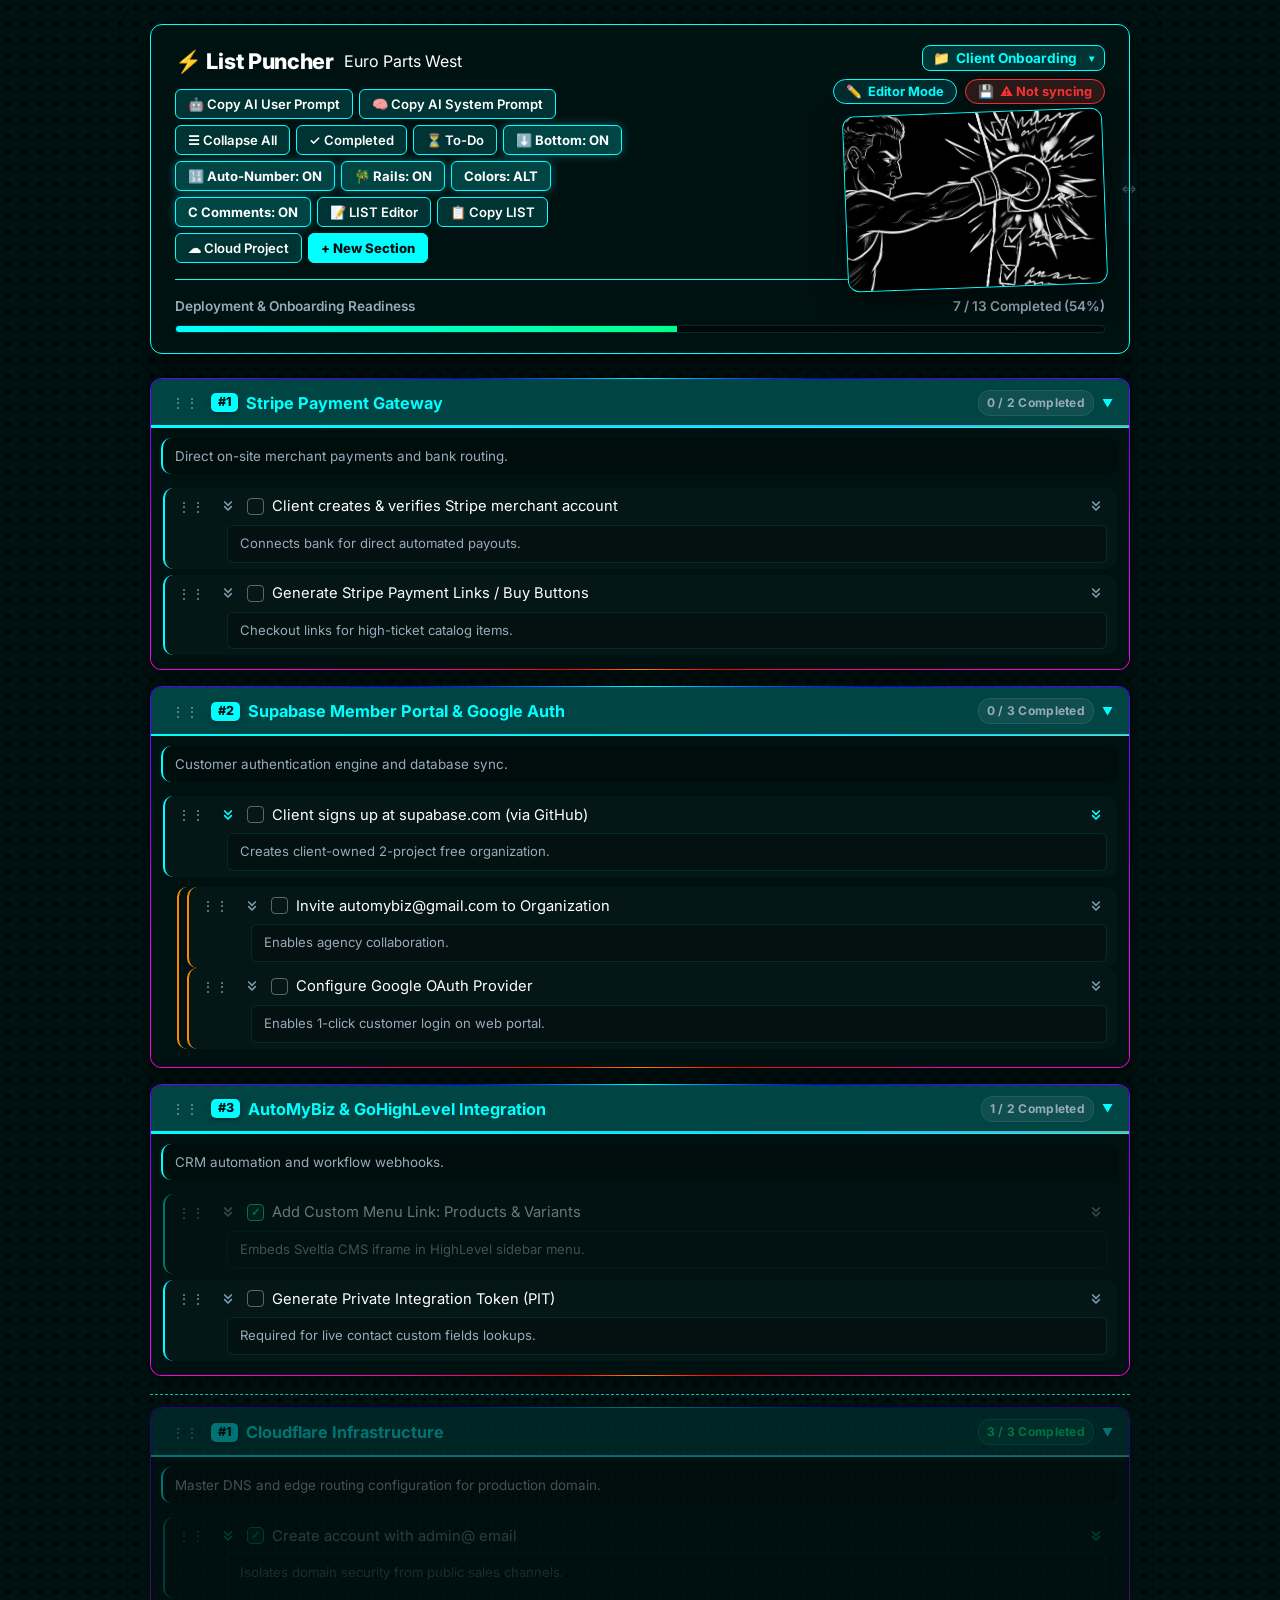
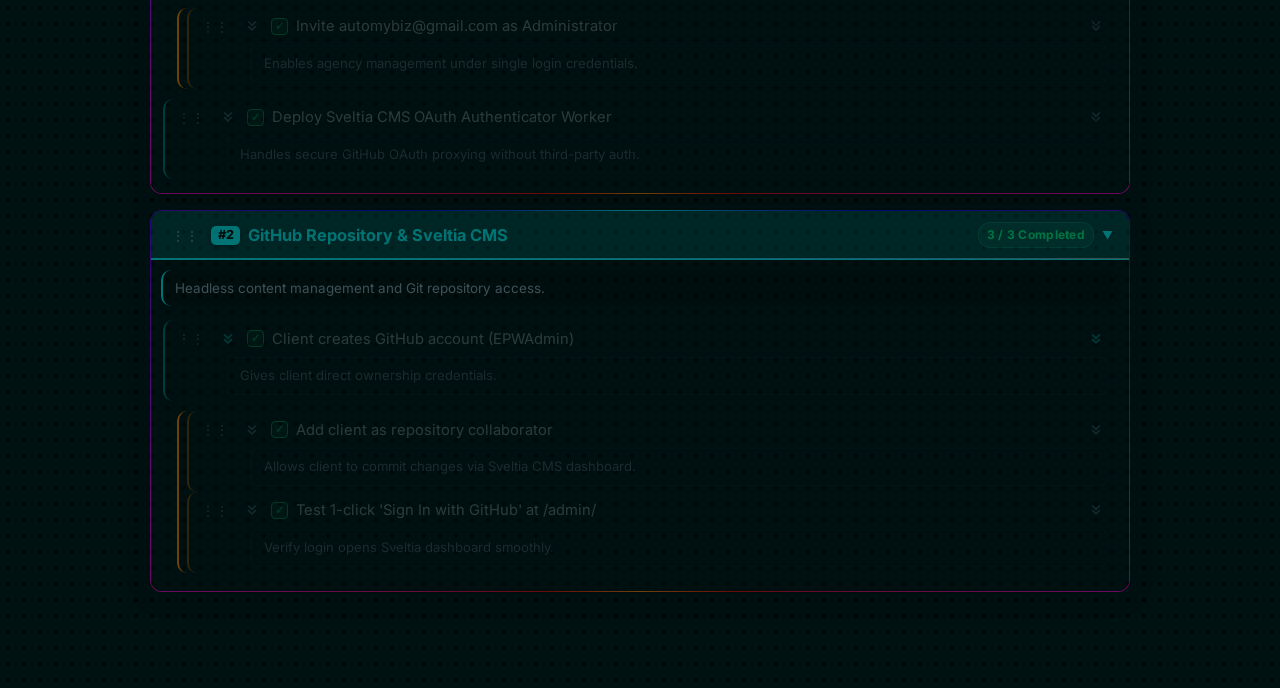
==== commit 2796f69f: "feat: AI prompts are plain .md again, fetched at runtime - file:// says so instead of copying (1.63)" ====
--- a/index.html
+++ b/index.html
@@ -15,7 +15,7 @@
     <link href="https://fonts.googleapis.com/css2?family=Inter:wght@400;500;600;700;800&family=Fira+Code:wght@400;500;600&display=swap" rel="stylesheet">
     
     <!-- Separated Master Stylesheet (Zero Prism Crash) - version query busts the GitHub Pages 10min cache -->
-    <link rel="stylesheet" href="index.css?v=1.62">
+    <link rel="stylesheet" href="index.css?v=1.63">
 
     <script>
     /* Universal Dark Reader Kill Switch (Rule 9) */
@@ -357,15 +357,6 @@
 <!-- Toast Popup Notification -->
 <div id="toast" class="toast">Action completed!</div>
 
-<!-- =========================================================================
-     AI PROMPT TEXT - the one and only copy of it lives in these files.
-     Loaded with plain script tags (not a fetch) so it also works when
-     index.html is opened straight off disk, and so GitHub Pages cannot
-     Jekyll the fragments into .html.
-     ========================================================================= -->
-<script src="prompts/ai-prompt-shared.js?v=1.62"></script>
-<script src="prompts/ai-prompt-system.js?v=1.62"></script>
-<script src="prompts/ai-prompt-user.js?v=1.62"></script>
 
 <script>
     // =========================================================================
@@ -373,7 +364,7 @@
     // =========================================================================
     const AUTOSAVE_DELAY_MS = 500;
     const INDENT_SPACES_PER_LEVEL = 2;
-    const APP_BUILD = '1.62'; // Bump together with index.css?v= AND --lp-css-build in index.css so stale-cache states are visible
+    const APP_BUILD = '1.63'; // Bump together with index.css?v= AND --lp-css-build in index.css so stale-cache states are visible
     // Bump whenever the UI_STATE defaults below change: a saved state older than this gets
     // the new defaults applied exactly ONCE (afterwards the user's own toggles win).
     const UI_STATE_DEFAULTS_VERSION = 2;
@@ -7521,45 +7512,78 @@
     // =========================================================================
     // AI PROMPT LIBRARY - where both Copy AI Prompt buttons get their text
     // -------------------------------------------------------------------------
-    // The prompt text is NOT in this file. It lives in exactly one place:
-    //   prompts/ai-prompt-user.js    AI_PROMPT_USER_HEAD    (the one-off ask)
-    //   prompts/ai-prompt-system.js  AI_PROMPT_SYSTEM_HEAD  (role + standing rules)
-    //   prompts/ai-prompt-shared.js  AI_PROMPT_SHARED_BODY  (format rules, once)
-    // Those files are loaded by the <script src> tags above this block, so there
-    // is no generated copy here and no second place to keep in sync.
+    // The prompt text is NOT in this file. It lives in exactly one place, as
+    // plain Markdown that needs no escaping and no build step:
+    //   prompts/ai-prompt-user.md    the one-off ask
+    //   prompts/ai-prompt-system.md  the role + the standing rules
+    //   prompts/ai-prompt-shared.md  the format rules + list structure (once)
+    //
+    // They are FETCHED, because a browser cannot execute Markdown and cannot read
+    // a sibling file from a file:// page. GitHub Pages serves .md as
+    // text/markdown (measured: docs/*.md come back 200 text/markdown), so http(s)
+    // is the only requirement. Opened off disk the buttons say so instead of
+    // copying - see the toast in copyAiPromptToClipboard().
     //
     // HEAD + BODY: only the opening differs between the two versions, so a rule
     // change is a one-file diff and both buttons inherit it.
     // =========================================================================
-    function aiPromptReady() {
-        return typeof AI_PROMPT_USER_HEAD === 'string'
-            && typeof AI_PROMPT_SYSTEM_HEAD === 'string'
-            && typeof AI_PROMPT_SHARED_BODY === 'string';
-    }
-
-    // The fragments follow the file's line endings (CRLF on Windows), so normalise
-    // here - the copied text is then byte-identical on every platform, exactly
-    // like formatChecklistText() does for the list itself.
-    function buildAiPrompt(kind) {
-        if (!aiPromptReady()) return '';
-        const head = (kind === 'system') ? AI_PROMPT_SYSTEM_HEAD : AI_PROMPT_USER_HEAD;
-        const parts = [head, AI_PROMPT_SHARED_BODY].map(part => part.replace(/\r\n/g, '\n').trim());
-        return parts.join('\n\n') + '\n';
-    }
+    const AI_PROMPT_FILES = {
+        user: 'prompts/ai-prompt-user.md',
+        system: 'prompts/ai-prompt-system.md',
+        shared: 'prompts/ai-prompt-shared.md'
+    };
+    // A file:// page cannot fetch a sibling file (CORS, origin null), so say that
+    // plainly rather than showing a network error.
+    const AI_PROMPT_NEEDS_SERVER = (location.protocol === 'file:');
+    let aiPromptLoad = null;    // one promise, shared by both buttons
+
+    function aiPromptFragments() {
+        if (aiPromptLoad) return aiPromptLoad;
+        aiPromptLoad = Promise.all(Object.entries(AI_PROMPT_FILES).map(([key, path]) => {
+            // ?v=APP_BUILD busts the 10-minute GitHub Pages cache, like index.css?v=
+            return fetch(path + '?v=' + APP_BUILD)
+                .then(res => {
+                    if (!res.ok) throw new Error(path + ': HTTP ' + res.status);
+                    return res.text().then(text => [key, text]);
+                });
+        }))
+            .then(Object.fromEntries)
+            .catch(err => { aiPromptLoad = null; throw err; });   // the next click retries
+        return aiPromptLoad;
+    }
+
+    // The .md files may be CRLF on disk, so normalise here - the copied text is
+    // then byte-identical on every platform, the same rule formatChecklistText()
+    // follows for the list itself. HEAD, one blank line, BODY.
+    function buildAiPrompt(fragments, kind) {
+        const head = (kind === 'system') ? fragments.system : fragments.user;
+        return [head, fragments.shared]
+            .map(part => part.replace(/\r\n/g, '\n').trim())
+            .join('\n\n') + '\n';
+    }
+
+    // Warm the cache over http(s) so the first click is instant. Skipped off disk,
+    // where the fetch cannot work and the button explains why instead.
+    if (!AI_PROMPT_NEEDS_SERVER) aiPromptFragments().catch(() => {});
+
 
     // Context-friendly AI Prompt Copier - kind is 'user' or 'system'
-    function copyAiPromptToClipboard(kind) {
+    async function copyAiPromptToClipboard(kind) {
         const variant = (kind === 'system') ? 'system' : 'user';
-        const aiPromptText = buildAiPrompt(variant);
-        if (!aiPromptText) {
-            showToast('⚠ AI prompt file did not load - check prompts/ai-prompt-*.js');
+        if (AI_PROMPT_NEEDS_SERVER) {
+            // Opened straight off disk: fetch('prompts/*.md') is blocked by the
+            // browser, so say why instead of a misleading "failed to copy".
+            showToast('⚠ Copy AI Prompt needs http(s) - a page opened from disk cannot read prompts/*.md');
             return;
         }
-        navigator.clipboard.writeText(aiPromptText).then(() => {
+        try {
+            const aiPromptText = buildAiPrompt(await aiPromptFragments(), variant);
+            await navigator.clipboard.writeText(aiPromptText);
             showToast(`🤖 AI ${(variant === 'system') ? 'System' : 'User'} prompt copied! Paste into ChatGPT, Claude, or Gemini.`);
-        }).catch(() => {
-            showToast('Failed to copy. Please allow clipboard permissions.');
-        });
+        } catch (err) {
+            console.error('[List Puncher] AI prompt failed to load:', err);
+            showToast(`⚠ Could not load ${AI_PROMPT_FILES[variant]} - check the prompts folder`);
+        }
     }
 
     function showToast(msg) {
--- a/index.css
+++ b/index.css
@@ -34,7 +34,7 @@
     --indent-step: 22px;
 
     /* Build marker: lets the app detect a stale cached stylesheet (compared against APP_BUILD in index.html) */
-    --lp-css-build: "1.62";
+    --lp-css-build: "1.63";
 
     --completed-opacity: 0.42;
 
